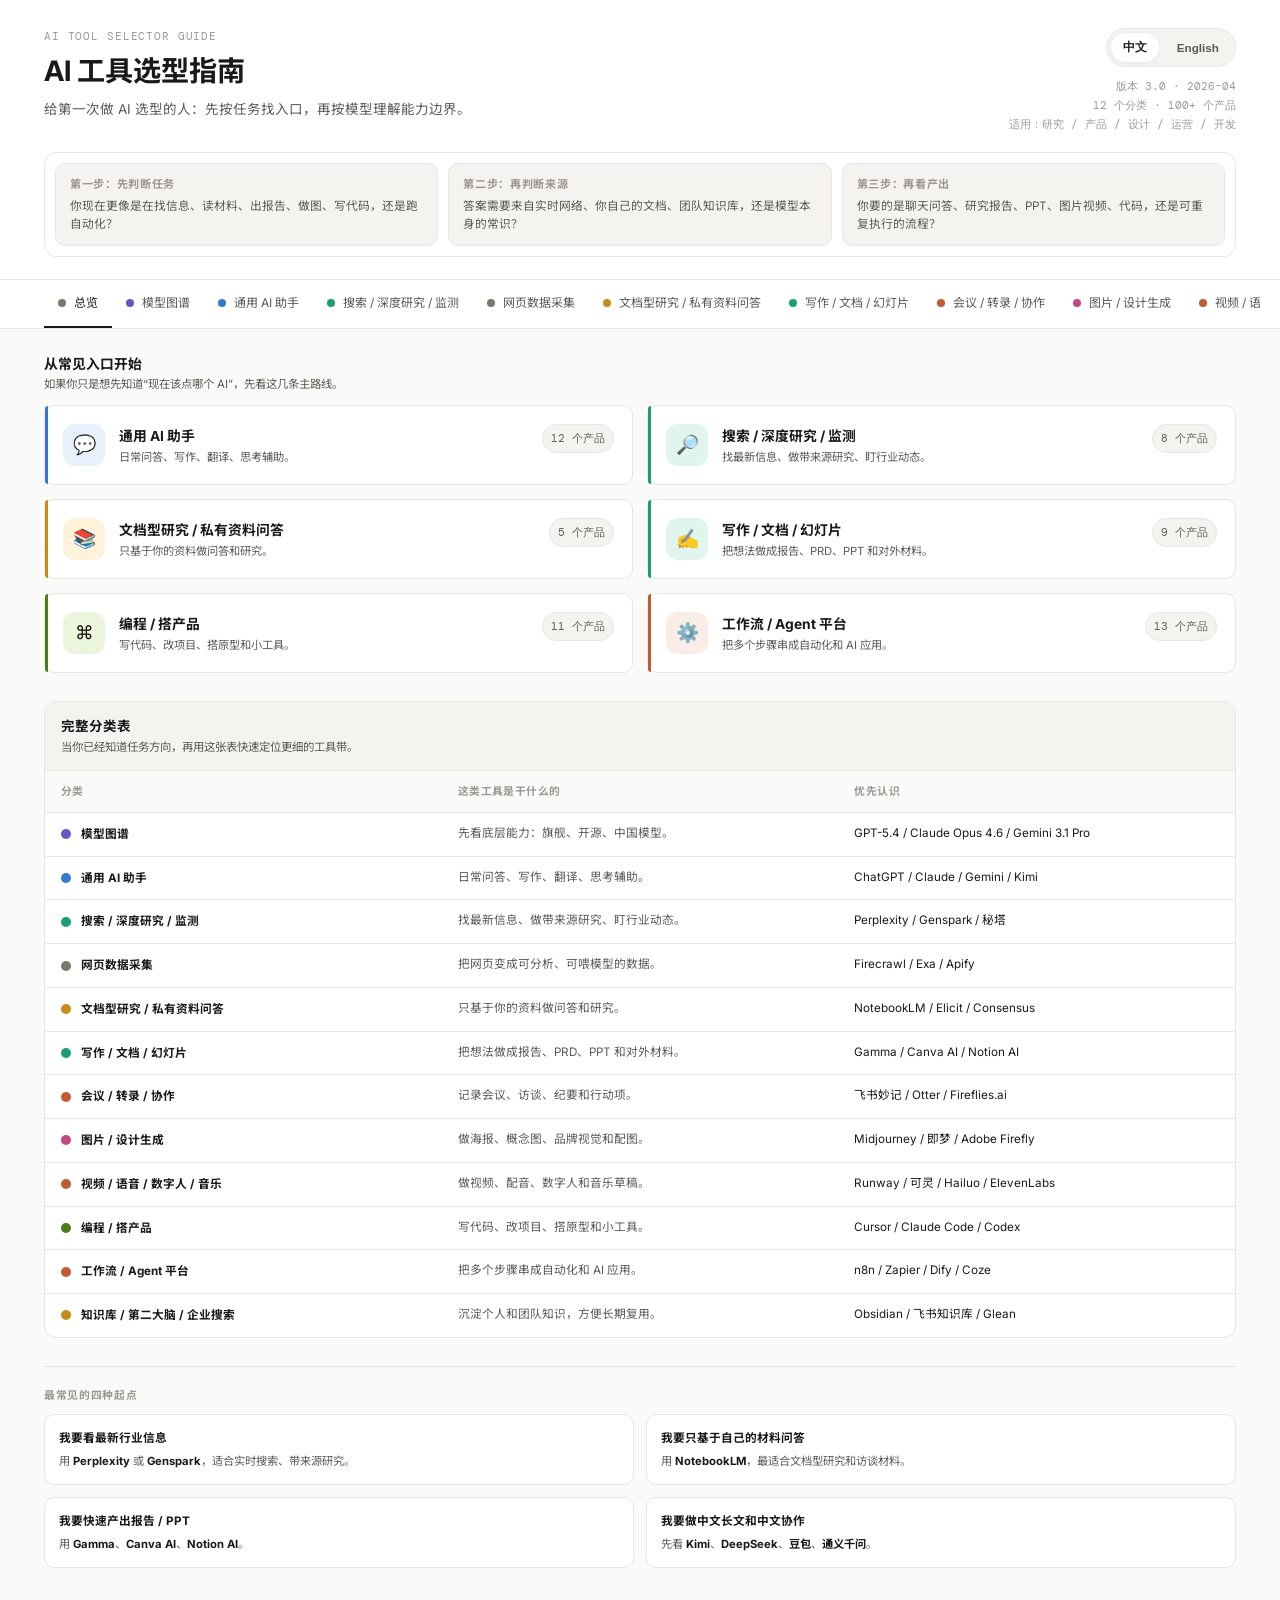
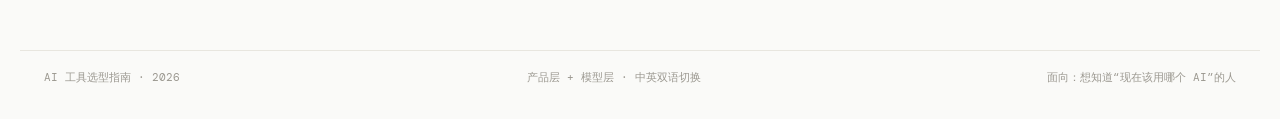
==== index.html @ 74d9eabc "Rename ai_tools_guide.html to index.html" ====
<!DOCTYPE html>
<html lang="zh-CN">
<head>
<meta charset="UTF-8">
<meta name="viewport" content="width=device-width, initial-scale=1.0">
<title>AI 工具选型指南</title>
<style>
  @import url('https://fonts.googleapis.com/css2?family=Noto+Sans+SC:wght@300;400;500;700&family=Inter:wght@400;500;600;700&family=DM+Mono:wght@400;500&display=swap');

  * { box-sizing: border-box; margin: 0; padding: 0; }

  :root {
    --bg: #fafaf8;
    --surface: #ffffff;
    --surface-2: #f4f3ef;
    --border: #e8e6df;
    --border-2: #d5d2c8;
    --text: #1a1917;
    --text-2: #5c5a54;
    --text-3: #9b9890;
    --shadow: 0 10px 28px rgba(26, 25, 23, 0.06);
    --radius: 10px;

    --slate-bg: #f0efe8; --slate-mid: #7a786e; --slate-text: #3c3b36;
    --blue-bg: #e8f1fb; --blue-mid: #3578d4; --blue-text: #0d3d7a;
    --teal-bg: #e0f5ee; --teal-mid: #1a9e75; --teal-text: #085041;
    --purple-bg: #eeedfe; --purple-mid: #6259c4; --purple-text: #3a2e8e;
    --amber-bg: #fef3da; --amber-mid: #c98a18; --amber-text: #6b4408;
    --coral-bg: #faede8; --coral-mid: #c45a35; --coral-text: #7a2e14;
    --pink-bg: #fceaf2; --pink-mid: #c24880; --pink-text: #7a1f4a;
    --green-bg: #ebf5dc; --green-mid: #4b7e18; --green-text: #274409;
  }

  html { font-size: 15px; scroll-behavior: smooth; }
  body {
    background: var(--bg);
    color: var(--text);
    font-family: 'Inter', 'Noto Sans SC', 'PingFang SC', 'Microsoft YaHei', sans-serif;
    line-height: 1.6;
  }

  .page {
    max-width: 1240px;
    margin: 0 auto;
    padding: 0 24px 48px;
  }

  .header-wrap {
    background: var(--surface);
    border-bottom: 1px solid var(--border);
    margin-bottom: 0;
  }

  .header {
    max-width: 1240px;
    margin: 0 auto;
    padding: 28px 24px 22px;
  }

  .header-top {
    display: flex;
    align-items: flex-start;
    justify-content: space-between;
    gap: 20px;
    flex-wrap: nowrap;
  }

  .header-main {
    flex: 1 1 auto;
    min-width: 0;
  }

  .eyebrow {
    color: var(--text-3);
    font-size: 0.72rem;
    letter-spacing: 0.08em;
    text-transform: uppercase;
    margin-bottom: 10px;
    font-family: 'DM Mono', monospace;
  }

  h1 {
    font-size: 1.88rem;
    line-height: 1.18;
    margin-bottom: 10px;
    letter-spacing: 0;
  }

  .subtitle {
    color: var(--text-2);
    font-size: 0.9rem;
    max-width: 900px;
    white-space: nowrap;
    overflow: hidden;
    text-overflow: ellipsis;
  }

  .header-meta {
    flex: 0 0 260px;
    min-width: 260px;
    display: flex;
    flex-direction: column;
    align-items: flex-end;
    gap: 10px;
  }

  .meta-block {
    color: var(--text-3);
    font-size: 0.74rem;
    line-height: 1.7;
    text-align: right;
    font-family: 'DM Mono', monospace;
  }

  .lang-switch {
    display: inline-flex;
    gap: 6px;
    padding: 4px;
    border: 1px solid var(--border);
    border-radius: 999px;
    background: var(--surface-2);
  }

  .lang-btn {
    appearance: none;
    border: 0;
    background: transparent;
    color: var(--text-2);
    padding: 7px 12px;
    border-radius: 999px;
    font-size: 0.78rem;
    font-weight: 600;
    cursor: pointer;
  }

  .lang-btn.active {
    background: var(--surface);
    color: var(--text);
    box-shadow: 0 1px 4px rgba(0,0,0,0.06);
  }

  .hero-note {
    margin-top: 18px;
    padding: 10px;
    border: 1px solid var(--border);
    border-radius: 12px;
    background: var(--surface);
    display: grid;
    grid-template-columns: repeat(3, minmax(0, 1fr));
    gap: 10px;
  }

  .hero-note-card {
    padding: 12px 14px;
    border-radius: 10px;
    background: var(--surface-2);
    border: 1px solid var(--border);
  }

  .hero-note-title {
    font-size: 0.74rem;
    color: var(--text-3);
    text-transform: uppercase;
    letter-spacing: 0.06em;
    margin-bottom: 5px;
    font-weight: 700;
  }

  .hero-note p {
    color: var(--text-2);
    font-size: 0.78rem;
    line-height: 1.5;
  }

  .nav-wrap {
    position: sticky;
    top: 0;
    z-index: 50;
    background: rgba(255,255,255,0.92);
    backdrop-filter: blur(10px);
    border-bottom: 1px solid var(--border);
    margin-bottom: 24px;
  }

  .nav {
    max-width: 1240px;
    margin: 0 auto;
    padding: 0 24px;
    display: flex;
    gap: 0;
    overflow-x: auto;
    scrollbar-width: none;
  }

  .nav::-webkit-scrollbar { display: none; }

  .nav-item {
    flex-shrink: 0;
    padding: 13px 14px;
    font-size: 0.8rem;
    color: var(--text-2);
    border-bottom: 2px solid transparent;
    cursor: pointer;
    display: flex;
    align-items: center;
    gap: 8px;
    white-space: nowrap;
  }

  .nav-item.active {
    color: var(--text);
    border-bottom-color: var(--text);
  }

  .nav-dot {
    width: 8px;
    height: 8px;
    border-radius: 50%;
  }

  .overview-grid {
    display: grid;
    grid-template-columns: repeat(2, minmax(0, 1fr));
    gap: 14px;
    margin-bottom: 28px;
  }

  .overview-block {
    margin-bottom: 18px;
  }

  .overview-block-head {
    display: flex;
    align-items: flex-end;
    justify-content: space-between;
    gap: 12px;
    margin-bottom: 12px;
  }

  .overview-block-title {
    font-size: 0.92rem;
    font-weight: 700;
  }

  .overview-block-sub {
    color: var(--text-2);
    font-size: 0.76rem;
  }

  .overview-panel {
    background: var(--surface);
    border: 1px solid var(--border);
    border-radius: 12px;
    margin-bottom: 18px;
    overflow: hidden;
  }

  .overview-panel-head {
    display: flex;
    align-items: center;
    justify-content: space-between;
    gap: 12px;
    padding: 14px 16px;
    background: var(--surface-2);
    border-bottom: 1px solid var(--border);
  }

  .overview-panel-title {
    font-size: 0.9rem;
    font-weight: 700;
  }

  .overview-panel-sub {
    color: var(--text-2);
    font-size: 0.76rem;
  }

  .overview-table {
    width: 100%;
    border-collapse: collapse;
    table-layout: fixed;
  }

  .overview-table th,
  .overview-table td {
    padding: 12px 16px;
    border-bottom: 1px solid var(--border);
    vertical-align: top;
    text-align: left;
  }

  .overview-table tr:last-child td {
    border-bottom: 0;
  }

  .overview-table th {
    color: var(--text-3);
    font-size: 0.72rem;
    font-weight: 700;
    letter-spacing: 0.04em;
    text-transform: uppercase;
    background: rgba(244, 243, 239, 0.45);
  }

  .overview-table td {
    font-size: 0.78rem;
  }

  .overview-row-cat {
    display: flex;
    align-items: center;
    gap: 10px;
    min-width: 0;
  }

  .overview-row-dot {
    width: 10px;
    height: 10px;
    border-radius: 50%;
    flex-shrink: 0;
    background: var(--accent, var(--slate-mid));
  }

  .overview-row-name {
    font-weight: 700;
  }

  .overview-row-desc {
    color: var(--text-2);
    line-height: 1.5;
  }

  .overview-row-picks {
    color: var(--text);
    line-height: 1.5;
  }

  .overview-card {
    position: relative;
    background: var(--surface);
    border: 1px solid var(--border);
    border-radius: var(--radius);
    padding: 18px;
    display: grid;
    grid-template-columns: 42px minmax(0, 1fr) auto;
    align-items: center;
    gap: 14px;
    cursor: pointer;
    transition: transform 0.15s ease, box-shadow 0.15s ease, border-color 0.15s ease;
  }

  .overview-card:hover {
    transform: translateY(-1px);
    box-shadow: var(--shadow);
    border-color: var(--border-2);
  }

  .overview-card::before {
    content: "";
    position: absolute;
    left: 0;
    top: 0;
    bottom: 0;
    width: 3px;
    border-radius: 10px 0 0 10px;
    background: var(--accent, var(--slate-mid));
  }

  .overview-icon {
    width: 42px;
    height: 42px;
    border-radius: 12px;
    background: var(--accent-bg, var(--surface-2));
    display: flex;
    align-items: center;
    justify-content: center;
    font-size: 1.25rem;
    flex-shrink: 0;
  }

  .overview-name {
    font-size: 0.92rem;
    font-weight: 700;
    margin-bottom: 3px;
  }

  .overview-text {
    min-width: 0;
  }

  .overview-sub {
    color: var(--text-2);
    font-size: 0.75rem;
    line-height: 1.4;
    max-width: 40ch;
  }

  .overview-count {
    color: var(--text-2);
    font-size: 0.72rem;
    font-family: 'DM Mono', monospace;
    white-space: nowrap;
    padding: 5px 8px;
    border-radius: 999px;
    background: var(--surface-2);
    border: 1px solid var(--border);
    align-self: flex-start;
  }

  .section {
    display: none;
  }

  .section.active {
    display: block;
  }

  .section-header {
    display: flex;
    align-items: flex-start;
    gap: 14px;
    margin-bottom: 16px;
    padding-bottom: 16px;
    border-bottom: 1px solid var(--border);
  }

  .section-icon {
    width: 46px;
    height: 46px;
    border-radius: 12px;
    background: var(--accent-bg, var(--surface-2));
    display: flex;
    align-items: center;
    justify-content: center;
    font-size: 1.3rem;
    flex-shrink: 0;
  }

  .section-title {
    font-size: 1.22rem;
    font-weight: 700;
    margin-bottom: 3px;
  }

  .section-desc {
    color: var(--text-2);
    font-size: 0.84rem;
  }

  .when-label {
    font-size: 0.72rem;
    font-weight: 700;
    text-transform: uppercase;
    letter-spacing: 0.06em;
    color: var(--text-3);
    margin: 16px 0 10px;
  }

  .when-chips {
    display: flex;
    flex-wrap: wrap;
    gap: 8px;
    margin-bottom: 18px;
  }

  .when-chip {
    border: 1px solid var(--border-2);
    border-radius: 999px;
    padding: 5px 10px;
    font-size: 0.72rem;
    color: var(--text-2);
    background: var(--surface);
  }

  .tool-grid {
    display: grid;
    grid-template-columns: repeat(auto-fill, minmax(285px, 1fr));
    gap: 12px;
  }

  .tool-card {
    position: relative;
    background: var(--surface);
    border: 1px solid var(--border);
    border-radius: var(--radius);
    padding: 16px 16px 14px;
    overflow: hidden;
    transition: border-color 0.15s ease, box-shadow 0.15s ease;
  }

  .tool-card:hover {
    border-color: var(--border-2);
    box-shadow: var(--shadow);
  }

  .tool-card::before {
    content: "";
    position: absolute;
    left: 0;
    top: 0;
    bottom: 0;
    width: 3px;
    background: var(--accent, var(--slate-mid));
  }

  .tool-top {
    display: flex;
    align-items: flex-start;
    justify-content: space-between;
    gap: 10px;
    margin-bottom: 10px;
  }

  .tool-id {
    display: flex;
    gap: 12px;
    align-items: center;
    min-width: 0;
  }

  .tool-logo {
    width: 34px;
    height: 34px;
    border-radius: 10px;
    border: 1px solid var(--border);
    background: var(--surface-2);
    object-fit: cover;
    flex-shrink: 0;
  }

  .tool-name {
    font-size: 0.92rem;
    font-weight: 700;
    line-height: 1.35;
  }

  .tool-badges {
    display: flex;
    gap: 6px;
    flex-wrap: wrap;
    justify-content: flex-end;
  }

  .badge {
    border-radius: 999px;
    padding: 3px 8px;
    font-size: 0.66rem;
    font-weight: 600;
    border: 1px solid transparent;
    white-space: nowrap;
  }

  .badge-top { background: var(--amber-bg); color: var(--amber-text); border-color: #eec97a; }
  .badge-cn { background: var(--blue-bg); color: var(--blue-text); border-color: #7aaeee; }
  .badge-open { background: var(--teal-bg); color: var(--teal-text); border-color: #7ed2bb; }
  .badge-enterprise { background: var(--purple-bg); color: var(--purple-text); border-color: #aaa4ec; }
  .badge-new { background: var(--coral-bg); color: var(--coral-text); border-color: #eaa48a; }
  .badge-local { background: var(--slate-bg); color: var(--slate-text); border-color: #b8b5aa; }

  .tool-desc {
    font-size: 0.79rem;
    color: var(--text-2);
    line-height: 1.58;
    margin-bottom: 12px;
  }

  .tool-detail {
    border-top: 1px solid var(--border);
    padding-top: 12px;
    display: grid;
    gap: 7px;
  }

  .detail-row {
    display: grid;
    grid-template-columns: 46px 1fr;
    gap: 8px;
    font-size: 0.75rem;
    line-height: 1.5;
  }

  .detail-label {
    color: var(--text-3);
    font-weight: 700;
  }

  .detail-val {
    color: var(--text-2);
  }

  .decision-section {
    margin-top: 28px;
    padding-top: 20px;
    border-top: 1px solid var(--border);
  }

  .decision-title {
    font-size: 0.72rem;
    font-weight: 700;
    text-transform: uppercase;
    letter-spacing: 0.06em;
    color: var(--text-3);
    margin-bottom: 10px;
  }

  .decision-grid {
    display: grid;
    grid-template-columns: repeat(2, minmax(0, 1fr));
    gap: 12px;
  }

  .decision-card {
    background: var(--surface);
    border: 1px solid var(--border);
    border-radius: 10px;
    padding: 14px;
  }

  .decision-q {
    font-size: 0.78rem;
    font-weight: 700;
    margin-bottom: 5px;
  }

  .decision-a {
    color: var(--text-2);
    font-size: 0.75rem;
    line-height: 1.55;
  }

  .decision-a strong {
    color: var(--text);
  }

  .footer {
    max-width: 1240px;
    margin: 34px auto 0;
    padding: 18px 24px 32px;
    border-top: 1px solid var(--border);
    color: var(--text-3);
    font-size: 0.72rem;
    display: flex;
    justify-content: space-between;
    gap: 12px;
    flex-wrap: wrap;
    font-family: 'DM Mono', monospace;
  }

  @media (max-width: 900px) {
    .header-top {
      flex-wrap: wrap;
    }

    .header-meta {
      flex: 1 1 100%;
      min-width: 0;
      align-items: flex-start;
    }

    .hero-note {
      grid-template-columns: 1fr;
    }

    .overview-grid {
      grid-template-columns: repeat(2, minmax(0, 1fr));
    }

    .decision-grid {
      grid-template-columns: 1fr;
    }
  }

  @media (max-width: 700px) {
    .page, .header, .nav {
      padding-left: 16px;
      padding-right: 16px;
    }

    .header-top {
      flex-direction: column;
      align-items: flex-start;
    }

    .header-meta {
      flex: 1 1 auto;
      min-width: 0;
      align-items: flex-start;
    }

    .subtitle {
      white-space: normal;
      overflow: visible;
      text-overflow: clip;
    }

    .overview-grid {
      grid-template-columns: 1fr;
    }

    .overview-table,
    .overview-table thead,
    .overview-table tbody,
    .overview-table tr,
    .overview-table th,
    .overview-table td {
      display: block;
      width: 100%;
    }

    .overview-table thead {
      display: none;
    }

    .overview-table td {
      padding-top: 8px;
      padding-bottom: 8px;
      border-bottom: 0;
    }

    .overview-table tr {
      padding: 12px 0;
      border-bottom: 1px solid var(--border);
    }

    .tool-grid {
      grid-template-columns: 1fr;
    }
  }

  @media print {
    .nav-wrap { position: static; backdrop-filter: none; }
    .section { display: block !important; page-break-inside: avoid; }
    .section + .section { page-break-before: always; }
  }
</style>
</head>
<body>
  <div class="header-wrap">
    <div class="header">
      <div class="header-top">
        <div class="header-main">
          <div class="eyebrow" id="eyebrow">AI Tool Selector Guide</div>
          <h1 id="page-title"></h1>
          <p class="subtitle" id="page-subtitle"></p>
        </div>
        <div class="header-meta">
          <div class="lang-switch" aria-label="Language switch">
            <button class="lang-btn active" data-lang="zh">中文</button>
            <button class="lang-btn" data-lang="en">English</button>
          </div>
          <div class="meta-block" id="meta-block"></div>
        </div>
      </div>
      <div class="hero-note">
        <div class="hero-note-card">
          <div class="hero-note-title" id="hero-note-title-1"></div>
          <p id="hero-note-body-1"></p>
        </div>
        <div class="hero-note-card">
          <div class="hero-note-title" id="hero-note-title-2"></div>
          <p id="hero-note-body-2"></p>
        </div>
        <div class="hero-note-card">
          <div class="hero-note-title" id="hero-note-title-3"></div>
          <p id="hero-note-body-3"></p>
        </div>
      </div>
    </div>
  </div>

  <div class="nav-wrap">
    <div class="nav" id="nav"></div>
  </div>

  <div class="page">
    <div id="tab-overview" class="section active">
      <div class="overview-block">
        <div class="overview-block-head">
          <div>
            <div class="overview-block-title" id="featured-block-title"></div>
            <div class="overview-block-sub" id="featured-block-sub"></div>
          </div>
        </div>
        <div class="overview-grid" id="overview-grid"></div>
      </div>
      <div class="overview-panel">
        <div class="overview-panel-head">
          <div>
            <div class="overview-panel-title" id="overview-panel-title"></div>
            <div class="overview-panel-sub" id="overview-panel-sub"></div>
          </div>
        </div>
        <table class="overview-table">
          <thead>
            <tr>
              <th id="overview-head-1"></th>
              <th id="overview-head-2"></th>
              <th id="overview-head-3"></th>
            </tr>
          </thead>
          <tbody id="overview-table-body"></tbody>
        </table>
      </div>
      <div class="decision-section">
        <div class="decision-title" id="quick-title"></div>
        <div class="decision-grid" id="quick-grid"></div>
      </div>
    </div>
    <div id="sections-root"></div>
  </div>

  <div class="footer">
    <span id="footer-left"></span>
    <span id="footer-mid"></span>
    <span id="footer-right"></span>
  </div>

<script>
const uiText = {
  zh: {
    title: 'AI 工具选型指南',
    subtitle: '给第一次做 AI 选型的人：先按任务找入口，再按模型理解能力边界。',
    meta: '版本 3.0 · 2026-04\\n12 个分类 · 100+ 个产品\\n适用：研究 / 产品 / 设计 / 运营 / 开发',
    hero1Title: '第一步：先判断任务',
    hero1Body: '你现在更像是在找信息、读材料、出报告、做图、写代码，还是跑自动化？',
    hero2Title: '第二步：再判断来源',
    hero2Body: '答案需要来自实时网络、你自己的文档、团队知识库，还是模型本身的常识？',
    hero3Title: '第三步：再看产出',
    hero3Body: '你要的是聊天问答、研究报告、PPT、图片视频、代码，还是可重复执行的流程？',
    featuredBlockTitle: '从常见入口开始',
    featuredBlockSub: '如果你只是想先知道“现在该点哪个 AI”，先看这几条主路线。',
    overviewPanelTitle: '完整分类表',
    overviewPanelSub: '当你已经知道任务方向，再用这张表快速定位更细的工具带。',
    overviewHead1: '分类',
    overviewHead2: '这类工具是干什么的',
    overviewHead3: '优先认识',
    quickTitle: '最常见的四种起点',
    quick: [
      ['我要看最新行业信息', '用 <strong>Perplexity</strong> 或 <strong>Genspark</strong>，适合实时搜索、带来源研究。'],
      ['我要只基于自己的材料问答', '用 <strong>NotebookLM</strong>，最适合文档型研究和访谈材料。'],
      ['我要快速产出报告 / PPT', '用 <strong>Gamma</strong>、<strong>Canva AI</strong>、<strong>Notion AI</strong>。'],
      ['我要做中文长文和中文协作', '先看 <strong>Kimi</strong>、<strong>DeepSeek</strong>、<strong>豆包</strong>、<strong>通义千问</strong>。']
    ],
    overviewSection: '总览',
    toolCount: '个产品',
    whenLabel: '适用场景',
    decisionTitle: '如何选',
    detailFit: '适合',
    detailWhy: '看点',
    footerLeft: 'AI 工具选型指南 · 2026',
    footerMid: '产品层 + 模型层 · 中英双语切换',
    footerRight: '面向：想知道“现在该用哪个 AI”的人'
  },
  en: {
    title: 'AI Tool Selector Guide',
    subtitle: 'For first-time AI selection: start with the job, then compare model capability layers.',
    meta: 'Version 3.0 · 2026-04\\n12 categories · 100+ products\\nFor research / product / design / ops / engineering',
    hero1Title: 'Step 1: Pick the job',
    hero1Body: 'Are you searching the web, reading source material, making a deck, generating visuals, coding, or automating work?',
    hero2Title: 'Step 2: Pick the source',
    hero2Body: 'Should the answer come from the live web, your own files, a team knowledge base, or the model’s built-in knowledge?',
    hero3Title: 'Step 3: Pick the output',
    hero3Body: 'Do you need a chat answer, a report, slides, images, code, or a repeatable workflow?',
    featuredBlockTitle: 'Start with common routes',
    featuredBlockSub: 'If you just want to know which AI to try first, begin with these main lanes.',
    overviewPanelTitle: 'Full Taxonomy',
    overviewPanelSub: 'Once you know the task direction, use this table to zoom into the right tool lane.',
    overviewHead1: 'Category',
    overviewHead2: 'What It Covers',
    overviewHead3: 'Start With',
    quickTitle: 'Four common starting points',
    quick: [
      ['I need live web research', 'Use <strong>Perplexity</strong> or <strong>Genspark</strong> for up-to-date search with sources.'],
      ['I need answers only from my own files', 'Use <strong>NotebookLM</strong> for document-grounded research and interview materials.'],
      ['I need a report or deck fast', 'Use <strong>Gamma</strong>, <strong>Canva AI</strong>, or <strong>Notion AI</strong>.'],
      ['I need strong Chinese-language support', 'Start with <strong>Kimi</strong>, <strong>DeepSeek</strong>, <strong>Doubao</strong>, and <strong>Qwen</strong>.']
    ],
    overviewSection: 'Overview',
    toolCount: 'products',
    whenLabel: 'Use Cases',
    decisionTitle: 'How To Choose',
    detailFit: 'Best For',
    detailWhy: 'Why',
    footerLeft: 'AI Tool Selector Guide · 2026',
    footerMid: 'Product layer + model layer · Bilingual toggle',
    footerRight: 'For anyone asking: “which AI should I use now?”'
  }
};

const categories = [
  {
    id: 'models',
    icon: '🧠',
    accent: 'var(--purple-mid)',
    accentBg: 'var(--purple-bg)',
    title: { zh: '模型图谱', en: 'Model Taxonomy' },
    desc: {
      zh: '先理解底层能力层：旗舰多模态、快模型、开源模型，以及中国主流模型家族。',
      en: 'Understand the model layer first: flagship multimodal, fast workhorse, open models, and major Chinese model families.'
    },
    chips: {
      zh: ['旗舰多模态', '开源模型', '中国模型', '推理与成本平衡'],
      en: ['Flagship multimodal', 'Open models', 'Chinese model families', 'Reasoning vs. speed']
    },
    decisions: {
      zh: [
        ['要最强综合能力', '看 <strong>GPT-5.4</strong>、<strong>Claude Opus 4.6</strong>、<strong>Gemini 3.1 Pro</strong>。'],
        ['要日常主力和更快响应', '看 <strong>Claude Sonnet 4.6</strong>、<strong>Gemini 3 Flash</strong>、<strong>Gemini 3.1 Flash-Lite</strong>。'],
        ['要开放生态或本地部署', '看 <strong>Gemma 4</strong>、<strong>Llama 4</strong>、<strong>Qwen</strong>、<strong>DeepSeek</strong>。'],
        ['要中国语境和本土生态', '看 <strong>豆包 Seed</strong>、<strong>MiniMax</strong>、<strong>混元</strong>、<strong>文心</strong>、<strong>GLM</strong>。']
      ],
      en: [
        ['Need the highest-end frontier stack', 'Look at <strong>GPT-5.4</strong>, <strong>Claude Opus 4.6</strong>, and <strong>Gemini 3.1 Pro</strong>.'],
        ['Need fast daily production models', 'Look at <strong>Claude Sonnet 4.6</strong>, <strong>Gemini 3 Flash</strong>, and <strong>Gemini 3.1 Flash-Lite</strong>.'],
        ['Need open ecosystems or local deployment', 'Look at <strong>Gemma 4</strong>, <strong>Llama 4</strong>, <strong>Qwen</strong>, and <strong>DeepSeek</strong>.'],
        ['Need Chinese-first model ecosystems', 'Look at <strong>Doubao Seed</strong>, <strong>MiniMax</strong>, <strong>Hunyuan</strong>, <strong>ERNIE</strong>, and <strong>GLM</strong>.']
      ]
    },
    tools: [
      {
        name: '旗舰多模态',
        logo: 'https://www.google.com/s2/favicons?domain=openai.com&sz=64',
        badges: ['top'],
        desc: {
          zh: '适合做高难度推理、跨模态分析、复杂编程和高价值任务，是 2026 年主流闭源能力天花板。',
          en: 'Best for frontier reasoning, multimodal analysis, complex coding, and high-value tasks across major proprietary stacks.'
        },
        fit: {
          zh: '企业主力模型、复杂研究、Agent 与编程',
          en: 'Enterprise default models, deep research, agents, and coding'
        },
        why: {
          zh: 'GPT-5.4 · Claude Opus 4.6 · Gemini 3.1 Pro',
          en: 'GPT-5.4 · Claude Opus 4.6 · Gemini 3.1 Pro'
        }
      },
      {
        name: '快模型 / 主力模型',
        logo: 'https://www.google.com/s2/favicons?domain=anthropic.com&sz=64',
        badges: [],
        desc: {
          zh: '更适合团队日常大规模使用：速度、成本、质量更平衡，通常是写作、分析和协作的常用默认档。',
          en: 'The daily workhorse tier: a better balance of speed, cost, and quality for writing, analysis, and large-scale use.'
        },
        fit: {
          zh: '日常写作、分析、协作、批量任务',
          en: 'Daily writing, analysis, collaboration, and batch workflows'
        },
        why: {
          zh: 'Claude Sonnet 4.6 · Gemini 3 Flash · Gemini 3.1 Flash-Lite',
          en: 'Claude Sonnet 4.6 · Gemini 3 Flash · Gemini 3.1 Flash-Lite'
        }
      },
      {
        name: '全球开源模型',
        logo: 'https://www.google.com/s2/favicons?domain=ai.google.dev&sz=64',
        badges: ['open'],
        desc: {
          zh: '适合自建、微调、本地部署和开发者生态，强调开放权重与可控性。',
          en: 'Best for self-hosting, fine-tuning, local deployment, and developer ecosystems built around open weights.'
        },
        fit: {
          zh: '自定义应用、本地推理、开发者平台',
          en: 'Custom apps, local inference, and developer platforms'
        },
        why: {
          zh: 'Gemma 4（Google）· Llama 4（Meta）',
          en: 'Gemma 4 (Google) · Llama 4 (Meta)'
        }
      },
      {
        name: '中国闭源主力模型',
        logo: 'https://www.google.com/s2/favicons?domain=minimax.io&sz=64',
        badges: ['cn'],
        desc: {
          zh: '适合中文语境、国内产品生态、商业落地和多模态场景，是中国大厂与独角兽的核心能力层。',
          en: 'Designed for Chinese-language use, local ecosystems, enterprise rollout, and multimodal product stacks.'
        },
        fit: {
          zh: '国内办公生态、中文助手、企业应用',
          en: 'Chinese enterprise stacks, assistants, and local products'
        },
        why: {
          zh: 'Doubao Seed · MiniMax M2.7 · 腾讯混元 HY 2.0 Think · ERNIE 4.5',
          en: 'Doubao Seed · MiniMax M2.7 · Tencent Hunyuan HY 2.0 Think · ERNIE 4.5'
        }
      },
      {
        name: '中国开发者偏爱模型',
        logo: 'https://www.google.com/s2/favicons?domain=qwenlm.ai&sz=64',
        badges: ['cn', 'open'],
        desc: {
          zh: '这些模型在中国开发者圈和开源生态里非常活跃，适合编程、推理和自建工作流。',
          en: 'These are the major Chinese developer-favorite models for coding, reasoning, and self-built workflows.'
        },
        fit: {
          zh: '开发者、自建平台、开源推理、工程集成',
          en: 'Developers, self-hosted stacks, open inference, engineering integration'
        },
        why: {
          zh: 'Qwen 3.x · GLM-4.5 · DeepSeek-V3.1 · DeepSeek-R1',
          en: 'Qwen 3.x · GLM-4.5 · DeepSeek-V3.1 · DeepSeek-R1'
        }
      }
    ]
  },
  {
    id: 'assistants',
    icon: '💬',
    accent: 'var(--blue-mid)',
    accentBg: 'var(--blue-bg)',
    title: { zh: '通用 AI 助手', en: 'Everyday AI Assistants' },
    desc: {
      zh: '日常问答、写作、翻译、头脑风暴、信息解释，适合大多数人每天打开就用。',
      en: 'Daily Q&A, writing, translation, brainstorming, and general-purpose help for most users.'
    },
    chips: {
      zh: ['日常问答', '写作润色', '翻译', '框架搭建', '中文主流工具'],
      en: ['Everyday Q&A', 'Writing', 'Translation', 'Framework thinking', 'Mainstream Chinese tools']
    },
    decisions: {
      zh: [
        ['想要最通用、生态最全', '选 <strong>ChatGPT</strong>。'],
        ['想要文字质感和推理感更强', '选 <strong>Claude</strong>。'],
        ['想吃 Google 生态和多模态', '选 <strong>Gemini</strong>。'],
        ['想要中文性价比与长文处理', '选 <strong>Kimi</strong> 或 <strong>DeepSeek</strong>。']
      ],
      en: [
        ['Want the broadest general-purpose tool', 'Pick <strong>ChatGPT</strong>.'],
        ['Want stronger writing texture and reasoning feel', 'Pick <strong>Claude</strong>.'],
        ['Want Google ecosystem and multimodality', 'Pick <strong>Gemini</strong>.'],
        ['Want strong Chinese value and long-context use', 'Pick <strong>Kimi</strong> or <strong>DeepSeek</strong>.']
      ]
    },
    tools: [
      { name: 'ChatGPT', domain: 'chatgpt.com', badges: ['top'], desc: { zh: '通用能力最均衡的入口，适合写作、分析、学习、研究和轻度创作。', en: 'The broadest general-purpose entry point for writing, analysis, learning, research, and light creation.' }, fit: { zh: '大多数人的默认主力 AI', en: 'The default AI for most people' }, why: { zh: '生态完整，产品能力广，适合长期主用', en: 'Broad capabilities, mature product surface, good long-term default' } },
      { name: 'Claude', domain: 'claude.ai', badges: ['top'], desc: { zh: '长文理解和写作质感很强，常被用于归纳、分析、报告和精修文稿。', en: 'Known for strong long-form reasoning and polished writing, often used for synthesis and reporting.' }, fit: { zh: '高质量写作、分析、结构化表达', en: 'High-quality writing, analysis, and structured expression' }, why: { zh: '文字输出稳定，适合深度内容工作', en: 'Reliable writing quality for deep content work' } },
      { name: 'Gemini', domain: 'gemini.google.com', badges: [], desc: { zh: 'Google 体系的通用 AI 助手，适合多模态输入和一次性喂入大量材料。', en: 'Google’s general assistant, strong for multimodal inputs and handling large context windows.' }, fit: { zh: '大材料处理、Google 生态用户', en: 'Large-context work and Google ecosystem users' }, why: { zh: '大上下文、多模态、文档结合强', en: 'Large context, multimodality, strong doc handling' } },
      { name: 'DeepSeek', domain: 'deepseek.com', badges: ['cn'], desc: { zh: '中文表现强、性价比高，很多人拿它做中文分析、代码和长文问答。', en: 'High-value Chinese-first assistant used heavily for analysis, coding, and long-form Q&A.' }, fit: { zh: '中文推理、开发者、预算敏感用户', en: 'Chinese reasoning, developers, and cost-sensitive users' }, why: { zh: '中文好用，模型口碑强，开发者友好', en: 'Strong Chinese performance and strong developer reputation' } },
      { name: 'Kimi', domain: 'kimi.com', badges: ['cn'], desc: { zh: '很适合中文长文档阅读和快速总结，在产品、研究、运营场景里很常见。', en: 'Popular for Chinese long-document reading and quick synthesis in product and research workflows.' }, fit: { zh: '中文材料整理、竞品研究、长报告', en: 'Chinese materials, competitive research, long reports' }, why: { zh: '长文本体验好，上手快', en: 'Strong long-context experience and easy onboarding' } },
      { name: '豆包', domain: 'doubao.com', badges: ['cn'], desc: { zh: '字节系主流 AI 助手，和飞书、内容、搜索、多模态场景有较强联动。', en: 'ByteDance’s mainstream assistant with strong connections to content, search, and productivity workflows.' }, fit: { zh: '国内用户、字节生态、日常助手', en: 'Chinese users, ByteDance ecosystem, daily assistance' }, why: { zh: '产品覆盖广，国内使用门槛低', en: 'Broad consumer reach and easy access in China' } },
      { name: '通义千问', domain: 'tongyi.aliyun.com', badges: ['cn'], desc: { zh: '阿里系主力 AI 助手，兼顾通用问答、企业应用和开发者生态。', en: 'Alibaba’s mainstream assistant spanning consumer use, enterprise workflows, and developer adoption.' }, fit: { zh: '阿里云用户、中文办公、开发者', en: 'Alibaba Cloud users, Chinese office workflows, developers' }, why: { zh: 'Qwen 模型家族带动产品与开发两端', en: 'Strong bridge between product use and the Qwen model ecosystem' } },
      { name: '腾讯元宝', domain: 'yuanbao.tencent.com', badges: ['cn'], desc: { zh: '腾讯系 AI 助手，适合国内办公和内容协作场景。', en: 'Tencent’s assistant for Chinese productivity and collaboration use cases.' }, fit: { zh: '腾讯生态、协作办公、轻内容', en: 'Tencent ecosystem, collaboration, and light content work' }, why: { zh: '混元能力叠加腾讯入口', en: 'Backed by Hunyuan and Tencent distribution' } },
      { name: '智谱清言', domain: 'zhipuai.cn', badges: ['cn'], desc: { zh: '智谱面向大众的 AI 助手入口，适合中文问答、学习、办公和企业试用。', en: 'Zhipu’s consumer-facing assistant, useful for Chinese Q&A, office work, learning, and enterprise trials.' }, fit: { zh: '中文通用使用、企业了解 GLM 生态', en: 'General Chinese use and teams exploring the GLM ecosystem' }, why: { zh: '连接 GLM 模型能力与产品层', en: 'Connects the GLM model family to a usable product layer' } },
      { name: '文心一言', domain: 'yiyan.baidu.com', badges: ['cn'], desc: { zh: '百度系通用 AI 助手，适合国内搜索、办公和企业生态。', en: 'Baidu’s mainstream assistant for search, office scenarios, and enterprise use in China.' }, fit: { zh: '百度生态、企业试用、中文办公', en: 'Baidu ecosystem, enterprise trial use, and Chinese office workflows' }, why: { zh: '文心模型与百度入口一体化', en: 'Integrated with Baidu’s ERNIE model and distribution channels' } },
      { name: 'Microsoft Copilot', domain: 'copilot.microsoft.com', badges: ['enterprise'], desc: { zh: '微软面向个人与办公用户的通用 AI 入口，适合 Word、Excel、邮件和会议场景。', en: 'Microsoft’s general AI layer for personal and office productivity across docs, email, and meetings.' }, fit: { zh: '微软生态用户、Office 办公', en: 'Microsoft ecosystem users and Office productivity' }, why: { zh: '与 Microsoft 365 集成自然', en: 'Natural fit inside the Microsoft 365 stack' } },
      { name: 'Grok', domain: 'grok.com', badges: ['new'], desc: { zh: '偏实时、偏互联网语境的通用助手，适合快速了解舆论和热点。', en: 'A real-time, internet-native assistant often used for commentary, trend watching, and quick takes.' }, fit: { zh: '热点讨论、实时舆情、轻研究', en: 'Trend monitoring, real-time chatter, and lightweight research' }, why: { zh: '风格鲜明，适合快节奏信息环境', en: 'Distinct style for fast-moving information environments' } }
    ]
  },
  {
    id: 'search',
    icon: '🔎',
    accent: 'var(--teal-mid)',
    accentBg: 'var(--teal-bg)',
    title: { zh: '搜索 / 深度研究 / 监测', en: 'Search / Deep Research / Monitoring' },
    desc: {
      zh: '适合查找最新信息、做带引用研究、监测行业变化与竞品动态。',
      en: 'Use these for live information discovery, cited research, and market or brand monitoring.'
    },
    chips: {
      zh: ['实时联网', '带来源', '行业追踪', '竞品监测'],
      en: ['Live web', 'Citations', 'Industry tracking', 'Competitor monitoring']
    },
    decisions: {
      zh: [
        ['想最快拿到带来源回答', '用 <strong>Perplexity</strong>。'],
        ['想做更完整的研究包', '用 <strong>Genspark</strong>。'],
        ['想持续盯新闻和竞品', '用 <strong>Google Alerts</strong>、<strong>Brandwatch</strong>、<strong>清博</strong>。'],
        ['想走中文搜索入口', '用 <strong>秘塔 AI 搜索</strong>。']
      ],
      en: [
        ['Need a fast answer with sources', 'Use <strong>Perplexity</strong>.'],
        ['Need a fuller research packet', 'Use <strong>Genspark</strong>.'],
        ['Need ongoing monitoring', 'Use <strong>Google Alerts</strong>, <strong>Brandwatch</strong>, or <strong>Qingbo</strong>.'],
        ['Need a Chinese-first research search tool', 'Use <strong>Metaso</strong>.']
      ]
    },
    tools: [
      { name: 'Perplexity', domain: 'perplexity.ai', badges: ['top'], desc: { zh: 'AI 搜索的代表产品，擅长带来源引用的实时问答与快速 research。', en: 'A leading AI search product for cited, up-to-date answers and fast research workflows.' }, fit: { zh: '行业研究、竞品扫描、实时问题', en: 'Industry research, competitor scans, and live questions' }, why: { zh: '搜索快、引用清晰、适合判断“外面发生了什么”', en: 'Fast search with clear citations and strong current-awareness' } },
      { name: 'Genspark', domain: 'genspark.ai', badges: ['new'], desc: { zh: '更偏 agent 化研究，适合把主题自动整理成更完整的研究页面或汇总包。', en: 'A more agentic research product that organizes topics into fuller research pages and structured summaries.' }, fit: { zh: '研究包、专题梳理、资料聚合', en: 'Research packets, topic synthesis, and information aggregation' }, why: { zh: '适合从问题走向成品', en: 'Good when you want research to become a deliverable' } },
      { name: '秘塔 AI 搜索', domain: 'metaso.cn', badges: ['cn'], desc: { zh: '中文语境下很实用的 AI 搜索产品，适合搜中文资料与国内资讯。', en: 'A practical Chinese-first AI search tool for local-language web sources and domestic information.' }, fit: { zh: '中文搜索、国内研究、新闻梳理', en: 'Chinese search, local research, and news synthesis' }, why: { zh: '中文体验友好，国内资料可达性好', en: 'Better reach into Chinese-language sources' } },
      { name: 'Google Alerts', domain: 'google.com', badges: [], desc: { zh: '免费、轻量的关键词订阅工具，适合盯品牌、竞品和行业词。', en: 'A free lightweight alerting tool for tracking brands, competitors, and topic keywords.' }, fit: { zh: '低成本监测、关键词提醒', en: 'Low-cost monitoring and keyword alerts' }, why: { zh: '简单稳定，适合先搭基础监控', en: 'Simple and reliable for baseline monitoring' } },
      { name: 'Brandwatch', domain: 'brandwatch.com', badges: ['enterprise'], desc: { zh: '企业级社媒与品牌舆情平台，适合国际市场监测、情绪分析和品牌追踪。', en: 'An enterprise social listening platform for market monitoring, sentiment analysis, and brand tracking.' }, fit: { zh: '品牌团队、国际市场、社媒洞察', en: 'Brand teams, global markets, and social insights' }, why: { zh: '数据维度丰富，适合专业舆情工作', en: 'Rich social datasets for professional listening work' } },
      { name: 'Meltwater', domain: 'meltwater.com', badges: ['enterprise'], desc: { zh: '偏媒体监测和品牌 intelligence，适合 PR、传播和舆论追踪。', en: 'Focused on media intelligence and brand monitoring for PR, communications, and narrative tracking.' }, fit: { zh: '公关、传播、媒体舆情', en: 'PR, communications, and media monitoring' }, why: { zh: '适合品牌与传播团队', en: 'Strong fit for communications teams' } },
      { name: 'Talkwalker', domain: 'talkwalker.com', badges: ['enterprise'], desc: { zh: '国际常见的社媒分析与品牌监测产品，适合持续观察口碑和声量。', en: 'A well-known global social analytics tool for tracking reputation, mentions, and conversation volume.' }, fit: { zh: '全球品牌监测、社媒分析', en: 'Global brand monitoring and social analysis' }, why: { zh: '在品牌监测领域成熟稳定', en: 'Mature and well-established in brand monitoring' } },
      { name: '清博', domain: 'gsdata.cn', badges: ['cn'], desc: { zh: '国内常用的新媒体和舆情监测平台，适合微信、微博等中文生态追踪。', en: 'A common Chinese media-monitoring platform for WeChat, Weibo, and other domestic channels.' }, fit: { zh: '中文舆情、新媒体、品牌监测', en: 'Chinese public opinion, new media, and brand monitoring' }, why: { zh: '更贴近国内平台和语境', en: 'Closer to Chinese channels and local contexts' } }
    ]
  },
  {
    id: 'scraping',
    icon: '🕸️',
    accent: 'var(--slate-mid)',
    accentBg: 'var(--slate-bg)',
    title: { zh: '网页数据采集', en: 'Web Data Collection / AI Scraping' },
    desc: {
      zh: '把网站内容转成结构化数据、Markdown 或 API 结果，用于后续分析、知识库和 Agent。',
      en: 'Convert websites into structured data, markdown, or API-ready inputs for analysis, RAG, and agents.'
    },
    chips: {
      zh: ['网页转 Markdown', '结构化抓取', 'Agent 数据源', '开发者工具'],
      en: ['Web to markdown', 'Structured extraction', 'Agent data sources', 'Developer tools']
    },
    decisions: {
      zh: [
        ['想快速把网页喂给 LLM', '用 <strong>Firecrawl</strong>。'],
        ['想按语义批量搜网页', '用 <strong>Exa</strong>。'],
        ['想要成熟抓取基础设施', '用 <strong>Apify</strong> 或 <strong>Bright Data</strong>。'],
        ['想给 Agent 增加搜索能力', '用 <strong>Tavily</strong>。']
      ],
      en: [
        ['Need LLM-ready website content fast', 'Use <strong>Firecrawl</strong>.'],
        ['Need semantic web search at scale', 'Use <strong>Exa</strong>.'],
        ['Need mature scraping infrastructure', 'Use <strong>Apify</strong> or <strong>Bright Data</strong>.'],
        ['Need search APIs for agents', 'Use <strong>Tavily</strong>.']
      ]
    },
    tools: [
      { name: 'Firecrawl', domain: 'firecrawl.dev', badges: ['top'], desc: { zh: '把网页抓成 Markdown 或结构化内容，是“把网站变成 LLM 能读的资料”的代表工具。', en: 'A leading tool for turning websites into markdown and structured data that LLMs can actually use.' }, fit: { zh: '知识库、RAG、网页分析、自动化', en: 'Knowledge bases, RAG, web analysis, and automation' }, why: { zh: '对 AI 工作流友好，输入干净', en: 'Very AI-workflow-friendly with clean outputs' } },
      { name: 'Exa', domain: 'exa.ai', badges: ['top', 'open'], desc: { zh: '偏语义搜索 API，适合围绕话题找高相关网页、做资料池和研究 pipeline。', en: 'A semantic search API used to discover highly relevant web pages for research pipelines and topic-based retrieval.' }, fit: { zh: '开发者、研究 API、批量网页探索', en: 'Developers, research APIs, and large-scale web exploration' }, why: { zh: '比传统关键词搜索更偏语义', en: 'More semantic than keyword-only search' } },
      { name: 'Apify', domain: 'apify.com', badges: [], desc: { zh: '成熟的网页抓取与自动化平台，适合需要大量采集网页、社媒和电商数据的团队。', en: 'A mature scraping and automation platform for teams collecting website, social, and commerce data at scale.' }, fit: { zh: '大规模采集、爬虫团队、数据运营', en: 'Large-scale extraction, scraping teams, and data operations' }, why: { zh: '基础设施成熟，生态丰富', en: 'Mature infrastructure with a strong actor ecosystem' } },
      { name: 'Tavily', domain: 'tavily.com', badges: ['open'], desc: { zh: '专为 AI Agent 和搜索型应用设计的搜索 API，常见于自动研究链路。', en: 'A search API built specifically for AI agents and search-centric applications.' }, fit: { zh: 'Agent、自动研究、开发集成', en: 'Agents, automated research, and developer integration' }, why: { zh: '适合让模型自己去查', en: 'Great for letting models search programmatically' } },
      { name: 'Jina AI Reader', domain: 'jina.ai', badges: ['open'], desc: { zh: '用统一接口把网页、PDF 等内容转成更适合模型读取的文本。', en: 'Provides simple interfaces for converting web pages and PDFs into model-friendly text.' }, fit: { zh: '开发者、轻量内容提取、Agent 输入', en: 'Developers, lightweight extraction, and agent inputs' }, why: { zh: '简单直接，适合嵌入现有流程', en: 'Simple and practical for embedding into existing workflows' } },
      { name: 'Bright Data', domain: 'brightdata.com', badges: ['enterprise'], desc: { zh: '企业级数据采集基础设施，适合复杂网页、大规模代理和合规数据项目。', en: 'Enterprise-grade data collection infrastructure for complex targets, proxy networks, and compliant large-scale scraping.' }, fit: { zh: '大规模抓取、复杂网站、企业项目', en: 'Large-scale scraping, difficult targets, and enterprise projects' }, why: { zh: '能力强，但更偏专业团队', en: 'Very powerful, but mainly for advanced teams' } }
    ]
  },
  {
    id: 'docs',
    icon: '📚',
    accent: 'var(--amber-mid)',
    accentBg: 'var(--amber-bg)',
    title: { zh: '文档型研究 / 私有资料问答', en: 'Document-Grounded Research' },
    desc: {
      zh: '上传你自己的访谈、报告、论文、PDF 和笔记，只基于这些材料回答问题和提炼洞察。',
      en: 'Upload your own interviews, reports, papers, PDFs, and notes, then ask grounded questions against those sources.'
    },
    chips: {
      zh: ['上传资料', '减少幻觉', '研究问答', '文档洞察'],
      en: ['Uploaded sources', 'Lower hallucination risk', 'Research Q&A', 'Document insights']
    },
    decisions: {
      zh: [
        ['想做最稳的资料问答', '用 <strong>NotebookLM</strong>。'],
        ['想做学术证据整理', '看 <strong>Elicit</strong> 和 <strong>Consensus</strong>。'],
        ['想给团队做研究工作台', '看 <strong>Hebbia</strong>。'],
        ['想在搜索里带上自己的项目资料', '用 <strong>Perplexity Spaces</strong>。']
      ],
      en: [
        ['Need the cleanest grounded Q&A', 'Use <strong>NotebookLM</strong>.'],
        ['Need evidence-first literature help', 'Look at <strong>Elicit</strong> and <strong>Consensus</strong>.'],
        ['Need a team research workspace', 'Look at <strong>Hebbia</strong>.'],
        ['Need project spaces inside search', 'Use <strong>Perplexity Spaces</strong>.']
      ]
    },
    tools: [
      { name: 'NotebookLM', domain: 'notebooklm.google.com', badges: ['top'], desc: { zh: '最适合“只基于我上传的资料回答”，是用研、访谈、竞品报告和学习整理的王牌工具。', en: 'One of the best tools for answering strictly from your uploaded sources, especially for research and interview materials.' }, fit: { zh: '研究资料、访谈文稿、项目知识包', en: 'Research materials, interviews, and project knowledge packs' }, why: { zh: '来源可控，信任感强，做研究特别顺手', en: 'Grounded answers with strong source control and trust' } },
      { name: 'Elicit', domain: 'elicit.com', badges: [], desc: { zh: '偏文献研究和证据梳理，适合需要找论文、比较结论和提炼研究摘要。', en: 'Focused on literature discovery and evidence synthesis, especially for papers and structured research review.' }, fit: { zh: '学术研究、证据综述、文献摘要', en: 'Academic research, evidence reviews, and literature summaries' }, why: { zh: '不是泛问答，而是偏研究方法', en: 'More research-method oriented than generic Q&A' } },
      { name: 'Consensus', domain: 'consensus.app', badges: [], desc: { zh: '面向论文和研究证据的问答与总结工具，适合从学术材料里找明确结论。', en: 'A research-focused question-answering tool that helps surface conclusions from academic papers.' }, fit: { zh: '论文问题、证据查找、学术问答', en: 'Paper-driven questions and evidence lookup' }, why: { zh: '更像“研究证据搜索引擎”', en: 'Feels closer to an evidence search engine' } },
      { name: 'Hebbia', domain: 'hebbia.com', badges: ['enterprise'], desc: { zh: '更偏专业团队研究工作台，适合法务、金融、咨询和复杂材料拆解。', en: 'A research workspace for professional teams dealing with complex documents in finance, legal, and consulting contexts.' }, fit: { zh: '专业研究团队、复杂文档任务', en: 'Professional research teams and complex document analysis' }, why: { zh: '适合高强度文档操作', en: 'Built for intensive document work' } },
      { name: 'Perplexity Spaces', domain: 'perplexity.ai', badges: [], desc: { zh: '把搜索和项目空间结合起来，适合围绕一个主题持续积累资料和问答。', en: 'Combines search with project spaces so you can build and revisit a topic-specific research workspace.' }, fit: { zh: '项目研究空间、持续追踪', en: 'Project-based research spaces and ongoing tracking' }, why: { zh: '搜索和项目资料在一个地方', en: 'Search and project context live together' } }
    ]
  },
  {
    id: 'content',
    icon: '✍️',
    accent: 'var(--teal-mid)',
    accentBg: 'var(--teal-bg)',
    title: { zh: '写作 / 文档 / 幻灯片', en: 'Writing / Docs / Slides' },
    desc: {
      zh: '把分析结果变成看得见的交付物：报告、PRD、PPT、周报、提案和内容稿件。',
      en: 'Turn thinking into deliverables: reports, PRDs, presentations, weekly updates, proposals, and content drafts.'
    },
    chips: {
      zh: ['报告', 'PRD', '周报', 'PPT', '商务表达'],
      en: ['Reports', 'PRDs', 'Weekly updates', 'Decks', 'Business communication']
    },
    decisions: {
      zh: [
        ['想一句话出 deck', '用 <strong>Gamma</strong>。'],
        ['想继续做设计排版', '用 <strong>Canva AI</strong>。'],
        ['文档本来就在团队知识库里', '用 <strong>Notion AI</strong> 或 <strong>Writer</strong>。'],
        ['想做营销文案流水线', '看 <strong>Jasper</strong>、<strong>Copy.ai</strong>。']
      ],
      en: [
        ['Need a deck from a prompt', 'Use <strong>Gamma</strong>.'],
        ['Need better visual polish after drafting', 'Use <strong>Canva AI</strong>.'],
        ['Already live inside docs and knowledge tools', 'Use <strong>Notion AI</strong> or <strong>Writer</strong>.'],
        ['Need repeatable marketing copy workflows', 'Look at <strong>Jasper</strong> and <strong>Copy.ai</strong>.']
      ]
    },
    tools: [
      { name: 'Gamma', domain: 'gamma.app', badges: ['top'], desc: { zh: '一句话生成演示文稿和文档，是把想法快速变成“可发出去内容”的高效工具。', en: 'A fast way to turn ideas into slides and shareable documents from a prompt.' }, fit: { zh: 'PPT、汇报、提案、研究总结', en: 'Presentations, reports, proposals, and research summaries' }, why: { zh: '成稿快，适合先出结构和版本一', en: 'Very fast first draft generation' } },
      { name: 'Canva AI', domain: 'canva.com', badges: ['top'], desc: { zh: '适合把文档进一步做成更漂亮的可视化表达，也能补图、做社媒和平面内容。', en: 'Great for turning documents into polished visual communication, with strong design and asset support.' }, fit: { zh: '视觉化报告、营销图文、演示优化', en: 'Visual reports, marketing content, and presentation polish' }, why: { zh: '设计友好，适合非设计师', en: 'Design-friendly for non-designers' } },
      { name: 'Tome', domain: 'tome.app', badges: [], desc: { zh: '偏叙事型的演示和内容组织工具，适合讲故事式展示。', en: 'A storytelling-oriented presentation tool for narrative-style communication.' }, fit: { zh: '故事型汇报、品牌介绍、视觉叙事', en: 'Narrative decks, brand storytelling, and visual explanation' }, why: { zh: '适合讲“逻辑线”而非仅堆信息', en: 'Good for storyline-driven presentations' } },
      { name: 'Napkin AI', domain: 'napkin.ai', badges: ['new'], desc: { zh: '把文字想法自动变成图示和结构图，适合做框架表达和概念说明。', en: 'Turns text into diagrams and structured visuals for frameworks and concept communication.' }, fit: { zh: '方法论、流程图、框架表达', en: 'Frameworks, process maps, and concept diagrams' }, why: { zh: '很适合把抽象想法画出来', en: 'Great for visualizing abstract ideas quickly' } },
      { name: 'Beautiful.ai', domain: 'beautiful.ai', badges: [], desc: { zh: '更偏模板化和商务化的幻灯片生成，适合标准企业汇报。', en: 'A more template-driven slide tool suited to standard business presentations.' }, fit: { zh: '商务汇报、模板化 deck', en: 'Business decks and templated presentation workflows' }, why: { zh: '稳定、规整、适合公司场景', en: 'Reliable and structured for business settings' } },
      { name: 'Notion AI', domain: 'notion.so', badges: [], desc: { zh: '直接在文档和知识库里写总结、改写、翻译和生成初稿，适合团队协作环境。', en: 'Embedded directly inside docs and knowledge spaces for summarizing, rewriting, translating, and drafting.' }, fit: { zh: '团队文档、项目记录、知识整理', en: 'Team docs, project notes, and knowledge work' }, why: { zh: '文档即工作流，切换成本低', en: 'Low-friction because it lives inside the doc workflow' } },
      { name: 'Jasper', domain: 'jasper.ai', badges: [], desc: { zh: '老牌营销文案 AI，适合品牌和市场团队做批量内容生产。', en: 'A long-standing AI copy platform for marketing and brand teams producing content at scale.' }, fit: { zh: '营销内容、品牌文案、批量产出', en: 'Marketing content, brand copy, and scaled production' }, why: { zh: '偏营销团队而非通用助手', en: 'Built more for marketing teams than generic assistant use' } },
      { name: 'Writer', domain: 'writer.com', badges: ['enterprise'], desc: { zh: '企业级写作和内容治理平台，强调品牌一致性、审批和合规。', en: 'An enterprise writing platform focused on governance, brand consistency, and compliance.' }, fit: { zh: '企业内容团队、品牌规范、合规写作', en: 'Enterprise content teams, brand governance, and compliant writing' }, why: { zh: '很适合组织级内容管理', en: 'Strong fit for organization-scale content control' } },
      { name: 'Copy.ai', domain: 'copy.ai', badges: [], desc: { zh: '更偏销售和增长场景的自动内容生成，适合 outbound、邮件和营销动作。', en: 'A sales- and growth-focused content automation platform for outbound, email, and go-to-market workflows.' }, fit: { zh: '销售运营、邮件、增长内容', en: 'Sales ops, email flows, and growth content' }, why: { zh: '适合把内容生成接到业务动作上', en: 'Useful when content generation drives a business workflow' } }
    ]
  },
  {
    id: 'meetings',
    icon: '🎙️',
    accent: 'var(--coral-mid)',
    accentBg: 'var(--coral-bg)',
    title: { zh: '会议 / 转录 / 协作', en: 'Meetings / Transcription / Collaboration' },
    desc: {
      zh: '用来记录会议、访谈、复盘和 action items，把音频变成可检索内容。',
      en: 'Capture meetings, interviews, and action items by turning audio into searchable text and summaries.'
    },
    chips: {
      zh: ['会议纪要', '访谈转录', '行动项', '协作回顾'],
      en: ['Meeting notes', 'Interview transcription', 'Action items', 'Collaboration']
    },
    decisions: {
      zh: [
        ['你在飞书生态里', '用 <strong>飞书妙记</strong>。'],
        ['想要英文会议和跨平台', '用 <strong>Otter</strong> 或 <strong>Fireflies.ai</strong>。'],
        ['想要自动摘要和 follow-up', '用 <strong>Fathom</strong> 或 <strong>Read AI</strong>。'],
        ['想要安静记录个人会议笔记', '用 <strong>Granola</strong>。']
      ],
      en: [
        ['Inside the Feishu/Lark ecosystem', 'Use <strong>Miaoji</strong>.'],
        ['Need English meetings and broad integrations', 'Use <strong>Otter</strong> or <strong>Fireflies.ai</strong>.'],
        ['Need summaries and follow-up automation', 'Use <strong>Fathom</strong> or <strong>Read AI</strong>.'],
        ['Need a quiet personal note layer', 'Use <strong>Granola</strong>.']
      ]
    },
    tools: [
      { name: '飞书妙记', domain: 'feishu.cn', badges: ['top', 'cn'], desc: { zh: '飞书生态里的录音转写与摘要工具，适合访谈、评审、用研和团队复盘。', en: 'Feishu’s meeting transcription and summarization tool for interviews, reviews, and team debriefs.' }, fit: { zh: '飞书团队、访谈研究、内部会议', en: 'Feishu teams, interviews, and internal meetings' }, why: { zh: '与国内协作环境连接自然', en: 'A natural fit for Chinese collaboration workflows' } },
      { name: 'Otter', domain: 'otter.ai', badges: [], desc: { zh: '老牌会议转录工具，适合英文会议和常见视频会议平台。', en: 'A long-standing transcription product for English meetings and mainstream video platforms.' }, fit: { zh: '英文会议、跨平台纪要', en: 'English meetings and cross-platform notes' }, why: { zh: '稳定好用，认知成本低', en: 'Reliable and easy to adopt' } },
      { name: 'Fireflies.ai', domain: 'fireflies.ai', badges: [], desc: { zh: '自动进会、录音、总结和同步 CRM/协作工具，适合销售和跨团队会议。', en: 'Auto-joins meetings, records, summarizes, and syncs to CRM or collaboration tools.' }, fit: { zh: '销售、跨团队同步、会议自动化', en: 'Sales, cross-team sync, and meeting automation' }, why: { zh: '后续动作衔接强', en: 'Strong downstream workflow integration' } },
      { name: 'Fathom', domain: 'fathom.video', badges: ['new'], desc: { zh: '适合快速拿到清晰会议摘要和重点片段，很多团队拿来做“会后 5 分钟回顾”。', en: 'A strong tool for fast meeting summaries and highlight clips.' }, fit: { zh: '会后快速回顾、团队同步', en: 'Post-meeting recap and team sync' }, why: { zh: '摘要清楚，适合节省回看时间', en: 'Clear summaries that reduce replay time' } },
      { name: 'Read AI', domain: 'read.ai', badges: [], desc: { zh: '偏会议洞察与参与度分析，适合管理和协作效率场景。', en: 'More focused on meeting intelligence and participation analytics.' }, fit: { zh: '管理协作、会议健康度观察', en: 'Manager workflows and meeting effectiveness' }, why: { zh: '不只是转录，还看参与表现', en: 'Looks beyond transcripts into meeting behavior' } },
      { name: 'Granola', domain: 'granola.ai', badges: ['new'], desc: { zh: '低打扰的 AI 会议笔记工具，适合个人轻量记录和整理。', en: 'A low-friction AI meeting note tool designed for quiet personal capture and organization.' }, fit: { zh: '个人会议笔记、轻量协作', en: 'Personal meeting notes and lightweight collaboration' }, why: { zh: '风格轻，不像重型会议系统', en: 'Feels lighter than a full meeting stack' } },
      { name: '腾讯会议 AI', domain: 'meeting.tencent.com', badges: ['cn'], desc: { zh: '腾讯会议里的 AI 纪要能力，适合国内企业的会中记录和总结。', en: 'Tencent Meeting’s built-in AI note layer for domestic collaboration and summaries.' }, fit: { zh: '国内企业会议、腾讯生态', en: 'Chinese enterprise meetings and Tencent environments' }, why: { zh: '本地协作入口强', en: 'Strong local distribution and meeting adoption' } }
    ]
  },
  {
    id: 'images',
    icon: '🖼️',
    accent: 'var(--pink-mid)',
    accentBg: 'var(--pink-bg)',
    title: { zh: '图片 / 设计生成', en: 'Image / Design Generation' },
    desc: {
      zh: '适合做海报、概念图、用户画像配图、广告视觉、UI 参考和品牌创意素材。',
      en: 'Use these for posters, concept art, persona imagery, ads, visual references, and branded creative assets.'
    },
    chips: {
      zh: ['海报', '品牌视觉', '概念图', 'persona 配图', '设计素材'],
      en: ['Posters', 'Brand visuals', 'Concept art', 'Persona imagery', 'Design assets']
    },
    decisions: {
      zh: [
        ['想要最强审美和质感', '用 <strong>Midjourney</strong>。'],
        ['想要更贴近中文创作场景', '用 <strong>即梦</strong>。'],
        ['想要设计流程和商业素材协同', '用 <strong>Adobe Firefly</strong>。'],
        ['想做字效、海报和图形感', '看 <strong>Ideogram</strong> 与 <strong>Recraft</strong>。']
      ],
      en: [
        ['Need the strongest visual taste', 'Use <strong>Midjourney</strong>.'],
        ['Need a Chinese-first creative workflow', 'Use <strong>Jimeng</strong>.'],
        ['Need design-suite integration', 'Use <strong>Adobe Firefly</strong>.'],
        ['Need typography and graphic poster work', 'Look at <strong>Ideogram</strong> and <strong>Recraft</strong>.']
      ]
    },
    tools: [
      { name: 'Midjourney', domain: 'midjourney.com', badges: ['top'], desc: { zh: '高质感图片生成代表，适合广告感、风格探索和高审美视觉。', en: 'A leading image model for premium aesthetic output, concepting, and stylized visuals.' }, fit: { zh: '品牌图、概念图、海报、灵感图', en: 'Brand images, concept art, posters, and mood visuals' }, why: { zh: '审美强，成图“像成品”', en: 'Very strong aesthetic quality out of the box' } },
      { name: '即梦', domain: 'jimeng.jianying.com', badges: ['cn', 'top'], desc: { zh: '字节系主流生图产品，适合中文提示词、社媒、内容和国内创作场景。', en: 'A mainstream ByteDance image tool that works well with Chinese prompts and domestic creative workflows.' }, fit: { zh: '中文创作、内容配图、社媒视觉', en: 'Chinese creative work, social visuals, and content imagery' }, why: { zh: '国内好用，门槛低，联动内容生态', en: 'Easy to use in China with strong content ecosystem links' } },
      { name: 'Adobe Firefly', domain: 'firefly.adobe.com', badges: [], desc: { zh: '设计师友好的商业图像工具，适合和 Adobe 套件一起做品牌和营销素材。', en: 'A design-friendly commercial image tool that fits neatly into Adobe workflows.' }, fit: { zh: '商业设计、品牌素材、设计团队', en: 'Commercial design, brand assets, and design teams' }, why: { zh: '与 Photoshop / Illustrator 配合自然', en: 'Fits naturally with Photoshop and Illustrator workflows' } },
      { name: 'Ideogram', domain: 'ideogram.ai', badges: ['new'], desc: { zh: '在海报、排版和带字视觉上很有特色，适合做标题图和宣传图。', en: 'Especially strong for posters, typography, and text-heavy visuals.' }, fit: { zh: '带字海报、封面图、营销图', en: 'Poster typography, cover images, and marketing graphics' }, why: { zh: '字效表现好', en: 'Notably good text rendering and typography feel' } },
      { name: 'Leonardo AI', domain: 'leonardo.ai', badges: [], desc: { zh: '适合做创意资产和游戏美术方向的图片生成，也常被用于素材探索。', en: 'Commonly used for game art, creative assets, and iterative concept exploration.' }, fit: { zh: '创意素材、游戏风格、探索迭代', en: 'Creative assets, game styles, and iterative exploration' }, why: { zh: '控制项丰富，适合创作者', en: 'Flexible controls for creators' } },
      { name: 'Recraft', domain: 'recraft.ai', badges: ['new'], desc: { zh: '更偏设计图形和品牌资产，适合图标、插图、营销图组件化输出。', en: 'Leans toward graphic design and brand assets, especially illustrations and composable marketing visuals.' }, fit: { zh: '品牌素材、插图、图形资产', en: 'Brand assets, illustrations, and graphic elements' }, why: { zh: '比“纯生图”更像设计工具', en: 'Feels more like a design tool than raw image generation' } },
      { name: 'DALL·E', domain: 'openai.com', badges: [], desc: { zh: 'OpenAI 的图像生成能力，适合和 ChatGPT 工作流一起使用。', en: 'OpenAI’s image generation layer, especially useful inside the ChatGPT workflow.' }, fit: { zh: '聊天中做图、轻量创意产出', en: 'In-chat image creation and lightweight visual ideation' }, why: { zh: '适合把问答和作图连在一起', en: 'Convenient when image generation sits inside a broader AI workflow' } },
      { name: 'Stable Diffusion', domain: 'stability.ai', badges: ['open'], desc: { zh: '开放生态里最有代表性的图像模型路线，适合自建和深度定制。', en: 'A foundational open image model ecosystem for local use, customization, and experimentation.' }, fit: { zh: '本地部署、模型定制、进阶玩家', en: 'Local deployment, model customization, and advanced users' }, why: { zh: '开放、可控、社区资源多', en: 'Open and highly customizable with a huge community' } },
      { name: 'ComfyUI', domain: 'comfy.org', badges: ['open', 'local'], desc: { zh: '更像 Stable Diffusion 的工作流编排台，适合把图像生成做成可控流程。', en: 'A workflow layer for image generation that lets advanced users build modular visual pipelines.' }, fit: { zh: '高级图像工作流、节点化控制', en: 'Advanced image pipelines and node-based control' }, why: { zh: '适合想要“把生成过程拆开控制”的人', en: 'Ideal when you want fine-grained control over generation steps' } }
    ]
  },
  {
    id: 'video',
    icon: '🎬',
    accent: 'var(--coral-mid)',
    accentBg: 'var(--coral-bg)',
    title: { zh: '视频 / 语音 / 数字人 / 音乐', en: 'Video / Voice / Avatar / Music' },
    desc: {
      zh: '适合做短视频、角色动画、配音、数字人演示和音乐草稿。',
      en: 'Use these for short video generation, motion, avatars, voice, narration, and music drafts.'
    },
    chips: {
      zh: ['短视频', '数字人', '配音', '音乐', '多模态创作'],
      en: ['Short video', 'Avatars', 'Voice', 'Music', 'Multimodal creation']
    },
    decisions: {
      zh: [
        ['想做高质量视频生成', '看 <strong>Runway</strong>、<strong>可灵</strong>、<strong>海螺</strong>。'],
        ['想做会说话的人像视频', '用 <strong>HeyGen</strong>。'],
        ['想要专业级声音', '用 <strong>ElevenLabs</strong>。'],
        ['想做 AI 音乐草稿', '用 <strong>Suno</strong> 或 <strong>Udio</strong>。']
      ],
      en: [
        ['Need strong AI video generation', 'Look at <strong>Runway</strong>, <strong>Kling</strong>, and <strong>Hailuo</strong>.'],
        ['Need talking avatars', 'Use <strong>HeyGen</strong>.'],
        ['Need top voice generation', 'Use <strong>ElevenLabs</strong>.'],
        ['Need AI music drafts', 'Use <strong>Suno</strong> or <strong>Udio</strong>.']
      ]
    },
    tools: [
      { name: 'Runway', domain: 'runwayml.com', badges: ['top'], desc: { zh: '国际上最常见的视频生成与编辑平台之一，适合创意短片和营销视频。', en: 'One of the best-known AI video platforms for creative clips, social content, and editing workflows.' }, fit: { zh: '营销视频、概念短片、创意团队', en: 'Marketing videos, concept clips, and creative teams' }, why: { zh: '视频工作流成熟，全球创作者常用', en: 'Mature workflows with broad creator adoption' } },
      { name: 'Kling 可灵', domain: 'klingai.com', badges: ['cn', 'top'], desc: { zh: '中国主流视频生成产品，适合人物动作、镜头感和中文创作环境。', en: 'A leading Chinese video generation product known for strong motion and creator appeal.' }, fit: { zh: '中文视频创作、角色镜头、短内容', en: 'Chinese video creation, character motion, and short-form content' }, why: { zh: '国内声量高，视频效果很受关注', en: 'High visibility in China with strong video output' } },
      { name: 'MiniMax Hailuo', domain: 'hailuoai.video', badges: ['cn'], desc: { zh: 'MiniMax 的视频方向产品，适合多模态创作和国内视频实验。', en: 'MiniMax’s video-focused product for multimodal creation and Chinese-market experimentation.' }, fit: { zh: '国内视频创作、多模态内容', en: 'Chinese-market video creation and multimodal content' }, why: { zh: 'MiniMax 是必须认识的中国大模型玩家', en: 'Important because MiniMax is now a major Chinese model company' } },
      { name: 'Pika', domain: 'pika.art', badges: ['new'], desc: { zh: '偏创意和社媒场景的视频生成产品，适合快速出实验性画面。', en: 'A creative video generation tool often used for fast social-style experiments and animated concepts.' }, fit: { zh: '实验短视频、创意表达、社媒', en: 'Experimental short clips, social content, and creative play' }, why: { zh: '轻快、上手快、适合试想法', en: 'Fast and playful for testing ideas' } },
      { name: 'HeyGen', domain: 'heygen.com', badges: [], desc: { zh: '数字人和 AI 视频讲解很常见的选择，适合演示、培训和多语种视频。', en: 'A common choice for AI avatars and talking-head videos in training, demos, and multilingual explainers.' }, fit: { zh: '数字人讲解、培训视频、企业演示', en: 'Avatar explainers, training videos, and business demos' }, why: { zh: '数字人产品成熟', en: 'One of the more mature avatar products' } },
      { name: 'ElevenLabs', domain: 'elevenlabs.io', badges: [], desc: { zh: '主流 AI 语音生成工具，适合配音、角色声音和多语种语音内容。', en: 'A leading AI voice tool for narration, character voices, and multilingual audio.' }, fit: { zh: '配音、播客、视频旁白、语音产品', en: 'Voiceovers, podcasts, video narration, and voice products' }, why: { zh: '声音质量高，应用面广', en: 'High-quality voice output with broad use cases' } },
      { name: 'Suno', domain: 'suno.com', badges: [], desc: { zh: 'AI 音乐生成的主流代表，适合做 demo、灵感草稿和短内容音乐。', en: 'One of the most visible AI music tools for demos, draft tracks, and short-form content.' }, fit: { zh: '音乐草稿、短视频配乐、创意探索', en: 'Music drafts, short-video soundtracks, and creative exploration' }, why: { zh: '易用且容易快速得到成品感', en: 'Easy to use and fast to get a finished-feeling result' } },
      { name: 'Udio', domain: 'udio.com', badges: [], desc: { zh: '另一条主流 AI 音乐路线，适合做歌曲风格探索和长一点的音乐段落。', en: 'Another major AI music product often used for style exploration and longer song segments.' }, fit: { zh: '歌曲实验、风格探索、音乐内容', en: 'Song experiments, style exploration, and music content' }, why: { zh: '与 Suno 一起构成主流音乐双核心', en: 'One of the two major mainstream AI music choices' } }
    ]
  },
  {
    id: 'coding',
    icon: '⌘',
    accent: 'var(--green-mid)',
    accentBg: 'var(--green-bg)',
    title: { zh: '编程 / 搭产品', en: 'Coding / App Building' },
    desc: {
      zh: '适合写代码、改项目、搭原型、做内部工具和快速生成可运行应用。',
      en: 'Use these to write code, modify projects, prototype apps, and build internal tools quickly.'
    },
    chips: {
      zh: ['IDE 辅助', 'Agent 编程', '原型产品', '低代码建站'],
      en: ['IDE copilots', 'Coding agents', 'Product prototyping', 'App generation']
    },
    decisions: {
      zh: [
        ['想在 IDE 里边写边改', '用 <strong>Cursor</strong>。'],
        ['想让 AI 像工程师一样动项目', '用 <strong>Claude Code</strong> 或 <strong>Codex</strong>。'],
        ['想最快做一个能跑的 App', '用 <strong>Lovable</strong>、<strong>Bolt</strong> 或 <strong>v0</strong>。'],
        ['已经在 GitHub / VS Code 里工作', '用 <strong>GitHub Copilot</strong>。']
      ],
      en: [
        ['Need AI inside an IDE', 'Use <strong>Cursor</strong>.'],
        ['Need an agent that can operate on a project', 'Use <strong>Claude Code</strong> or <strong>Codex</strong>.'],
        ['Need a running app fast', 'Use <strong>Lovable</strong>, <strong>Bolt</strong>, or <strong>v0</strong>.'],
        ['Already work inside GitHub and VS Code', 'Use <strong>GitHub Copilot</strong>.']
      ]
    },
    tools: [
      { name: 'Cursor', domain: 'cursor.com', badges: ['top'], desc: { zh: 'AI 原生 IDE，适合程序员在完整代码库里边读边改边问。', en: 'An AI-native IDE built for coding directly against a real codebase.' }, fit: { zh: '工程项目、脚本、开发日常', en: 'Engineering projects, scripts, and daily coding' }, why: { zh: '对“在 IDE 里工作”的人非常顺手', en: 'Excellent fit for people who already live inside an IDE' } },
      { name: 'Claude Code', domain: 'anthropic.com', badges: ['top'], desc: { zh: '终端级 AI 编程工具，适合让 AI 自己读文件、改代码、跑命令。', en: 'A terminal-native coding agent that can read files, edit code, and run commands autonomously.' }, fit: { zh: '改项目、自动修复、脚本和数据管道', en: 'Project editing, automatic fixes, scripts, and data pipelines' }, why: { zh: 'Agent 感最强，适合复杂工程任务', en: 'Very agentic and strong for multi-step engineering work' } },
      { name: 'Codex', domain: 'openai.com', badges: ['top'], desc: { zh: 'OpenAI 的 coding agent 产品，适合复杂项目、云端执行和任务式开发。', en: 'OpenAI’s coding agent product for complex project work, cloud execution, and task-based engineering.' }, fit: { zh: '复杂编程任务、Agent 开发、云端执行', en: 'Complex coding tasks, agent workflows, and cloud execution' }, why: { zh: '适合“交任务给 AI”这种工作方式', en: 'Well-suited to delegated engineering work' } },
      { name: 'GitHub Copilot', domain: 'github.com', badges: [], desc: { zh: '最主流的 IDE 辅助编程产品之一，适合已经在 GitHub / VS Code 里工作的人。', en: 'One of the most mainstream coding copilots for users already in GitHub and VS Code.' }, fit: { zh: '补全、重构、小步开发', en: 'Autocomplete, refactors, and incremental coding' }, why: { zh: '集成深、迁移成本低', en: 'Deep integration with low switching cost' } },
      { name: 'Windsurf', domain: 'windsurf.com', badges: [], desc: { zh: 'Codeium 路线上的 AI IDE，适合想要 Cursor 类体验的用户。', en: 'An AI IDE from the Codeium line for users who want a Cursor-like workflow.' }, fit: { zh: 'AI IDE、轻中度开发', en: 'AI IDE work and small-to-medium projects' }, why: { zh: '适合对比 Cursor 的另一条主流选择', en: 'A meaningful alternative to Cursor' } },
      { name: 'Replit', domain: 'replit.com', badges: [], desc: { zh: '浏览器里就能写、跑、部署代码，适合原型、学习和分享。', en: 'Lets you write, run, and deploy code in the browser for prototyping, learning, and demos.' }, fit: { zh: '快速原型、教学演示、轻量项目', en: 'Fast prototypes, demos, and lightweight projects' }, why: { zh: '不用配环境，适合快速起步', en: 'Very low setup friction' } },
      { name: 'Lovable', domain: 'lovable.dev', badges: ['new'], desc: { zh: '用自然语言直接生成完整 Web 应用，适合非程序员做内部工具和原型。', en: 'Builds complete web apps from prompts, especially useful for non-engineers creating prototypes.' }, fit: { zh: '零到一原型、内部工具、非技术团队', en: '0-to-1 prototypes, internal tools, and non-technical teams' }, why: { zh: '离“产品可用”很近', en: 'Gets surprisingly close to a usable product quickly' } },
      { name: 'Bolt', domain: 'bolt.new', badges: ['new'], desc: { zh: '偏全栈 App 生成，适合用提示词直接拉起一个可运行项目。', en: 'A full-stack app generator for creating runnable projects directly from prompts.' }, fit: { zh: '快速应用原型、全栈脚手架', en: 'Fast app prototypes and full-stack scaffolding' }, why: { zh: '很适合把想法变成 demo', en: 'Great for turning ideas into demos quickly' } },
      { name: 'v0', domain: 'v0.dev', badges: ['new'], desc: { zh: '更偏前端 UI 和组件生成，适合做界面草图和 React 组件起稿。', en: 'More front-end focused, especially for UI screens and React component generation.' }, fit: { zh: '前端组件、界面原型、设计转代码', en: 'Front-end components, UI prototypes, and design-to-code work' }, why: { zh: '适合先把界面搭起来', en: 'Excellent for getting the UI scaffold in place' } },
      { name: 'Devin', domain: 'devin.ai', badges: ['enterprise', 'new'], desc: { zh: '更偏“AI 软件工程师”叙事，适合关注 Agent 编程前沿的团队。', en: 'A more autonomous software-engineer-style product for teams tracking frontier coding agents.' }, fit: { zh: 'Agent 工程、实验性团队、复杂任务', en: 'Agent engineering, experimental teams, and complex tasks' }, why: { zh: '代表一种更自动化的编程方向', en: 'Represents a more autonomous coding direction' } },
      { name: 'Trae', domain: 'trae.ai', badges: ['cn', 'new'], desc: { zh: '国内开发者圈里值得关注的新一代 AI 编程工具，偏本土化体验。', en: 'A newer coding tool worth tracking in the Chinese developer ecosystem.' }, fit: { zh: '国内开发者、中文编程体验', en: 'Chinese developers and local-language coding workflows' }, why: { zh: '本土化产品体验更贴近中文用户', en: 'Closer fit for Chinese-language developer workflows' } }
    ]
  },
  {
    id: 'agents',
    icon: '⚙️',
    accent: 'var(--coral-mid)',
    accentBg: 'var(--coral-bg)',
    title: { zh: '工作流 / Agent 平台', en: 'Workflow / Agent Platforms' },
    desc: {
      zh: '把多个工具和模型串起来，做自动化流程、企业 Bot、内部 AI 应用和多步 Agent。',
      en: 'Connect multiple tools and models into automations, AI apps, internal bots, and multi-step agents.'
    },
    chips: {
      zh: ['多步流程', '自动化', 'AI Bot', '企业 AI 应用', 'Agent 平台'],
      en: ['Multi-step flows', 'Automation', 'AI bots', 'Internal AI apps', 'Agent platforms']
    },
    decisions: {
      zh: [
        ['只想简单串几个 SaaS', '用 <strong>Zapier</strong>。'],
        ['想做复杂流程、可自托管', '用 <strong>n8n</strong>。'],
        ['想做国内 Bot 和飞书链路', '用 <strong>Coze</strong>。'],
        ['想做企业知识库助手或 AI 应用', '用 <strong>Dify</strong>。']
      ],
      en: [
        ['Need simple SaaS automations', 'Use <strong>Zapier</strong>.'],
        ['Need flexible, self-hostable workflows', 'Use <strong>n8n</strong>.'],
        ['Need Chinese bot workflows', 'Use <strong>Coze</strong>.'],
        ['Need internal AI apps or RAG assistants', 'Use <strong>Dify</strong>.']
      ]
    },
    tools: [
      { name: 'n8n', domain: 'n8n.io', badges: ['top', 'open'], desc: { zh: '最灵活的工作流自动化平台之一，适合把抓取、分析、推送、审批串成完整流程。', en: 'One of the most flexible workflow automation tools for connecting scrape-analyze-publish pipelines.' }, fit: { zh: '复杂流程、技术团队、自托管', en: 'Complex workflows, technical teams, and self-hosting' }, why: { zh: '灵活度高，适合认真做自动化', en: 'Very flexible for serious workflow design' } },
      { name: 'Zapier', domain: 'zapier.com', badges: ['top'], desc: { zh: '最好上手的 SaaS 自动化工具，适合邮箱、表单、文档、通知等轻流程。', en: 'The easiest SaaS automation tool for simple triggers and app connections.' }, fit: { zh: '非技术用户、轻量自动化、SaaS 串联', en: 'Non-technical users, light automations, and SaaS chaining' }, why: { zh: '上手最快，适合先跑通业务', en: 'Fastest way to get a workflow working' } },
      { name: 'Make', domain: 'make.com', badges: [], desc: { zh: '介于 Zapier 和 n8n 之间，适合可视化流程设计和中等复杂度自动化。', en: 'A middle ground between Zapier and n8n for visual flow-building with moderate complexity.' }, fit: { zh: '中等复杂流程、可视化自动化', en: 'Moderate complexity workflows and visual automation' }, why: { zh: '平衡易用性和灵活度', en: 'Balances usability and flexibility' } },
      { name: 'Coze 扣子', domain: 'coze.cn', badges: ['cn'], desc: { zh: '国内常见的 AI Bot 与 Agent 平台，适合做飞书、微信、内容分发和助理类工具。', en: 'A mainstream Chinese bot and agent platform for Feishu, WeChat, and assistant-style apps.' }, fit: { zh: '国内 Bot、飞书链路、行业助手', en: 'Chinese bots, Feishu-linked workflows, and industry assistants' }, why: { zh: '国内生态适配强', en: 'Strong fit for Chinese ecosystems' } },
      { name: 'Dify', domain: 'dify.ai', badges: ['open'], desc: { zh: '主流开源 AI 应用平台，适合企业知识库助手、流程型 AI 应用和私有部署。', en: 'A popular open AI app platform used for internal assistants, workflow apps, and private deployment.' }, fit: { zh: '企业 AI 应用、RAG、私有化', en: 'Enterprise AI apps, RAG, and private deployment' }, why: { zh: '把产品化和技术栈连接起来', en: 'Good bridge between product teams and engineering stacks' } },
      { name: 'LangGraph', domain: 'langchain.com', badges: ['open'], desc: { zh: '偏开发框架，适合构建状态复杂、多步骤、多 Agent 协作系统。', en: 'A developer framework for building complex multi-step and multi-agent systems.' }, fit: { zh: '开发团队、复杂 Agent、生产系统', en: 'Engineering teams, complex agents, and production systems' }, why: { zh: '更像基础设施，不是即开即用产品', en: 'More infrastructure than end-user product' } },
      { name: 'Gumloop', domain: 'gumloop.com', badges: ['new'], desc: { zh: '新一代 AI-native 自动化平台，适合不用太多代码也想做 Agent 工作流的人。', en: 'A newer AI-native automation platform for building agent workflows with less engineering overhead.' }, fit: { zh: '中等复杂流程、AI-first 自动化', en: 'Medium-complexity AI-first workflows' }, why: { zh: '比传统自动化平台更懂 AI 场景', en: 'More tuned to AI use cases than older automation tools' } },
      { name: 'Lindy', domain: 'lindy.ai', badges: ['new'], desc: { zh: '偏个人和团队助理自动化，适合把邮件、日历、跟进和文档串起来。', en: 'An assistant-style automation product for email, calendar, follow-up, and lightweight task orchestration.' }, fit: { zh: '个人助理、运营流程、轻团队自动化', en: 'Personal assistant workflows and lightweight team automation' }, why: { zh: '更像“AI 执行秘书”', en: 'Feels more like an AI executive assistant' } },
      { name: 'Manus', domain: 'manus.im', badges: ['cn', 'new'], desc: { zh: '面向复杂任务代理的代表产品之一，适合关注“把任务直接交给 Agent”的新工作方式。', en: 'A notable task-agent product for people exploring delegated work through autonomous agents.' }, fit: { zh: '复杂任务代理、实验性工作流', en: 'Autonomous task execution and experimental workflows' }, why: { zh: '代表 Agent 产品化方向', en: 'Represents the productization of autonomous agents' } },
      { name: 'Hermes Agent', domain: 'hermesagent.ai', badges: ['new'], desc: { zh: '值得纳入版图的新型 Agent 平台，适合观察 agentic workflow 的产品演化。', en: 'A newer agent platform worth tracking if you want the broader agent workflow landscape represented.' }, fit: { zh: 'Agent 选型、前沿观察、任务自动化', en: 'Agent selection, frontier tracking, and task automation' }, why: { zh: '适合作为新一代 Agent 类产品的参考点', en: 'Useful as a reference point for emerging agent platforms' } },
      { name: 'Flowise', domain: 'flowiseai.com', badges: ['open'], desc: { zh: '偏可视化编排的开源 LLM 工作流工具，适合快速搭建 demo 和内部流程。', en: 'An open visual orchestration tool for quickly building LLM demos and internal workflows.' }, fit: { zh: '可视化编排、内部 demo、开发试验', en: 'Visual orchestration, internal demos, and experimentation' }, why: { zh: '轻量、开源、适合试原型', en: 'Lightweight, open, and good for prototyping' } },
      { name: 'CrewAI', domain: 'crewai.com', badges: ['open'], desc: { zh: '多 Agent 协作框架代表，适合把角色分工明确地交给不同 agent。', en: 'A well-known multi-agent framework for role-based collaboration between agents.' }, fit: { zh: '多 Agent 设计、开发试验', en: 'Multi-agent design and engineering experiments' }, why: { zh: '适合学习“多角色 Agent”思路', en: 'Helpful when exploring role-based agent design' } },
      { name: 'AutoGen', domain: 'microsoft.com', badges: ['open'], desc: { zh: '微软开源的多 Agent 框架，适合学术和工程团队搭建协作型 Agent。', en: 'Microsoft’s open multi-agent framework for research and engineering teams.' }, fit: { zh: '研究、多 Agent 系统、开发', en: 'Research, multi-agent systems, and development' }, why: { zh: '在多 Agent 工程范式里影响大', en: 'A major influence in multi-agent engineering patterns' } }
    ]
  },
  {
    id: 'knowledge',
    icon: '🗂️',
    accent: 'var(--amber-mid)',
    accentBg: 'var(--amber-bg)',
    title: { zh: '知识库 / 第二大脑 / 企业搜索', en: 'Knowledge Base / Second Brain / Enterprise Search' },
    desc: {
      zh: '用来长期沉淀、组织和检索研究、笔记、文档与内部知识。',
      en: 'Use these to store, organize, and retrieve long-term knowledge across notes, docs, and internal information.'
    },
    chips: {
      zh: ['知识沉淀', '个人笔记', '团队知识库', '企业搜索'],
      en: ['Knowledge capture', 'Personal notes', 'Team repositories', 'Enterprise search']
    },
    decisions: {
      zh: [
        ['想做个人本地知识库', '用 <strong>Obsidian</strong>。'],
        ['想做团队共享知识入口', '用 <strong>飞书知识库</strong> 或 <strong>Glean</strong>。'],
        ['想做自动关联的第二大脑', '看 <strong>Mem.ai</strong>、<strong>Tana</strong>、<strong>Capacities</strong>。'],
        ['想把读过的内容回收到知识系统', '用 <strong>Readwise Reader</strong>。']
      ],
      en: [
        ['Need a personal local knowledge system', 'Use <strong>Obsidian</strong>.'],
        ['Need a team knowledge layer', 'Use <strong>Feishu Wiki</strong> or <strong>Glean</strong>.'],
        ['Need a connected second-brain style tool', 'Look at <strong>Mem.ai</strong>, <strong>Tana</strong>, and <strong>Capacities</strong>.'],
        ['Need to capture and revisit what you read', 'Use <strong>Readwise Reader</strong>.']
      ]
    },
    tools: [
      { name: 'Obsidian', domain: 'obsidian.md', badges: ['top', 'local'], desc: { zh: '本地化知识管理代表，适合搭建长期、可控、个人化的研究资料库。', en: 'A flagship local knowledge tool for building a long-term and highly controllable personal research base.' }, fit: { zh: '个人知识库、方法论沉淀、本地笔记', en: 'Personal knowledge systems, methods, and local notes' }, why: { zh: '可控性强，适合认真整理知识的人', en: 'Very flexible and powerful for serious personal knowledge work' } },
      { name: '飞书知识库', domain: 'feishu.cn', badges: ['cn'], desc: { zh: '飞书团队共享知识的主入口，适合研究仓库、项目文档和组织协作。', en: 'Feishu’s team knowledge layer for project docs, research repositories, and shared collaboration.' }, fit: { zh: '团队知识库、项目归档、组织协作', en: 'Team knowledge bases, project archives, and collaboration' }, why: { zh: '在国内团队协作环境里很实用', en: 'A practical fit for Chinese teamwork environments' } },
      { name: 'Glean', domain: 'glean.com', badges: ['enterprise'], desc: { zh: '企业级内部搜索和知识入口，连接 Slack、Drive、Confluence、Jira 等系统。', en: 'An enterprise search layer connecting Slack, Drive, Confluence, Jira, and more.' }, fit: { zh: '企业搜索、跨工具内部知识', en: 'Enterprise search and cross-tool internal knowledge' }, why: { zh: '适合“公司知识分散在很多系统里”', en: 'Excellent when knowledge is fragmented across many enterprise tools' } },
      { name: 'Mem.ai', domain: 'mem.ai', badges: [], desc: { zh: '自动关联笔记和上下文的 AI 笔记产品，适合轻量 second brain。', en: 'An AI note system focused on connected context and lightweight second-brain use.' }, fit: { zh: '轻量知识管理、自动关联笔记', en: 'Lightweight knowledge management and linked notes' }, why: { zh: '强调“帮你连起来”而非手动组织', en: 'Emphasizes automatic connection over manual organization' } },
      { name: 'Heptabase', domain: 'heptabase.com', badges: [], desc: { zh: '可视化卡片式知识整理工具，适合把复杂主题慢慢拆开理解。', en: 'A visual card-based knowledge tool for breaking down and understanding complex topics.' }, fit: { zh: '复杂主题学习、视觉化整理', en: 'Complex-topic learning and visual organization' }, why: { zh: '很适合思考型和研究型工作', en: 'Especially good for conceptual and research-heavy thinking' } },
      { name: 'Tana', domain: 'tana.inc', badges: ['new'], desc: { zh: '偏结构化与图谱化的知识工具，适合系统性整理资料和流程。', en: 'A structured knowledge tool suited to graph-like organization and systems thinking.' }, fit: { zh: '结构化知识、系统设计、长期积累', en: 'Structured knowledge, systems design, and long-term accumulation' }, why: { zh: '适合把知识当系统来搭', en: 'Well-suited to building knowledge as a system' } },
      { name: 'Capacities', domain: 'capacities.io', badges: ['new'], desc: { zh: '更偏对象化知识管理，适合喜欢按人物、项目、概念来组织信息的人。', en: 'An object-based knowledge tool for people who organize around entities like people, projects, and concepts.' }, fit: { zh: '对象化知识、研究资料管理', en: 'Object-based knowledge and research organization' }, why: { zh: '组织方式很清晰', en: 'A clear and modern information model' } },
      { name: 'Readwise Reader', domain: 'readwise.io', badges: [], desc: { zh: '把文章、网页、PDF 和高亮统一收进一个阅读回收站，适合长期阅读知识流。', en: 'Collects articles, web pages, PDFs, and highlights into a long-term reading workflow.' }, fit: { zh: '阅读回收、资料归档、知识输入', en: 'Reading capture, archival, and knowledge intake' }, why: { zh: '很适合把“看过的东西”留下来', en: 'Excellent for keeping what you consume retrievable' } }
    ]
  }
];

const overviewSummary = {
  models: {
    zh: '先看底层能力：旗舰、开源、中国模型。',
    en: 'Model layer: flagship, open, and Chinese stacks.',
    picks: 'GPT-5.4 / Claude Opus 4.6 / Gemini 3.1 Pro'
  },
  assistants: {
    zh: '日常问答、写作、翻译、思考辅助。',
    en: 'Daily Q&A, writing, translation, and thinking support.',
    picks: 'ChatGPT / Claude / Gemini / Kimi'
  },
  search: {
    zh: '找最新信息、做带来源研究、盯行业动态。',
    en: 'Live search, cited research, and market tracking.',
    picks: 'Perplexity / Genspark / 秘塔'
  },
  scraping: {
    zh: '把网页变成可分析、可喂模型的数据。',
    en: 'Turn websites into model-ready and structured data.',
    picks: 'Firecrawl / Exa / Apify'
  },
  docs: {
    zh: '只基于你的资料做问答和研究。',
    en: 'Grounded Q&A and research on your own files.',
    picks: 'NotebookLM / Elicit / Consensus'
  },
  content: {
    zh: '把想法做成报告、PRD、PPT 和对外材料。',
    en: 'Turn ideas into reports, PRDs, decks, and polished docs.',
    picks: 'Gamma / Canva AI / Notion AI'
  },
  meetings: {
    zh: '记录会议、访谈、纪要和行动项。',
    en: 'Capture meetings, interviews, summaries, and action items.',
    picks: '飞书妙记 / Otter / Fireflies.ai'
  },
  images: {
    zh: '做海报、概念图、品牌视觉和配图。',
    en: 'Create posters, concept art, and branded visuals.',
    picks: 'Midjourney / 即梦 / Adobe Firefly'
  },
  video: {
    zh: '做视频、配音、数字人和音乐草稿。',
    en: 'Generate video, voice, avatars, and music drafts.',
    picks: 'Runway / 可灵 / Hailuo / ElevenLabs'
  },
  coding: {
    zh: '写代码、改项目、搭原型和小工具。',
    en: 'Code, modify projects, prototype apps, and build tools.',
    picks: 'Cursor / Claude Code / Codex'
  },
  agents: {
    zh: '把多个步骤串成自动化和 AI 应用。',
    en: 'Connect steps into automations, bots, and AI apps.',
    picks: 'n8n / Zapier / Dify / Coze'
  },
  knowledge: {
    zh: '沉淀个人和团队知识，方便长期复用。',
    en: 'Store personal and team knowledge for long-term reuse.',
    picks: 'Obsidian / 飞书知识库 / Glean'
  }
};

function favicon(domain) {
  return `https://www.google.com/s2/favicons?domain=${domain}&sz=64`;
}

for (const category of categories) {
  for (const tool of category.tools) {
    if (!tool.logo) tool.logo = favicon(tool.domain);
  }
}

let currentLang = 'zh';
const featuredOverviewIds = ['assistants', 'search', 'docs', 'content', 'coding', 'agents'];

function t(value) {
  if (!value) return '';
  return typeof value === 'string' ? value : value[currentLang];
}

function badgeClass(type) {
  const map = {
    top: 'badge-top',
    cn: 'badge-cn',
    open: 'badge-open',
    enterprise: 'badge-enterprise',
    new: 'badge-new',
    local: 'badge-local'
  };
  return map[type] || 'badge-local';
}

function badgeLabel(type) {
  const labels = {
    zh: {
      top: '推荐',
      cn: '中文',
      open: '开放',
      enterprise: '企业',
      new: '新兴',
      local: '本地'
    },
    en: {
      top: 'Top Pick',
      cn: 'China',
      open: 'Open',
      enterprise: 'Enterprise',
      new: 'New',
      local: 'Local'
    }
  };
  return labels[currentLang][type] || type;
}

function toolCard(tool, accent) {
  const badges = (tool.badges || []).map(tag =>
    `<span class="badge ${badgeClass(tag)}">${badgeLabel(tag)}</span>`
  ).join('');
  return `
    <div class="tool-card" style="--accent:${accent}">
      <div class="tool-top">
        <div class="tool-id">
          <img class="tool-logo" src="${tool.logo}" alt="${tool.name} logo" loading="lazy" referrerpolicy="no-referrer">
          <div class="tool-name">${tool.name}</div>
        </div>
        <div class="tool-badges">${badges}</div>
      </div>
      <div class="tool-desc">${t(tool.desc)}</div>
      <div class="tool-detail">
        <div class="detail-row">
          <div class="detail-label">${uiText[currentLang].detailFit}</div>
          <div class="detail-val">${t(tool.fit)}</div>
        </div>
        <div class="detail-row">
          <div class="detail-label">${uiText[currentLang].detailWhy}</div>
          <div class="detail-val">${t(tool.why)}</div>
        </div>
      </div>
    </div>
  `;
}

function renderOverview() {
  const grid = document.getElementById('overview-grid');
  const featured = categories.filter(cat => featuredOverviewIds.includes(cat.id));
  grid.innerHTML = featured.map(cat => `
    <div class="overview-card" style="--accent:${cat.accent};--accent-bg:${cat.accentBg}" onclick="switchTab('${cat.id}')">
      <div class="overview-icon">${cat.icon}</div>
      <div class="overview-text">
        <div class="overview-name">${t(cat.title)}</div>
        <div class="overview-sub">${overviewSummary[cat.id][currentLang]}</div>
      </div>
      <div class="overview-count">${cat.tools.length} ${uiText[currentLang].toolCount}</div>
    </div>
  `).join('');
}

function renderOverviewTable() {
  document.getElementById('overview-panel-title').textContent = uiText[currentLang].overviewPanelTitle;
  document.getElementById('overview-panel-sub').textContent = uiText[currentLang].overviewPanelSub;
  document.getElementById('overview-head-1').textContent = uiText[currentLang].overviewHead1;
  document.getElementById('overview-head-2').textContent = uiText[currentLang].overviewHead2;
  document.getElementById('overview-head-3').textContent = uiText[currentLang].overviewHead3;
  document.getElementById('overview-table-body').innerHTML = categories.map(cat => `
    <tr>
      <td>
        <div class="overview-row-cat" style="--accent:${cat.accent}">
          <span class="overview-row-dot"></span>
          <span class="overview-row-name">${t(cat.title)}</span>
        </div>
      </td>
      <td class="overview-row-desc">${overviewSummary[cat.id][currentLang]}</td>
      <td class="overview-row-picks">${overviewSummary[cat.id].picks}</td>
    </tr>
  `).join('');
}

function renderQuickGrid() {
  document.getElementById('quick-title').textContent = uiText[currentLang].quickTitle;
  document.getElementById('quick-grid').innerHTML = uiText[currentLang].quick.map(([q, a]) => `
    <div class="decision-card">
      <div class="decision-q">${q}</div>
      <div class="decision-a">${a}</div>
    </div>
  `).join('');
}

function renderSections() {
  const root = document.getElementById('sections-root');
  root.innerHTML = categories.map(cat => `
    <div id="tab-${cat.id}" class="section">
      <div class="section-header" style="--accent-bg:${cat.accentBg}">
        <div class="section-icon">${cat.icon}</div>
        <div>
          <div class="section-title">${t(cat.title)}</div>
          <div class="section-desc">${t(cat.desc)}</div>
        </div>
      </div>
      <div class="when-label">${uiText[currentLang].whenLabel}</div>
      <div class="when-chips">
        ${cat.chips[currentLang].map(item => `<span class="when-chip">${item}</span>`).join('')}
      </div>
      <div class="tool-grid">
        ${cat.tools.map(tool => toolCard(tool, cat.accent)).join('')}
      </div>
      <div class="decision-section">
        <div class="decision-title">${uiText[currentLang].decisionTitle}</div>
        <div class="decision-grid">
          ${cat.decisions[currentLang].map(([q, a]) => `
            <div class="decision-card">
              <div class="decision-q">${q}</div>
              <div class="decision-a">${a}</div>
            </div>
          `).join('')}
        </div>
      </div>
    </div>
  `).join('');
}

function renderNav() {
  const nav = document.getElementById('nav');
  nav.innerHTML = `
    <div class="nav-item active" data-tab="overview" onclick="switchTab('overview')">
      <span class="nav-dot" style="background:var(--slate-mid)"></span>${uiText[currentLang].overviewSection}
    </div>
    ${categories.map(cat => `
      <div class="nav-item" data-tab="${cat.id}" onclick="switchTab('${cat.id}')">
        <span class="nav-dot" style="background:${cat.accent}"></span>${t(cat.title)}
      </div>
    `).join('')}
  `;
}

function renderChrome() {
  document.documentElement.lang = currentLang === 'zh' ? 'zh-CN' : 'en';
  document.getElementById('page-title').textContent = uiText[currentLang].title;
  document.getElementById('page-subtitle').textContent = uiText[currentLang].subtitle;
  document.getElementById('meta-block').innerHTML = uiText[currentLang].meta.replaceAll('\\n', '<br>');
  document.getElementById('featured-block-title').textContent = uiText[currentLang].featuredBlockTitle;
  document.getElementById('featured-block-sub').textContent = uiText[currentLang].featuredBlockSub;
  document.getElementById('hero-note-title-1').textContent = uiText[currentLang].hero1Title;
  document.getElementById('hero-note-body-1').textContent = uiText[currentLang].hero1Body;
  document.getElementById('hero-note-title-2').textContent = uiText[currentLang].hero2Title;
  document.getElementById('hero-note-body-2').textContent = uiText[currentLang].hero2Body;
  document.getElementById('hero-note-title-3').textContent = uiText[currentLang].hero3Title;
  document.getElementById('hero-note-body-3').textContent = uiText[currentLang].hero3Body;
  document.getElementById('footer-left').textContent = uiText[currentLang].footerLeft;
  document.getElementById('footer-mid').textContent = uiText[currentLang].footerMid;
  document.getElementById('footer-right').textContent = uiText[currentLang].footerRight;
}

function renderAll() {
  const active = document.querySelector('.nav-item.active')?.dataset.tab || 'overview';
  renderChrome();
  renderNav();
  renderOverviewTable();
  renderOverview();
  renderQuickGrid();
  renderSections();
  switchTab(active, false);
  document.querySelectorAll('.lang-btn').forEach(btn => {
    btn.classList.toggle('active', btn.dataset.lang === currentLang);
  });
}

function switchTab(tabId, scroll = true) {
  document.querySelectorAll('.section').forEach(section => section.classList.remove('active'));
  document.querySelectorAll('.nav-item').forEach(item => item.classList.remove('active'));
  const targetSection = document.getElementById(`tab-${tabId}`);
  if (targetSection) targetSection.classList.add('active');
  const targetNav = document.querySelector(`.nav-item[data-tab="${tabId}"]`);
  if (targetNav) {
    targetNav.classList.add('active');
    targetNav.scrollIntoView({ behavior: 'smooth', inline: 'center', block: 'nearest' });
  }
  if (scroll) window.scrollTo({ top: 0, behavior: 'smooth' });
}

document.querySelectorAll('.lang-btn').forEach(btn => {
  btn.addEventListener('click', () => {
    currentLang = btn.dataset.lang;
    renderAll();
  });
});

renderAll();
</script>
</body>
</html>
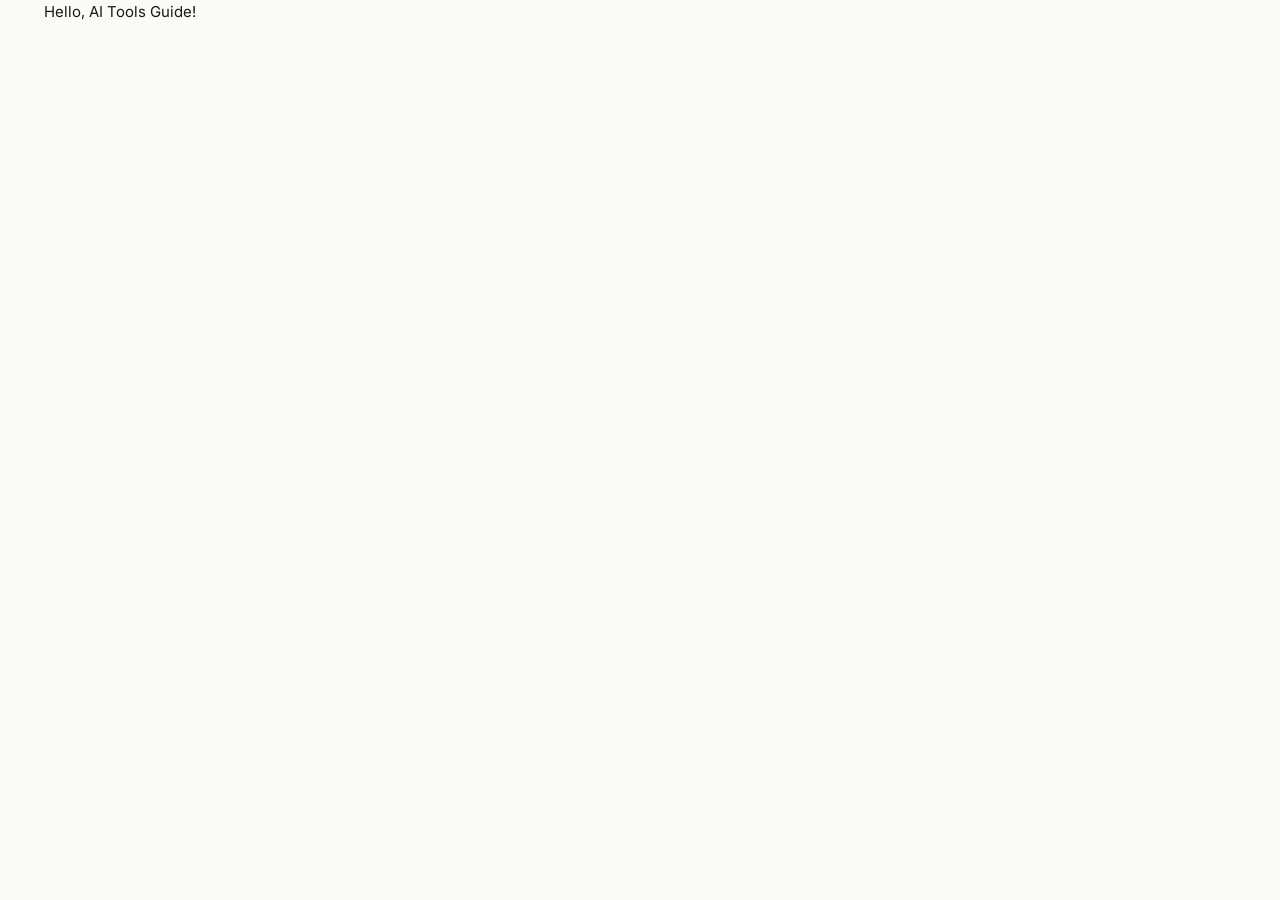
==== commit 6f6216c2: "Rename ai_tools_guide.html to index.html" ====
--- a/index.html
+++ b/index.html
@@ -45,8 +45,169 @@
     padding: 0 24px 48px;
   }
 
+  .topbar-wrap {
+    position: sticky;
+    top: 0;
+    z-index: 120;
+    background: rgba(250, 250, 248, 0.96);
+    backdrop-filter: blur(12px);
+    border-bottom: 1px solid rgba(232, 230, 223, 0.9);
+  }
+
+  .topbar {
+    max-width: 1240px;
+    margin: 0 auto;
+    padding: 14px 24px;
+    display: flex;
+    align-items: center;
+    justify-content: space-between;
+    gap: 16px;
+  }
+
+  .brand {
+    display: flex;
+    align-items: center;
+    gap: 12px;
+    min-width: 0;
+  }
+
+  .brand-mark {
+    width: 34px;
+    height: 34px;
+    border-radius: 10px;
+    background: linear-gradient(135deg, #1a1917 0%, #6259c4 100%);
+    color: #fff;
+    display: flex;
+    align-items: center;
+    justify-content: center;
+    font-size: 0.92rem;
+    font-weight: 700;
+    flex-shrink: 0;
+  }
+
+  .brand-copy {
+    min-width: 0;
+  }
+
+  .brand-title {
+    font-size: 0.86rem;
+    font-weight: 700;
+    line-height: 1.2;
+  }
+
+  .brand-sub {
+    color: var(--text-3);
+    font-size: 0.7rem;
+    line-height: 1.2;
+  }
+
+  .mega-nav {
+    display: flex;
+    align-items: center;
+    gap: 6px;
+    flex: 1 1 auto;
+    justify-content: center;
+    min-width: 0;
+  }
+
+  .mega-item {
+    position: relative;
+  }
+
+  .mega-trigger {
+    appearance: none;
+    border: 0;
+    background: transparent;
+    color: var(--text);
+    font-size: 0.92rem;
+    font-weight: 600;
+    padding: 10px 12px;
+    border-radius: 999px;
+    cursor: pointer;
+    white-space: nowrap;
+  }
+
+  .mega-item:hover .mega-trigger,
+  .mega-item:focus-within .mega-trigger {
+    background: var(--surface);
+    box-shadow: 0 1px 0 rgba(0,0,0,0.04);
+  }
+
+  .mega-panel {
+    position: absolute;
+    left: 0;
+    top: calc(100% + 10px);
+    min-width: 760px;
+    display: none;
+    background: rgba(255,255,255,0.98);
+    border: 1px solid var(--border);
+    border-radius: 18px;
+    box-shadow: 0 24px 56px rgba(26, 25, 23, 0.12);
+    padding: 20px;
+  }
+
+  .mega-item:hover .mega-panel,
+  .mega-item:focus-within .mega-panel {
+    display: grid;
+  }
+
+  .mega-grid {
+    display: grid;
+    grid-template-columns: repeat(2, minmax(0, 1fr));
+    gap: 24px;
+  }
+
+  .mega-col-title {
+    font-size: 0.76rem;
+    color: var(--text-3);
+    font-weight: 700;
+    letter-spacing: 0.08em;
+    text-transform: uppercase;
+    margin-bottom: 10px;
+  }
+
+  .mega-links {
+    display: grid;
+    gap: 8px;
+  }
+
+  .mega-link {
+    display: block;
+    text-decoration: none;
+    color: inherit;
+    padding: 10px 12px;
+    border-radius: 12px;
+    transition: background 0.15s ease;
+  }
+
+  .mega-link:hover {
+    background: var(--surface-2);
+  }
+
+  .mega-link-title {
+    font-size: 0.92rem;
+    font-weight: 700;
+    margin-bottom: 2px;
+  }
+
+  .mega-link-sub {
+    color: var(--text-2);
+    font-size: 0.76rem;
+    line-height: 1.4;
+  }
+
+  .topbar-actions {
+    display: flex;
+    align-items: center;
+    gap: 12px;
+    flex-shrink: 0;
+  }
+
   .header-wrap {
-    background: var(--surface);
+    background:
+      radial-gradient(circle at top left, rgba(98, 89, 196, 0.10), transparent 38%),
+      radial-gradient(circle at top right, rgba(26, 158, 117, 0.08), transparent 34%),
+      var(--bg);
     border-bottom: 1px solid var(--border);
     margin-bottom: 0;
   }
@@ -54,7 +215,7 @@
   .header {
     max-width: 1240px;
     margin: 0 auto;
-    padding: 28px 24px 22px;
+    padding: 42px 24px 28px;
   }
 
   .header-top {
@@ -75,24 +236,25 @@
     font-size: 0.72rem;
     letter-spacing: 0.08em;
     text-transform: uppercase;
-    margin-bottom: 10px;
+    margin-bottom: 12px;
     font-family: 'DM Mono', monospace;
   }
 
   h1 {
-    font-size: 1.88rem;
-    line-height: 1.18;
-    margin-bottom: 10px;
+    font-size: 3.1rem;
+    line-height: 1.03;
+    margin-bottom: 14px;
     letter-spacing: 0;
+    max-width: 11ch;
   }
 
   .subtitle {
     color: var(--text-2);
-    font-size: 0.9rem;
-    max-width: 900px;
-    white-space: nowrap;
-    overflow: hidden;
-    text-overflow: ellipsis;
+    font-size: 1rem;
+    max-width: 60ch;
+    white-space: normal;
+    overflow: visible;
+    text-overflow: clip;
   }
 
   .header-meta {
@@ -140,46 +302,291 @@
   }
 
   .hero-note {
-    margin-top: 18px;
-    padding: 10px;
-    border: 1px solid var(--border);
-    border-radius: 12px;
-    background: var(--surface);
-    display: grid;
-    grid-template-columns: repeat(3, minmax(0, 1fr));
-    gap: 10px;
-  }
-
-  .hero-note-card {
-    padding: 12px 14px;
-    border-radius: 10px;
-    background: var(--surface-2);
-    border: 1px solid var(--border);
+    margin-top: 26px;
+    padding: 18px 20px;
+    border: 1px solid rgba(232, 230, 223, 0.9);
+    border-radius: 18px;
+    background: rgba(255,255,255,0.82);
+    box-shadow: 0 12px 34px rgba(26, 25, 23, 0.06);
   }
 
   .hero-note-title {
-    font-size: 0.74rem;
+    font-size: 0.76rem;
     color: var(--text-3);
     text-transform: uppercase;
     letter-spacing: 0.06em;
-    margin-bottom: 5px;
+    margin-bottom: 6px;
     font-weight: 700;
   }
 
   .hero-note p {
     color: var(--text-2);
+    font-size: 0.9rem;
+    line-height: 1.5;
+  }
+
+  .selector-shell {
+    display: grid;
+    gap: 14px;
+    margin: 28px 0 22px;
+  }
+
+  .selector-panel,
+  .result-panel {
+    background: var(--surface);
+    border: 1px solid var(--border);
+    border-radius: 18px;
+    padding: 22px;
+    box-shadow: 0 10px 30px rgba(26, 25, 23, 0.05);
+  }
+
+  .selector-heading {
+    display: flex;
+    align-items: flex-start;
+    justify-content: space-between;
+    gap: 10px;
+    margin-bottom: 16px;
+  }
+
+  .selector-title {
+    font-size: 1.08rem;
+    font-weight: 700;
+    margin-bottom: 3px;
+  }
+
+  .selector-sub {
+    color: var(--text-2);
+    font-size: 0.82rem;
+  }
+
+  .clear-btn {
+    appearance: none;
+    border: 1px solid var(--border);
+    background: var(--surface-2);
+    color: var(--text-2);
+    border-radius: 999px;
+    padding: 7px 10px;
+    font-size: 0.72rem;
+    cursor: pointer;
+    white-space: nowrap;
+  }
+
+  .selector-actions {
+    display: flex;
+    align-items: center;
+    justify-content: space-between;
+    gap: 12px;
+    margin-top: 16px;
+    padding-top: 14px;
+    border-top: 1px solid var(--border);
+  }
+
+  .selector-hint {
+    color: var(--text-3);
+    font-size: 0.74rem;
+  }
+
+  .apply-btn {
+    appearance: none;
+    border: 1px solid var(--text);
+    background: var(--text);
+    color: var(--surface);
+    border-radius: 999px;
+    padding: 9px 14px;
+    font-size: 0.76rem;
+    font-weight: 600;
+    cursor: pointer;
+    white-space: nowrap;
+  }
+
+  .filter-stack {
+    display: grid;
+    gap: 14px;
+  }
+
+  .filter-group {
+    display: grid;
+    gap: 8px;
+  }
+
+  .filter-label {
+    font-size: 0.73rem;
+    font-weight: 700;
+    color: var(--text-3);
+    text-transform: uppercase;
+    letter-spacing: 0.06em;
+  }
+
+  .filter-pills {
+    display: flex;
+    flex-wrap: wrap;
+    gap: 8px;
+  }
+
+  .filter-pill {
+    appearance: none;
+    border: 1px solid var(--border);
+    background: var(--surface);
+    color: var(--text-2);
+    border-radius: 999px;
+    padding: 8px 12px;
+    font-size: 0.76rem;
+    line-height: 1.2;
+    cursor: pointer;
+    transition: all 0.15s ease;
+  }
+
+  .filter-pill:hover {
+    border-color: var(--border-2);
+    color: var(--text);
+  }
+
+  .filter-pill.active {
+    background: var(--text);
+    color: var(--surface);
+    border-color: var(--text);
+  }
+
+  .result-eyebrow {
+    font-size: 0.73rem;
+    font-weight: 700;
+    color: var(--text-3);
+    text-transform: uppercase;
+    letter-spacing: 0.06em;
+    margin-bottom: 8px;
+  }
+
+  .result-summary {
+    color: var(--text-2);
     font-size: 0.78rem;
+    margin-bottom: 14px;
+  }
+
+  .result-grid {
+    display: grid;
+    gap: 10px;
+    grid-template-columns: repeat(auto-fit, minmax(280px, 1fr));
+  }
+
+  .result-card {
+    border: 1px solid var(--border);
+    border-radius: 12px;
+    padding: 14px;
+    background: var(--surface);
+  }
+
+  .result-top {
+    display: flex;
+    align-items: center;
+    justify-content: space-between;
+    gap: 10px;
+    margin-bottom: 6px;
+  }
+
+  .result-id {
+    display: flex;
+    align-items: center;
+    gap: 10px;
+    min-width: 0;
+  }
+
+  .result-logo {
+    width: 28px;
+    height: 28px;
+    border-radius: 8px;
+    border: 1px solid var(--border);
+    background: var(--surface-2);
+    flex-shrink: 0;
+  }
+
+  .result-name {
+    font-size: 0.86rem;
+    font-weight: 700;
+  }
+
+  .result-category {
+    color: var(--text-3);
+    font-size: 0.71rem;
+    white-space: nowrap;
+  }
+
+  .result-desc {
+    color: var(--text-2);
+    font-size: 0.76rem;
     line-height: 1.5;
+    margin-bottom: 8px;
+  }
+
+  .result-why {
+    color: var(--text);
+    font-size: 0.75rem;
+    line-height: 1.45;
+  }
+
+  .secondary-stack {
+    display: grid;
+    gap: 16px;
+    margin-top: 24px;
+  }
+
+  .secondary-panel {
+    background: var(--surface);
+    border: 1px solid var(--border);
+    border-radius: 18px;
+    overflow: hidden;
+  }
+
+  .secondary-panel[open] {
+    box-shadow: var(--shadow);
+  }
+
+  .secondary-summary {
+    list-style: none;
+    cursor: pointer;
+    padding: 17px 18px;
+    display: flex;
+    align-items: center;
+    justify-content: space-between;
+    gap: 12px;
+  }
+
+  .secondary-summary::-webkit-details-marker {
+    display: none;
+  }
+
+  .secondary-title {
+    font-size: 0.88rem;
+    font-weight: 700;
+    margin-bottom: 2px;
+  }
+
+  .secondary-sub {
+    font-size: 0.76rem;
+    color: var(--text-2);
+  }
+
+  .secondary-chevron {
+    color: var(--text-3);
+    font-size: 0.9rem;
+    transition: transform 0.15s ease;
+  }
+
+  .secondary-panel[open] .secondary-chevron {
+    transform: rotate(180deg);
+  }
+
+  .secondary-body {
+    padding: 0 16px 16px;
   }
 
   .nav-wrap {
     position: sticky;
-    top: 0;
-    z-index: 50;
-    background: rgba(255,255,255,0.92);
+    top: 64px;
+    z-index: 60;
+    background: rgba(255,255,255,0.88);
     backdrop-filter: blur(10px);
     border-bottom: 1px solid var(--border);
-    margin-bottom: 24px;
+    margin-bottom: 28px;
   }
 
   .nav {
@@ -222,36 +629,12 @@
     display: grid;
     grid-template-columns: repeat(2, minmax(0, 1fr));
     gap: 14px;
-    margin-bottom: 28px;
-  }
-
-  .overview-block {
-    margin-bottom: 18px;
-  }
-
-  .overview-block-head {
-    display: flex;
-    align-items: flex-end;
-    justify-content: space-between;
-    gap: 12px;
-    margin-bottom: 12px;
-  }
-
-  .overview-block-title {
-    font-size: 0.92rem;
-    font-weight: 700;
-  }
-
-  .overview-block-sub {
-    color: var(--text-2);
-    font-size: 0.76rem;
   }
 
   .overview-panel {
     background: var(--surface);
     border: 1px solid var(--border);
     border-radius: 12px;
-    margin-bottom: 18px;
     overflow: hidden;
   }
 
@@ -615,1122 +998,9 @@
     border-radius: 10px;
     padding: 14px;
   }
-
-  .decision-q {
-    font-size: 0.78rem;
-    font-weight: 700;
-    margin-bottom: 5px;
-  }
-
-  .decision-a {
-    color: var(--text-2);
-    font-size: 0.75rem;
-    line-height: 1.55;
-  }
-
-  .decision-a strong {
-    color: var(--text);
-  }
-
-  .footer {
-    max-width: 1240px;
-    margin: 34px auto 0;
-    padding: 18px 24px 32px;
-    border-top: 1px solid var(--border);
-    color: var(--text-3);
-    font-size: 0.72rem;
-    display: flex;
-    justify-content: space-between;
-    gap: 12px;
-    flex-wrap: wrap;
-    font-family: 'DM Mono', monospace;
-  }
-
-  @media (max-width: 900px) {
-    .header-top {
-      flex-wrap: wrap;
-    }
-
-    .header-meta {
-      flex: 1 1 100%;
-      min-width: 0;
-      align-items: flex-start;
-    }
-
-    .hero-note {
-      grid-template-columns: 1fr;
-    }
-
-    .overview-grid {
-      grid-template-columns: repeat(2, minmax(0, 1fr));
-    }
-
-    .decision-grid {
-      grid-template-columns: 1fr;
-    }
-  }
-
-  @media (max-width: 700px) {
-    .page, .header, .nav {
-      padding-left: 16px;
-      padding-right: 16px;
-    }
-
-    .header-top {
-      flex-direction: column;
-      align-items: flex-start;
-    }
-
-    .header-meta {
-      flex: 1 1 auto;
-      min-width: 0;
-      align-items: flex-start;
-    }
-
-    .subtitle {
-      white-space: normal;
-      overflow: visible;
-      text-overflow: clip;
-    }
-
-    .overview-grid {
-      grid-template-columns: 1fr;
-    }
-
-    .overview-table,
-    .overview-table thead,
-    .overview-table tbody,
-    .overview-table tr,
-    .overview-table th,
-    .overview-table td {
-      display: block;
-      width: 100%;
-    }
-
-    .overview-table thead {
-      display: none;
-    }
-
-    .overview-table td {
-      padding-top: 8px;
-      padding-bottom: 8px;
-      border-bottom: 0;
-    }
-
-    .overview-table tr {
-      padding: 12px 0;
-      border-bottom: 1px solid var(--border);
-    }
-
-    .tool-grid {
-      grid-template-columns: 1fr;
-    }
-  }
-
-  @media print {
-    .nav-wrap { position: static; backdrop-filter: none; }
-    .section { display: block !important; page-break-inside: avoid; }
-    .section + .section { page-break-before: always; }
-  }
 </style>
 </head>
 <body>
-  <div class="header-wrap">
-    <div class="header">
-      <div class="header-top">
-        <div class="header-main">
-          <div class="eyebrow" id="eyebrow">AI Tool Selector Guide</div>
-          <h1 id="page-title"></h1>
-          <p class="subtitle" id="page-subtitle"></p>
-        </div>
-        <div class="header-meta">
-          <div class="lang-switch" aria-label="Language switch">
-            <button class="lang-btn active" data-lang="zh">中文</button>
-            <button class="lang-btn" data-lang="en">English</button>
-          </div>
-          <div class="meta-block" id="meta-block"></div>
-        </div>
-      </div>
-      <div class="hero-note">
-        <div class="hero-note-card">
-          <div class="hero-note-title" id="hero-note-title-1"></div>
-          <p id="hero-note-body-1"></p>
-        </div>
-        <div class="hero-note-card">
-          <div class="hero-note-title" id="hero-note-title-2"></div>
-          <p id="hero-note-body-2"></p>
-        </div>
-        <div class="hero-note-card">
-          <div class="hero-note-title" id="hero-note-title-3"></div>
-          <p id="hero-note-body-3"></p>
-        </div>
-      </div>
-    </div>
-  </div>
-
-  <div class="nav-wrap">
-    <div class="nav" id="nav"></div>
-  </div>
-
-  <div class="page">
-    <div id="tab-overview" class="section active">
-      <div class="overview-block">
-        <div class="overview-block-head">
-          <div>
-            <div class="overview-block-title" id="featured-block-title"></div>
-            <div class="overview-block-sub" id="featured-block-sub"></div>
-          </div>
-        </div>
-        <div class="overview-grid" id="overview-grid"></div>
-      </div>
-      <div class="overview-panel">
-        <div class="overview-panel-head">
-          <div>
-            <div class="overview-panel-title" id="overview-panel-title"></div>
-            <div class="overview-panel-sub" id="overview-panel-sub"></div>
-          </div>
-        </div>
-        <table class="overview-table">
-          <thead>
-            <tr>
-              <th id="overview-head-1"></th>
-              <th id="overview-head-2"></th>
-              <th id="overview-head-3"></th>
-            </tr>
-          </thead>
-          <tbody id="overview-table-body"></tbody>
-        </table>
-      </div>
-      <div class="decision-section">
-        <div class="decision-title" id="quick-title"></div>
-        <div class="decision-grid" id="quick-grid"></div>
-      </div>
-    </div>
-    <div id="sections-root"></div>
-  </div>
-
-  <div class="footer">
-    <span id="footer-left"></span>
-    <span id="footer-mid"></span>
-    <span id="footer-right"></span>
-  </div>
-
-<script>
-const uiText = {
-  zh: {
-    title: 'AI 工具选型指南',
-    subtitle: '给第一次做 AI 选型的人：先按任务找入口，再按模型理解能力边界。',
-    meta: '版本 3.0 · 2026-04\\n12 个分类 · 100+ 个产品\\n适用：研究 / 产品 / 设计 / 运营 / 开发',
-    hero1Title: '第一步：先判断任务',
-    hero1Body: '你现在更像是在找信息、读材料、出报告、做图、写代码，还是跑自动化？',
-    hero2Title: '第二步：再判断来源',
-    hero2Body: '答案需要来自实时网络、你自己的文档、团队知识库，还是模型本身的常识？',
-    hero3Title: '第三步：再看产出',
-    hero3Body: '你要的是聊天问答、研究报告、PPT、图片视频、代码，还是可重复执行的流程？',
-    featuredBlockTitle: '从常见入口开始',
-    featuredBlockSub: '如果你只是想先知道“现在该点哪个 AI”，先看这几条主路线。',
-    overviewPanelTitle: '完整分类表',
-    overviewPanelSub: '当你已经知道任务方向，再用这张表快速定位更细的工具带。',
-    overviewHead1: '分类',
-    overviewHead2: '这类工具是干什么的',
-    overviewHead3: '优先认识',
-    quickTitle: '最常见的四种起点',
-    quick: [
-      ['我要看最新行业信息', '用 <strong>Perplexity</strong> 或 <strong>Genspark</strong>，适合实时搜索、带来源研究。'],
-      ['我要只基于自己的材料问答', '用 <strong>NotebookLM</strong>，最适合文档型研究和访谈材料。'],
-      ['我要快速产出报告 / PPT', '用 <strong>Gamma</strong>、<strong>Canva AI</strong>、<strong>Notion AI</strong>。'],
-      ['我要做中文长文和中文协作', '先看 <strong>Kimi</strong>、<strong>DeepSeek</strong>、<strong>豆包</strong>、<strong>通义千问</strong>。']
-    ],
-    overviewSection: '总览',
-    toolCount: '个产品',
-    whenLabel: '适用场景',
-    decisionTitle: '如何选',
-    detailFit: '适合',
-    detailWhy: '看点',
-    footerLeft: 'AI 工具选型指南 · 2026',
-    footerMid: '产品层 + 模型层 · 中英双语切换',
-    footerRight: '面向：想知道“现在该用哪个 AI”的人'
-  },
-  en: {
-    title: 'AI Tool Selector Guide',
-    subtitle: 'For first-time AI selection: start with the job, then compare model capability layers.',
-    meta: 'Version 3.0 · 2026-04\\n12 categories · 100+ products\\nFor research / product / design / ops / engineering',
-    hero1Title: 'Step 1: Pick the job',
-    hero1Body: 'Are you searching the web, reading source material, making a deck, generating visuals, coding, or automating work?',
-    hero2Title: 'Step 2: Pick the source',
-    hero2Body: 'Should the answer come from the live web, your own files, a team knowledge base, or the model’s built-in knowledge?',
-    hero3Title: 'Step 3: Pick the output',
-    hero3Body: 'Do you need a chat answer, a report, slides, images, code, or a repeatable workflow?',
-    featuredBlockTitle: 'Start with common routes',
-    featuredBlockSub: 'If you just want to know which AI to try first, begin with these main lanes.',
-    overviewPanelTitle: 'Full Taxonomy',
-    overviewPanelSub: 'Once you know the task direction, use this table to zoom into the right tool lane.',
-    overviewHead1: 'Category',
-    overviewHead2: 'What It Covers',
-    overviewHead3: 'Start With',
-    quickTitle: 'Four common starting points',
-    quick: [
-      ['I need live web research', 'Use <strong>Perplexity</strong> or <strong>Genspark</strong> for up-to-date search with sources.'],
-      ['I need answers only from my own files', 'Use <strong>NotebookLM</strong> for document-grounded research and interview materials.'],
-      ['I need a report or deck fast', 'Use <strong>Gamma</strong>, <strong>Canva AI</strong>, or <strong>Notion AI</strong>.'],
-      ['I need strong Chinese-language support', 'Start with <strong>Kimi</strong>, <strong>DeepSeek</strong>, <strong>Doubao</strong>, and <strong>Qwen</strong>.']
-    ],
-    overviewSection: 'Overview',
-    toolCount: 'products',
-    whenLabel: 'Use Cases',
-    decisionTitle: 'How To Choose',
-    detailFit: 'Best For',
-    detailWhy: 'Why',
-    footerLeft: 'AI Tool Selector Guide · 2026',
-    footerMid: 'Product layer + model layer · Bilingual toggle',
-    footerRight: 'For anyone asking: “which AI should I use now?”'
-  }
-};
-
-const categories = [
-  {
-    id: 'models',
-    icon: '🧠',
-    accent: 'var(--purple-mid)',
-    accentBg: 'var(--purple-bg)',
-    title: { zh: '模型图谱', en: 'Model Taxonomy' },
-    desc: {
-      zh: '先理解底层能力层：旗舰多模态、快模型、开源模型，以及中国主流模型家族。',
-      en: 'Understand the model layer first: flagship multimodal, fast workhorse, open models, and major Chinese model families.'
-    },
-    chips: {
-      zh: ['旗舰多模态', '开源模型', '中国模型', '推理与成本平衡'],
-      en: ['Flagship multimodal', 'Open models', 'Chinese model families', 'Reasoning vs. speed']
-    },
-    decisions: {
-      zh: [
-        ['要最强综合能力', '看 <strong>GPT-5.4</strong>、<strong>Claude Opus 4.6</strong>、<strong>Gemini 3.1 Pro</strong>。'],
-        ['要日常主力和更快响应', '看 <strong>Claude Sonnet 4.6</strong>、<strong>Gemini 3 Flash</strong>、<strong>Gemini 3.1 Flash-Lite</strong>。'],
-        ['要开放生态或本地部署', '看 <strong>Gemma 4</strong>、<strong>Llama 4</strong>、<strong>Qwen</strong>、<strong>DeepSeek</strong>。'],
-        ['要中国语境和本土生态', '看 <strong>豆包 Seed</strong>、<strong>MiniMax</strong>、<strong>混元</strong>、<strong>文心</strong>、<strong>GLM</strong>。']
-      ],
-      en: [
-        ['Need the highest-end frontier stack', 'Look at <strong>GPT-5.4</strong>, <strong>Claude Opus 4.6</strong>, and <strong>Gemini 3.1 Pro</strong>.'],
-        ['Need fast daily production models', 'Look at <strong>Claude Sonnet 4.6</strong>, <strong>Gemini 3 Flash</strong>, and <strong>Gemini 3.1 Flash-Lite</strong>.'],
-        ['Need open ecosystems or local deployment', 'Look at <strong>Gemma 4</strong>, <strong>Llama 4</strong>, <strong>Qwen</strong>, and <strong>DeepSeek</strong>.'],
-        ['Need Chinese-first model ecosystems', 'Look at <strong>Doubao Seed</strong>, <strong>MiniMax</strong>, <strong>Hunyuan</strong>, <strong>ERNIE</strong>, and <strong>GLM</strong>.']
-      ]
-    },
-    tools: [
-      {
-        name: '旗舰多模态',
-        logo: 'https://www.google.com/s2/favicons?domain=openai.com&sz=64',
-        badges: ['top'],
-        desc: {
-          zh: '适合做高难度推理、跨模态分析、复杂编程和高价值任务，是 2026 年主流闭源能力天花板。',
-          en: 'Best for frontier reasoning, multimodal analysis, complex coding, and high-value tasks across major proprietary stacks.'
-        },
-        fit: {
-          zh: '企业主力模型、复杂研究、Agent 与编程',
-          en: 'Enterprise default models, deep research, agents, and coding'
-        },
-        why: {
-          zh: 'GPT-5.4 · Claude Opus 4.6 · Gemini 3.1 Pro',
-          en: 'GPT-5.4 · Claude Opus 4.6 · Gemini 3.1 Pro'
-        }
-      },
-      {
-        name: '快模型 / 主力模型',
-        logo: 'https://www.google.com/s2/favicons?domain=anthropic.com&sz=64',
-        badges: [],
-        desc: {
-          zh: '更适合团队日常大规模使用：速度、成本、质量更平衡，通常是写作、分析和协作的常用默认档。',
-          en: 'The daily workhorse tier: a better balance of speed, cost, and quality for writing, analysis, and large-scale use.'
-        },
-        fit: {
-          zh: '日常写作、分析、协作、批量任务',
-          en: 'Daily writing, analysis, collaboration, and batch workflows'
-        },
-        why: {
-          zh: 'Claude Sonnet 4.6 · Gemini 3 Flash · Gemini 3.1 Flash-Lite',
-          en: 'Claude Sonnet 4.6 · Gemini 3 Flash · Gemini 3.1 Flash-Lite'
-        }
-      },
-      {
-        name: '全球开源模型',
-        logo: 'https://www.google.com/s2/favicons?domain=ai.google.dev&sz=64',
-        badges: ['open'],
-        desc: {
-          zh: '适合自建、微调、本地部署和开发者生态，强调开放权重与可控性。',
-          en: 'Best for self-hosting, fine-tuning, local deployment, and developer ecosystems built around open weights.'
-        },
-        fit: {
-          zh: '自定义应用、本地推理、开发者平台',
-          en: 'Custom apps, local inference, and developer platforms'
-        },
-        why: {
-          zh: 'Gemma 4（Google）· Llama 4（Meta）',
-          en: 'Gemma 4 (Google) · Llama 4 (Meta)'
-        }
-      },
-      {
-        name: '中国闭源主力模型',
-        logo: 'https://www.google.com/s2/favicons?domain=minimax.io&sz=64',
-        badges: ['cn'],
-        desc: {
-          zh: '适合中文语境、国内产品生态、商业落地和多模态场景，是中国大厂与独角兽的核心能力层。',
-          en: 'Designed for Chinese-language use, local ecosystems, enterprise rollout, and multimodal product stacks.'
-        },
-        fit: {
-          zh: '国内办公生态、中文助手、企业应用',
-          en: 'Chinese enterprise stacks, assistants, and local products'
-        },
-        why: {
-          zh: 'Doubao Seed · MiniMax M2.7 · 腾讯混元 HY 2.0 Think · ERNIE 4.5',
-          en: 'Doubao Seed · MiniMax M2.7 · Tencent Hunyuan HY 2.0 Think · ERNIE 4.5'
-        }
-      },
-      {
-        name: '中国开发者偏爱模型',
-        logo: 'https://www.google.com/s2/favicons?domain=qwenlm.ai&sz=64',
-        badges: ['cn', 'open'],
-        desc: {
-          zh: '这些模型在中国开发者圈和开源生态里非常活跃，适合编程、推理和自建工作流。',
-          en: 'These are the major Chinese developer-favorite models for coding, reasoning, and self-built workflows.'
-        },
-        fit: {
-          zh: '开发者、自建平台、开源推理、工程集成',
-          en: 'Developers, self-hosted stacks, open inference, engineering integration'
-        },
-        why: {
-          zh: 'Qwen 3.x · GLM-4.5 · DeepSeek-V3.1 · DeepSeek-R1',
-          en: 'Qwen 3.x · GLM-4.5 · DeepSeek-V3.1 · DeepSeek-R1'
-        }
-      }
-    ]
-  },
-  {
-    id: 'assistants',
-    icon: '💬',
-    accent: 'var(--blue-mid)',
-    accentBg: 'var(--blue-bg)',
-    title: { zh: '通用 AI 助手', en: 'Everyday AI Assistants' },
-    desc: {
-      zh: '日常问答、写作、翻译、头脑风暴、信息解释，适合大多数人每天打开就用。',
-      en: 'Daily Q&A, writing, translation, brainstorming, and general-purpose help for most users.'
-    },
-    chips: {
-      zh: ['日常问答', '写作润色', '翻译', '框架搭建', '中文主流工具'],
-      en: ['Everyday Q&A', 'Writing', 'Translation', 'Framework thinking', 'Mainstream Chinese tools']
-    },
-    decisions: {
-      zh: [
-        ['想要最通用、生态最全', '选 <strong>ChatGPT</strong>。'],
-        ['想要文字质感和推理感更强', '选 <strong>Claude</strong>。'],
-        ['想吃 Google 生态和多模态', '选 <strong>Gemini</strong>。'],
-        ['想要中文性价比与长文处理', '选 <strong>Kimi</strong> 或 <strong>DeepSeek</strong>。']
-      ],
-      en: [
-        ['Want the broadest general-purpose tool', 'Pick <strong>ChatGPT</strong>.'],
-        ['Want stronger writing texture and reasoning feel', 'Pick <strong>Claude</strong>.'],
-        ['Want Google ecosystem and multimodality', 'Pick <strong>Gemini</strong>.'],
-        ['Want strong Chinese value and long-context use', 'Pick <strong>Kimi</strong> or <strong>DeepSeek</strong>.']
-      ]
-    },
-    tools: [
-      { name: 'ChatGPT', domain: 'chatgpt.com', badges: ['top'], desc: { zh: '通用能力最均衡的入口，适合写作、分析、学习、研究和轻度创作。', en: 'The broadest general-purpose entry point for writing, analysis, learning, research, and light creation.' }, fit: { zh: '大多数人的默认主力 AI', en: 'The default AI for most people' }, why: { zh: '生态完整，产品能力广，适合长期主用', en: 'Broad capabilities, mature product surface, good long-term default' } },
-      { name: 'Claude', domain: 'claude.ai', badges: ['top'], desc: { zh: '长文理解和写作质感很强，常被用于归纳、分析、报告和精修文稿。', en: 'Known for strong long-form reasoning and polished writing, often used for synthesis and reporting.' }, fit: { zh: '高质量写作、分析、结构化表达', en: 'High-quality writing, analysis, and structured expression' }, why: { zh: '文字输出稳定，适合深度内容工作', en: 'Reliable writing quality for deep content work' } },
-      { name: 'Gemini', domain: 'gemini.google.com', badges: [], desc: { zh: 'Google 体系的通用 AI 助手，适合多模态输入和一次性喂入大量材料。', en: 'Google’s general assistant, strong for multimodal inputs and handling large context windows.' }, fit: { zh: '大材料处理、Google 生态用户', en: 'Large-context work and Google ecosystem users' }, why: { zh: '大上下文、多模态、文档结合强', en: 'Large context, multimodality, strong doc handling' } },
-      { name: 'DeepSeek', domain: 'deepseek.com', badges: ['cn'], desc: { zh: '中文表现强、性价比高，很多人拿它做中文分析、代码和长文问答。', en: 'High-value Chinese-first assistant used heavily for analysis, coding, and long-form Q&A.' }, fit: { zh: '中文推理、开发者、预算敏感用户', en: 'Chinese reasoning, developers, and cost-sensitive users' }, why: { zh: '中文好用，模型口碑强，开发者友好', en: 'Strong Chinese performance and strong developer reputation' } },
-      { name: 'Kimi', domain: 'kimi.com', badges: ['cn'], desc: { zh: '很适合中文长文档阅读和快速总结，在产品、研究、运营场景里很常见。', en: 'Popular for Chinese long-document reading and quick synthesis in product and research workflows.' }, fit: { zh: '中文材料整理、竞品研究、长报告', en: 'Chinese materials, competitive research, long reports' }, why: { zh: '长文本体验好，上手快', en: 'Strong long-context experience and easy onboarding' } },
-      { name: '豆包', domain: 'doubao.com', badges: ['cn'], desc: { zh: '字节系主流 AI 助手，和飞书、内容、搜索、多模态场景有较强联动。', en: 'ByteDance’s mainstream assistant with strong connections to content, search, and productivity workflows.' }, fit: { zh: '国内用户、字节生态、日常助手', en: 'Chinese users, ByteDance ecosystem, daily assistance' }, why: { zh: '产品覆盖广，国内使用门槛低', en: 'Broad consumer reach and easy access in China' } },
-      { name: '通义千问', domain: 'tongyi.aliyun.com', badges: ['cn'], desc: { zh: '阿里系主力 AI 助手，兼顾通用问答、企业应用和开发者生态。', en: 'Alibaba’s mainstream assistant spanning consumer use, enterprise workflows, and developer adoption.' }, fit: { zh: '阿里云用户、中文办公、开发者', en: 'Alibaba Cloud users, Chinese office workflows, developers' }, why: { zh: 'Qwen 模型家族带动产品与开发两端', en: 'Strong bridge between product use and the Qwen model ecosystem' } },
-      { name: '腾讯元宝', domain: 'yuanbao.tencent.com', badges: ['cn'], desc: { zh: '腾讯系 AI 助手，适合国内办公和内容协作场景。', en: 'Tencent’s assistant for Chinese productivity and collaboration use cases.' }, fit: { zh: '腾讯生态、协作办公、轻内容', en: 'Tencent ecosystem, collaboration, and light content work' }, why: { zh: '混元能力叠加腾讯入口', en: 'Backed by Hunyuan and Tencent distribution' } },
-      { name: '智谱清言', domain: 'zhipuai.cn', badges: ['cn'], desc: { zh: '智谱面向大众的 AI 助手入口，适合中文问答、学习、办公和企业试用。', en: 'Zhipu’s consumer-facing assistant, useful for Chinese Q&A, office work, learning, and enterprise trials.' }, fit: { zh: '中文通用使用、企业了解 GLM 生态', en: 'General Chinese use and teams exploring the GLM ecosystem' }, why: { zh: '连接 GLM 模型能力与产品层', en: 'Connects the GLM model family to a usable product layer' } },
-      { name: '文心一言', domain: 'yiyan.baidu.com', badges: ['cn'], desc: { zh: '百度系通用 AI 助手，适合国内搜索、办公和企业生态。', en: 'Baidu’s mainstream assistant for search, office scenarios, and enterprise use in China.' }, fit: { zh: '百度生态、企业试用、中文办公', en: 'Baidu ecosystem, enterprise trial use, and Chinese office workflows' }, why: { zh: '文心模型与百度入口一体化', en: 'Integrated with Baidu’s ERNIE model and distribution channels' } },
-      { name: 'Microsoft Copilot', domain: 'copilot.microsoft.com', badges: ['enterprise'], desc: { zh: '微软面向个人与办公用户的通用 AI 入口，适合 Word、Excel、邮件和会议场景。', en: 'Microsoft’s general AI layer for personal and office productivity across docs, email, and meetings.' }, fit: { zh: '微软生态用户、Office 办公', en: 'Microsoft ecosystem users and Office productivity' }, why: { zh: '与 Microsoft 365 集成自然', en: 'Natural fit inside the Microsoft 365 stack' } },
-      { name: 'Grok', domain: 'grok.com', badges: ['new'], desc: { zh: '偏实时、偏互联网语境的通用助手，适合快速了解舆论和热点。', en: 'A real-time, internet-native assistant often used for commentary, trend watching, and quick takes.' }, fit: { zh: '热点讨论、实时舆情、轻研究', en: 'Trend monitoring, real-time chatter, and lightweight research' }, why: { zh: '风格鲜明，适合快节奏信息环境', en: 'Distinct style for fast-moving information environments' } }
-    ]
-  },
-  {
-    id: 'search',
-    icon: '🔎',
-    accent: 'var(--teal-mid)',
-    accentBg: 'var(--teal-bg)',
-    title: { zh: '搜索 / 深度研究 / 监测', en: 'Search / Deep Research / Monitoring' },
-    desc: {
-      zh: '适合查找最新信息、做带引用研究、监测行业变化与竞品动态。',
-      en: 'Use these for live information discovery, cited research, and market or brand monitoring.'
-    },
-    chips: {
-      zh: ['实时联网', '带来源', '行业追踪', '竞品监测'],
-      en: ['Live web', 'Citations', 'Industry tracking', 'Competitor monitoring']
-    },
-    decisions: {
-      zh: [
-        ['想最快拿到带来源回答', '用 <strong>Perplexity</strong>。'],
-        ['想做更完整的研究包', '用 <strong>Genspark</strong>。'],
-        ['想持续盯新闻和竞品', '用 <strong>Google Alerts</strong>、<strong>Brandwatch</strong>、<strong>清博</strong>。'],
-        ['想走中文搜索入口', '用 <strong>秘塔 AI 搜索</strong>。']
-      ],
-      en: [
-        ['Need a fast answer with sources', 'Use <strong>Perplexity</strong>.'],
-        ['Need a fuller research packet', 'Use <strong>Genspark</strong>.'],
-        ['Need ongoing monitoring', 'Use <strong>Google Alerts</strong>, <strong>Brandwatch</strong>, or <strong>Qingbo</strong>.'],
-        ['Need a Chinese-first research search tool', 'Use <strong>Metaso</strong>.']
-      ]
-    },
-    tools: [
-      { name: 'Perplexity', domain: 'perplexity.ai', badges: ['top'], desc: { zh: 'AI 搜索的代表产品，擅长带来源引用的实时问答与快速 research。', en: 'A leading AI search product for cited, up-to-date answers and fast research workflows.' }, fit: { zh: '行业研究、竞品扫描、实时问题', en: 'Industry research, competitor scans, and live questions' }, why: { zh: '搜索快、引用清晰、适合判断“外面发生了什么”', en: 'Fast search with clear citations and strong current-awareness' } },
-      { name: 'Genspark', domain: 'genspark.ai', badges: ['new'], desc: { zh: '更偏 agent 化研究，适合把主题自动整理成更完整的研究页面或汇总包。', en: 'A more agentic research product that organizes topics into fuller research pages and structured summaries.' }, fit: { zh: '研究包、专题梳理、资料聚合', en: 'Research packets, topic synthesis, and information aggregation' }, why: { zh: '适合从问题走向成品', en: 'Good when you want research to become a deliverable' } },
-      { name: '秘塔 AI 搜索', domain: 'metaso.cn', badges: ['cn'], desc: { zh: '中文语境下很实用的 AI 搜索产品，适合搜中文资料与国内资讯。', en: 'A practical Chinese-first AI search tool for local-language web sources and domestic information.' }, fit: { zh: '中文搜索、国内研究、新闻梳理', en: 'Chinese search, local research, and news synthesis' }, why: { zh: '中文体验友好，国内资料可达性好', en: 'Better reach into Chinese-language sources' } },
-      { name: 'Google Alerts', domain: 'google.com', badges: [], desc: { zh: '免费、轻量的关键词订阅工具，适合盯品牌、竞品和行业词。', en: 'A free lightweight alerting tool for tracking brands, competitors, and topic keywords.' }, fit: { zh: '低成本监测、关键词提醒', en: 'Low-cost monitoring and keyword alerts' }, why: { zh: '简单稳定，适合先搭基础监控', en: 'Simple and reliable for baseline monitoring' } },
-      { name: 'Brandwatch', domain: 'brandwatch.com', badges: ['enterprise'], desc: { zh: '企业级社媒与品牌舆情平台，适合国际市场监测、情绪分析和品牌追踪。', en: 'An enterprise social listening platform for market monitoring, sentiment analysis, and brand tracking.' }, fit: { zh: '品牌团队、国际市场、社媒洞察', en: 'Brand teams, global markets, and social insights' }, why: { zh: '数据维度丰富，适合专业舆情工作', en: 'Rich social datasets for professional listening work' } },
-      { name: 'Meltwater', domain: 'meltwater.com', badges: ['enterprise'], desc: { zh: '偏媒体监测和品牌 intelligence，适合 PR、传播和舆论追踪。', en: 'Focused on media intelligence and brand monitoring for PR, communications, and narrative tracking.' }, fit: { zh: '公关、传播、媒体舆情', en: 'PR, communications, and media monitoring' }, why: { zh: '适合品牌与传播团队', en: 'Strong fit for communications teams' } },
-      { name: 'Talkwalker', domain: 'talkwalker.com', badges: ['enterprise'], desc: { zh: '国际常见的社媒分析与品牌监测产品，适合持续观察口碑和声量。', en: 'A well-known global social analytics tool for tracking reputation, mentions, and conversation volume.' }, fit: { zh: '全球品牌监测、社媒分析', en: 'Global brand monitoring and social analysis' }, why: { zh: '在品牌监测领域成熟稳定', en: 'Mature and well-established in brand monitoring' } },
-      { name: '清博', domain: 'gsdata.cn', badges: ['cn'], desc: { zh: '国内常用的新媒体和舆情监测平台，适合微信、微博等中文生态追踪。', en: 'A common Chinese media-monitoring platform for WeChat, Weibo, and other domestic channels.' }, fit: { zh: '中文舆情、新媒体、品牌监测', en: 'Chinese public opinion, new media, and brand monitoring' }, why: { zh: '更贴近国内平台和语境', en: 'Closer to Chinese channels and local contexts' } }
-    ]
-  },
-  {
-    id: 'scraping',
-    icon: '🕸️',
-    accent: 'var(--slate-mid)',
-    accentBg: 'var(--slate-bg)',
-    title: { zh: '网页数据采集', en: 'Web Data Collection / AI Scraping' },
-    desc: {
-      zh: '把网站内容转成结构化数据、Markdown 或 API 结果，用于后续分析、知识库和 Agent。',
-      en: 'Convert websites into structured data, markdown, or API-ready inputs for analysis, RAG, and agents.'
-    },
-    chips: {
-      zh: ['网页转 Markdown', '结构化抓取', 'Agent 数据源', '开发者工具'],
-      en: ['Web to markdown', 'Structured extraction', 'Agent data sources', 'Developer tools']
-    },
-    decisions: {
-      zh: [
-        ['想快速把网页喂给 LLM', '用 <strong>Firecrawl</strong>。'],
-        ['想按语义批量搜网页', '用 <strong>Exa</strong>。'],
-        ['想要成熟抓取基础设施', '用 <strong>Apify</strong> 或 <strong>Bright Data</strong>。'],
-        ['想给 Agent 增加搜索能力', '用 <strong>Tavily</strong>。']
-      ],
-      en: [
-        ['Need LLM-ready website content fast', 'Use <strong>Firecrawl</strong>.'],
-        ['Need semantic web search at scale', 'Use <strong>Exa</strong>.'],
-        ['Need mature scraping infrastructure', 'Use <strong>Apify</strong> or <strong>Bright Data</strong>.'],
-        ['Need search APIs for agents', 'Use <strong>Tavily</strong>.']
-      ]
-    },
-    tools: [
-      { name: 'Firecrawl', domain: 'firecrawl.dev', badges: ['top'], desc: { zh: '把网页抓成 Markdown 或结构化内容，是“把网站变成 LLM 能读的资料”的代表工具。', en: 'A leading tool for turning websites into markdown and structured data that LLMs can actually use.' }, fit: { zh: '知识库、RAG、网页分析、自动化', en: 'Knowledge bases, RAG, web analysis, and automation' }, why: { zh: '对 AI 工作流友好，输入干净', en: 'Very AI-workflow-friendly with clean outputs' } },
-      { name: 'Exa', domain: 'exa.ai', badges: ['top', 'open'], desc: { zh: '偏语义搜索 API，适合围绕话题找高相关网页、做资料池和研究 pipeline。', en: 'A semantic search API used to discover highly relevant web pages for research pipelines and topic-based retrieval.' }, fit: { zh: '开发者、研究 API、批量网页探索', en: 'Developers, research APIs, and large-scale web exploration' }, why: { zh: '比传统关键词搜索更偏语义', en: 'More semantic than keyword-only search' } },
-      { name: 'Apify', domain: 'apify.com', badges: [], desc: { zh: '成熟的网页抓取与自动化平台，适合需要大量采集网页、社媒和电商数据的团队。', en: 'A mature scraping and automation platform for teams collecting website, social, and commerce data at scale.' }, fit: { zh: '大规模采集、爬虫团队、数据运营', en: 'Large-scale extraction, scraping teams, and data operations' }, why: { zh: '基础设施成熟，生态丰富', en: 'Mature infrastructure with a strong actor ecosystem' } },
-      { name: 'Tavily', domain: 'tavily.com', badges: ['open'], desc: { zh: '专为 AI Agent 和搜索型应用设计的搜索 API，常见于自动研究链路。', en: 'A search API built specifically for AI agents and search-centric applications.' }, fit: { zh: 'Agent、自动研究、开发集成', en: 'Agents, automated research, and developer integration' }, why: { zh: '适合让模型自己去查', en: 'Great for letting models search programmatically' } },
-      { name: 'Jina AI Reader', domain: 'jina.ai', badges: ['open'], desc: { zh: '用统一接口把网页、PDF 等内容转成更适合模型读取的文本。', en: 'Provides simple interfaces for converting web pages and PDFs into model-friendly text.' }, fit: { zh: '开发者、轻量内容提取、Agent 输入', en: 'Developers, lightweight extraction, and agent inputs' }, why: { zh: '简单直接，适合嵌入现有流程', en: 'Simple and practical for embedding into existing workflows' } },
-      { name: 'Bright Data', domain: 'brightdata.com', badges: ['enterprise'], desc: { zh: '企业级数据采集基础设施，适合复杂网页、大规模代理和合规数据项目。', en: 'Enterprise-grade data collection infrastructure for complex targets, proxy networks, and compliant large-scale scraping.' }, fit: { zh: '大规模抓取、复杂网站、企业项目', en: 'Large-scale scraping, difficult targets, and enterprise projects' }, why: { zh: '能力强，但更偏专业团队', en: 'Very powerful, but mainly for advanced teams' } }
-    ]
-  },
-  {
-    id: 'docs',
-    icon: '📚',
-    accent: 'var(--amber-mid)',
-    accentBg: 'var(--amber-bg)',
-    title: { zh: '文档型研究 / 私有资料问答', en: 'Document-Grounded Research' },
-    desc: {
-      zh: '上传你自己的访谈、报告、论文、PDF 和笔记，只基于这些材料回答问题和提炼洞察。',
-      en: 'Upload your own interviews, reports, papers, PDFs, and notes, then ask grounded questions against those sources.'
-    },
-    chips: {
-      zh: ['上传资料', '减少幻觉', '研究问答', '文档洞察'],
-      en: ['Uploaded sources', 'Lower hallucination risk', 'Research Q&A', 'Document insights']
-    },
-    decisions: {
-      zh: [
-        ['想做最稳的资料问答', '用 <strong>NotebookLM</strong>。'],
-        ['想做学术证据整理', '看 <strong>Elicit</strong> 和 <strong>Consensus</strong>。'],
-        ['想给团队做研究工作台', '看 <strong>Hebbia</strong>。'],
-        ['想在搜索里带上自己的项目资料', '用 <strong>Perplexity Spaces</strong>。']
-      ],
-      en: [
-        ['Need the cleanest grounded Q&A', 'Use <strong>NotebookLM</strong>.'],
-        ['Need evidence-first literature help', 'Look at <strong>Elicit</strong> and <strong>Consensus</strong>.'],
-        ['Need a team research workspace', 'Look at <strong>Hebbia</strong>.'],
-        ['Need project spaces inside search', 'Use <strong>Perplexity Spaces</strong>.']
-      ]
-    },
-    tools: [
-      { name: 'NotebookLM', domain: 'notebooklm.google.com', badges: ['top'], desc: { zh: '最适合“只基于我上传的资料回答”，是用研、访谈、竞品报告和学习整理的王牌工具。', en: 'One of the best tools for answering strictly from your uploaded sources, especially for research and interview materials.' }, fit: { zh: '研究资料、访谈文稿、项目知识包', en: 'Research materials, interviews, and project knowledge packs' }, why: { zh: '来源可控，信任感强，做研究特别顺手', en: 'Grounded answers with strong source control and trust' } },
-      { name: 'Elicit', domain: 'elicit.com', badges: [], desc: { zh: '偏文献研究和证据梳理，适合需要找论文、比较结论和提炼研究摘要。', en: 'Focused on literature discovery and evidence synthesis, especially for papers and structured research review.' }, fit: { zh: '学术研究、证据综述、文献摘要', en: 'Academic research, evidence reviews, and literature summaries' }, why: { zh: '不是泛问答，而是偏研究方法', en: 'More research-method oriented than generic Q&A' } },
-      { name: 'Consensus', domain: 'consensus.app', badges: [], desc: { zh: '面向论文和研究证据的问答与总结工具，适合从学术材料里找明确结论。', en: 'A research-focused question-answering tool that helps surface conclusions from academic papers.' }, fit: { zh: '论文问题、证据查找、学术问答', en: 'Paper-driven questions and evidence lookup' }, why: { zh: '更像“研究证据搜索引擎”', en: 'Feels closer to an evidence search engine' } },
-      { name: 'Hebbia', domain: 'hebbia.com', badges: ['enterprise'], desc: { zh: '更偏专业团队研究工作台，适合法务、金融、咨询和复杂材料拆解。', en: 'A research workspace for professional teams dealing with complex documents in finance, legal, and consulting contexts.' }, fit: { zh: '专业研究团队、复杂文档任务', en: 'Professional research teams and complex document analysis' }, why: { zh: '适合高强度文档操作', en: 'Built for intensive document work' } },
-      { name: 'Perplexity Spaces', domain: 'perplexity.ai', badges: [], desc: { zh: '把搜索和项目空间结合起来，适合围绕一个主题持续积累资料和问答。', en: 'Combines search with project spaces so you can build and revisit a topic-specific research workspace.' }, fit: { zh: '项目研究空间、持续追踪', en: 'Project-based research spaces and ongoing tracking' }, why: { zh: '搜索和项目资料在一个地方', en: 'Search and project context live together' } }
-    ]
-  },
-  {
-    id: 'content',
-    icon: '✍️',
-    accent: 'var(--teal-mid)',
-    accentBg: 'var(--teal-bg)',
-    title: { zh: '写作 / 文档 / 幻灯片', en: 'Writing / Docs / Slides' },
-    desc: {
-      zh: '把分析结果变成看得见的交付物：报告、PRD、PPT、周报、提案和内容稿件。',
-      en: 'Turn thinking into deliverables: reports, PRDs, presentations, weekly updates, proposals, and content drafts.'
-    },
-    chips: {
-      zh: ['报告', 'PRD', '周报', 'PPT', '商务表达'],
-      en: ['Reports', 'PRDs', 'Weekly updates', 'Decks', 'Business communication']
-    },
-    decisions: {
-      zh: [
-        ['想一句话出 deck', '用 <strong>Gamma</strong>。'],
-        ['想继续做设计排版', '用 <strong>Canva AI</strong>。'],
-        ['文档本来就在团队知识库里', '用 <strong>Notion AI</strong> 或 <strong>Writer</strong>。'],
-        ['想做营销文案流水线', '看 <strong>Jasper</strong>、<strong>Copy.ai</strong>。']
-      ],
-      en: [
-        ['Need a deck from a prompt', 'Use <strong>Gamma</strong>.'],
-        ['Need better visual polish after drafting', 'Use <strong>Canva AI</strong>.'],
-        ['Already live inside docs and knowledge tools', 'Use <strong>Notion AI</strong> or <strong>Writer</strong>.'],
-        ['Need repeatable marketing copy workflows', 'Look at <strong>Jasper</strong> and <strong>Copy.ai</strong>.']
-      ]
-    },
-    tools: [
-      { name: 'Gamma', domain: 'gamma.app', badges: ['top'], desc: { zh: '一句话生成演示文稿和文档，是把想法快速变成“可发出去内容”的高效工具。', en: 'A fast way to turn ideas into slides and shareable documents from a prompt.' }, fit: { zh: 'PPT、汇报、提案、研究总结', en: 'Presentations, reports, proposals, and research summaries' }, why: { zh: '成稿快，适合先出结构和版本一', en: 'Very fast first draft generation' } },
-      { name: 'Canva AI', domain: 'canva.com', badges: ['top'], desc: { zh: '适合把文档进一步做成更漂亮的可视化表达，也能补图、做社媒和平面内容。', en: 'Great for turning documents into polished visual communication, with strong design and asset support.' }, fit: { zh: '视觉化报告、营销图文、演示优化', en: 'Visual reports, marketing content, and presentation polish' }, why: { zh: '设计友好，适合非设计师', en: 'Design-friendly for non-designers' } },
-      { name: 'Tome', domain: 'tome.app', badges: [], desc: { zh: '偏叙事型的演示和内容组织工具，适合讲故事式展示。', en: 'A storytelling-oriented presentation tool for narrative-style communication.' }, fit: { zh: '故事型汇报、品牌介绍、视觉叙事', en: 'Narrative decks, brand storytelling, and visual explanation' }, why: { zh: '适合讲“逻辑线”而非仅堆信息', en: 'Good for storyline-driven presentations' } },
-      { name: 'Napkin AI', domain: 'napkin.ai', badges: ['new'], desc: { zh: '把文字想法自动变成图示和结构图，适合做框架表达和概念说明。', en: 'Turns text into diagrams and structured visuals for frameworks and concept communication.' }, fit: { zh: '方法论、流程图、框架表达', en: 'Frameworks, process maps, and concept diagrams' }, why: { zh: '很适合把抽象想法画出来', en: 'Great for visualizing abstract ideas quickly' } },
-      { name: 'Beautiful.ai', domain: 'beautiful.ai', badges: [], desc: { zh: '更偏模板化和商务化的幻灯片生成，适合标准企业汇报。', en: 'A more template-driven slide tool suited to standard business presentations.' }, fit: { zh: '商务汇报、模板化 deck', en: 'Business decks and templated presentation workflows' }, why: { zh: '稳定、规整、适合公司场景', en: 'Reliable and structured for business settings' } },
-      { name: 'Notion AI', domain: 'notion.so', badges: [], desc: { zh: '直接在文档和知识库里写总结、改写、翻译和生成初稿，适合团队协作环境。', en: 'Embedded directly inside docs and knowledge spaces for summarizing, rewriting, translating, and drafting.' }, fit: { zh: '团队文档、项目记录、知识整理', en: 'Team docs, project notes, and knowledge work' }, why: { zh: '文档即工作流，切换成本低', en: 'Low-friction because it lives inside the doc workflow' } },
-      { name: 'Jasper', domain: 'jasper.ai', badges: [], desc: { zh: '老牌营销文案 AI，适合品牌和市场团队做批量内容生产。', en: 'A long-standing AI copy platform for marketing and brand teams producing content at scale.' }, fit: { zh: '营销内容、品牌文案、批量产出', en: 'Marketing content, brand copy, and scaled production' }, why: { zh: '偏营销团队而非通用助手', en: 'Built more for marketing teams than generic assistant use' } },
-      { name: 'Writer', domain: 'writer.com', badges: ['enterprise'], desc: { zh: '企业级写作和内容治理平台，强调品牌一致性、审批和合规。', en: 'An enterprise writing platform focused on governance, brand consistency, and compliance.' }, fit: { zh: '企业内容团队、品牌规范、合规写作', en: 'Enterprise content teams, brand governance, and compliant writing' }, why: { zh: '很适合组织级内容管理', en: 'Strong fit for organization-scale content control' } },
-      { name: 'Copy.ai', domain: 'copy.ai', badges: [], desc: { zh: '更偏销售和增长场景的自动内容生成，适合 outbound、邮件和营销动作。', en: 'A sales- and growth-focused content automation platform for outbound, email, and go-to-market workflows.' }, fit: { zh: '销售运营、邮件、增长内容', en: 'Sales ops, email flows, and growth content' }, why: { zh: '适合把内容生成接到业务动作上', en: 'Useful when content generation drives a business workflow' } }
-    ]
-  },
-  {
-    id: 'meetings',
-    icon: '🎙️',
-    accent: 'var(--coral-mid)',
-    accentBg: 'var(--coral-bg)',
-    title: { zh: '会议 / 转录 / 协作', en: 'Meetings / Transcription / Collaboration' },
-    desc: {
-      zh: '用来记录会议、访谈、复盘和 action items，把音频变成可检索内容。',
-      en: 'Capture meetings, interviews, and action items by turning audio into searchable text and summaries.'
-    },
-    chips: {
-      zh: ['会议纪要', '访谈转录', '行动项', '协作回顾'],
-      en: ['Meeting notes', 'Interview transcription', 'Action items', 'Collaboration']
-    },
-    decisions: {
-      zh: [
-        ['你在飞书生态里', '用 <strong>飞书妙记</strong>。'],
-        ['想要英文会议和跨平台', '用 <strong>Otter</strong> 或 <strong>Fireflies.ai</strong>。'],
-        ['想要自动摘要和 follow-up', '用 <strong>Fathom</strong> 或 <strong>Read AI</strong>。'],
-        ['想要安静记录个人会议笔记', '用 <strong>Granola</strong>。']
-      ],
-      en: [
-        ['Inside the Feishu/Lark ecosystem', 'Use <strong>Miaoji</strong>.'],
-        ['Need English meetings and broad integrations', 'Use <strong>Otter</strong> or <strong>Fireflies.ai</strong>.'],
-        ['Need summaries and follow-up automation', 'Use <strong>Fathom</strong> or <strong>Read AI</strong>.'],
-        ['Need a quiet personal note layer', 'Use <strong>Granola</strong>.']
-      ]
-    },
-    tools: [
-      { name: '飞书妙记', domain: 'feishu.cn', badges: ['top', 'cn'], desc: { zh: '飞书生态里的录音转写与摘要工具，适合访谈、评审、用研和团队复盘。', en: 'Feishu’s meeting transcription and summarization tool for interviews, reviews, and team debriefs.' }, fit: { zh: '飞书团队、访谈研究、内部会议', en: 'Feishu teams, interviews, and internal meetings' }, why: { zh: '与国内协作环境连接自然', en: 'A natural fit for Chinese collaboration workflows' } },
-      { name: 'Otter', domain: 'otter.ai', badges: [], desc: { zh: '老牌会议转录工具，适合英文会议和常见视频会议平台。', en: 'A long-standing transcription product for English meetings and mainstream video platforms.' }, fit: { zh: '英文会议、跨平台纪要', en: 'English meetings and cross-platform notes' }, why: { zh: '稳定好用，认知成本低', en: 'Reliable and easy to adopt' } },
-      { name: 'Fireflies.ai', domain: 'fireflies.ai', badges: [], desc: { zh: '自动进会、录音、总结和同步 CRM/协作工具，适合销售和跨团队会议。', en: 'Auto-joins meetings, records, summarizes, and syncs to CRM or collaboration tools.' }, fit: { zh: '销售、跨团队同步、会议自动化', en: 'Sales, cross-team sync, and meeting automation' }, why: { zh: '后续动作衔接强', en: 'Strong downstream workflow integration' } },
-      { name: 'Fathom', domain: 'fathom.video', badges: ['new'], desc: { zh: '适合快速拿到清晰会议摘要和重点片段，很多团队拿来做“会后 5 分钟回顾”。', en: 'A strong tool for fast meeting summaries and highlight clips.' }, fit: { zh: '会后快速回顾、团队同步', en: 'Post-meeting recap and team sync' }, why: { zh: '摘要清楚，适合节省回看时间', en: 'Clear summaries that reduce replay time' } },
-      { name: 'Read AI', domain: 'read.ai', badges: [], desc: { zh: '偏会议洞察与参与度分析，适合管理和协作效率场景。', en: 'More focused on meeting intelligence and participation analytics.' }, fit: { zh: '管理协作、会议健康度观察', en: 'Manager workflows and meeting effectiveness' }, why: { zh: '不只是转录，还看参与表现', en: 'Looks beyond transcripts into meeting behavior' } },
-      { name: 'Granola', domain: 'granola.ai', badges: ['new'], desc: { zh: '低打扰的 AI 会议笔记工具，适合个人轻量记录和整理。', en: 'A low-friction AI meeting note tool designed for quiet personal capture and organization.' }, fit: { zh: '个人会议笔记、轻量协作', en: 'Personal meeting notes and lightweight collaboration' }, why: { zh: '风格轻，不像重型会议系统', en: 'Feels lighter than a full meeting stack' } },
-      { name: '腾讯会议 AI', domain: 'meeting.tencent.com', badges: ['cn'], desc: { zh: '腾讯会议里的 AI 纪要能力，适合国内企业的会中记录和总结。', en: 'Tencent Meeting’s built-in AI note layer for domestic collaboration and summaries.' }, fit: { zh: '国内企业会议、腾讯生态', en: 'Chinese enterprise meetings and Tencent environments' }, why: { zh: '本地协作入口强', en: 'Strong local distribution and meeting adoption' } }
-    ]
-  },
-  {
-    id: 'images',
-    icon: '🖼️',
-    accent: 'var(--pink-mid)',
-    accentBg: 'var(--pink-bg)',
-    title: { zh: '图片 / 设计生成', en: 'Image / Design Generation' },
-    desc: {
-      zh: '适合做海报、概念图、用户画像配图、广告视觉、UI 参考和品牌创意素材。',
-      en: 'Use these for posters, concept art, persona imagery, ads, visual references, and branded creative assets.'
-    },
-    chips: {
-      zh: ['海报', '品牌视觉', '概念图', 'persona 配图', '设计素材'],
-      en: ['Posters', 'Brand visuals', 'Concept art', 'Persona imagery', 'Design assets']
-    },
-    decisions: {
-      zh: [
-        ['想要最强审美和质感', '用 <strong>Midjourney</strong>。'],
-        ['想要更贴近中文创作场景', '用 <strong>即梦</strong>。'],
-        ['想要设计流程和商业素材协同', '用 <strong>Adobe Firefly</strong>。'],
-        ['想做字效、海报和图形感', '看 <strong>Ideogram</strong> 与 <strong>Recraft</strong>。']
-      ],
-      en: [
-        ['Need the strongest visual taste', 'Use <strong>Midjourney</strong>.'],
-        ['Need a Chinese-first creative workflow', 'Use <strong>Jimeng</strong>.'],
-        ['Need design-suite integration', 'Use <strong>Adobe Firefly</strong>.'],
-        ['Need typography and graphic poster work', 'Look at <strong>Ideogram</strong> and <strong>Recraft</strong>.']
-      ]
-    },
-    tools: [
-      { name: 'Midjourney', domain: 'midjourney.com', badges: ['top'], desc: { zh: '高质感图片生成代表，适合广告感、风格探索和高审美视觉。', en: 'A leading image model for premium aesthetic output, concepting, and stylized visuals.' }, fit: { zh: '品牌图、概念图、海报、灵感图', en: 'Brand images, concept art, posters, and mood visuals' }, why: { zh: '审美强，成图“像成品”', en: 'Very strong aesthetic quality out of the box' } },
-      { name: '即梦', domain: 'jimeng.jianying.com', badges: ['cn', 'top'], desc: { zh: '字节系主流生图产品，适合中文提示词、社媒、内容和国内创作场景。', en: 'A mainstream ByteDance image tool that works well with Chinese prompts and domestic creative workflows.' }, fit: { zh: '中文创作、内容配图、社媒视觉', en: 'Chinese creative work, social visuals, and content imagery' }, why: { zh: '国内好用，门槛低，联动内容生态', en: 'Easy to use in China with strong content ecosystem links' } },
-      { name: 'Adobe Firefly', domain: 'firefly.adobe.com', badges: [], desc: { zh: '设计师友好的商业图像工具，适合和 Adobe 套件一起做品牌和营销素材。', en: 'A design-friendly commercial image tool that fits neatly into Adobe workflows.' }, fit: { zh: '商业设计、品牌素材、设计团队', en: 'Commercial design, brand assets, and design teams' }, why: { zh: '与 Photoshop / Illustrator 配合自然', en: 'Fits naturally with Photoshop and Illustrator workflows' } },
-      { name: 'Ideogram', domain: 'ideogram.ai', badges: ['new'], desc: { zh: '在海报、排版和带字视觉上很有特色，适合做标题图和宣传图。', en: 'Especially strong for posters, typography, and text-heavy visuals.' }, fit: { zh: '带字海报、封面图、营销图', en: 'Poster typography, cover images, and marketing graphics' }, why: { zh: '字效表现好', en: 'Notably good text rendering and typography feel' } },
-      { name: 'Leonardo AI', domain: 'leonardo.ai', badges: [], desc: { zh: '适合做创意资产和游戏美术方向的图片生成，也常被用于素材探索。', en: 'Commonly used for game art, creative assets, and iterative concept exploration.' }, fit: { zh: '创意素材、游戏风格、探索迭代', en: 'Creative assets, game styles, and iterative exploration' }, why: { zh: '控制项丰富，适合创作者', en: 'Flexible controls for creators' } },
-      { name: 'Recraft', domain: 'recraft.ai', badges: ['new'], desc: { zh: '更偏设计图形和品牌资产，适合图标、插图、营销图组件化输出。', en: 'Leans toward graphic design and brand assets, especially illustrations and composable marketing visuals.' }, fit: { zh: '品牌素材、插图、图形资产', en: 'Brand assets, illustrations, and graphic elements' }, why: { zh: '比“纯生图”更像设计工具', en: 'Feels more like a design tool than raw image generation' } },
-      { name: 'DALL·E', domain: 'openai.com', badges: [], desc: { zh: 'OpenAI 的图像生成能力，适合和 ChatGPT 工作流一起使用。', en: 'OpenAI’s image generation layer, especially useful inside the ChatGPT workflow.' }, fit: { zh: '聊天中做图、轻量创意产出', en: 'In-chat image creation and lightweight visual ideation' }, why: { zh: '适合把问答和作图连在一起', en: 'Convenient when image generation sits inside a broader AI workflow' } },
-      { name: 'Stable Diffusion', domain: 'stability.ai', badges: ['open'], desc: { zh: '开放生态里最有代表性的图像模型路线，适合自建和深度定制。', en: 'A foundational open image model ecosystem for local use, customization, and experimentation.' }, fit: { zh: '本地部署、模型定制、进阶玩家', en: 'Local deployment, model customization, and advanced users' }, why: { zh: '开放、可控、社区资源多', en: 'Open and highly customizable with a huge community' } },
-      { name: 'ComfyUI', domain: 'comfy.org', badges: ['open', 'local'], desc: { zh: '更像 Stable Diffusion 的工作流编排台，适合把图像生成做成可控流程。', en: 'A workflow layer for image generation that lets advanced users build modular visual pipelines.' }, fit: { zh: '高级图像工作流、节点化控制', en: 'Advanced image pipelines and node-based control' }, why: { zh: '适合想要“把生成过程拆开控制”的人', en: 'Ideal when you want fine-grained control over generation steps' } }
-    ]
-  },
-  {
-    id: 'video',
-    icon: '🎬',
-    accent: 'var(--coral-mid)',
-    accentBg: 'var(--coral-bg)',
-    title: { zh: '视频 / 语音 / 数字人 / 音乐', en: 'Video / Voice / Avatar / Music' },
-    desc: {
-      zh: '适合做短视频、角色动画、配音、数字人演示和音乐草稿。',
-      en: 'Use these for short video generation, motion, avatars, voice, narration, and music drafts.'
-    },
-    chips: {
-      zh: ['短视频', '数字人', '配音', '音乐', '多模态创作'],
-      en: ['Short video', 'Avatars', 'Voice', 'Music', 'Multimodal creation']
-    },
-    decisions: {
-      zh: [
-        ['想做高质量视频生成', '看 <strong>Runway</strong>、<strong>可灵</strong>、<strong>海螺</strong>。'],
-        ['想做会说话的人像视频', '用 <strong>HeyGen</strong>。'],
-        ['想要专业级声音', '用 <strong>ElevenLabs</strong>。'],
-        ['想做 AI 音乐草稿', '用 <strong>Suno</strong> 或 <strong>Udio</strong>。']
-      ],
-      en: [
-        ['Need strong AI video generation', 'Look at <strong>Runway</strong>, <strong>Kling</strong>, and <strong>Hailuo</strong>.'],
-        ['Need talking avatars', 'Use <strong>HeyGen</strong>.'],
-        ['Need top voice generation', 'Use <strong>ElevenLabs</strong>.'],
-        ['Need AI music drafts', 'Use <strong>Suno</strong> or <strong>Udio</strong>.']
-      ]
-    },
-    tools: [
-      { name: 'Runway', domain: 'runwayml.com', badges: ['top'], desc: { zh: '国际上最常见的视频生成与编辑平台之一，适合创意短片和营销视频。', en: 'One of the best-known AI video platforms for creative clips, social content, and editing workflows.' }, fit: { zh: '营销视频、概念短片、创意团队', en: 'Marketing videos, concept clips, and creative teams' }, why: { zh: '视频工作流成熟，全球创作者常用', en: 'Mature workflows with broad creator adoption' } },
-      { name: 'Kling 可灵', domain: 'klingai.com', badges: ['cn', 'top'], desc: { zh: '中国主流视频生成产品，适合人物动作、镜头感和中文创作环境。', en: 'A leading Chinese video generation product known for strong motion and creator appeal.' }, fit: { zh: '中文视频创作、角色镜头、短内容', en: 'Chinese video creation, character motion, and short-form content' }, why: { zh: '国内声量高，视频效果很受关注', en: 'High visibility in China with strong video output' } },
-      { name: 'MiniMax Hailuo', domain: 'hailuoai.video', badges: ['cn'], desc: { zh: 'MiniMax 的视频方向产品，适合多模态创作和国内视频实验。', en: 'MiniMax’s video-focused product for multimodal creation and Chinese-market experimentation.' }, fit: { zh: '国内视频创作、多模态内容', en: 'Chinese-market video creation and multimodal content' }, why: { zh: 'MiniMax 是必须认识的中国大模型玩家', en: 'Important because MiniMax is now a major Chinese model company' } },
-      { name: 'Pika', domain: 'pika.art', badges: ['new'], desc: { zh: '偏创意和社媒场景的视频生成产品，适合快速出实验性画面。', en: 'A creative video generation tool often used for fast social-style experiments and animated concepts.' }, fit: { zh: '实验短视频、创意表达、社媒', en: 'Experimental short clips, social content, and creative play' }, why: { zh: '轻快、上手快、适合试想法', en: 'Fast and playful for testing ideas' } },
-      { name: 'HeyGen', domain: 'heygen.com', badges: [], desc: { zh: '数字人和 AI 视频讲解很常见的选择，适合演示、培训和多语种视频。', en: 'A common choice for AI avatars and talking-head videos in training, demos, and multilingual explainers.' }, fit: { zh: '数字人讲解、培训视频、企业演示', en: 'Avatar explainers, training videos, and business demos' }, why: { zh: '数字人产品成熟', en: 'One of the more mature avatar products' } },
-      { name: 'ElevenLabs', domain: 'elevenlabs.io', badges: [], desc: { zh: '主流 AI 语音生成工具，适合配音、角色声音和多语种语音内容。', en: 'A leading AI voice tool for narration, character voices, and multilingual audio.' }, fit: { zh: '配音、播客、视频旁白、语音产品', en: 'Voiceovers, podcasts, video narration, and voice products' }, why: { zh: '声音质量高，应用面广', en: 'High-quality voice output with broad use cases' } },
-      { name: 'Suno', domain: 'suno.com', badges: [], desc: { zh: 'AI 音乐生成的主流代表，适合做 demo、灵感草稿和短内容音乐。', en: 'One of the most visible AI music tools for demos, draft tracks, and short-form content.' }, fit: { zh: '音乐草稿、短视频配乐、创意探索', en: 'Music drafts, short-video soundtracks, and creative exploration' }, why: { zh: '易用且容易快速得到成品感', en: 'Easy to use and fast to get a finished-feeling result' } },
-      { name: 'Udio', domain: 'udio.com', badges: [], desc: { zh: '另一条主流 AI 音乐路线，适合做歌曲风格探索和长一点的音乐段落。', en: 'Another major AI music product often used for style exploration and longer song segments.' }, fit: { zh: '歌曲实验、风格探索、音乐内容', en: 'Song experiments, style exploration, and music content' }, why: { zh: '与 Suno 一起构成主流音乐双核心', en: 'One of the two major mainstream AI music choices' } }
-    ]
-  },
-  {
-    id: 'coding',
-    icon: '⌘',
-    accent: 'var(--green-mid)',
-    accentBg: 'var(--green-bg)',
-    title: { zh: '编程 / 搭产品', en: 'Coding / App Building' },
-    desc: {
-      zh: '适合写代码、改项目、搭原型、做内部工具和快速生成可运行应用。',
-      en: 'Use these to write code, modify projects, prototype apps, and build internal tools quickly.'
-    },
-    chips: {
-      zh: ['IDE 辅助', 'Agent 编程', '原型产品', '低代码建站'],
-      en: ['IDE copilots', 'Coding agents', 'Product prototyping', 'App generation']
-    },
-    decisions: {
-      zh: [
-        ['想在 IDE 里边写边改', '用 <strong>Cursor</strong>。'],
-        ['想让 AI 像工程师一样动项目', '用 <strong>Claude Code</strong> 或 <strong>Codex</strong>。'],
-        ['想最快做一个能跑的 App', '用 <strong>Lovable</strong>、<strong>Bolt</strong> 或 <strong>v0</strong>。'],
-        ['已经在 GitHub / VS Code 里工作', '用 <strong>GitHub Copilot</strong>。']
-      ],
-      en: [
-        ['Need AI inside an IDE', 'Use <strong>Cursor</strong>.'],
-        ['Need an agent that can operate on a project', 'Use <strong>Claude Code</strong> or <strong>Codex</strong>.'],
-        ['Need a running app fast', 'Use <strong>Lovable</strong>, <strong>Bolt</strong>, or <strong>v0</strong>.'],
-        ['Already work inside GitHub and VS Code', 'Use <strong>GitHub Copilot</strong>.']
-      ]
-    },
-    tools: [
-      { name: 'Cursor', domain: 'cursor.com', badges: ['top'], desc: { zh: 'AI 原生 IDE，适合程序员在完整代码库里边读边改边问。', en: 'An AI-native IDE built for coding directly against a real codebase.' }, fit: { zh: '工程项目、脚本、开发日常', en: 'Engineering projects, scripts, and daily coding' }, why: { zh: '对“在 IDE 里工作”的人非常顺手', en: 'Excellent fit for people who already live inside an IDE' } },
-      { name: 'Claude Code', domain: 'anthropic.com', badges: ['top'], desc: { zh: '终端级 AI 编程工具，适合让 AI 自己读文件、改代码、跑命令。', en: 'A terminal-native coding agent that can read files, edit code, and run commands autonomously.' }, fit: { zh: '改项目、自动修复、脚本和数据管道', en: 'Project editing, automatic fixes, scripts, and data pipelines' }, why: { zh: 'Agent 感最强，适合复杂工程任务', en: 'Very agentic and strong for multi-step engineering work' } },
-      { name: 'Codex', domain: 'openai.com', badges: ['top'], desc: { zh: 'OpenAI 的 coding agent 产品，适合复杂项目、云端执行和任务式开发。', en: 'OpenAI’s coding agent product for complex project work, cloud execution, and task-based engineering.' }, fit: { zh: '复杂编程任务、Agent 开发、云端执行', en: 'Complex coding tasks, agent workflows, and cloud execution' }, why: { zh: '适合“交任务给 AI”这种工作方式', en: 'Well-suited to delegated engineering work' } },
-      { name: 'GitHub Copilot', domain: 'github.com', badges: [], desc: { zh: '最主流的 IDE 辅助编程产品之一，适合已经在 GitHub / VS Code 里工作的人。', en: 'One of the most mainstream coding copilots for users already in GitHub and VS Code.' }, fit: { zh: '补全、重构、小步开发', en: 'Autocomplete, refactors, and incremental coding' }, why: { zh: '集成深、迁移成本低', en: 'Deep integration with low switching cost' } },
-      { name: 'Windsurf', domain: 'windsurf.com', badges: [], desc: { zh: 'Codeium 路线上的 AI IDE，适合想要 Cursor 类体验的用户。', en: 'An AI IDE from the Codeium line for users who want a Cursor-like workflow.' }, fit: { zh: 'AI IDE、轻中度开发', en: 'AI IDE work and small-to-medium projects' }, why: { zh: '适合对比 Cursor 的另一条主流选择', en: 'A meaningful alternative to Cursor' } },
-      { name: 'Replit', domain: 'replit.com', badges: [], desc: { zh: '浏览器里就能写、跑、部署代码，适合原型、学习和分享。', en: 'Lets you write, run, and deploy code in the browser for prototyping, learning, and demos.' }, fit: { zh: '快速原型、教学演示、轻量项目', en: 'Fast prototypes, demos, and lightweight projects' }, why: { zh: '不用配环境，适合快速起步', en: 'Very low setup friction' } },
-      { name: 'Lovable', domain: 'lovable.dev', badges: ['new'], desc: { zh: '用自然语言直接生成完整 Web 应用，适合非程序员做内部工具和原型。', en: 'Builds complete web apps from prompts, especially useful for non-engineers creating prototypes.' }, fit: { zh: '零到一原型、内部工具、非技术团队', en: '0-to-1 prototypes, internal tools, and non-technical teams' }, why: { zh: '离“产品可用”很近', en: 'Gets surprisingly close to a usable product quickly' } },
-      { name: 'Bolt', domain: 'bolt.new', badges: ['new'], desc: { zh: '偏全栈 App 生成，适合用提示词直接拉起一个可运行项目。', en: 'A full-stack app generator for creating runnable projects directly from prompts.' }, fit: { zh: '快速应用原型、全栈脚手架', en: 'Fast app prototypes and full-stack scaffolding' }, why: { zh: '很适合把想法变成 demo', en: 'Great for turning ideas into demos quickly' } },
-      { name: 'v0', domain: 'v0.dev', badges: ['new'], desc: { zh: '更偏前端 UI 和组件生成，适合做界面草图和 React 组件起稿。', en: 'More front-end focused, especially for UI screens and React component generation.' }, fit: { zh: '前端组件、界面原型、设计转代码', en: 'Front-end components, UI prototypes, and design-to-code work' }, why: { zh: '适合先把界面搭起来', en: 'Excellent for getting the UI scaffold in place' } },
-      { name: 'Devin', domain: 'devin.ai', badges: ['enterprise', 'new'], desc: { zh: '更偏“AI 软件工程师”叙事，适合关注 Agent 编程前沿的团队。', en: 'A more autonomous software-engineer-style product for teams tracking frontier coding agents.' }, fit: { zh: 'Agent 工程、实验性团队、复杂任务', en: 'Agent engineering, experimental teams, and complex tasks' }, why: { zh: '代表一种更自动化的编程方向', en: 'Represents a more autonomous coding direction' } },
-      { name: 'Trae', domain: 'trae.ai', badges: ['cn', 'new'], desc: { zh: '国内开发者圈里值得关注的新一代 AI 编程工具，偏本土化体验。', en: 'A newer coding tool worth tracking in the Chinese developer ecosystem.' }, fit: { zh: '国内开发者、中文编程体验', en: 'Chinese developers and local-language coding workflows' }, why: { zh: '本土化产品体验更贴近中文用户', en: 'Closer fit for Chinese-language developer workflows' } }
-    ]
-  },
-  {
-    id: 'agents',
-    icon: '⚙️',
-    accent: 'var(--coral-mid)',
-    accentBg: 'var(--coral-bg)',
-    title: { zh: '工作流 / Agent 平台', en: 'Workflow / Agent Platforms' },
-    desc: {
-      zh: '把多个工具和模型串起来，做自动化流程、企业 Bot、内部 AI 应用和多步 Agent。',
-      en: 'Connect multiple tools and models into automations, AI apps, internal bots, and multi-step agents.'
-    },
-    chips: {
-      zh: ['多步流程', '自动化', 'AI Bot', '企业 AI 应用', 'Agent 平台'],
-      en: ['Multi-step flows', 'Automation', 'AI bots', 'Internal AI apps', 'Agent platforms']
-    },
-    decisions: {
-      zh: [
-        ['只想简单串几个 SaaS', '用 <strong>Zapier</strong>。'],
-        ['想做复杂流程、可自托管', '用 <strong>n8n</strong>。'],
-        ['想做国内 Bot 和飞书链路', '用 <strong>Coze</strong>。'],
-        ['想做企业知识库助手或 AI 应用', '用 <strong>Dify</strong>。']
-      ],
-      en: [
-        ['Need simple SaaS automations', 'Use <strong>Zapier</strong>.'],
-        ['Need flexible, self-hostable workflows', 'Use <strong>n8n</strong>.'],
-        ['Need Chinese bot workflows', 'Use <strong>Coze</strong>.'],
-        ['Need internal AI apps or RAG assistants', 'Use <strong>Dify</strong>.']
-      ]
-    },
-    tools: [
-      { name: 'n8n', domain: 'n8n.io', badges: ['top', 'open'], desc: { zh: '最灵活的工作流自动化平台之一，适合把抓取、分析、推送、审批串成完整流程。', en: 'One of the most flexible workflow automation tools for connecting scrape-analyze-publish pipelines.' }, fit: { zh: '复杂流程、技术团队、自托管', en: 'Complex workflows, technical teams, and self-hosting' }, why: { zh: '灵活度高，适合认真做自动化', en: 'Very flexible for serious workflow design' } },
-      { name: 'Zapier', domain: 'zapier.com', badges: ['top'], desc: { zh: '最好上手的 SaaS 自动化工具，适合邮箱、表单、文档、通知等轻流程。', en: 'The easiest SaaS automation tool for simple triggers and app connections.' }, fit: { zh: '非技术用户、轻量自动化、SaaS 串联', en: 'Non-technical users, light automations, and SaaS chaining' }, why: { zh: '上手最快，适合先跑通业务', en: 'Fastest way to get a workflow working' } },
-      { name: 'Make', domain: 'make.com', badges: [], desc: { zh: '介于 Zapier 和 n8n 之间，适合可视化流程设计和中等复杂度自动化。', en: 'A middle ground between Zapier and n8n for visual flow-building with moderate complexity.' }, fit: { zh: '中等复杂流程、可视化自动化', en: 'Moderate complexity workflows and visual automation' }, why: { zh: '平衡易用性和灵活度', en: 'Balances usability and flexibility' } },
-      { name: 'Coze 扣子', domain: 'coze.cn', badges: ['cn'], desc: { zh: '国内常见的 AI Bot 与 Agent 平台，适合做飞书、微信、内容分发和助理类工具。', en: 'A mainstream Chinese bot and agent platform for Feishu, WeChat, and assistant-style apps.' }, fit: { zh: '国内 Bot、飞书链路、行业助手', en: 'Chinese bots, Feishu-linked workflows, and industry assistants' }, why: { zh: '国内生态适配强', en: 'Strong fit for Chinese ecosystems' } },
-      { name: 'Dify', domain: 'dify.ai', badges: ['open'], desc: { zh: '主流开源 AI 应用平台，适合企业知识库助手、流程型 AI 应用和私有部署。', en: 'A popular open AI app platform used for internal assistants, workflow apps, and private deployment.' }, fit: { zh: '企业 AI 应用、RAG、私有化', en: 'Enterprise AI apps, RAG, and private deployment' }, why: { zh: '把产品化和技术栈连接起来', en: 'Good bridge between product teams and engineering stacks' } },
-      { name: 'LangGraph', domain: 'langchain.com', badges: ['open'], desc: { zh: '偏开发框架，适合构建状态复杂、多步骤、多 Agent 协作系统。', en: 'A developer framework for building complex multi-step and multi-agent systems.' }, fit: { zh: '开发团队、复杂 Agent、生产系统', en: 'Engineering teams, complex agents, and production systems' }, why: { zh: '更像基础设施，不是即开即用产品', en: 'More infrastructure than end-user product' } },
-      { name: 'Gumloop', domain: 'gumloop.com', badges: ['new'], desc: { zh: '新一代 AI-native 自动化平台，适合不用太多代码也想做 Agent 工作流的人。', en: 'A newer AI-native automation platform for building agent workflows with less engineering overhead.' }, fit: { zh: '中等复杂流程、AI-first 自动化', en: 'Medium-complexity AI-first workflows' }, why: { zh: '比传统自动化平台更懂 AI 场景', en: 'More tuned to AI use cases than older automation tools' } },
-      { name: 'Lindy', domain: 'lindy.ai', badges: ['new'], desc: { zh: '偏个人和团队助理自动化，适合把邮件、日历、跟进和文档串起来。', en: 'An assistant-style automation product for email, calendar, follow-up, and lightweight task orchestration.' }, fit: { zh: '个人助理、运营流程、轻团队自动化', en: 'Personal assistant workflows and lightweight team automation' }, why: { zh: '更像“AI 执行秘书”', en: 'Feels more like an AI executive assistant' } },
-      { name: 'Manus', domain: 'manus.im', badges: ['cn', 'new'], desc: { zh: '面向复杂任务代理的代表产品之一，适合关注“把任务直接交给 Agent”的新工作方式。', en: 'A notable task-agent product for people exploring delegated work through autonomous agents.' }, fit: { zh: '复杂任务代理、实验性工作流', en: 'Autonomous task execution and experimental workflows' }, why: { zh: '代表 Agent 产品化方向', en: 'Represents the productization of autonomous agents' } },
-      { name: 'Hermes Agent', domain: 'hermesagent.ai', badges: ['new'], desc: { zh: '值得纳入版图的新型 Agent 平台，适合观察 agentic workflow 的产品演化。', en: 'A newer agent platform worth tracking if you want the broader agent workflow landscape represented.' }, fit: { zh: 'Agent 选型、前沿观察、任务自动化', en: 'Agent selection, frontier tracking, and task automation' }, why: { zh: '适合作为新一代 Agent 类产品的参考点', en: 'Useful as a reference point for emerging agent platforms' } },
-      { name: 'Flowise', domain: 'flowiseai.com', badges: ['open'], desc: { zh: '偏可视化编排的开源 LLM 工作流工具，适合快速搭建 demo 和内部流程。', en: 'An open visual orchestration tool for quickly building LLM demos and internal workflows.' }, fit: { zh: '可视化编排、内部 demo、开发试验', en: 'Visual orchestration, internal demos, and experimentation' }, why: { zh: '轻量、开源、适合试原型', en: 'Lightweight, open, and good for prototyping' } },
-      { name: 'CrewAI', domain: 'crewai.com', badges: ['open'], desc: { zh: '多 Agent 协作框架代表，适合把角色分工明确地交给不同 agent。', en: 'A well-known multi-agent framework for role-based collaboration between agents.' }, fit: { zh: '多 Agent 设计、开发试验', en: 'Multi-agent design and engineering experiments' }, why: { zh: '适合学习“多角色 Agent”思路', en: 'Helpful when exploring role-based agent design' } },
-      { name: 'AutoGen', domain: 'microsoft.com', badges: ['open'], desc: { zh: '微软开源的多 Agent 框架，适合学术和工程团队搭建协作型 Agent。', en: 'Microsoft’s open multi-agent framework for research and engineering teams.' }, fit: { zh: '研究、多 Agent 系统、开发', en: 'Research, multi-agent systems, and development' }, why: { zh: '在多 Agent 工程范式里影响大', en: 'A major influence in multi-agent engineering patterns' } }
-    ]
-  },
-  {
-    id: 'knowledge',
-    icon: '🗂️',
-    accent: 'var(--amber-mid)',
-    accentBg: 'var(--amber-bg)',
-    title: { zh: '知识库 / 第二大脑 / 企业搜索', en: 'Knowledge Base / Second Brain / Enterprise Search' },
-    desc: {
-      zh: '用来长期沉淀、组织和检索研究、笔记、文档与内部知识。',
-      en: 'Use these to store, organize, and retrieve long-term knowledge across notes, docs, and internal information.'
-    },
-    chips: {
-      zh: ['知识沉淀', '个人笔记', '团队知识库', '企业搜索'],
-      en: ['Knowledge capture', 'Personal notes', 'Team repositories', 'Enterprise search']
-    },
-    decisions: {
-      zh: [
-        ['想做个人本地知识库', '用 <strong>Obsidian</strong>。'],
-        ['想做团队共享知识入口', '用 <strong>飞书知识库</strong> 或 <strong>Glean</strong>。'],
-        ['想做自动关联的第二大脑', '看 <strong>Mem.ai</strong>、<strong>Tana</strong>、<strong>Capacities</strong>。'],
-        ['想把读过的内容回收到知识系统', '用 <strong>Readwise Reader</strong>。']
-      ],
-      en: [
-        ['Need a personal local knowledge system', 'Use <strong>Obsidian</strong>.'],
-        ['Need a team knowledge layer', 'Use <strong>Feishu Wiki</strong> or <strong>Glean</strong>.'],
-        ['Need a connected second-brain style tool', 'Look at <strong>Mem.ai</strong>, <strong>Tana</strong>, and <strong>Capacities</strong>.'],
-        ['Need to capture and revisit what you read', 'Use <strong>Readwise Reader</strong>.']
-      ]
-    },
-    tools: [
-      { name: 'Obsidian', domain: 'obsidian.md', badges: ['top', 'local'], desc: { zh: '本地化知识管理代表，适合搭建长期、可控、个人化的研究资料库。', en: 'A flagship local knowledge tool for building a long-term and highly controllable personal research base.' }, fit: { zh: '个人知识库、方法论沉淀、本地笔记', en: 'Personal knowledge systems, methods, and local notes' }, why: { zh: '可控性强，适合认真整理知识的人', en: 'Very flexible and powerful for serious personal knowledge work' } },
-      { name: '飞书知识库', domain: 'feishu.cn', badges: ['cn'], desc: { zh: '飞书团队共享知识的主入口，适合研究仓库、项目文档和组织协作。', en: 'Feishu’s team knowledge layer for project docs, research repositories, and shared collaboration.' }, fit: { zh: '团队知识库、项目归档、组织协作', en: 'Team knowledge bases, project archives, and collaboration' }, why: { zh: '在国内团队协作环境里很实用', en: 'A practical fit for Chinese teamwork environments' } },
-      { name: 'Glean', domain: 'glean.com', badges: ['enterprise'], desc: { zh: '企业级内部搜索和知识入口，连接 Slack、Drive、Confluence、Jira 等系统。', en: 'An enterprise search layer connecting Slack, Drive, Confluence, Jira, and more.' }, fit: { zh: '企业搜索、跨工具内部知识', en: 'Enterprise search and cross-tool internal knowledge' }, why: { zh: '适合“公司知识分散在很多系统里”', en: 'Excellent when knowledge is fragmented across many enterprise tools' } },
-      { name: 'Mem.ai', domain: 'mem.ai', badges: [], desc: { zh: '自动关联笔记和上下文的 AI 笔记产品，适合轻量 second brain。', en: 'An AI note system focused on connected context and lightweight second-brain use.' }, fit: { zh: '轻量知识管理、自动关联笔记', en: 'Lightweight knowledge management and linked notes' }, why: { zh: '强调“帮你连起来”而非手动组织', en: 'Emphasizes automatic connection over manual organization' } },
-      { name: 'Heptabase', domain: 'heptabase.com', badges: [], desc: { zh: '可视化卡片式知识整理工具，适合把复杂主题慢慢拆开理解。', en: 'A visual card-based knowledge tool for breaking down and understanding complex topics.' }, fit: { zh: '复杂主题学习、视觉化整理', en: 'Complex-topic learning and visual organization' }, why: { zh: '很适合思考型和研究型工作', en: 'Especially good for conceptual and research-heavy thinking' } },
-      { name: 'Tana', domain: 'tana.inc', badges: ['new'], desc: { zh: '偏结构化与图谱化的知识工具，适合系统性整理资料和流程。', en: 'A structured knowledge tool suited to graph-like organization and systems thinking.' }, fit: { zh: '结构化知识、系统设计、长期积累', en: 'Structured knowledge, systems design, and long-term accumulation' }, why: { zh: '适合把知识当系统来搭', en: 'Well-suited to building knowledge as a system' } },
-      { name: 'Capacities', domain: 'capacities.io', badges: ['new'], desc: { zh: '更偏对象化知识管理，适合喜欢按人物、项目、概念来组织信息的人。', en: 'An object-based knowledge tool for people who organize around entities like people, projects, and concepts.' }, fit: { zh: '对象化知识、研究资料管理', en: 'Object-based knowledge and research organization' }, why: { zh: '组织方式很清晰', en: 'A clear and modern information model' } },
-      { name: 'Readwise Reader', domain: 'readwise.io', badges: [], desc: { zh: '把文章、网页、PDF 和高亮统一收进一个阅读回收站，适合长期阅读知识流。', en: 'Collects articles, web pages, PDFs, and highlights into a long-term reading workflow.' }, fit: { zh: '阅读回收、资料归档、知识输入', en: 'Reading capture, archival, and knowledge intake' }, why: { zh: '很适合把“看过的东西”留下来', en: 'Excellent for keeping what you consume retrievable' } }
-    ]
-  }
-];
-
-const overviewSummary = {
-  models: {
-    zh: '先看底层能力：旗舰、开源、中国模型。',
-    en: 'Model layer: flagship, open, and Chinese stacks.',
-    picks: 'GPT-5.4 / Claude Opus 4.6 / Gemini 3.1 Pro'
-  },
-  assistants: {
-    zh: '日常问答、写作、翻译、思考辅助。',
-    en: 'Daily Q&A, writing, translation, and thinking support.',
-    picks: 'ChatGPT / Claude / Gemini / Kimi'
-  },
-  search: {
-    zh: '找最新信息、做带来源研究、盯行业动态。',
-    en: 'Live search, cited research, and market tracking.',
-    picks: 'Perplexity / Genspark / 秘塔'
-  },
-  scraping: {
-    zh: '把网页变成可分析、可喂模型的数据。',
-    en: 'Turn websites into model-ready and structured data.',
-    picks: 'Firecrawl / Exa / Apify'
-  },
-  docs: {
-    zh: '只基于你的资料做问答和研究。',
-    en: 'Grounded Q&A and research on your own files.',
-    picks: 'NotebookLM / Elicit / Consensus'
-  },
-  content: {
-    zh: '把想法做成报告、PRD、PPT 和对外材料。',
-    en: 'Turn ideas into reports, PRDs, decks, and polished docs.',
-    picks: 'Gamma / Canva AI / Notion AI'
-  },
-  meetings: {
-    zh: '记录会议、访谈、纪要和行动项。',
-    en: 'Capture meetings, interviews, summaries, and action items.',
-    picks: '飞书妙记 / Otter / Fireflies.ai'
-  },
-  images: {
-    zh: '做海报、概念图、品牌视觉和配图。',
-    en: 'Create posters, concept art, and branded visuals.',
-    picks: 'Midjourney / 即梦 / Adobe Firefly'
-  },
-  video: {
-    zh: '做视频、配音、数字人和音乐草稿。',
-    en: 'Generate video, voice, avatars, and music drafts.',
-    picks: 'Runway / 可灵 / Hailuo / ElevenLabs'
-  },
-  coding: {
-    zh: '写代码、改项目、搭原型和小工具。',
-    en: 'Code, modify projects, prototype apps, and build tools.',
-    picks: 'Cursor / Claude Code / Codex'
-  },
-  agents: {
-    zh: '把多个步骤串成自动化和 AI 应用。',
-    en: 'Connect steps into automations, bots, and AI apps.',
-    picks: 'n8n / Zapier / Dify / Coze'
-  },
-  knowledge: {
-    zh: '沉淀个人和团队知识，方便长期复用。',
-    en: 'Store personal and team knowledge for long-term reuse.',
-    picks: 'Obsidian / 飞书知识库 / Glean'
-  }
-};
-
-function favicon(domain) {
-  return `https://www.google.com/s2/favicons?domain=${domain}&sz=64`;
-}
-
-for (const category of categories) {
-  for (const tool of category.tools) {
-    if (!tool.logo) tool.logo = favicon(tool.domain);
-  }
-}
-
-let currentLang = 'zh';
-const featuredOverviewIds = ['assistants', 'search', 'docs', 'content', 'coding', 'agents'];
-
-function t(value) {
-  if (!value) return '';
-  return typeof value === 'string' ? value : value[currentLang];
-}
-
-function badgeClass(type) {
-  const map = {
-    top: 'badge-top',
-    cn: 'badge-cn',
-    open: 'badge-open',
-    enterprise: 'badge-enterprise',
-    new: 'badge-new',
-    local: 'badge-local'
-  };
-  return map[type] || 'badge-local';
-}
-
-function badgeLabel(type) {
-  const labels = {
-    zh: {
-      top: '推荐',
-      cn: '中文',
-      open: '开放',
-      enterprise: '企业',
-      new: '新兴',
-      local: '本地'
-    },
-    en: {
-      top: 'Top Pick',
-      cn: 'China',
-      open: 'Open',
-      enterprise: 'Enterprise',
-      new: 'New',
-      local: 'Local'
-    }
-  };
-  return labels[currentLang][type] || type;
-}
-
-function toolCard(tool, accent) {
-  const badges = (tool.badges || []).map(tag =>
-    `<span class="badge ${badgeClass(tag)}">${badgeLabel(tag)}</span>`
-  ).join('');
-  return `
-    <div class="tool-card" style="--accent:${accent}">
-      <div class="tool-top">
-        <div class="tool-id">
-          <img class="tool-logo" src="${tool.logo}" alt="${tool.name} logo" loading="lazy" referrerpolicy="no-referrer">
-          <div class="tool-name">${tool.name}</div>
-        </div>
-        <div class="tool-badges">${badges}</div>
-      </div>
-      <div class="tool-desc">${t(tool.desc)}</div>
-      <div class="tool-detail">
-        <div class="detail-row">
-          <div class="detail-label">${uiText[currentLang].detailFit}</div>
-          <div class="detail-val">${t(tool.fit)}</div>
-        </div>
-        <div class="detail-row">
-          <div class="detail-label">${uiText[currentLang].detailWhy}</div>
-          <div class="detail-val">${t(tool.why)}</div>
-        </div>
-      </div>
-    </div>
-  `;
-}
-
-function renderOverview() {
-  const grid = document.getElementById('overview-grid');
-  const featured = categories.filter(cat => featuredOverviewIds.includes(cat.id));
-  grid.innerHTML = featured.map(cat => `
-    <div class="overview-card" style="--accent:${cat.accent};--accent-bg:${cat.accentBg}" onclick="switchTab('${cat.id}')">
-      <div class="overview-icon">${cat.icon}</div>
-      <div class="overview-text">
-        <div class="overview-name">${t(cat.title)}</div>
-        <div class="overview-sub">${overviewSummary[cat.id][currentLang]}</div>
-      </div>
-      <div class="overview-count">${cat.tools.length} ${uiText[currentLang].toolCount}</div>
-    </div>
-  `).join('');
-}
-
-function renderOverviewTable() {
-  document.getElementById('overview-panel-title').textContent = uiText[currentLang].overviewPanelTitle;
-  document.getElementById('overview-panel-sub').textContent = uiText[currentLang].overviewPanelSub;
-  document.getElementById('overview-head-1').textContent = uiText[currentLang].overviewHead1;
-  document.getElementById('overview-head-2').textContent = uiText[currentLang].overviewHead2;
-  document.getElementById('overview-head-3').textContent = uiText[currentLang].overviewHead3;
-  document.getElementById('overview-table-body').innerHTML = categories.map(cat => `
-    <tr>
-      <td>
-        <div class="overview-row-cat" style="--accent:${cat.accent}">
-          <span class="overview-row-dot"></span>
-          <span class="overview-row-name">${t(cat.title)}</span>
-        </div>
-      </td>
-      <td class="overview-row-desc">${overviewSummary[cat.id][currentLang]}</td>
-      <td class="overview-row-picks">${overviewSummary[cat.id].picks}</td>
-    </tr>
-  `).join('');
-}
-
-function renderQuickGrid() {
-  document.getElementById('quick-title').textContent = uiText[currentLang].quickTitle;
-  document.getElementById('quick-grid').innerHTML = uiText[currentLang].quick.map(([q, a]) => `
-    <div class="decision-card">
-      <div class="decision-q">${q}</div>
-      <div class="decision-a">${a}</div>
-    </div>
-  `).join('');
-}
-
-function renderSections() {
-  const root = document.getElementById('sections-root');
-  root.innerHTML = categories.map(cat => `
-    <div id="tab-${cat.id}" class="section">
-      <div class="section-header" style="--accent-bg:${cat.accentBg}">
-        <div class="section-icon">${cat.icon}</div>
-        <div>
-          <div class="section-title">${t(cat.title)}</div>
-          <div class="section-desc">${t(cat.desc)}</div>
-        </div>
-      </div>
-      <div class="when-label">${uiText[currentLang].whenLabel}</div>
-      <div class="when-chips">
-        ${cat.chips[currentLang].map(item => `<span class="when-chip">${item}</span>`).join('')}
-      </div>
-      <div class="tool-grid">
-        ${cat.tools.map(tool => toolCard(tool, cat.accent)).join('')}
-      </div>
-      <div class="decision-section">
-        <div class="decision-title">${uiText[currentLang].decisionTitle}</div>
-        <div class="decision-grid">
-          ${cat.decisions[currentLang].map(([q, a]) => `
-            <div class="decision-card">
-              <div class="decision-q">${q}</div>
-              <div class="decision-a">${a}</div>
-            </div>
-          `).join('')}
-        </div>
-      </div>
-    </div>
-  `).join('');
-}
-
-function renderNav() {
-  const nav = document.getElementById('nav');
-  nav.innerHTML = `
-    <div class="nav-item active" data-tab="overview" onclick="switchTab('overview')">
-      <span class="nav-dot" style="background:var(--slate-mid)"></span>${uiText[currentLang].overviewSection}
-    </div>
-    ${categories.map(cat => `
-      <div class="nav-item" data-tab="${cat.id}" onclick="switchTab('${cat.id}')">
-        <span class="nav-dot" style="background:${cat.accent}"></span>${t(cat.title)}
-      </div>
-    `).join('')}
-  `;
-}
-
-function renderChrome() {
-  document.documentElement.lang = currentLang === 'zh' ? 'zh-CN' : 'en';
-  document.getElementById('page-title').textContent = uiText[currentLang].title;
-  document.getElementById('page-subtitle').textContent = uiText[currentLang].subtitle;
-  document.getElementById('meta-block').innerHTML = uiText[currentLang].meta.replaceAll('\\n', '<br>');
-  document.getElementById('featured-block-title').textContent = uiText[currentLang].featuredBlockTitle;
-  document.getElementById('featured-block-sub').textContent = uiText[currentLang].featuredBlockSub;
-  document.getElementById('hero-note-title-1').textContent = uiText[currentLang].hero1Title;
-  document.getElementById('hero-note-body-1').textContent = uiText[currentLang].hero1Body;
-  document.getElementById('hero-note-title-2').textContent = uiText[currentLang].hero2Title;
-  document.getElementById('hero-note-body-2').textContent = uiText[currentLang].hero2Body;
-  document.getElementById('hero-note-title-3').textContent = uiText[currentLang].hero3Title;
-  document.getElementById('hero-note-body-3').textContent = uiText[currentLang].hero3Body;
-  document.getElementById('footer-left').textContent = uiText[currentLang].footerLeft;
-  document.getElementById('footer-mid').textContent = uiText[currentLang].footerMid;
-  document.getElementById('footer-right').textContent = uiText[currentLang].footerRight;
-}
-
-function renderAll() {
-  const active = document.querySelector('.nav-item.active')?.dataset.tab || 'overview';
-  renderChrome();
-  renderNav();
-  renderOverviewTable();
-  renderOverview();
-  renderQuickGrid();
-  renderSections();
-  switchTab(active, false);
-  document.querySelectorAll('.lang-btn').forEach(btn => {
-    btn.classList.toggle('active', btn.dataset.lang === currentLang);
-  });
-}
-
-function switchTab(tabId, scroll = true) {
-  document.querySelectorAll('.section').forEach(section => section.classList.remove('active'));
-  document.querySelectorAll('.nav-item').forEach(item => item.classList.remove('active'));
-  const targetSection = document.getElementById(`tab-${tabId}`);
-  if (targetSection) targetSection.classList.add('active');
-  const targetNav = document.querySelector(`.nav-item[data-tab="${tabId}"]`);
-  if (targetNav) {
-    targetNav.classList.add('active');
-    targetNav.scrollIntoView({ behavior: 'smooth', inline: 'center', block: 'nearest' });
-  }
-  if (scroll) window.scrollTo({ top: 0, behavior: 'smooth' });
-}
-
-document.querySelectorAll('.lang-btn').forEach(btn => {
-  btn.addEventListener('click', () => {
-    currentLang = btn.dataset.lang;
-    renderAll();
-  });
-});
-
-renderAll();
-</script>
+<div class="page">Hello, AI Tools Guide!</div>
 </body>
 </html>
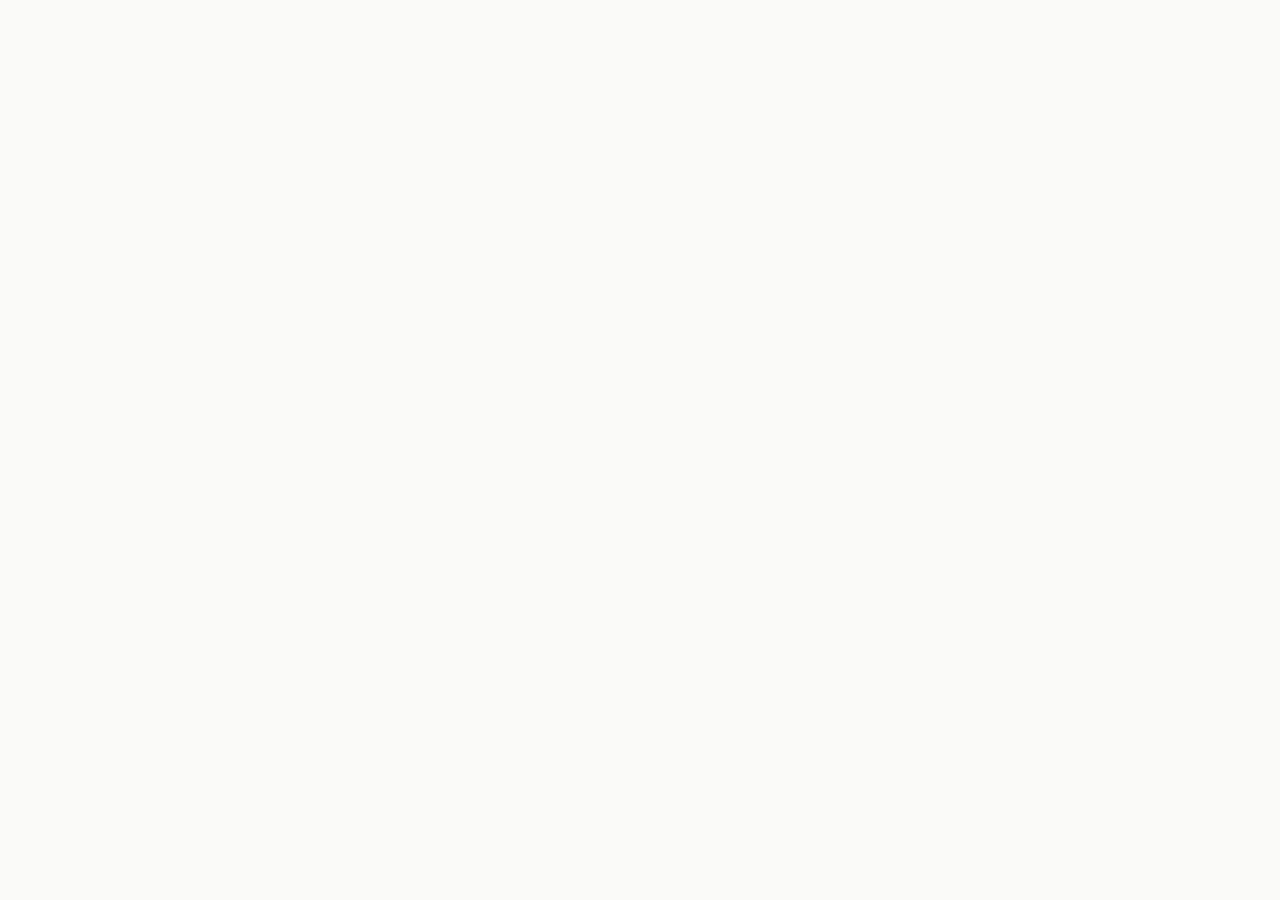
==== commit 0081abf6: "Correct CSS formatting in index.html Fix formatting issues in index.html." ====
--- a/index.html
+++ b/index.html
@@ -7,7 +7,7 @@
 <style>
   @import url('https://fonts.googleapis.com/css2?family=Noto+Sans+SC:wght@300;400;500;700&family=Inter:wght@400;500;600;700&family=DM+Mono:wght@400;500&display=swap');
 
-  * { box-sizing: border-box; margin: 0; padding: 0; }
+  { box-sizing: border-box; margin: 0; padding: 0; }
 
   :root {
     --bg: #fafaf8;
@@ -1001,6 +1001,6 @@
 </style>
 </head>
 <body>
-<div class="page">Hello, AI Tools Guide!</div>
+
 </body>
 </html>
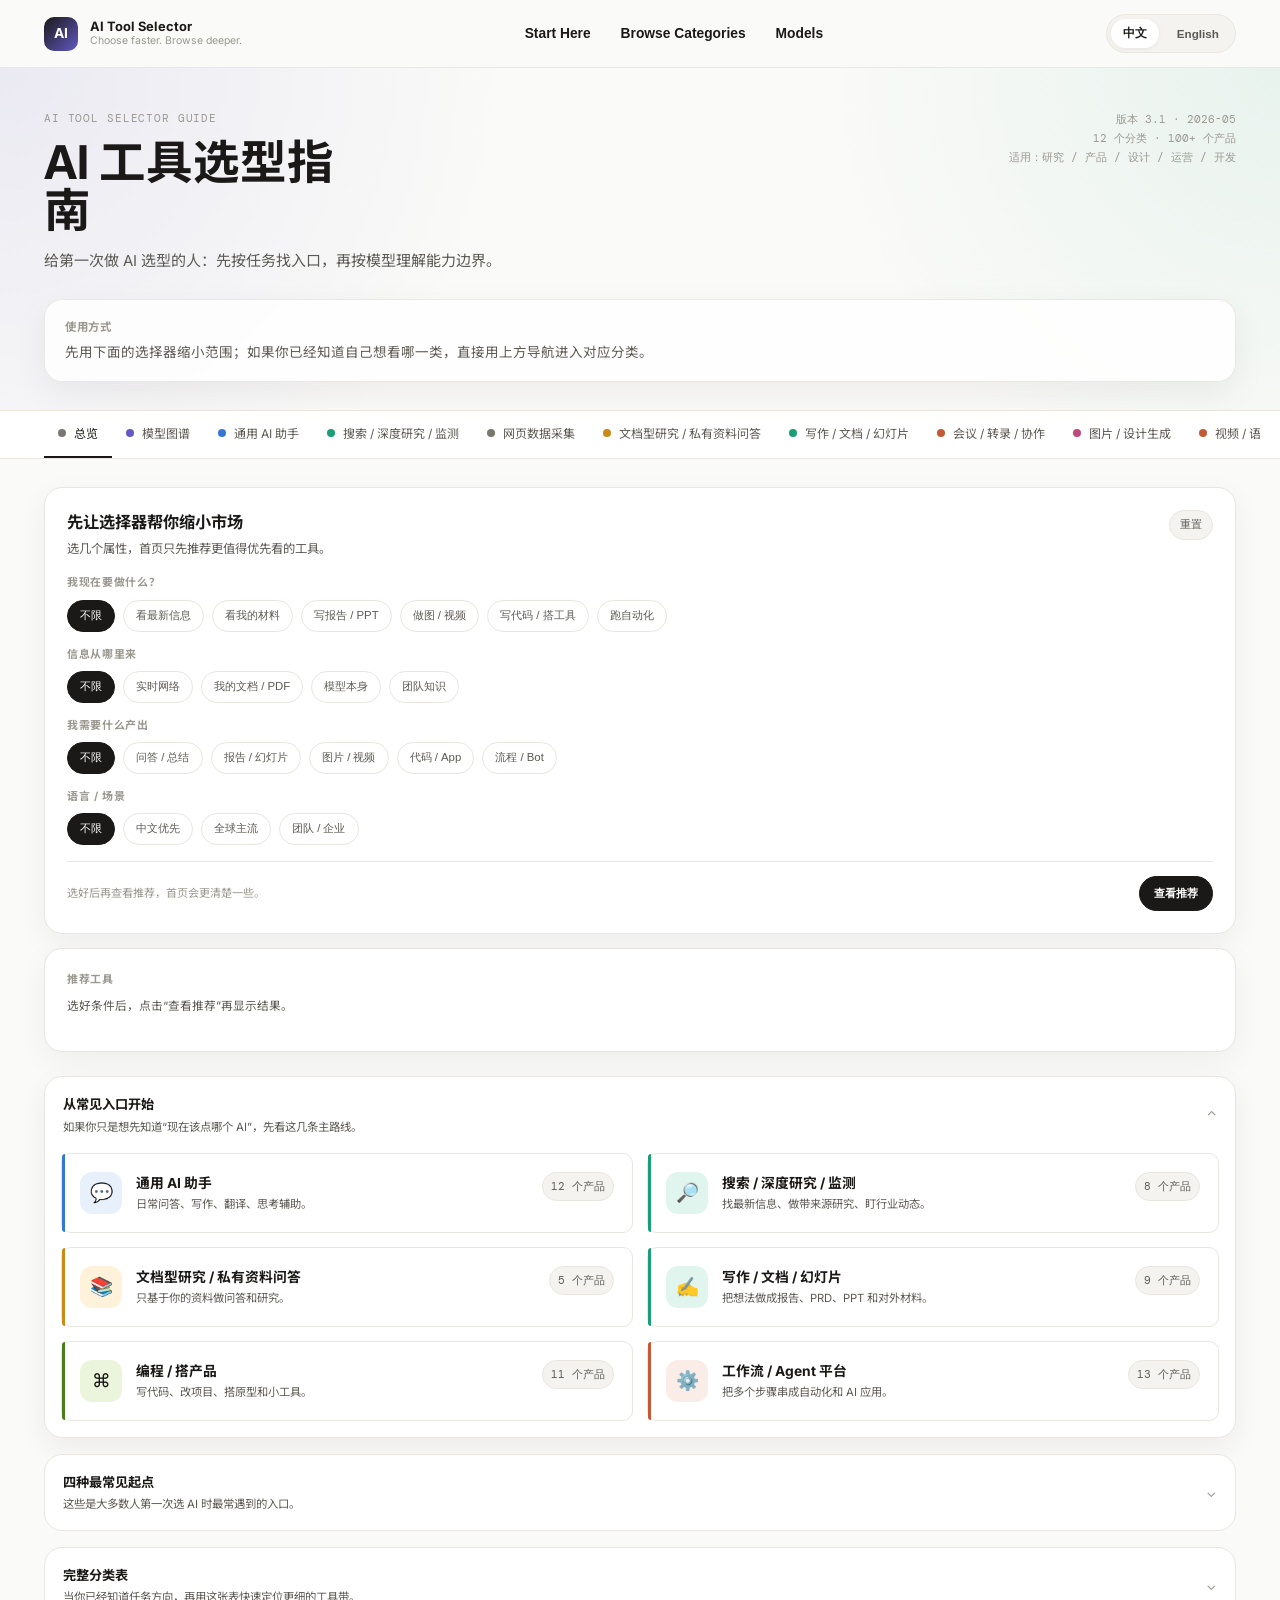
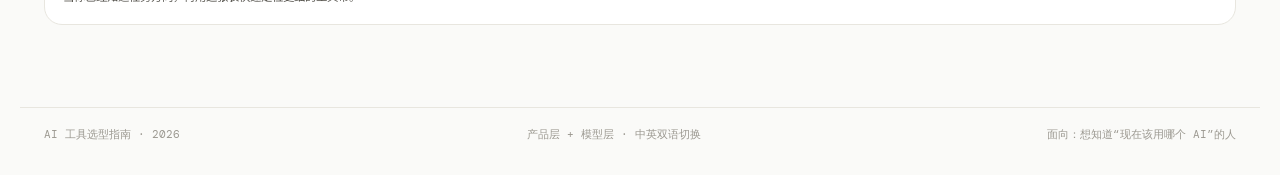
==== commit 1a9e70ae: "Rename ai_tools_guide.html to index.html" ====
--- a/index.html
+++ b/index.html
@@ -7,7 +7,7 @@
 <style>
   @import url('https://fonts.googleapis.com/css2?family=Noto+Sans+SC:wght@300;400;500;700&family=Inter:wght@400;500;600;700&family=DM+Mono:wght@400;500&display=swap');
 
-  { box-sizing: border-box; margin: 0; padding: 0; }
+  * { box-sizing: border-box; margin: 0; padding: 0; }
 
   :root {
     --bg: #fafaf8;
@@ -998,9 +998,1547 @@
     border-radius: 10px;
     padding: 14px;
   }
+
+  .decision-q {
+    font-size: 0.78rem;
+    font-weight: 700;
+    margin-bottom: 5px;
+  }
+
+  .decision-a {
+    color: var(--text-2);
+    font-size: 0.75rem;
+    line-height: 1.55;
+  }
+
+  .decision-a strong {
+    color: var(--text);
+  }
+
+  .footer {
+    max-width: 1240px;
+    margin: 34px auto 0;
+    padding: 18px 24px 32px;
+    border-top: 1px solid var(--border);
+    color: var(--text-3);
+    font-size: 0.72rem;
+    display: flex;
+    justify-content: space-between;
+    gap: 12px;
+    flex-wrap: wrap;
+    font-family: 'DM Mono', monospace;
+  }
+
+  @media (max-width: 900px) {
+    .topbar {
+      flex-wrap: wrap;
+      justify-content: space-between;
+    }
+
+    .mega-nav {
+      order: 3;
+      width: 100%;
+      justify-content: flex-start;
+      overflow-x: auto;
+      padding-bottom: 2px;
+    }
+
+    .mega-panel {
+      min-width: 620px;
+    }
+
+    .header-top {
+      flex-wrap: wrap;
+    }
+
+    .header-meta {
+      flex: 1 1 100%;
+      min-width: 0;
+      align-items: flex-start;
+    }
+
+    .overview-grid {
+      grid-template-columns: repeat(2, minmax(0, 1fr));
+    }
+
+    .decision-grid {
+      grid-template-columns: 1fr;
+    }
+  }
+
+  @media (max-width: 700px) {
+    .topbar {
+      padding-left: 16px;
+      padding-right: 16px;
+    }
+
+    .brand-sub {
+      display: none;
+    }
+
+    .mega-panel {
+      display: none !important;
+    }
+
+    .page, .header, .nav {
+      padding-left: 16px;
+      padding-right: 16px;
+    }
+
+    .header-top {
+      flex-direction: column;
+      align-items: flex-start;
+    }
+
+    .header-meta {
+      flex: 1 1 auto;
+      min-width: 0;
+      align-items: flex-start;
+    }
+
+    .selector-heading {
+      flex-direction: column;
+      align-items: flex-start;
+    }
+
+    .selector-actions {
+      flex-direction: column;
+      align-items: flex-start;
+    }
+
+    .subtitle {
+      white-space: normal;
+      overflow: visible;
+      text-overflow: clip;
+    }
+
+    h1 {
+      font-size: 2.35rem;
+      max-width: 100%;
+    }
+
+    .overview-grid {
+      grid-template-columns: 1fr;
+    }
+
+    .secondary-body {
+      padding: 0 12px 12px;
+    }
+
+    .overview-table,
+    .overview-table thead,
+    .overview-table tbody,
+    .overview-table tr,
+    .overview-table th,
+    .overview-table td {
+      display: block;
+      width: 100%;
+    }
+
+    .overview-table thead {
+      display: none;
+    }
+
+    .overview-table td {
+      padding-top: 8px;
+      padding-bottom: 8px;
+      border-bottom: 0;
+    }
+
+    .overview-table tr {
+      padding: 12px 0;
+      border-bottom: 1px solid var(--border);
+    }
+
+    .tool-grid {
+      grid-template-columns: 1fr;
+    }
+  }
+
+  @media print {
+    .nav-wrap { position: static; backdrop-filter: none; }
+    .section { display: block !important; page-break-inside: avoid; }
+    .section + .section { page-break-before: always; }
+  }
 </style>
 </head>
 <body>
-
+  <div class="topbar-wrap">
+    <div class="topbar">
+      <div class="brand">
+        <div class="brand-mark">AI</div>
+        <div class="brand-copy">
+          <div class="brand-title">AI Tool Selector</div>
+          <div class="brand-sub">Choose faster. Browse deeper.</div>
+        </div>
+      </div>
+      <div class="mega-nav">
+        <div class="mega-item">
+          <button class="mega-trigger">Start Here</button>
+          <div class="mega-panel">
+            <div class="mega-grid">
+              <div>
+                <div class="mega-col-title">Common Routes</div>
+                <div class="mega-links">
+                  <a class="mega-link" href="#" onclick="switchTab('overview'); return false;">
+                    <div class="mega-link-title">Homepage Selector</div>
+                    <div class="mega-link-sub">Use filters first if you are still figuring out what kind of tool you need.</div>
+                  </a>
+                  <a class="mega-link" href="#" onclick="switchTab('search'); return false;">
+                    <div class="mega-link-title">Find live information</div>
+                    <div class="mega-link-sub">Search the web, monitor trends, and compare current tools or competitors.</div>
+                  </a>
+                  <a class="mega-link" href="#" onclick="switchTab('docs'); return false;">
+                    <div class="mega-link-title">Ask your own materials</div>
+                    <div class="mega-link-sub">Upload interview transcripts, PDFs, notes, and internal docs.</div>
+                  </a>
+                  <a class="mega-link" href="#" onclick="switchTab('content'); return false;">
+                    <div class="mega-link-title">Turn work into deliverables</div>
+                    <div class="mega-link-sub">Make reports, decks, summaries, and polished output.</div>
+                  </a>
+                </div>
+              </div>
+              <div>
+                <div class="mega-col-title">Most Common First Picks</div>
+                <div class="mega-links">
+                  <a class="mega-link" href="#" onclick="switchTab('assistants'); return false;">
+                    <div class="mega-link-title">General AI assistants</div>
+                    <div class="mega-link-sub">Start with ChatGPT, Claude, Gemini, Kimi, and DeepSeek.</div>
+                  </a>
+                  <a class="mega-link" href="#" onclick="switchTab('images'); return false;">
+                    <div class="mega-link-title">Image and visual tools</div>
+                    <div class="mega-link-sub">Explore Midjourney, Jimeng, Firefly, and design-first visual tools.</div>
+                  </a>
+                  <a class="mega-link" href="#" onclick="switchTab('coding'); return false;">
+                    <div class="mega-link-title">Coding and app building</div>
+                    <div class="mega-link-sub">Find IDE copilots, agentic coding tools, and fast prototyping products.</div>
+                  </a>
+                  <a class="mega-link" href="#" onclick="switchTab('agents'); return false;">
+                    <div class="mega-link-title">Automation and agents</div>
+                    <div class="mega-link-sub">Connect workflows, bots, and internal AI apps across tools.</div>
+                  </a>
+                </div>
+              </div>
+            </div>
+          </div>
+        </div>
+        <div class="mega-item">
+          <button class="mega-trigger">Browse Categories</button>
+          <div class="mega-panel">
+            <div class="mega-grid">
+              <div>
+                <div class="mega-col-title">Product Layers</div>
+                <div class="mega-links">
+                  <a class="mega-link" href="#" onclick="switchTab('assistants'); return false;">
+                    <div class="mega-link-title">Everyday AI Assistants</div>
+                    <div class="mega-link-sub">General-purpose tools for asking, writing, translating, and thinking.</div>
+                  </a>
+                  <a class="mega-link" href="#" onclick="switchTab('search'); return false;">
+                    <div class="mega-link-title">Search / Deep Research</div>
+                    <div class="mega-link-sub">Tools for live web search, source-backed answers, and monitoring.</div>
+                  </a>
+                  <a class="mega-link" href="#" onclick="switchTab('docs'); return false;">
+                    <div class="mega-link-title">Document-grounded Research</div>
+                    <div class="mega-link-sub">AI that answers from your own materials instead of the open web.</div>
+                  </a>
+                  <a class="mega-link" href="#" onclick="switchTab('content'); return false;">
+                    <div class="mega-link-title">Writing / Docs / Slides</div>
+                    <div class="mega-link-sub">Tools that turn ideas into deliverables people can actually use.</div>
+                  </a>
+                  <a class="mega-link" href="#" onclick="switchTab('meetings'); return false;">
+                    <div class="mega-link-title">Meetings / Transcription</div>
+                    <div class="mega-link-sub">Capture interviews, meeting notes, and action items.</div>
+                  </a>
+                  <a class="mega-link" href="#" onclick="switchTab('knowledge'); return false;">
+                    <div class="mega-link-title">Knowledge Base / Second Brain</div>
+                    <div class="mega-link-sub">Long-term storage, retrieval, and internal knowledge organization.</div>
+                  </a>
+                </div>
+              </div>
+              <div>
+                <div class="mega-col-title">Creation + Build</div>
+                <div class="mega-links">
+                  <a class="mega-link" href="#" onclick="switchTab('images'); return false;">
+                    <div class="mega-link-title">Image / Design Generation</div>
+                    <div class="mega-link-sub">Posters, concept visuals, brand assets, and design exploration.</div>
+                  </a>
+                  <a class="mega-link" href="#" onclick="switchTab('video'); return false;">
+                    <div class="mega-link-title">Video / Voice / Music</div>
+                    <div class="mega-link-sub">Short videos, avatars, voiceovers, and music drafts.</div>
+                  </a>
+                  <a class="mega-link" href="#" onclick="switchTab('coding'); return false;">
+                    <div class="mega-link-title">Coding / App Building</div>
+                    <div class="mega-link-sub">Write code, modify projects, and generate prototypes or apps.</div>
+                  </a>
+                  <a class="mega-link" href="#" onclick="switchTab('agents'); return false;">
+                    <div class="mega-link-title">Workflow / Agent Platforms</div>
+                    <div class="mega-link-sub">Automations, AI apps, multi-step workflows, and bots.</div>
+                  </a>
+                  <a class="mega-link" href="#" onclick="switchTab('scraping'); return false;">
+                    <div class="mega-link-title">Web Data Collection</div>
+                    <div class="mega-link-sub">Turn websites into structured data or LLM-ready context.</div>
+                  </a>
+                  <a class="mega-link" href="#" onclick="switchTab('models'); return false;">
+                    <div class="mega-link-title">Model Taxonomy</div>
+                    <div class="mega-link-sub">Understand the engines under the products: flagship, open, and Chinese models.</div>
+                  </a>
+                </div>
+              </div>
+            </div>
+          </div>
+        </div>
+        <div class="mega-item">
+          <button class="mega-trigger" onclick="switchTab('models')">Models</button>
+        </div>
+      </div>
+      <div class="topbar-actions">
+        <div class="lang-switch" aria-label="Language switch">
+          <button class="lang-btn active" data-lang="zh">中文</button>
+          <button class="lang-btn" data-lang="en">English</button>
+        </div>
+      </div>
+    </div>
+  </div>
+  <div class="header-wrap">
+    <div class="header">
+      <div class="header-top">
+        <div class="header-main">
+          <div class="eyebrow" id="eyebrow">AI Tool Selector Guide</div>
+          <h1 id="page-title"></h1>
+          <p class="subtitle" id="page-subtitle"></p>
+        </div>
+        <div class="header-meta">
+          <div class="meta-block" id="meta-block"></div>
+        </div>
+      </div>
+      <div class="hero-note">
+        <div class="hero-note-title" id="hero-note-title-1"></div>
+        <p id="hero-note-body-1"></p>
+      </div>
+    </div>
+  </div>
+
+  <div class="nav-wrap">
+    <div class="nav" id="nav"></div>
+  </div>
+
+  <div class="page">
+    <div id="tab-overview" class="section active">
+      <div class="selector-shell">
+        <div class="selector-panel">
+          <div class="selector-heading">
+            <div>
+              <div class="selector-title" id="selector-title"></div>
+              <div class="selector-sub" id="selector-sub"></div>
+            </div>
+            <button class="clear-btn" id="clear-filters-btn" onclick="resetFilters()"></button>
+          </div>
+          <div class="filter-stack" id="selector-filters"></div>
+          <div class="selector-actions">
+            <div class="selector-hint" id="selector-hint"></div>
+            <button class="apply-btn" id="apply-filters-btn" onclick="applyFilters()"></button>
+          </div>
+        </div>
+        <div class="result-panel" id="result-panel">
+          <div class="result-eyebrow" id="results-title"></div>
+          <div class="result-summary" id="results-summary"></div>
+          <div class="result-grid" id="results-grid"></div>
+        </div>
+      </div>
+      <div class="secondary-stack">
+        <details class="secondary-panel" open>
+          <summary class="secondary-summary">
+            <div>
+              <div class="secondary-title" id="featured-block-title"></div>
+              <div class="secondary-sub" id="featured-block-sub"></div>
+            </div>
+            <span class="secondary-chevron">⌄</span>
+          </summary>
+          <div class="secondary-body">
+            <div class="overview-grid" id="overview-grid"></div>
+          </div>
+        </details>
+        <details class="secondary-panel">
+          <summary class="secondary-summary">
+            <div>
+              <div class="secondary-title" id="quick-title"></div>
+              <div class="secondary-sub" id="quick-subtitle"></div>
+            </div>
+            <span class="secondary-chevron">⌄</span>
+          </summary>
+          <div class="secondary-body">
+            <div class="decision-grid" id="quick-grid"></div>
+          </div>
+        </details>
+        <details class="secondary-panel">
+          <summary class="secondary-summary">
+            <div>
+              <div class="secondary-title" id="overview-panel-title"></div>
+              <div class="secondary-sub" id="overview-panel-sub"></div>
+            </div>
+            <span class="secondary-chevron">⌄</span>
+          </summary>
+          <div class="secondary-body">
+            <table class="overview-table">
+              <thead>
+                <tr>
+                  <th id="overview-head-1"></th>
+                  <th id="overview-head-2"></th>
+                  <th id="overview-head-3"></th>
+                </tr>
+              </thead>
+              <tbody id="overview-table-body"></tbody>
+            </table>
+          </div>
+        </details>
+      </div>
+    </div>
+    <div id="sections-root"></div>
+  </div>
+
+  <div class="footer">
+    <span id="footer-left"></span>
+    <span id="footer-mid"></span>
+    <span id="footer-right"></span>
+  </div>
+
+<script>
+const uiText = {
+  zh: {
+    title: 'AI 工具选型指南',
+    subtitle: '给第一次做 AI 选型的人：先按任务找入口，再按模型理解能力边界。',
+    meta: '版本 3.1 · 2026-05\\n12 个分类 · 100+ 个产品\\n适用：研究 / 产品 / 设计 / 运营 / 开发',
+    hero1Title: '第一步：先判断任务',
+    hero1Body: '你现在更像是在找信息、读材料、出报告、做图、写代码，还是跑自动化？',
+    hero2Title: '第二步：再判断来源',
+    hero2Body: '答案需要来自实时网络、你自己的文档、团队知识库，还是模型本身的常识？',
+    hero3Title: '第三步：再看产出',
+    hero3Body: '你要的是聊天问答、研究报告、PPT、图片视频、代码，还是可重复执行的流程？',
+    featuredBlockTitle: '从常见入口开始',
+    featuredBlockSub: '如果你只是想先知道“现在该点哪个 AI”，先看这几条主路线。',
+    overviewPanelTitle: '完整分类表',
+    overviewPanelSub: '当你已经知道任务方向，再用这张表快速定位更细的工具带。',
+    overviewHead1: '分类',
+    overviewHead2: '这类工具是干什么的',
+    overviewHead3: '优先认识',
+    quickTitle: '最常见的四种起点',
+    quick: [
+      ['我要看最新行业信息', '用 <strong>Perplexity</strong> 或 <strong>Genspark</strong>，适合实时搜索、带来源研究。'],
+      ['我要只基于自己的材料问答', '用 <strong>NotebookLM</strong>，最适合文档型研究和访谈材料。'],
+      ['我要快速产出报告 / PPT', '用 <strong>Gamma</strong>、<strong>Canva AI</strong>、<strong>Notion AI</strong>。'],
+      ['我要做中文长文和中文协作', '先看 <strong>Kimi</strong>、<strong>DeepSeek</strong>、<strong>豆包</strong>、<strong>通义千问</strong>。']
+    ],
+    overviewSection: '总览',
+    toolCount: '个产品',
+    whenLabel: '适用场景',
+    decisionTitle: '如何选',
+    detailFit: '适合',
+    detailWhy: '看点',
+    footerLeft: 'AI 工具选型指南 · 2026',
+    footerMid: '产品层 + 模型层 · 中英双语切换',
+    footerRight: '面向：想知道“现在该用哪个 AI”的人'
+  },
+  en: {
+    title: 'AI Tool Selector Guide',
+    subtitle: 'For first-time AI selection: start with the job, then compare model capability layers.',
+    meta: 'Version 3.1 · 2026-05\\n12 categories · 100+ products\\nFor research / product / design / ops / engineering',
+    hero1Title: 'Step 1: Pick the job',
+    hero1Body: 'Are you searching the web, reading source material, making a deck, generating visuals, coding, or automating work?',
+    hero2Title: 'Step 2: Pick the source',
+    hero2Body: 'Should the answer come from the live web, your own files, a team knowledge base, or the model’s built-in knowledge?',
+    hero3Title: 'Step 3: Pick the output',
+    hero3Body: 'Do you need a chat answer, a report, slides, images, code, or a repeatable workflow?',
+    featuredBlockTitle: 'Start with common routes',
+    featuredBlockSub: 'If you just want to know which AI to try first, begin with these main lanes.',
+    overviewPanelTitle: 'Full Taxonomy',
+    overviewPanelSub: 'Once you know the task direction, use this table to zoom into the right tool lane.',
+    overviewHead1: 'Category',
+    overviewHead2: 'What It Covers',
+    overviewHead3: 'Start With',
+    quickTitle: 'Four common starting points',
+    quick: [
+      ['I need live web research', 'Use <strong>Perplexity</strong> or <strong>Genspark</strong> for up-to-date search with sources.'],
+      ['I need answers only from my own files', 'Use <strong>NotebookLM</strong> for document-grounded research and interview materials.'],
+      ['I need a report or deck fast', 'Use <strong>Gamma</strong>, <strong>Canva AI</strong>, or <strong>Notion AI</strong>.'],
+      ['I need strong Chinese-language support', 'Start with <strong>Kimi</strong>, <strong>DeepSeek</strong>, <strong>Doubao</strong>, and <strong>Qwen</strong>.']
+    ],
+    overviewSection: 'Overview',
+    toolCount: 'products',
+    whenLabel: 'Use Cases',
+    decisionTitle: 'How To Choose',
+    detailFit: 'Best For',
+    detailWhy: 'Why',
+    footerLeft: 'AI Tool Selector Guide · 2026',
+    footerMid: 'Product layer + model layer · Bilingual toggle',
+    footerRight: 'For anyone asking: “which AI should I use now?”'
+  }
+};
+
+const categories = [
+  {
+    id: 'models',
+    icon: '🧠',
+    accent: 'var(--purple-mid)',
+    accentBg: 'var(--purple-bg)',
+    title: { zh: '模型图谱', en: 'Model Taxonomy' },
+    desc: {
+      zh: '先理解底层能力层：旗舰多模态、快模型、开源模型，以及中国主流模型家族。',
+      en: 'Understand the model layer first: flagship multimodal, fast workhorse, open models, and major Chinese model families.'
+    },
+    chips: {
+      zh: ['旗舰多模态', '开源模型', '中国模型', '推理与成本平衡'],
+      en: ['Flagship multimodal', 'Open models', 'Chinese model families', 'Reasoning vs. speed']
+    },
+    decisions: {
+      zh: [
+        ['要最强综合能力', '看 <strong>GPT-5.4</strong>、<strong>Claude Opus 4.6</strong>、<strong>Gemini 3.1 Pro</strong>。'],
+        ['要日常主力和更快响应', '看 <strong>Claude Sonnet 4.6</strong>、<strong>Gemini 3 Flash</strong>、<strong>Gemini 3.1 Flash-Lite</strong>。'],
+        ['要开放生态或本地部署', '看 <strong>Gemma 4</strong>、<strong>Llama 4</strong>、<strong>Qwen</strong>、<strong>DeepSeek</strong>。'],
+        ['要中国语境和本土生态', '看 <strong>豆包 Seed</strong>、<strong>MiniMax</strong>、<strong>混元</strong>、<strong>文心</strong>、<strong>GLM</strong>。']
+      ],
+      en: [
+        ['Need the highest-end frontier stack', 'Look at <strong>GPT-5.4</strong>, <strong>Claude Opus 4.6</strong>, and <strong>Gemini 3.1 Pro</strong>.'],
+        ['Need fast daily production models', 'Look at <strong>Claude Sonnet 4.6</strong>, <strong>Gemini 3 Flash</strong>, and <strong>Gemini 3.1 Flash-Lite</strong>.'],
+        ['Need open ecosystems or local deployment', 'Look at <strong>Gemma 4</strong>, <strong>Llama 4</strong>, <strong>Qwen</strong>, and <strong>DeepSeek</strong>.'],
+        ['Need Chinese-first model ecosystems', 'Look at <strong>Doubao Seed</strong>, <strong>MiniMax</strong>, <strong>Hunyuan</strong>, <strong>ERNIE</strong>, and <strong>GLM</strong>.']
+      ]
+    },
+    tools: [
+      {
+        name: '旗舰多模态',
+        logo: 'https://www.google.com/s2/favicons?domain=openai.com&sz=64',
+        badges: ['top'],
+        desc: {
+          zh: '适合做高难度推理、跨模态分析、复杂编程和高价值任务，是 2026 年主流闭源能力天花板。',
+          en: 'Best for frontier reasoning, multimodal analysis, complex coding, and high-value tasks across major proprietary stacks.'
+        },
+        fit: {
+          zh: '企业主力模型、复杂研究、Agent 与编程',
+          en: 'Enterprise default models, deep research, agents, and coding'
+        },
+        why: {
+          zh: 'GPT-5.4 · Claude Opus 4.6 · Gemini 3.1 Pro',
+          en: 'GPT-5.4 · Claude Opus 4.6 · Gemini 3.1 Pro'
+        }
+      },
+      {
+        name: '快模型 / 主力模型',
+        logo: 'https://www.google.com/s2/favicons?domain=anthropic.com&sz=64',
+        badges: [],
+        desc: {
+          zh: '更适合团队日常大规模使用：速度、成本、质量更平衡，通常是写作、分析和协作的常用默认档。',
+          en: 'The daily workhorse tier: a better balance of speed, cost, and quality for writing, analysis, and large-scale use.'
+        },
+        fit: {
+          zh: '日常写作、分析、协作、批量任务',
+          en: 'Daily writing, analysis, collaboration, and batch workflows'
+        },
+        why: {
+          zh: 'Claude Sonnet 4.6 · Gemini 3 Flash · Gemini 3.1 Flash-Lite',
+          en: 'Claude Sonnet 4.6 · Gemini 3 Flash · Gemini 3.1 Flash-Lite'
+        }
+      },
+      {
+        name: '全球开源模型',
+        logo: 'https://www.google.com/s2/favicons?domain=ai.google.dev&sz=64',
+        badges: ['open'],
+        desc: {
+          zh: '适合自建、微调、本地部署和开发者生态，强调开放权重与可控性。',
+          en: 'Best for self-hosting, fine-tuning, local deployment, and developer ecosystems built around open weights.'
+        },
+        fit: {
+          zh: '自定义应用、本地推理、开发者平台',
+          en: 'Custom apps, local inference, and developer platforms'
+        },
+        why: {
+          zh: 'Gemma 4（Google）· Llama 4（Meta）',
+          en: 'Gemma 4 (Google) · Llama 4 (Meta)'
+        }
+      },
+      {
+        name: '中国闭源主力模型',
+        logo: 'https://www.google.com/s2/favicons?domain=minimax.io&sz=64',
+        badges: ['cn'],
+        desc: {
+          zh: '适合中文语境、国内产品生态、商业落地和多模态场景，是中国大厂与独角兽的核心能力层。',
+          en: 'Designed for Chinese-language use, local ecosystems, enterprise rollout, and multimodal product stacks.'
+        },
+        fit: {
+          zh: '国内办公生态、中文助手、企业应用',
+          en: 'Chinese enterprise stacks, assistants, and local products'
+        },
+        why: {
+          zh: 'Doubao Seed · MiniMax M2.7 · 腾讯混元 HY 2.0 Think · ERNIE 4.5',
+          en: 'Doubao Seed · MiniMax M2.7 · Tencent Hunyuan HY 2.0 Think · ERNIE 4.5'
+        }
+      },
+      {
+        name: '中国开发者偏爱模型',
+        logo: 'https://www.google.com/s2/favicons?domain=qwenlm.ai&sz=64',
+        badges: ['cn', 'open'],
+        desc: {
+          zh: '这些模型在中国开发者圈和开源生态里非常活跃，适合编程、推理和自建工作流。',
+          en: 'These are the major Chinese developer-favorite models for coding, reasoning, and self-built workflows.'
+        },
+        fit: {
+          zh: '开发者、自建平台、开源推理、工程集成',
+          en: 'Developers, self-hosted stacks, open inference, engineering integration'
+        },
+        why: {
+          zh: 'Qwen 3.x · GLM-4.5 · DeepSeek-V3.1 · DeepSeek-R1',
+          en: 'Qwen 3.x · GLM-4.5 · DeepSeek-V3.1 · DeepSeek-R1'
+        }
+      }
+    ]
+  },
+  {
+    id: 'assistants',
+    icon: '💬',
+    accent: 'var(--blue-mid)',
+    accentBg: 'var(--blue-bg)',
+    title: { zh: '通用 AI 助手', en: 'Everyday AI Assistants' },
+    desc: {
+      zh: '日常问答、写作、翻译、头脑风暴、信息解释，适合大多数人每天打开就用。',
+      en: 'Daily Q&A, writing, translation, brainstorming, and general-purpose help for most users.'
+    },
+    chips: {
+      zh: ['日常问答', '写作润色', '翻译', '框架搭建', '中文主流工具'],
+      en: ['Everyday Q&A', 'Writing', 'Translation', 'Framework thinking', 'Mainstream Chinese tools']
+    },
+    decisions: {
+      zh: [
+        ['想要最通用、生态最全', '选 <strong>ChatGPT</strong>。'],
+        ['想要文字质感和推理感更强', '选 <strong>Claude</strong>。'],
+        ['想吃 Google 生态和多模态', '选 <strong>Gemini</strong>。'],
+        ['想要中文性价比与长文处理', '选 <strong>Kimi</strong> 或 <strong>DeepSeek</strong>。']
+      ],
+      en: [
+        ['Want the broadest general-purpose tool', 'Pick <strong>ChatGPT</strong>.'],
+        ['Want stronger writing texture and reasoning feel', 'Pick <strong>Claude</strong>.'],
+        ['Want Google ecosystem and multimodality', 'Pick <strong>Gemini</strong>.'],
+        ['Want strong Chinese value and long-context use', 'Pick <strong>Kimi</strong> or <strong>DeepSeek</strong>.']
+      ]
+    },
+    tools: [
+      { name: 'ChatGPT', domain: 'chatgpt.com', badges: ['top'], desc: { zh: '通用能力最均衡的入口，适合写作、分析、学习、研究和轻度创作。', en: 'The broadest general-purpose entry point for writing, analysis, learning, research, and light creation.' }, fit: { zh: '大多数人的默认主力 AI', en: 'The default AI for most people' }, why: { zh: '生态完整，产品能力广，适合长期主用', en: 'Broad capabilities, mature product surface, good long-term default' } },
+      { name: 'Claude', domain: 'claude.ai', badges: ['top'], desc: { zh: '长文理解和写作质感很强，常被用于归纳、分析、报告和精修文稿。', en: 'Known for strong long-form reasoning and polished writing, often used for synthesis and reporting.' }, fit: { zh: '高质量写作、分析、结构化表达', en: 'High-quality writing, analysis, and structured expression' }, why: { zh: '文字输出稳定，适合深度内容工作', en: 'Reliable writing quality for deep content work' } },
+      { name: 'Gemini', domain: 'gemini.google.com', badges: [], desc: { zh: 'Google 体系的通用 AI 助手，适合多模态输入和一次性喂入大量材料。', en: 'Google’s general assistant, strong for multimodal inputs and handling large context windows.' }, fit: { zh: '大材料处理、Google 生态用户', en: 'Large-context work and Google ecosystem users' }, why: { zh: '大上下文、多模态、文档结合强', en: 'Large context, multimodality, strong doc handling' } },
+      { name: 'DeepSeek', domain: 'deepseek.com', badges: ['cn'], desc: { zh: '中文表现强、性价比高，很多人拿它做中文分析、代码和长文问答。', en: 'High-value Chinese-first assistant used heavily for analysis, coding, and long-form Q&A.' }, fit: { zh: '中文推理、开发者、预算敏感用户', en: 'Chinese reasoning, developers, and cost-sensitive users' }, why: { zh: '中文好用，模型口碑强，开发者友好', en: 'Strong Chinese performance and strong developer reputation' } },
+      { name: 'Kimi', domain: 'kimi.com', badges: ['cn'], desc: { zh: '很适合中文长文档阅读和快速总结，在产品、研究、运营场景里很常见。', en: 'Popular for Chinese long-document reading and quick synthesis in product and research workflows.' }, fit: { zh: '中文材料整理、竞品研究、长报告', en: 'Chinese materials, competitive research, long reports' }, why: { zh: '长文本体验好，上手快', en: 'Strong long-context experience and easy onboarding' } },
+      { name: '豆包', domain: 'doubao.com', badges: ['cn'], desc: { zh: '字节系主流 AI 助手，和飞书、内容、搜索、多模态场景有较强联动。', en: 'ByteDance’s mainstream assistant with strong connections to content, search, and productivity workflows.' }, fit: { zh: '国内用户、字节生态、日常助手', en: 'Chinese users, ByteDance ecosystem, daily assistance' }, why: { zh: '产品覆盖广，国内使用门槛低', en: 'Broad consumer reach and easy access in China' } },
+      { name: '通义千问', domain: 'tongyi.aliyun.com', badges: ['cn'], desc: { zh: '阿里系主力 AI 助手，兼顾通用问答、企业应用和开发者生态。', en: 'Alibaba’s mainstream assistant spanning consumer use, enterprise workflows, and developer adoption.' }, fit: { zh: '阿里云用户、中文办公、开发者', en: 'Alibaba Cloud users, Chinese office workflows, developers' }, why: { zh: 'Qwen 模型家族带动产品与开发两端', en: 'Strong bridge between product use and the Qwen model ecosystem' } },
+      { name: '腾讯元宝', domain: 'yuanbao.tencent.com', badges: ['cn'], desc: { zh: '腾讯系 AI 助手，适合国内办公和内容协作场景。', en: 'Tencent’s assistant for Chinese productivity and collaboration use cases.' }, fit: { zh: '腾讯生态、协作办公、轻内容', en: 'Tencent ecosystem, collaboration, and light content work' }, why: { zh: '混元能力叠加腾讯入口', en: 'Backed by Hunyuan and Tencent distribution' } },
+      { name: '智谱清言', domain: 'zhipuai.cn', badges: ['cn'], desc: { zh: '智谱面向大众的 AI 助手入口，适合中文问答、学习、办公和企业试用。', en: 'Zhipu’s consumer-facing assistant, useful for Chinese Q&A, office work, learning, and enterprise trials.' }, fit: { zh: '中文通用使用、企业了解 GLM 生态', en: 'General Chinese use and teams exploring the GLM ecosystem' }, why: { zh: '连接 GLM 模型能力与产品层', en: 'Connects the GLM model family to a usable product layer' } },
+      { name: '文心一言', domain: 'yiyan.baidu.com', badges: ['cn'], desc: { zh: '百度系通用 AI 助手，适合国内搜索、办公和企业生态。', en: 'Baidu’s mainstream assistant for search, office scenarios, and enterprise use in China.' }, fit: { zh: '百度生态、企业试用、中文办公', en: 'Baidu ecosystem, enterprise trial use, and Chinese office workflows' }, why: { zh: '文心模型与百度入口一体化', en: 'Integrated with Baidu’s ERNIE model and distribution channels' } },
+      { name: 'Microsoft Copilot', domain: 'copilot.microsoft.com', badges: ['enterprise'], desc: { zh: '微软面向个人与办公用户的通用 AI 入口，适合 Word、Excel、邮件和会议场景。', en: 'Microsoft’s general AI layer for personal and office productivity across docs, email, and meetings.' }, fit: { zh: '微软生态用户、Office 办公', en: 'Microsoft ecosystem users and Office productivity' }, why: { zh: '与 Microsoft 365 集成自然', en: 'Natural fit inside the Microsoft 365 stack' } },
+      { name: 'Grok', domain: 'grok.com', badges: ['new'], desc: { zh: '偏实时、偏互联网语境的通用助手，适合快速了解舆论和热点。', en: 'A real-time, internet-native assistant often used for commentary, trend watching, and quick takes.' }, fit: { zh: '热点讨论、实时舆情、轻研究', en: 'Trend monitoring, real-time chatter, and lightweight research' }, why: { zh: '风格鲜明，适合快节奏信息环境', en: 'Distinct style for fast-moving information environments' } }
+    ]
+  },
+  {
+    id: 'search',
+    icon: '🔎',
+    accent: 'var(--teal-mid)',
+    accentBg: 'var(--teal-bg)',
+    title: { zh: '搜索 / 深度研究 / 监测', en: 'Search / Deep Research / Monitoring' },
+    desc: {
+      zh: '适合查找最新信息、做带引用研究、监测行业变化与竞品动态。',
+      en: 'Use these for live information discovery, cited research, and market or brand monitoring.'
+    },
+    chips: {
+      zh: ['实时联网', '带来源', '行业追踪', '竞品监测'],
+      en: ['Live web', 'Citations', 'Industry tracking', 'Competitor monitoring']
+    },
+    decisions: {
+      zh: [
+        ['想最快拿到带来源回答', '用 <strong>Perplexity</strong>。'],
+        ['想做更完整的研究包', '用 <strong>Genspark</strong>。'],
+        ['想持续盯新闻和竞品', '用 <strong>Google Alerts</strong>、<strong>Brandwatch</strong>、<strong>清博</strong>。'],
+        ['想走中文搜索入口', '用 <strong>秘塔 AI 搜索</strong>。']
+      ],
+      en: [
+        ['Need a fast answer with sources', 'Use <strong>Perplexity</strong>.'],
+        ['Need a fuller research packet', 'Use <strong>Genspark</strong>.'],
+        ['Need ongoing monitoring', 'Use <strong>Google Alerts</strong>, <strong>Brandwatch</strong>, or <strong>Qingbo</strong>.'],
+        ['Need a Chinese-first research search tool', 'Use <strong>Metaso</strong>.']
+      ]
+    },
+    tools: [
+      { name: 'Perplexity', domain: 'perplexity.ai', badges: ['top'], desc: { zh: 'AI 搜索的代表产品，擅长带来源引用的实时问答与快速 research。', en: 'A leading AI search product for cited, up-to-date answers and fast research workflows.' }, fit: { zh: '行业研究、竞品扫描、实时问题', en: 'Industry research, competitor scans, and live questions' }, why: { zh: '搜索快、引用清晰、适合判断“外面发生了什么”', en: 'Fast search with clear citations and strong current-awareness' } },
+      { name: 'Genspark', domain: 'genspark.ai', badges: ['new'], desc: { zh: '更偏 agent 化研究，适合把主题自动整理成更完整的研究页面或汇总包。', en: 'A more agentic research product that organizes topics into fuller research pages and structured summaries.' }, fit: { zh: '研究包、专题梳理、资料聚合', en: 'Research packets, topic synthesis, and information aggregation' }, why: { zh: '适合从问题走向成品', en: 'Good when you want research to become a deliverable' } },
+      { name: '秘塔 AI 搜索', domain: 'metaso.cn', badges: ['cn'], desc: { zh: '中文语境下很实用的 AI 搜索产品，适合搜中文资料与国内资讯。', en: 'A practical Chinese-first AI search tool for local-language web sources and domestic information.' }, fit: { zh: '中文搜索、国内研究、新闻梳理', en: 'Chinese search, local research, and news synthesis' }, why: { zh: '中文体验友好，国内资料可达性好', en: 'Better reach into Chinese-language sources' } },
+      { name: 'Google Alerts', domain: 'google.com', badges: [], desc: { zh: '免费、轻量的关键词订阅工具，适合盯品牌、竞品和行业词。', en: 'A free lightweight alerting tool for tracking brands, competitors, and topic keywords.' }, fit: { zh: '低成本监测、关键词提醒', en: 'Low-cost monitoring and keyword alerts' }, why: { zh: '简单稳定，适合先搭基础监控', en: 'Simple and reliable for baseline monitoring' } },
+      { name: 'Brandwatch', domain: 'brandwatch.com', badges: ['enterprise'], desc: { zh: '企业级社媒与品牌舆情平台，适合国际市场监测、情绪分析和品牌追踪。', en: 'An enterprise social listening platform for market monitoring, sentiment analysis, and brand tracking.' }, fit: { zh: '品牌团队、国际市场、社媒洞察', en: 'Brand teams, global markets, and social insights' }, why: { zh: '数据维度丰富，适合专业舆情工作', en: 'Rich social datasets for professional listening work' } },
+      { name: 'Meltwater', domain: 'meltwater.com', badges: ['enterprise'], desc: { zh: '偏媒体监测和品牌 intelligence，适合 PR、传播和舆论追踪。', en: 'Focused on media intelligence and brand monitoring for PR, communications, and narrative tracking.' }, fit: { zh: '公关、传播、媒体舆情', en: 'PR, communications, and media monitoring' }, why: { zh: '适合品牌与传播团队', en: 'Strong fit for communications teams' } },
+      { name: 'Talkwalker', domain: 'talkwalker.com', badges: ['enterprise'], desc: { zh: '国际常见的社媒分析与品牌监测产品，适合持续观察口碑和声量。', en: 'A well-known global social analytics tool for tracking reputation, mentions, and conversation volume.' }, fit: { zh: '全球品牌监测、社媒分析', en: 'Global brand monitoring and social analysis' }, why: { zh: '在品牌监测领域成熟稳定', en: 'Mature and well-established in brand monitoring' } },
+      { name: '清博', domain: 'gsdata.cn', badges: ['cn'], desc: { zh: '国内常用的新媒体和舆情监测平台，适合微信、微博等中文生态追踪。', en: 'A common Chinese media-monitoring platform for WeChat, Weibo, and other domestic channels.' }, fit: { zh: '中文舆情、新媒体、品牌监测', en: 'Chinese public opinion, new media, and brand monitoring' }, why: { zh: '更贴近国内平台和语境', en: 'Closer to Chinese channels and local contexts' } }
+    ]
+  },
+  {
+    id: 'scraping',
+    icon: '🕸️',
+    accent: 'var(--slate-mid)',
+    accentBg: 'var(--slate-bg)',
+    title: { zh: '网页数据采集', en: 'Web Data Collection / AI Scraping' },
+    desc: {
+      zh: '把网站内容转成结构化数据、Markdown 或 API 结果，用于后续分析、知识库和 Agent。',
+      en: 'Convert websites into structured data, markdown, or API-ready inputs for analysis, RAG, and agents.'
+    },
+    chips: {
+      zh: ['网页转 Markdown', '结构化抓取', 'Agent 数据源', '开发者工具'],
+      en: ['Web to markdown', 'Structured extraction', 'Agent data sources', 'Developer tools']
+    },
+    decisions: {
+      zh: [
+        ['想快速把网页喂给 LLM', '用 <strong>Firecrawl</strong>。'],
+        ['想按语义批量搜网页', '用 <strong>Exa</strong>。'],
+        ['想要成熟抓取基础设施', '用 <strong>Apify</strong> 或 <strong>Bright Data</strong>。'],
+        ['想给 Agent 增加搜索能力', '用 <strong>Tavily</strong>。']
+      ],
+      en: [
+        ['Need LLM-ready website content fast', 'Use <strong>Firecrawl</strong>.'],
+        ['Need semantic web search at scale', 'Use <strong>Exa</strong>.'],
+        ['Need mature scraping infrastructure', 'Use <strong>Apify</strong> or <strong>Bright Data</strong>.'],
+        ['Need search APIs for agents', 'Use <strong>Tavily</strong>.']
+      ]
+    },
+    tools: [
+      { name: 'Firecrawl', domain: 'firecrawl.dev', badges: ['top'], desc: { zh: '把网页抓成 Markdown 或结构化内容，是“把网站变成 LLM 能读的资料”的代表工具。', en: 'A leading tool for turning websites into markdown and structured data that LLMs can actually use.' }, fit: { zh: '知识库、RAG、网页分析、自动化', en: 'Knowledge bases, RAG, web analysis, and automation' }, why: { zh: '对 AI 工作流友好，输入干净', en: 'Very AI-workflow-friendly with clean outputs' } },
+      { name: 'Exa', domain: 'exa.ai', badges: ['top', 'open'], desc: { zh: '偏语义搜索 API，适合围绕话题找高相关网页、做资料池和研究 pipeline。', en: 'A semantic search API used to discover highly relevant web pages for research pipelines and topic-based retrieval.' }, fit: { zh: '开发者、研究 API、批量网页探索', en: 'Developers, research APIs, and large-scale web exploration' }, why: { zh: '比传统关键词搜索更偏语义', en: 'More semantic than keyword-only search' } },
+      { name: 'Apify', domain: 'apify.com', badges: [], desc: { zh: '成熟的网页抓取与自动化平台，适合需要大量采集网页、社媒和电商数据的团队。', en: 'A mature scraping and automation platform for teams collecting website, social, and commerce data at scale.' }, fit: { zh: '大规模采集、爬虫团队、数据运营', en: 'Large-scale extraction, scraping teams, and data operations' }, why: { zh: '基础设施成熟，生态丰富', en: 'Mature infrastructure with a strong actor ecosystem' } },
+      { name: 'Tavily', domain: 'tavily.com', badges: ['open'], desc: { zh: '专为 AI Agent 和搜索型应用设计的搜索 API，常见于自动研究链路。', en: 'A search API built specifically for AI agents and search-centric applications.' }, fit: { zh: 'Agent、自动研究、开发集成', en: 'Agents, automated research, and developer integration' }, why: { zh: '适合让模型自己去查', en: 'Great for letting models search programmatically' } },
+      { name: 'Jina AI Reader', domain: 'jina.ai', badges: ['open'], desc: { zh: '用统一接口把网页、PDF 等内容转成更适合模型读取的文本。', en: 'Provides simple interfaces for converting web pages and PDFs into model-friendly text.' }, fit: { zh: '开发者、轻量内容提取、Agent 输入', en: 'Developers, lightweight extraction, and agent inputs' }, why: { zh: '简单直接，适合嵌入现有流程', en: 'Simple and practical for embedding into existing workflows' } },
+      { name: 'Bright Data', domain: 'brightdata.com', badges: ['enterprise'], desc: { zh: '企业级数据采集基础设施，适合复杂网页、大规模代理和合规数据项目。', en: 'Enterprise-grade data collection infrastructure for complex targets, proxy networks, and compliant large-scale scraping.' }, fit: { zh: '大规模抓取、复杂网站、企业项目', en: 'Large-scale scraping, difficult targets, and enterprise projects' }, why: { zh: '能力强，但更偏专业团队', en: 'Very powerful, but mainly for advanced teams' } }
+    ]
+  },
+  {
+    id: 'docs',
+    icon: '📚',
+    accent: 'var(--amber-mid)',
+    accentBg: 'var(--amber-bg)',
+    title: { zh: '文档型研究 / 私有资料问答', en: 'Document-Grounded Research' },
+    desc: {
+      zh: '上传你自己的访谈、报告、论文、PDF 和笔记，只基于这些材料回答问题和提炼洞察。',
+      en: 'Upload your own interviews, reports, papers, PDFs, and notes, then ask grounded questions against those sources.'
+    },
+    chips: {
+      zh: ['上传资料', '减少幻觉', '研究问答', '文档洞察'],
+      en: ['Uploaded sources', 'Lower hallucination risk', 'Research Q&A', 'Document insights']
+    },
+    decisions: {
+      zh: [
+        ['想做最稳的资料问答', '用 <strong>NotebookLM</strong>。'],
+        ['想做学术证据整理', '看 <strong>Elicit</strong> 和 <strong>Consensus</strong>。'],
+        ['想给团队做研究工作台', '看 <strong>Hebbia</strong>。'],
+        ['想在搜索里带上自己的项目资料', '用 <strong>Perplexity Spaces</strong>。']
+      ],
+      en: [
+        ['Need the cleanest grounded Q&A', 'Use <strong>NotebookLM</strong>.'],
+        ['Need evidence-first literature help', 'Look at <strong>Elicit</strong> and <strong>Consensus</strong>.'],
+        ['Need a team research workspace', 'Look at <strong>Hebbia</strong>.'],
+        ['Need project spaces inside search', 'Use <strong>Perplexity Spaces</strong>.']
+      ]
+    },
+    tools: [
+      { name: 'NotebookLM', domain: 'notebooklm.google.com', badges: ['top'], desc: { zh: '最适合“只基于我上传的资料回答”，是用研、访谈、竞品报告和学习整理的王牌工具。', en: 'One of the best tools for answering strictly from your uploaded sources, especially for research and interview materials.' }, fit: { zh: '研究资料、访谈文稿、项目知识包', en: 'Research materials, interviews, and project knowledge packs' }, why: { zh: '来源可控，信任感强，做研究特别顺手', en: 'Grounded answers with strong source control and trust' } },
+      { name: 'Elicit', domain: 'elicit.com', badges: [], desc: { zh: '偏文献研究和证据梳理，适合需要找论文、比较结论和提炼研究摘要。', en: 'Focused on literature discovery and evidence synthesis, especially for papers and structured research review.' }, fit: { zh: '学术研究、证据综述、文献摘要', en: 'Academic research, evidence reviews, and literature summaries' }, why: { zh: '不是泛问答，而是偏研究方法', en: 'More research-method oriented than generic Q&A' } },
+      { name: 'Consensus', domain: 'consensus.app', badges: [], desc: { zh: '面向论文和研究证据的问答与总结工具，适合从学术材料里找明确结论。', en: 'A research-focused question-answering tool that helps surface conclusions from academic papers.' }, fit: { zh: '论文问题、证据查找、学术问答', en: 'Paper-driven questions and evidence lookup' }, why: { zh: '更像“研究证据搜索引擎”', en: 'Feels closer to an evidence search engine' } },
+      { name: 'Hebbia', domain: 'hebbia.com', badges: ['enterprise'], desc: { zh: '更偏专业团队研究工作台，适合法务、金融、咨询和复杂材料拆解。', en: 'A research workspace for professional teams dealing with complex documents in finance, legal, and consulting contexts.' }, fit: { zh: '专业研究团队、复杂文档任务', en: 'Professional research teams and complex document analysis' }, why: { zh: '适合高强度文档操作', en: 'Built for intensive document work' } },
+      { name: 'Perplexity Spaces', domain: 'perplexity.ai', badges: [], desc: { zh: '把搜索和项目空间结合起来，适合围绕一个主题持续积累资料和问答。', en: 'Combines search with project spaces so you can build and revisit a topic-specific research workspace.' }, fit: { zh: '项目研究空间、持续追踪', en: 'Project-based research spaces and ongoing tracking' }, why: { zh: '搜索和项目资料在一个地方', en: 'Search and project context live together' } }
+    ]
+  },
+  {
+    id: 'content',
+    icon: '✍️',
+    accent: 'var(--teal-mid)',
+    accentBg: 'var(--teal-bg)',
+    title: { zh: '写作 / 文档 / 幻灯片', en: 'Writing / Docs / Slides' },
+    desc: {
+      zh: '把分析结果变成看得见的交付物：报告、PRD、PPT、周报、提案和内容稿件。',
+      en: 'Turn thinking into deliverables: reports, PRDs, presentations, weekly updates, proposals, and content drafts.'
+    },
+    chips: {
+      zh: ['报告', 'PRD', '周报', 'PPT', '商务表达'],
+      en: ['Reports', 'PRDs', 'Weekly updates', 'Decks', 'Business communication']
+    },
+    decisions: {
+      zh: [
+        ['想一句话出 deck', '用 <strong>Gamma</strong>。'],
+        ['想继续做设计排版', '用 <strong>Canva AI</strong>。'],
+        ['文档本来就在团队知识库里', '用 <strong>Notion AI</strong> 或 <strong>Writer</strong>。'],
+        ['想做营销文案流水线', '看 <strong>Jasper</strong>、<strong>Copy.ai</strong>。']
+      ],
+      en: [
+        ['Need a deck from a prompt', 'Use <strong>Gamma</strong>.'],
+        ['Need better visual polish after drafting', 'Use <strong>Canva AI</strong>.'],
+        ['Already live inside docs and knowledge tools', 'Use <strong>Notion AI</strong> or <strong>Writer</strong>.'],
+        ['Need repeatable marketing copy workflows', 'Look at <strong>Jasper</strong> and <strong>Copy.ai</strong>.']
+      ]
+    },
+    tools: [
+      { name: 'Gamma', domain: 'gamma.app', badges: ['top'], desc: { zh: '一句话生成演示文稿和文档，是把想法快速变成“可发出去内容”的高效工具。', en: 'A fast way to turn ideas into slides and shareable documents from a prompt.' }, fit: { zh: 'PPT、汇报、提案、研究总结', en: 'Presentations, reports, proposals, and research summaries' }, why: { zh: '成稿快，适合先出结构和版本一', en: 'Very fast first draft generation' } },
+      { name: 'Canva AI', domain: 'canva.com', badges: ['top'], desc: { zh: '适合把文档进一步做成更漂亮的可视化表达，也能补图、做社媒和平面内容。', en: 'Great for turning documents into polished visual communication, with strong design and asset support.' }, fit: { zh: '视觉化报告、营销图文、演示优化', en: 'Visual reports, marketing content, and presentation polish' }, why: { zh: '设计友好，适合非设计师', en: 'Design-friendly for non-designers' } },
+      { name: 'Tome', domain: 'tome.app', badges: [], desc: { zh: '偏叙事型的演示和内容组织工具，适合讲故事式展示。', en: 'A storytelling-oriented presentation tool for narrative-style communication.' }, fit: { zh: '故事型汇报、品牌介绍、视觉叙事', en: 'Narrative decks, brand storytelling, and visual explanation' }, why: { zh: '适合讲“逻辑线”而非仅堆信息', en: 'Good for storyline-driven presentations' } },
+      { name: 'Napkin AI', domain: 'napkin.ai', badges: ['new'], desc: { zh: '把文字想法自动变成图示和结构图，适合做框架表达和概念说明。', en: 'Turns text into diagrams and structured visuals for frameworks and concept communication.' }, fit: { zh: '方法论、流程图、框架表达', en: 'Frameworks, process maps, and concept diagrams' }, why: { zh: '很适合把抽象想法画出来', en: 'Great for visualizing abstract ideas quickly' } },
+      { name: 'Beautiful.ai', domain: 'beautiful.ai', badges: [], desc: { zh: '更偏模板化和商务化的幻灯片生成，适合标准企业汇报。', en: 'A more template-driven slide tool suited to standard business presentations.' }, fit: { zh: '商务汇报、模板化 deck', en: 'Business decks and templated presentation workflows' }, why: { zh: '稳定、规整、适合公司场景', en: 'Reliable and structured for business settings' } },
+      { name: 'Notion AI', domain: 'notion.so', badges: [], desc: { zh: '直接在文档和知识库里写总结、改写、翻译和生成初稿，适合团队协作环境。', en: 'Embedded directly inside docs and knowledge spaces for summarizing, rewriting, translating, and drafting.' }, fit: { zh: '团队文档、项目记录、知识整理', en: 'Team docs, project notes, and knowledge work' }, why: { zh: '文档即工作流，切换成本低', en: 'Low-friction because it lives inside the doc workflow' } },
+      { name: 'Jasper', domain: 'jasper.ai', badges: [], desc: { zh: '老牌营销文案 AI，适合品牌和市场团队做批量内容生产。', en: 'A long-standing AI copy platform for marketing and brand teams producing content at scale.' }, fit: { zh: '营销内容、品牌文案、批量产出', en: 'Marketing content, brand copy, and scaled production' }, why: { zh: '偏营销团队而非通用助手', en: 'Built more for marketing teams than generic assistant use' } },
+      { name: 'Writer', domain: 'writer.com', badges: ['enterprise'], desc: { zh: '企业级写作和内容治理平台，强调品牌一致性、审批和合规。', en: 'An enterprise writing platform focused on governance, brand consistency, and compliance.' }, fit: { zh: '企业内容团队、品牌规范、合规写作', en: 'Enterprise content teams, brand governance, and compliant writing' }, why: { zh: '很适合组织级内容管理', en: 'Strong fit for organization-scale content control' } },
+      { name: 'Copy.ai', domain: 'copy.ai', badges: [], desc: { zh: '更偏销售和增长场景的自动内容生成，适合 outbound、邮件和营销动作。', en: 'A sales- and growth-focused content automation platform for outbound, email, and go-to-market workflows.' }, fit: { zh: '销售运营、邮件、增长内容', en: 'Sales ops, email flows, and growth content' }, why: { zh: '适合把内容生成接到业务动作上', en: 'Useful when content generation drives a business workflow' } }
+    ]
+  },
+  {
+    id: 'meetings',
+    icon: '🎙️',
+    accent: 'var(--coral-mid)',
+    accentBg: 'var(--coral-bg)',
+    title: { zh: '会议 / 转录 / 协作', en: 'Meetings / Transcription / Collaboration' },
+    desc: {
+      zh: '用来记录会议、访谈、复盘和 action items，把音频变成可检索内容。',
+      en: 'Capture meetings, interviews, and action items by turning audio into searchable text and summaries.'
+    },
+    chips: {
+      zh: ['会议纪要', '访谈转录', '行动项', '协作回顾'],
+      en: ['Meeting notes', 'Interview transcription', 'Action items', 'Collaboration']
+    },
+    decisions: {
+      zh: [
+        ['你在飞书生态里', '用 <strong>飞书妙记</strong>。'],
+        ['想要英文会议和跨平台', '用 <strong>Otter</strong> 或 <strong>Fireflies.ai</strong>。'],
+        ['想要自动摘要和 follow-up', '用 <strong>Fathom</strong> 或 <strong>Read AI</strong>。'],
+        ['想要安静记录个人会议笔记', '用 <strong>Granola</strong>。']
+      ],
+      en: [
+        ['Inside the Feishu/Lark ecosystem', 'Use <strong>Miaoji</strong>.'],
+        ['Need English meetings and broad integrations', 'Use <strong>Otter</strong> or <strong>Fireflies.ai</strong>.'],
+        ['Need summaries and follow-up automation', 'Use <strong>Fathom</strong> or <strong>Read AI</strong>.'],
+        ['Need a quiet personal note layer', 'Use <strong>Granola</strong>.']
+      ]
+    },
+    tools: [
+      { name: '飞书妙记', domain: 'feishu.cn', badges: ['top', 'cn'], desc: { zh: '飞书生态里的录音转写与摘要工具，适合访谈、评审、用研和团队复盘。', en: 'Feishu’s meeting transcription and summarization tool for interviews, reviews, and team debriefs.' }, fit: { zh: '飞书团队、访谈研究、内部会议', en: 'Feishu teams, interviews, and internal meetings' }, why: { zh: '与国内协作环境连接自然', en: 'A natural fit for Chinese collaboration workflows' } },
+      { name: 'Otter', domain: 'otter.ai', badges: [], desc: { zh: '老牌会议转录工具，适合英文会议和常见视频会议平台。', en: 'A long-standing transcription product for English meetings and mainstream video platforms.' }, fit: { zh: '英文会议、跨平台纪要', en: 'English meetings and cross-platform notes' }, why: { zh: '稳定好用，认知成本低', en: 'Reliable and easy to adopt' } },
+      { name: 'Fireflies.ai', domain: 'fireflies.ai', badges: [], desc: { zh: '自动进会、录音、总结和同步 CRM/协作工具，适合销售和跨团队会议。', en: 'Auto-joins meetings, records, summarizes, and syncs to CRM or collaboration tools.' }, fit: { zh: '销售、跨团队同步、会议自动化', en: 'Sales, cross-team sync, and meeting automation' }, why: { zh: '后续动作衔接强', en: 'Strong downstream workflow integration' } },
+      { name: 'Fathom', domain: 'fathom.video', badges: ['new'], desc: { zh: '适合快速拿到清晰会议摘要和重点片段，很多团队拿来做“会后 5 分钟回顾”。', en: 'A strong tool for fast meeting summaries and highlight clips.' }, fit: { zh: '会后快速回顾、团队同步', en: 'Post-meeting recap and team sync' }, why: { zh: '摘要清楚，适合节省回看时间', en: 'Clear summaries that reduce replay time' } },
+      { name: 'Read AI', domain: 'read.ai', badges: [], desc: { zh: '偏会议洞察与参与度分析，适合管理和协作效率场景。', en: 'More focused on meeting intelligence and participation analytics.' }, fit: { zh: '管理协作、会议健康度观察', en: 'Manager workflows and meeting effectiveness' }, why: { zh: '不只是转录，还看参与表现', en: 'Looks beyond transcripts into meeting behavior' } },
+      { name: 'Granola', domain: 'granola.ai', badges: ['new'], desc: { zh: '低打扰的 AI 会议笔记工具，适合个人轻量记录和整理。', en: 'A low-friction AI meeting note tool designed for quiet personal capture and organization.' }, fit: { zh: '个人会议笔记、轻量协作', en: 'Personal meeting notes and lightweight collaboration' }, why: { zh: '风格轻，不像重型会议系统', en: 'Feels lighter than a full meeting stack' } },
+      { name: '腾讯会议 AI', domain: 'meeting.tencent.com', badges: ['cn'], desc: { zh: '腾讯会议里的 AI 纪要能力，适合国内企业的会中记录和总结。', en: 'Tencent Meeting’s built-in AI note layer for domestic collaboration and summaries.' }, fit: { zh: '国内企业会议、腾讯生态', en: 'Chinese enterprise meetings and Tencent environments' }, why: { zh: '本地协作入口强', en: 'Strong local distribution and meeting adoption' } }
+    ]
+  },
+  {
+    id: 'images',
+    icon: '🖼️',
+    accent: 'var(--pink-mid)',
+    accentBg: 'var(--pink-bg)',
+    title: { zh: '图片 / 设计生成', en: 'Image / Design Generation' },
+    desc: {
+      zh: '适合做海报、概念图、用户画像配图、广告视觉、UI 参考和品牌创意素材。',
+      en: 'Use these for posters, concept art, persona imagery, ads, visual references, and branded creative assets.'
+    },
+    chips: {
+      zh: ['海报', '品牌视觉', '概念图', 'persona 配图', '设计素材'],
+      en: ['Posters', 'Brand visuals', 'Concept art', 'Persona imagery', 'Design assets']
+    },
+    decisions: {
+      zh: [
+        ['想要最强审美和质感', '用 <strong>Midjourney</strong>。'],
+        ['想要更贴近中文创作场景', '用 <strong>即梦</strong>。'],
+        ['想要设计流程和商业素材协同', '用 <strong>Adobe Firefly</strong>。'],
+        ['想做字效、海报和图形感', '看 <strong>Ideogram</strong> 与 <strong>Recraft</strong>。']
+      ],
+      en: [
+        ['Need the strongest visual taste', 'Use <strong>Midjourney</strong>.'],
+        ['Need a Chinese-first creative workflow', 'Use <strong>Jimeng</strong>.'],
+        ['Need design-suite integration', 'Use <strong>Adobe Firefly</strong>.'],
+        ['Need typography and graphic poster work', 'Look at <strong>Ideogram</strong> and <strong>Recraft</strong>.']
+      ]
+    },
+    tools: [
+      { name: 'Midjourney', domain: 'midjourney.com', badges: ['top'], desc: { zh: '高质感图片生成代表，适合广告感、风格探索和高审美视觉。', en: 'A leading image model for premium aesthetic output, concepting, and stylized visuals.' }, fit: { zh: '品牌图、概念图、海报、灵感图', en: 'Brand images, concept art, posters, and mood visuals' }, why: { zh: '审美强，成图“像成品”', en: 'Very strong aesthetic quality out of the box' } },
+      { name: '即梦', domain: 'jimeng.jianying.com', badges: ['cn', 'top'], desc: { zh: '字节系主流生图产品，适合中文提示词、社媒、内容和国内创作场景。', en: 'A mainstream ByteDance image tool that works well with Chinese prompts and domestic creative workflows.' }, fit: { zh: '中文创作、内容配图、社媒视觉', en: 'Chinese creative work, social visuals, and content imagery' }, why: { zh: '国内好用，门槛低，联动内容生态', en: 'Easy to use in China with strong content ecosystem links' } },
+      { name: 'Adobe Firefly', domain: 'firefly.adobe.com', badges: [], desc: { zh: '设计师友好的商业图像工具，适合和 Adobe 套件一起做品牌和营销素材。', en: 'A design-friendly commercial image tool that fits neatly into Adobe workflows.' }, fit: { zh: '商业设计、品牌素材、设计团队', en: 'Commercial design, brand assets, and design teams' }, why: { zh: '与 Photoshop / Illustrator 配合自然', en: 'Fits naturally with Photoshop and Illustrator workflows' } },
+      { name: 'Ideogram', domain: 'ideogram.ai', badges: ['new'], desc: { zh: '在海报、排版和带字视觉上很有特色，适合做标题图和宣传图。', en: 'Especially strong for posters, typography, and text-heavy visuals.' }, fit: { zh: '带字海报、封面图、营销图', en: 'Poster typography, cover images, and marketing graphics' }, why: { zh: '字效表现好', en: 'Notably good text rendering and typography feel' } },
+      { name: 'Leonardo AI', domain: 'leonardo.ai', badges: [], desc: { zh: '适合做创意资产和游戏美术方向的图片生成，也常被用于素材探索。', en: 'Commonly used for game art, creative assets, and iterative concept exploration.' }, fit: { zh: '创意素材、游戏风格、探索迭代', en: 'Creative assets, game styles, and iterative exploration' }, why: { zh: '控制项丰富，适合创作者', en: 'Flexible controls for creators' } },
+      { name: 'Recraft', domain: 'recraft.ai', badges: ['new'], desc: { zh: '更偏设计图形和品牌资产，适合图标、插图、营销图组件化输出。', en: 'Leans toward graphic design and brand assets, especially illustrations and composable marketing visuals.' }, fit: { zh: '品牌素材、插图、图形资产', en: 'Brand assets, illustrations, and graphic elements' }, why: { zh: '比“纯生图”更像设计工具', en: 'Feels more like a design tool than raw image generation' } },
+      { name: 'DALL·E', domain: 'openai.com', badges: [], desc: { zh: 'OpenAI 的图像生成能力，适合和 ChatGPT 工作流一起使用。', en: 'OpenAI’s image generation layer, especially useful inside the ChatGPT workflow.' }, fit: { zh: '聊天中做图、轻量创意产出', en: 'In-chat image creation and lightweight visual ideation' }, why: { zh: '适合把问答和作图连在一起', en: 'Convenient when image generation sits inside a broader AI workflow' } },
+      { name: 'Stable Diffusion', domain: 'stability.ai', badges: ['open'], desc: { zh: '开放生态里最有代表性的图像模型路线，适合自建和深度定制。', en: 'A foundational open image model ecosystem for local use, customization, and experimentation.' }, fit: { zh: '本地部署、模型定制、进阶玩家', en: 'Local deployment, model customization, and advanced users' }, why: { zh: '开放、可控、社区资源多', en: 'Open and highly customizable with a huge community' } },
+      { name: 'ComfyUI', domain: 'comfy.org', badges: ['open', 'local'], desc: { zh: '更像 Stable Diffusion 的工作流编排台，适合把图像生成做成可控流程。', en: 'A workflow layer for image generation that lets advanced users build modular visual pipelines.' }, fit: { zh: '高级图像工作流、节点化控制', en: 'Advanced image pipelines and node-based control' }, why: { zh: '适合想要“把生成过程拆开控制”的人', en: 'Ideal when you want fine-grained control over generation steps' } }
+    ]
+  },
+  {
+    id: 'video',
+    icon: '🎬',
+    accent: 'var(--coral-mid)',
+    accentBg: 'var(--coral-bg)',
+    title: { zh: '视频 / 语音 / 数字人 / 音乐', en: 'Video / Voice / Avatar / Music' },
+    desc: {
+      zh: '适合做短视频、角色动画、配音、数字人演示和音乐草稿。',
+      en: 'Use these for short video generation, motion, avatars, voice, narration, and music drafts.'
+    },
+    chips: {
+      zh: ['短视频', '数字人', '配音', '音乐', '多模态创作'],
+      en: ['Short video', 'Avatars', 'Voice', 'Music', 'Multimodal creation']
+    },
+    decisions: {
+      zh: [
+        ['想做高质量视频生成', '看 <strong>Runway</strong>、<strong>可灵</strong>、<strong>海螺</strong>。'],
+        ['想做会说话的人像视频', '用 <strong>HeyGen</strong>。'],
+        ['想要专业级声音', '用 <strong>ElevenLabs</strong>。'],
+        ['想做 AI 音乐草稿', '用 <strong>Suno</strong> 或 <strong>Udio</strong>。']
+      ],
+      en: [
+        ['Need strong AI video generation', 'Look at <strong>Runway</strong>, <strong>Kling</strong>, and <strong>Hailuo</strong>.'],
+        ['Need talking avatars', 'Use <strong>HeyGen</strong>.'],
+        ['Need top voice generation', 'Use <strong>ElevenLabs</strong>.'],
+        ['Need AI music drafts', 'Use <strong>Suno</strong> or <strong>Udio</strong>.']
+      ]
+    },
+    tools: [
+      { name: 'Runway', domain: 'runwayml.com', badges: ['top'], desc: { zh: '国际上最常见的视频生成与编辑平台之一，适合创意短片和营销视频。', en: 'One of the best-known AI video platforms for creative clips, social content, and editing workflows.' }, fit: { zh: '营销视频、概念短片、创意团队', en: 'Marketing videos, concept clips, and creative teams' }, why: { zh: '视频工作流成熟，全球创作者常用', en: 'Mature workflows with broad creator adoption' } },
+      { name: 'Kling 可灵', domain: 'klingai.com', badges: ['cn', 'top'], desc: { zh: '中国主流视频生成产品，适合人物动作、镜头感和中文创作环境。', en: 'A leading Chinese video generation product known for strong motion and creator appeal.' }, fit: { zh: '中文视频创作、角色镜头、短内容', en: 'Chinese video creation, character motion, and short-form content' }, why: { zh: '国内声量高，视频效果很受关注', en: 'High visibility in China with strong video output' } },
+      { name: 'MiniMax Hailuo', domain: 'hailuoai.video', badges: ['cn'], desc: { zh: 'MiniMax 的视频方向产品，适合多模态创作和国内视频实验。', en: 'MiniMax’s video-focused product for multimodal creation and Chinese-market experimentation.' }, fit: { zh: '国内视频创作、多模态内容', en: 'Chinese-market video creation and multimodal content' }, why: { zh: 'MiniMax 是必须认识的中国大模型玩家', en: 'Important because MiniMax is now a major Chinese model company' } },
+      { name: 'Pika', domain: 'pika.art', badges: ['new'], desc: { zh: '偏创意和社媒场景的视频生成产品，适合快速出实验性画面。', en: 'A creative video generation tool often used for fast social-style experiments and animated concepts.' }, fit: { zh: '实验短视频、创意表达、社媒', en: 'Experimental short clips, social content, and creative play' }, why: { zh: '轻快、上手快、适合试想法', en: 'Fast and playful for testing ideas' } },
+      { name: 'HeyGen', domain: 'heygen.com', badges: [], desc: { zh: '数字人和 AI 视频讲解很常见的选择，适合演示、培训和多语种视频。', en: 'A common choice for AI avatars and talking-head videos in training, demos, and multilingual explainers.' }, fit: { zh: '数字人讲解、培训视频、企业演示', en: 'Avatar explainers, training videos, and business demos' }, why: { zh: '数字人产品成熟', en: 'One of the more mature avatar products' } },
+      { name: 'ElevenLabs', domain: 'elevenlabs.io', badges: [], desc: { zh: '主流 AI 语音生成工具，适合配音、角色声音和多语种语音内容。', en: 'A leading AI voice tool for narration, character voices, and multilingual audio.' }, fit: { zh: '配音、播客、视频旁白、语音产品', en: 'Voiceovers, podcasts, video narration, and voice products' }, why: { zh: '声音质量高，应用面广', en: 'High-quality voice output with broad use cases' } },
+      { name: 'Suno', domain: 'suno.com', badges: [], desc: { zh: 'AI 音乐生成的主流代表，适合做 demo、灵感草稿和短内容音乐。', en: 'One of the most visible AI music tools for demos, draft tracks, and short-form content.' }, fit: { zh: '音乐草稿、短视频配乐、创意探索', en: 'Music drafts, short-video soundtracks, and creative exploration' }, why: { zh: '易用且容易快速得到成品感', en: 'Easy to use and fast to get a finished-feeling result' } },
+      { name: 'Udio', domain: 'udio.com', badges: [], desc: { zh: '另一条主流 AI 音乐路线，适合做歌曲风格探索和长一点的音乐段落。', en: 'Another major AI music product often used for style exploration and longer song segments.' }, fit: { zh: '歌曲实验、风格探索、音乐内容', en: 'Song experiments, style exploration, and music content' }, why: { zh: '与 Suno 一起构成主流音乐双核心', en: 'One of the two major mainstream AI music choices' } }
+    ]
+  },
+  {
+    id: 'coding',
+    icon: '⌘',
+    accent: 'var(--green-mid)',
+    accentBg: 'var(--green-bg)',
+    title: { zh: '编程 / 搭产品', en: 'Coding / App Building' },
+    desc: {
+      zh: '适合写代码、改项目、搭原型、做内部工具和快速生成可运行应用。',
+      en: 'Use these to write code, modify projects, prototype apps, and build internal tools quickly.'
+    },
+    chips: {
+      zh: ['IDE 辅助', 'Agent 编程', '原型产品', '低代码建站'],
+      en: ['IDE copilots', 'Coding agents', 'Product prototyping', 'App generation']
+    },
+    decisions: {
+      zh: [
+        ['想在 IDE 里边写边改', '用 <strong>Cursor</strong>。'],
+        ['想让 AI 像工程师一样动项目', '用 <strong>Claude Code</strong> 或 <strong>Codex</strong>。'],
+        ['想最快做一个能跑的 App', '用 <strong>Lovable</strong>、<strong>Bolt</strong> 或 <strong>v0</strong>。'],
+        ['已经在 GitHub / VS Code 里工作', '用 <strong>GitHub Copilot</strong>。']
+      ],
+      en: [
+        ['Need AI inside an IDE', 'Use <strong>Cursor</strong>.'],
+        ['Need an agent that can operate on a project', 'Use <strong>Claude Code</strong> or <strong>Codex</strong>.'],
+        ['Need a running app fast', 'Use <strong>Lovable</strong>, <strong>Bolt</strong>, or <strong>v0</strong>.'],
+        ['Already work inside GitHub and VS Code', 'Use <strong>GitHub Copilot</strong>.']
+      ]
+    },
+    tools: [
+      { name: 'Cursor', domain: 'cursor.com', badges: ['top'], desc: { zh: 'AI 原生 IDE，适合程序员在完整代码库里边读边改边问。', en: 'An AI-native IDE built for coding directly against a real codebase.' }, fit: { zh: '工程项目、脚本、开发日常', en: 'Engineering projects, scripts, and daily coding' }, why: { zh: '对“在 IDE 里工作”的人非常顺手', en: 'Excellent fit for people who already live inside an IDE' } },
+      { name: 'Claude Code', domain: 'anthropic.com', badges: ['top'], desc: { zh: '终端级 AI 编程工具，适合让 AI 自己读文件、改代码、跑命令。', en: 'A terminal-native coding agent that can read files, edit code, and run commands autonomously.' }, fit: { zh: '改项目、自动修复、脚本和数据管道', en: 'Project editing, automatic fixes, scripts, and data pipelines' }, why: { zh: 'Agent 感最强，适合复杂工程任务', en: 'Very agentic and strong for multi-step engineering work' } },
+      { name: 'Codex', domain: 'openai.com', badges: ['top'], desc: { zh: 'OpenAI 的 coding agent 产品，适合复杂项目、云端执行和任务式开发。', en: 'OpenAI’s coding agent product for complex project work, cloud execution, and task-based engineering.' }, fit: { zh: '复杂编程任务、Agent 开发、云端执行', en: 'Complex coding tasks, agent workflows, and cloud execution' }, why: { zh: '适合“交任务给 AI”这种工作方式', en: 'Well-suited to delegated engineering work' } },
+      { name: 'GitHub Copilot', domain: 'github.com', badges: [], desc: { zh: '最主流的 IDE 辅助编程产品之一，适合已经在 GitHub / VS Code 里工作的人。', en: 'One of the most mainstream coding copilots for users already in GitHub and VS Code.' }, fit: { zh: '补全、重构、小步开发', en: 'Autocomplete, refactors, and incremental coding' }, why: { zh: '集成深、迁移成本低', en: 'Deep integration with low switching cost' } },
+      { name: 'Windsurf', domain: 'windsurf.com', badges: [], desc: { zh: 'Codeium 路线上的 AI IDE，适合想要 Cursor 类体验的用户。', en: 'An AI IDE from the Codeium line for users who want a Cursor-like workflow.' }, fit: { zh: 'AI IDE、轻中度开发', en: 'AI IDE work and small-to-medium projects' }, why: { zh: '适合对比 Cursor 的另一条主流选择', en: 'A meaningful alternative to Cursor' } },
+      { name: 'Replit', domain: 'replit.com', badges: [], desc: { zh: '浏览器里就能写、跑、部署代码，适合原型、学习和分享。', en: 'Lets you write, run, and deploy code in the browser for prototyping, learning, and demos.' }, fit: { zh: '快速原型、教学演示、轻量项目', en: 'Fast prototypes, demos, and lightweight projects' }, why: { zh: '不用配环境，适合快速起步', en: 'Very low setup friction' } },
+      { name: 'Lovable', domain: 'lovable.dev', badges: ['new'], desc: { zh: '用自然语言直接生成完整 Web 应用，适合非程序员做内部工具和原型。', en: 'Builds complete web apps from prompts, especially useful for non-engineers creating prototypes.' }, fit: { zh: '零到一原型、内部工具、非技术团队', en: '0-to-1 prototypes, internal tools, and non-technical teams' }, why: { zh: '离“产品可用”很近', en: 'Gets surprisingly close to a usable product quickly' } },
+      { name: 'Bolt', domain: 'bolt.new', badges: ['new'], desc: { zh: '偏全栈 App 生成，适合用提示词直接拉起一个可运行项目。', en: 'A full-stack app generator for creating runnable projects directly from prompts.' }, fit: { zh: '快速应用原型、全栈脚手架', en: 'Fast app prototypes and full-stack scaffolding' }, why: { zh: '很适合把想法变成 demo', en: 'Great for turning ideas into demos quickly' } },
+      { name: 'v0', domain: 'v0.dev', badges: ['new'], desc: { zh: '更偏前端 UI 和组件生成，适合做界面草图和 React 组件起稿。', en: 'More front-end focused, especially for UI screens and React component generation.' }, fit: { zh: '前端组件、界面原型、设计转代码', en: 'Front-end components, UI prototypes, and design-to-code work' }, why: { zh: '适合先把界面搭起来', en: 'Excellent for getting the UI scaffold in place' } },
+      { name: 'Devin', domain: 'devin.ai', badges: ['enterprise', 'new'], desc: { zh: '更偏“AI 软件工程师”叙事，适合关注 Agent 编程前沿的团队。', en: 'A more autonomous software-engineer-style product for teams tracking frontier coding agents.' }, fit: { zh: 'Agent 工程、实验性团队、复杂任务', en: 'Agent engineering, experimental teams, and complex tasks' }, why: { zh: '代表一种更自动化的编程方向', en: 'Represents a more autonomous coding direction' } },
+      { name: 'Trae', domain: 'trae.ai', badges: ['cn', 'new'], desc: { zh: '国内开发者圈里值得关注的新一代 AI 编程工具，偏本土化体验。', en: 'A newer coding tool worth tracking in the Chinese developer ecosystem.' }, fit: { zh: '国内开发者、中文编程体验', en: 'Chinese developers and local-language coding workflows' }, why: { zh: '本土化产品体验更贴近中文用户', en: 'Closer fit for Chinese-language developer workflows' } }
+    ]
+  },
+  {
+    id: 'agents',
+    icon: '⚙️',
+    accent: 'var(--coral-mid)',
+    accentBg: 'var(--coral-bg)',
+    title: { zh: '工作流 / Agent 平台', en: 'Workflow / Agent Platforms' },
+    desc: {
+      zh: '把多个工具和模型串起来，做自动化流程、企业 Bot、内部 AI 应用和多步 Agent。',
+      en: 'Connect multiple tools and models into automations, AI apps, internal bots, and multi-step agents.'
+    },
+    chips: {
+      zh: ['多步流程', '自动化', 'AI Bot', '企业 AI 应用', 'Agent 平台'],
+      en: ['Multi-step flows', 'Automation', 'AI bots', 'Internal AI apps', 'Agent platforms']
+    },
+    decisions: {
+      zh: [
+        ['只想简单串几个 SaaS', '用 <strong>Zapier</strong>。'],
+        ['想做复杂流程、可自托管', '用 <strong>n8n</strong>。'],
+        ['想做国内 Bot 和飞书链路', '用 <strong>Coze</strong>。'],
+        ['想做企业知识库助手或 AI 应用', '用 <strong>Dify</strong>。']
+      ],
+      en: [
+        ['Need simple SaaS automations', 'Use <strong>Zapier</strong>.'],
+        ['Need flexible, self-hostable workflows', 'Use <strong>n8n</strong>.'],
+        ['Need Chinese bot workflows', 'Use <strong>Coze</strong>.'],
+        ['Need internal AI apps or RAG assistants', 'Use <strong>Dify</strong>.']
+      ]
+    },
+    tools: [
+      { name: 'n8n', domain: 'n8n.io', badges: ['top', 'open'], desc: { zh: '最灵活的工作流自动化平台之一，适合把抓取、分析、推送、审批串成完整流程。', en: 'One of the most flexible workflow automation tools for connecting scrape-analyze-publish pipelines.' }, fit: { zh: '复杂流程、技术团队、自托管', en: 'Complex workflows, technical teams, and self-hosting' }, why: { zh: '灵活度高，适合认真做自动化', en: 'Very flexible for serious workflow design' } },
+      { name: 'Zapier', domain: 'zapier.com', badges: ['top'], desc: { zh: '最好上手的 SaaS 自动化工具，适合邮箱、表单、文档、通知等轻流程。', en: 'The easiest SaaS automation tool for simple triggers and app connections.' }, fit: { zh: '非技术用户、轻量自动化、SaaS 串联', en: 'Non-technical users, light automations, and SaaS chaining' }, why: { zh: '上手最快，适合先跑通业务', en: 'Fastest way to get a workflow working' } },
+      { name: 'Make', domain: 'make.com', badges: [], desc: { zh: '介于 Zapier 和 n8n 之间，适合可视化流程设计和中等复杂度自动化。', en: 'A middle ground between Zapier and n8n for visual flow-building with moderate complexity.' }, fit: { zh: '中等复杂流程、可视化自动化', en: 'Moderate complexity workflows and visual automation' }, why: { zh: '平衡易用性和灵活度', en: 'Balances usability and flexibility' } },
+      { name: 'Coze 扣子', domain: 'coze.cn', badges: ['cn'], desc: { zh: '国内常见的 AI Bot 与 Agent 平台，适合做飞书、微信、内容分发和助理类工具。', en: 'A mainstream Chinese bot and agent platform for Feishu, WeChat, and assistant-style apps.' }, fit: { zh: '国内 Bot、飞书链路、行业助手', en: 'Chinese bots, Feishu-linked workflows, and industry assistants' }, why: { zh: '国内生态适配强', en: 'Strong fit for Chinese ecosystems' } },
+      { name: 'Dify', domain: 'dify.ai', badges: ['open'], desc: { zh: '主流开源 AI 应用平台，适合企业知识库助手、流程型 AI 应用和私有部署。', en: 'A popular open AI app platform used for internal assistants, workflow apps, and private deployment.' }, fit: { zh: '企业 AI 应用、RAG、私有化', en: 'Enterprise AI apps, RAG, and private deployment' }, why: { zh: '把产品化和技术栈连接起来', en: 'Good bridge between product teams and engineering stacks' } },
+      { name: 'LangGraph', domain: 'langchain.com', badges: ['open'], desc: { zh: '偏开发框架，适合构建状态复杂、多步骤、多 Agent 协作系统。', en: 'A developer framework for building complex multi-step and multi-agent systems.' }, fit: { zh: '开发团队、复杂 Agent、生产系统', en: 'Engineering teams, complex agents, and production systems' }, why: { zh: '更像基础设施，不是即开即用产品', en: 'More infrastructure than end-user product' } },
+      { name: 'Gumloop', domain: 'gumloop.com', badges: ['new'], desc: { zh: '新一代 AI-native 自动化平台，适合不用太多代码也想做 Agent 工作流的人。', en: 'A newer AI-native automation platform for building agent workflows with less engineering overhead.' }, fit: { zh: '中等复杂流程、AI-first 自动化', en: 'Medium-complexity AI-first workflows' }, why: { zh: '比传统自动化平台更懂 AI 场景', en: 'More tuned to AI use cases than older automation tools' } },
+      { name: 'Lindy', domain: 'lindy.ai', badges: ['new'], desc: { zh: '偏个人和团队助理自动化，适合把邮件、日历、跟进和文档串起来。', en: 'An assistant-style automation product for email, calendar, follow-up, and lightweight task orchestration.' }, fit: { zh: '个人助理、运营流程、轻团队自动化', en: 'Personal assistant workflows and lightweight team automation' }, why: { zh: '更像“AI 执行秘书”', en: 'Feels more like an AI executive assistant' } },
+      { name: 'Manus', domain: 'manus.im', badges: ['cn', 'new'], desc: { zh: '面向复杂任务代理的代表产品之一，适合关注“把任务直接交给 Agent”的新工作方式。', en: 'A notable task-agent product for people exploring delegated work through autonomous agents.' }, fit: { zh: '复杂任务代理、实验性工作流', en: 'Autonomous task execution and experimental workflows' }, why: { zh: '代表 Agent 产品化方向', en: 'Represents the productization of autonomous agents' } },
+      { name: 'Hermes Agent', domain: 'hermesagent.ai', badges: ['new'], desc: { zh: '值得纳入版图的新型 Agent 平台，适合观察 agentic workflow 的产品演化。', en: 'A newer agent platform worth tracking if you want the broader agent workflow landscape represented.' }, fit: { zh: 'Agent 选型、前沿观察、任务自动化', en: 'Agent selection, frontier tracking, and task automation' }, why: { zh: '适合作为新一代 Agent 类产品的参考点', en: 'Useful as a reference point for emerging agent platforms' } },
+      { name: 'Flowise', domain: 'flowiseai.com', badges: ['open'], desc: { zh: '偏可视化编排的开源 LLM 工作流工具，适合快速搭建 demo 和内部流程。', en: 'An open visual orchestration tool for quickly building LLM demos and internal workflows.' }, fit: { zh: '可视化编排、内部 demo、开发试验', en: 'Visual orchestration, internal demos, and experimentation' }, why: { zh: '轻量、开源、适合试原型', en: 'Lightweight, open, and good for prototyping' } },
+      { name: 'CrewAI', domain: 'crewai.com', badges: ['open'], desc: { zh: '多 Agent 协作框架代表，适合把角色分工明确地交给不同 agent。', en: 'A well-known multi-agent framework for role-based collaboration between agents.' }, fit: { zh: '多 Agent 设计、开发试验', en: 'Multi-agent design and engineering experiments' }, why: { zh: '适合学习“多角色 Agent”思路', en: 'Helpful when exploring role-based agent design' } },
+      { name: 'AutoGen', domain: 'microsoft.com', badges: ['open'], desc: { zh: '微软开源的多 Agent 框架，适合学术和工程团队搭建协作型 Agent。', en: 'Microsoft’s open multi-agent framework for research and engineering teams.' }, fit: { zh: '研究、多 Agent 系统、开发', en: 'Research, multi-agent systems, and development' }, why: { zh: '在多 Agent 工程范式里影响大', en: 'A major influence in multi-agent engineering patterns' } }
+    ]
+  },
+  {
+    id: 'knowledge',
+    icon: '🗂️',
+    accent: 'var(--amber-mid)',
+    accentBg: 'var(--amber-bg)',
+    title: { zh: '知识库 / 第二大脑 / 企业搜索', en: 'Knowledge Base / Second Brain / Enterprise Search' },
+    desc: {
+      zh: '用来长期沉淀、组织和检索研究、笔记、文档与内部知识。',
+      en: 'Use these to store, organize, and retrieve long-term knowledge across notes, docs, and internal information.'
+    },
+    chips: {
+      zh: ['知识沉淀', '个人笔记', '团队知识库', '企业搜索'],
+      en: ['Knowledge capture', 'Personal notes', 'Team repositories', 'Enterprise search']
+    },
+    decisions: {
+      zh: [
+        ['想做个人本地知识库', '用 <strong>Obsidian</strong>。'],
+        ['想做团队共享知识入口', '用 <strong>飞书知识库</strong> 或 <strong>Glean</strong>。'],
+        ['想做自动关联的第二大脑', '看 <strong>Mem.ai</strong>、<strong>Tana</strong>、<strong>Capacities</strong>。'],
+        ['想把读过的内容回收到知识系统', '用 <strong>Readwise Reader</strong>。']
+      ],
+      en: [
+        ['Need a personal local knowledge system', 'Use <strong>Obsidian</strong>.'],
+        ['Need a team knowledge layer', 'Use <strong>Feishu Wiki</strong> or <strong>Glean</strong>.'],
+        ['Need a connected second-brain style tool', 'Look at <strong>Mem.ai</strong>, <strong>Tana</strong>, and <strong>Capacities</strong>.'],
+        ['Need to capture and revisit what you read', 'Use <strong>Readwise Reader</strong>.']
+      ]
+    },
+    tools: [
+      { name: 'Obsidian', domain: 'obsidian.md', badges: ['top', 'local'], desc: { zh: '本地化知识管理代表，适合搭建长期、可控、个人化的研究资料库。', en: 'A flagship local knowledge tool for building a long-term and highly controllable personal research base.' }, fit: { zh: '个人知识库、方法论沉淀、本地笔记', en: 'Personal knowledge systems, methods, and local notes' }, why: { zh: '可控性强，适合认真整理知识的人', en: 'Very flexible and powerful for serious personal knowledge work' } },
+      { name: '飞书知识库', domain: 'feishu.cn', badges: ['cn'], desc: { zh: '飞书团队共享知识的主入口，适合研究仓库、项目文档和组织协作。', en: 'Feishu’s team knowledge layer for project docs, research repositories, and shared collaboration.' }, fit: { zh: '团队知识库、项目归档、组织协作', en: 'Team knowledge bases, project archives, and collaboration' }, why: { zh: '在国内团队协作环境里很实用', en: 'A practical fit for Chinese teamwork environments' } },
+      { name: 'Glean', domain: 'glean.com', badges: ['enterprise'], desc: { zh: '企业级内部搜索和知识入口，连接 Slack、Drive、Confluence、Jira 等系统。', en: 'An enterprise search layer connecting Slack, Drive, Confluence, Jira, and more.' }, fit: { zh: '企业搜索、跨工具内部知识', en: 'Enterprise search and cross-tool internal knowledge' }, why: { zh: '适合“公司知识分散在很多系统里”', en: 'Excellent when knowledge is fragmented across many enterprise tools' } },
+      { name: 'Mem.ai', domain: 'mem.ai', badges: [], desc: { zh: '自动关联笔记和上下文的 AI 笔记产品，适合轻量 second brain。', en: 'An AI note system focused on connected context and lightweight second-brain use.' }, fit: { zh: '轻量知识管理、自动关联笔记', en: 'Lightweight knowledge management and linked notes' }, why: { zh: '强调“帮你连起来”而非手动组织', en: 'Emphasizes automatic connection over manual organization' } },
+      { name: 'Heptabase', domain: 'heptabase.com', badges: [], desc: { zh: '可视化卡片式知识整理工具，适合把复杂主题慢慢拆开理解。', en: 'A visual card-based knowledge tool for breaking down and understanding complex topics.' }, fit: { zh: '复杂主题学习、视觉化整理', en: 'Complex-topic learning and visual organization' }, why: { zh: '很适合思考型和研究型工作', en: 'Especially good for conceptual and research-heavy thinking' } },
+      { name: 'Tana', domain: 'tana.inc', badges: ['new'], desc: { zh: '偏结构化与图谱化的知识工具，适合系统性整理资料和流程。', en: 'A structured knowledge tool suited to graph-like organization and systems thinking.' }, fit: { zh: '结构化知识、系统设计、长期积累', en: 'Structured knowledge, systems design, and long-term accumulation' }, why: { zh: '适合把知识当系统来搭', en: 'Well-suited to building knowledge as a system' } },
+      { name: 'Capacities', domain: 'capacities.io', badges: ['new'], desc: { zh: '更偏对象化知识管理，适合喜欢按人物、项目、概念来组织信息的人。', en: 'An object-based knowledge tool for people who organize around entities like people, projects, and concepts.' }, fit: { zh: '对象化知识、研究资料管理', en: 'Object-based knowledge and research organization' }, why: { zh: '组织方式很清晰', en: 'A clear and modern information model' } },
+      { name: 'Readwise Reader', domain: 'readwise.io', badges: [], desc: { zh: '把文章、网页、PDF 和高亮统一收进一个阅读回收站，适合长期阅读知识流。', en: 'Collects articles, web pages, PDFs, and highlights into a long-term reading workflow.' }, fit: { zh: '阅读回收、资料归档、知识输入', en: 'Reading capture, archival, and knowledge intake' }, why: { zh: '很适合把“看过的东西”留下来', en: 'Excellent for keeping what you consume retrievable' } }
+    ]
+  }
+];
+
+const overviewSummary = {
+  models: {
+    zh: '先看底层能力：旗舰、开源、中国模型。',
+    en: 'Model layer: flagship, open, and Chinese stacks.',
+    picks: 'GPT-5.4 / Claude Opus 4.6 / Gemini 3.1 Pro'
+  },
+  assistants: {
+    zh: '日常问答、写作、翻译、思考辅助。',
+    en: 'Daily Q&A, writing, translation, and thinking support.',
+    picks: 'ChatGPT / Claude / Gemini / Kimi'
+  },
+  search: {
+    zh: '找最新信息、做带来源研究、盯行业动态。',
+    en: 'Live search, cited research, and market tracking.',
+    picks: 'Perplexity / Genspark / 秘塔'
+  },
+  scraping: {
+    zh: '把网页变成可分析、可喂模型的数据。',
+    en: 'Turn websites into model-ready and structured data.',
+    picks: 'Firecrawl / Exa / Apify'
+  },
+  docs: {
+    zh: '只基于你的资料做问答和研究。',
+    en: 'Grounded Q&A and research on your own files.',
+    picks: 'NotebookLM / Elicit / Consensus'
+  },
+  content: {
+    zh: '把想法做成报告、PRD、PPT 和对外材料。',
+    en: 'Turn ideas into reports, PRDs, decks, and polished docs.',
+    picks: 'Gamma / Canva AI / Notion AI'
+  },
+  meetings: {
+    zh: '记录会议、访谈、纪要和行动项。',
+    en: 'Capture meetings, interviews, summaries, and action items.',
+    picks: '飞书妙记 / Otter / Fireflies.ai'
+  },
+  images: {
+    zh: '做海报、概念图、品牌视觉和配图。',
+    en: 'Create posters, concept art, and branded visuals.',
+    picks: 'Midjourney / 即梦 / Adobe Firefly'
+  },
+  video: {
+    zh: '做视频、配音、数字人和音乐草稿。',
+    en: 'Generate video, voice, avatars, and music drafts.',
+    picks: 'Runway / 可灵 / Hailuo / ElevenLabs'
+  },
+  coding: {
+    zh: '写代码、改项目、搭原型和小工具。',
+    en: 'Code, modify projects, prototype apps, and build tools.',
+    picks: 'Cursor / Claude Code / Codex'
+  },
+  agents: {
+    zh: '把多个步骤串成自动化和 AI 应用。',
+    en: 'Connect steps into automations, bots, and AI apps.',
+    picks: 'n8n / Zapier / Dify / Coze'
+  },
+  knowledge: {
+    zh: '沉淀个人和团队知识，方便长期复用。',
+    en: 'Store personal and team knowledge for long-term reuse.',
+    picks: 'Obsidian / 飞书知识库 / Glean'
+  }
+};
+
+const homeText = {
+  zh: {
+    heroTitle: '使用方式',
+    heroBody: '先用下面的选择器缩小范围；如果你已经知道自己想看哪一类，直接用上方导航进入对应分类。',
+    selectorTitle: '先让选择器帮你缩小市场',
+    selectorSub: '选几个属性，首页只先推荐更值得优先看的工具。',
+    clearFilters: '重置',
+    selectorHint: '选好后再查看推荐，首页会更清楚一些。',
+    applyFilters: '查看推荐',
+    resultsTitle: '推荐工具',
+    resultsSummaryDefault: '选好条件后，点击“查看推荐”再显示结果。',
+    resultsSummaryCount: '根据你的选择，这里是更值得先看的 {count} 个工具。',
+    noResults: '这组条件下暂时没有特别强的匹配，可以放宽一个条件，或者直接用顶部分类导航浏览全部工具。',
+    quickSubtitle: '这些是大多数人第一次选 AI 时最常遇到的入口。',
+    featuredTitle: '从常见入口开始',
+    featuredSub: '如果你只是想先知道“现在该点哪个 AI”，先看这几条主路线。',
+    taxonomyTitle: '完整分类表',
+    taxonomySub: '当你已经知道任务方向，再用这张表快速定位更细的工具带。',
+    quickTitle: '四种最常见起点',
+    groups: {
+      task: '我现在要做什么？',
+      source: '信息从哪里来',
+      output: '我需要什么产出',
+      language: '语言 / 场景'
+    },
+    options: {
+      all: '不限',
+      live_info: '看最新信息',
+      own_docs: '看我的材料',
+      write_report: '写报告 / PPT',
+      make_visuals: '做图 / 视频',
+      code_tool: '写代码 / 搭工具',
+      automate: '跑自动化',
+      live_web: '实时网络',
+      uploaded_files: '我的文档 / PDF',
+      model_knowledge: '模型本身',
+      team_knowledge: '团队知识',
+      answer: '问答 / 总结',
+      report: '报告 / 幻灯片',
+      visuals: '图片 / 视频',
+      code: '代码 / App',
+      workflow: '流程 / Bot',
+      chinese: '中文优先',
+      global: '全球主流',
+      enterprise: '团队 / 企业'
+    }
+  },
+  en: {
+    heroTitle: 'How To Use This',
+    heroBody: 'Use the selector below to narrow the field first. If you already know the category you want, jump in from the top navigation.',
+    selectorTitle: 'Let the selector narrow the market first',
+    selectorSub: 'Pick a few attributes and the homepage will surface the tools most worth checking first.',
+    clearFilters: 'Reset',
+    selectorHint: 'Choose your filters first, then reveal recommendations.',
+    applyFilters: 'Show recommendations',
+    resultsTitle: 'Recommended Tools',
+    resultsSummaryDefault: 'Pick your filters, then click “Show recommendations” to reveal results.',
+    resultsSummaryCount: 'Based on your choices, these are the {count} tools most worth looking at first.',
+    noResults: 'There is no especially strong match for this exact combination yet. Loosen one filter or browse the categories from the top navigation.',
+    quickSubtitle: 'These are the most common places people usually start.',
+    featuredTitle: 'Start with common routes',
+    featuredSub: 'If you just want to know which AI to try first, begin with these main lanes.',
+    taxonomyTitle: 'Full Taxonomy',
+    taxonomySub: 'Once you know the task direction, use this table to zoom into the right tool lane.',
+    quickTitle: 'Four common starting points',
+    groups: {
+      task: 'What are you trying to do?',
+      source: 'Where should the answer come from?',
+      output: 'What do you want as output?',
+      language: 'Language / context'
+    },
+    options: {
+      all: 'Any',
+      live_info: 'Live information',
+      own_docs: 'My documents',
+      write_report: 'Report / slides',
+      make_visuals: 'Images / video',
+      code_tool: 'Code / build tools',
+      automate: 'Automation',
+      live_web: 'Live web',
+      uploaded_files: 'My files / PDFs',
+      model_knowledge: 'Model knowledge',
+      team_knowledge: 'Team knowledge',
+      answer: 'Answer / summary',
+      report: 'Report / deck',
+      visuals: 'Images / video',
+      code: 'Code / app',
+      workflow: 'Workflow / bot',
+      chinese: 'Chinese-first',
+      global: 'Global mainstream',
+      enterprise: 'Team / enterprise'
+    }
+  }
+};
+
+const selectorConfig = [
+  { id: 'task', options: ['all', 'live_info', 'own_docs', 'write_report', 'make_visuals', 'code_tool', 'automate'] },
+  { id: 'source', options: ['all', 'live_web', 'uploaded_files', 'model_knowledge', 'team_knowledge'] },
+  { id: 'output', options: ['all', 'answer', 'report', 'visuals', 'code', 'workflow'] },
+  { id: 'language', options: ['all', 'chinese', 'global', 'enterprise'] }
+];
+
+const toolRecommendations = [
+  { name: 'ChatGPT', domain: 'chatgpt.com', category: 'assistants', task: ['live_info', 'write_report'], source: ['model_knowledge', 'live_web'], output: ['answer', 'report'], language: ['global'], desc: { zh: '最通用的默认入口，适合日常问答、写作和研究打底。', en: 'The broadest default entry point for everyday Q&A, writing, and general research.' }, why: { zh: '如果你不确定从哪一个开始，它很少会错。', en: 'A very safe first stop when you are not sure where to begin.' } },
+  { name: 'Claude', domain: 'claude.ai', category: 'assistants', task: ['write_report', 'own_docs'], source: ['model_knowledge', 'uploaded_files'], output: ['answer', 'report'], language: ['global'], desc: { zh: '长文写作和归纳提炼特别强，适合把材料变成清楚表达。', en: 'Especially strong for long-form writing, synthesis, and turning messy material into clear expression.' }, why: { zh: '适合报告、邮件、框架表达。', en: 'A strong choice for reports, memos, and structured reasoning.' } },
+  { name: 'Perplexity', domain: 'perplexity.ai', category: 'search', task: ['live_info'], source: ['live_web'], output: ['answer', 'report'], language: ['global'], desc: { zh: '看最新信息最快的入口，搜索和引用都很直接。', en: 'One of the fastest ways to get live information with sources and citations.' }, why: { zh: '特别适合“外面现在发生了什么”。', en: 'Especially good for “what is happening right now?” questions.' } },
+  { name: 'Genspark', domain: 'genspark.ai', category: 'search', task: ['live_info', 'write_report'], source: ['live_web'], output: ['answer', 'report'], language: ['global'], desc: { zh: '更像把搜索做成研究包，适合专题整理。', en: 'More like turning search into a research packet or topic brief.' }, why: { zh: '想把研究直接做成成品时很合适。', en: 'A good fit when you want research to become a deliverable quickly.' } },
+  { name: 'NotebookLM', domain: 'notebooklm.google.com', category: 'docs', task: ['own_docs'], source: ['uploaded_files'], output: ['answer', 'report'], language: ['global'], desc: { zh: '最适合“只基于我的文档回答”的入口。', en: 'One of the clearest tools for answering only from your own uploaded files.' }, why: { zh: '访谈稿、PDF、研究材料在这类场景里很顺。', en: 'Excellent for interviews, PDFs, and research packs.' } },
+  { name: 'Gamma', domain: 'gamma.app', category: 'content', task: ['write_report'], source: ['model_knowledge', 'uploaded_files'], output: ['report'], language: ['global'], desc: { zh: '把想法和材料快速变成 PPT 或文档。', en: 'Turns ideas and material into a deck or document very quickly.' }, why: { zh: '如果你要的是可发出去的版本，它很快。', en: 'Great when the output needs to look presentable fast.' } },
+  { name: 'Canva AI', domain: 'canva.com', category: 'content', task: ['write_report', 'make_visuals'], source: ['model_knowledge'], output: ['report', 'visuals'], language: ['global'], desc: { zh: '适合把报告、演示和视觉表达一起做清楚。', en: 'Good for combining reports, presentations, and visual polish in one place.' }, why: { zh: '非设计师也可以做出比较稳的视觉效果。', en: 'A practical way to make polished visuals without being a designer.' } },
+  { name: 'Midjourney', domain: 'midjourney.com', category: 'images', task: ['make_visuals'], source: ['model_knowledge'], output: ['visuals'], language: ['global'], desc: { zh: '更偏高质感图片和品牌视觉。', en: 'Best known for premium-looking imagery and aesthetic visual generation.' }, why: { zh: '想要图片有“成品感”时，常常先看它。', en: 'A strong first stop when you need images that already feel polished.' } },
+  { name: '即梦', domain: 'jimeng.jianying.com', category: 'images', task: ['make_visuals'], source: ['model_knowledge'], output: ['visuals'], language: ['chinese'], desc: { zh: '中文生图场景里很主流，适合国内内容和社媒画面。', en: 'A mainstream Chinese image tool for social, content, and domestic creative workflows.' }, why: { zh: '中文提示词和国内内容语境更贴合。', en: 'A better fit for Chinese prompts and local creative contexts.' } },
+  { name: 'Runway', domain: 'runwayml.com', category: 'video', task: ['make_visuals'], source: ['model_knowledge'], output: ['visuals'], language: ['global'], desc: { zh: '做短视频和创意画面比较常见的主流选择。', en: 'A mainstream choice for creative AI video and short-form visual generation.' }, why: { zh: '如果你想做动的内容，它是很好的入口。', en: 'A solid entry point when you need moving visuals rather than still images.' } },
+  { name: 'Kling 可灵', domain: 'klingai.com', category: 'video', task: ['make_visuals'], source: ['model_knowledge'], output: ['visuals'], language: ['chinese'], desc: { zh: '国内视频生成里非常主流的一条路线。', en: 'A very mainstream Chinese route for AI video generation.' }, why: { zh: '如果你要做中文语境的 AI 视频，很值得先看。', en: 'Well worth checking first for Chinese-language video workflows.' } },
+  { name: 'Cursor', domain: 'cursor.com', category: 'coding', task: ['code_tool'], source: ['model_knowledge'], output: ['code'], language: ['global'], desc: { zh: '如果你是在 IDE 里边写边改，它是最主流的入口之一。', en: 'One of the main default choices if you want AI inside an IDE.' }, why: { zh: '适合用代码库上下文来写、改、查。', en: 'Strong when you want codebase-aware editing and iteration.' } },
+  { name: 'Claude Code', domain: 'anthropic.com', category: 'coding', task: ['code_tool', 'automate'], source: ['model_knowledge'], output: ['code', 'workflow'], language: ['global'], desc: { zh: '更像一个会动项目的 AI 编程助手。', en: 'Feels more like a coding agent that can operate on a project.' }, why: { zh: '如果你想让 AI 自己去读文件、改代码、跑命令，它很合适。', en: 'Good when you want the AI to read files, edit code, and run commands.' } },
+  { name: 'Codex', domain: 'openai.com', category: 'coding', task: ['code_tool', 'automate'], source: ['model_knowledge'], output: ['code', 'workflow'], language: ['global'], desc: { zh: 'OpenAI 的 coding-agent 路线，适合任务式编程。', en: 'OpenAI’s coding-agent route, useful for delegated engineering tasks.' }, why: { zh: '适合想把一个更完整的编程任务交给 AI。', en: 'A good fit when you want to hand off a larger programming task.' } },
+  { name: 'n8n', domain: 'n8n.io', category: 'agents', task: ['automate'], source: ['live_web', 'uploaded_files', 'team_knowledge'], output: ['workflow'], language: ['enterprise', 'global'], desc: { zh: '把多个步骤串成流程的主流工具，适合认真做自动化。', en: 'A mainstream way to connect many steps into a real workflow or automation.' }, why: { zh: '适合把抓取、分析、推送、审批都串起来。', en: 'Great for connecting scrape, analyze, publish, and follow-up steps.' } },
+  { name: 'Zapier', domain: 'zapier.com', category: 'agents', task: ['automate'], source: ['live_web', 'team_knowledge'], output: ['workflow'], language: ['global'], desc: { zh: '最好上手的轻量自动化工具，适合非技术用户。', en: 'The easiest lightweight automation tool for non-technical users.' }, why: { zh: '如果你只是想把两三个工具串起来，它很快。', en: 'Ideal when you just want to connect a few tools quickly.' } },
+  { name: 'Dify', domain: 'dify.ai', category: 'agents', task: ['automate', 'own_docs'], source: ['uploaded_files', 'team_knowledge'], output: ['workflow', 'answer'], language: ['enterprise', 'global'], desc: { zh: '偏做内部 AI 应用和知识库助手，适合团队使用。', en: 'More focused on internal AI apps and knowledge assistants for teams.' }, why: { zh: '如果你想搭团队用的 AI 助手，它很值得先看。', en: 'Worth checking first when the end goal is a team-facing AI assistant.' } },
+  { name: 'Coze 扣子', domain: 'coze.cn', category: 'agents', task: ['automate'], source: ['live_web', 'team_knowledge'], output: ['workflow'], language: ['chinese'], desc: { zh: '国内 Bot 和 Agent 场景里很常见的入口。', en: 'A common entry point for bots and agents in Chinese ecosystems.' }, why: { zh: '如果你要做飞书、微信、国内内容路线，它比较顺。', en: 'A good fit for Feishu, WeChat, and China-specific workflow routes.' } }
+];
+
+function favicon(domain) {
+  return `https://www.google.com/s2/favicons?domain=${domain}&sz=64`;
+}
+
+for (const category of categories) {
+  for (const tool of category.tools) {
+    if (!tool.logo) tool.logo = favicon(tool.domain);
+  }
+}
+
+let currentLang = 'zh';
+const featuredOverviewIds = ['assistants', 'search', 'docs', 'content', 'coding', 'agents'];
+let currentFilters = { task: 'all', source: 'all', output: 'all', language: 'all' };
+let hasAppliedFilters = false;
+
+function t(value) {
+  if (!value) return '';
+  return typeof value === 'string' ? value : value[currentLang];
+}
+
+function badgeClass(type) {
+  const map = {
+    top: 'badge-top',
+    cn: 'badge-cn',
+    open: 'badge-open',
+    enterprise: 'badge-enterprise',
+    new: 'badge-new',
+    local: 'badge-local'
+  };
+  return map[type] || 'badge-local';
+}
+
+function badgeLabel(type) {
+  const labels = {
+    zh: {
+      top: '推荐',
+      cn: '中文',
+      open: '开放',
+      enterprise: '企业',
+      new: '新兴',
+      local: '本地'
+    },
+    en: {
+      top: 'Top Pick',
+      cn: 'China',
+      open: 'Open',
+      enterprise: 'Enterprise',
+      new: 'New',
+      local: 'Local'
+    }
+  };
+  return labels[currentLang][type] || type;
+}
+
+function toolCard(tool, accent) {
+  const badges = (tool.badges || []).map(tag =>
+    `<span class="badge ${badgeClass(tag)}">${badgeLabel(tag)}</span>`
+  ).join('');
+  return `
+    <div class="tool-card" style="--accent:${accent}">
+      <div class="tool-top">
+        <div class="tool-id">
+          <img class="tool-logo" src="${tool.logo}" alt="${tool.name} logo" loading="lazy" referrerpolicy="no-referrer">
+          <div class="tool-name">${tool.name}</div>
+        </div>
+        <div class="tool-badges">${badges}</div>
+      </div>
+      <div class="tool-desc">${t(tool.desc)}</div>
+      <div class="tool-detail">
+        <div class="detail-row">
+          <div class="detail-label">${uiText[currentLang].detailFit}</div>
+          <div class="detail-val">${t(tool.fit)}</div>
+        </div>
+        <div class="detail-row">
+          <div class="detail-label">${uiText[currentLang].detailWhy}</div>
+          <div class="detail-val">${t(tool.why)}</div>
+        </div>
+      </div>
+    </div>
+  `;
+}
+
+function renderOverview() {
+  const grid = document.getElementById('overview-grid');
+  const featured = categories.filter(cat => featuredOverviewIds.includes(cat.id));
+  grid.innerHTML = featured.map(cat => `
+    <div class="overview-card" style="--accent:${cat.accent};--accent-bg:${cat.accentBg}" onclick="switchTab('${cat.id}')">
+      <div class="overview-icon">${cat.icon}</div>
+      <div class="overview-text">
+        <div class="overview-name">${t(cat.title)}</div>
+        <div class="overview-sub">${overviewSummary[cat.id][currentLang]}</div>
+      </div>
+      <div class="overview-count">${cat.tools.length} ${uiText[currentLang].toolCount}</div>
+    </div>
+  `).join('');
+}
+
+function renderOverviewTable() {
+  document.getElementById('overview-panel-title').textContent = homeText[currentLang].taxonomyTitle;
+  document.getElementById('overview-panel-sub').textContent = homeText[currentLang].taxonomySub;
+  document.getElementById('overview-head-1').textContent = uiText[currentLang].overviewHead1;
+  document.getElementById('overview-head-2').textContent = uiText[currentLang].overviewHead2;
+  document.getElementById('overview-head-3').textContent = uiText[currentLang].overviewHead3;
+  document.getElementById('overview-table-body').innerHTML = categories.map(cat => `
+    <tr>
+      <td>
+        <div class="overview-row-cat" style="--accent:${cat.accent}">
+          <span class="overview-row-dot"></span>
+          <span class="overview-row-name">${t(cat.title)}</span>
+        </div>
+      </td>
+      <td class="overview-row-desc">${overviewSummary[cat.id][currentLang]}</td>
+      <td class="overview-row-picks">${overviewSummary[cat.id].picks}</td>
+    </tr>
+  `).join('');
+}
+
+function renderSelector() {
+  document.getElementById('selector-title').textContent = homeText[currentLang].selectorTitle;
+  document.getElementById('selector-sub').textContent = homeText[currentLang].selectorSub;
+  document.getElementById('clear-filters-btn').textContent = homeText[currentLang].clearFilters;
+  document.getElementById('selector-hint').textContent = homeText[currentLang].selectorHint;
+  document.getElementById('apply-filters-btn').textContent = homeText[currentLang].applyFilters;
+  document.getElementById('selector-filters').innerHTML = selectorConfig.map(group => `
+    <div class="filter-group">
+      <div class="filter-label">${homeText[currentLang].groups[group.id]}</div>
+      <div class="filter-pills">
+        ${group.options.map(option => `
+          <button class="filter-pill ${currentFilters[group.id] === option ? 'active' : ''}" onclick="setFilter('${group.id}','${option}')">
+            ${homeText[currentLang].options[option]}
+          </button>
+        `).join('')}
+      </div>
+    </div>
+  `).join('');
+}
+
+function recommendationScore(rec) {
+  let score = 0;
+  for (const group of Object.keys(currentFilters)) {
+    const selected = currentFilters[group];
+    if (selected !== 'all' && rec[group]?.includes(selected)) score += 1;
+  }
+  return score;
+}
+
+function renderResults() {
+  const panel = document.getElementById('result-panel');
+  const anyActive = Object.values(currentFilters).some(value => value !== 'all');
+  document.getElementById('results-title').textContent = homeText[currentLang].resultsTitle;
+
+  if (!hasAppliedFilters) {
+    document.getElementById('results-summary').textContent = homeText[currentLang].resultsSummaryDefault;
+    document.getElementById('results-grid').innerHTML = '';
+    panel.hidden = false;
+    return;
+  }
+
+  let results = toolRecommendations
+    .map(rec => ({ ...rec, score: recommendationScore(rec) }))
+    .filter(rec => {
+      return Object.keys(currentFilters).every(group => {
+        const selected = currentFilters[group];
+        return selected === 'all' || rec[group]?.includes(selected);
+      });
+    });
+
+  if (anyActive) {
+    results = results.filter(rec => rec.score > 0);
+  }
+
+  results.sort((a, b) => b.score - a.score || a.name.localeCompare(b.name));
+  const finalResults = (anyActive ? results : toolRecommendations).slice(0, 6);
+
+  document.getElementById('results-summary').textContent = finalResults.length
+    ? (anyActive
+      ? homeText[currentLang].resultsSummaryCount.replace('{count}', finalResults.length)
+      : homeText[currentLang].resultsSummaryDefault)
+    : homeText[currentLang].noResults;
+
+  document.getElementById('results-grid').innerHTML = finalResults.length ? finalResults.map(rec => `
+    <div class="result-card">
+      <div class="result-top">
+        <div class="result-id">
+          <img class="result-logo" src="${favicon(rec.domain)}" alt="${rec.name} logo" loading="lazy" referrerpolicy="no-referrer">
+          <div class="result-name">${rec.name}</div>
+        </div>
+        <div class="result-category">${t(categories.find(cat => cat.id === rec.category)?.title)}</div>
+      </div>
+      <div class="result-desc">${t(rec.desc)}</div>
+      <div class="result-why">${t(rec.why)}</div>
+    </div>
+  `).join('') : '';
+}
+
+function renderQuickGrid() {
+  document.getElementById('quick-title').textContent = homeText[currentLang].quickTitle;
+  document.getElementById('quick-subtitle').textContent = homeText[currentLang].quickSubtitle;
+  document.getElementById('quick-grid').innerHTML = uiText[currentLang].quick.map(([q, a]) => `
+    <div class="decision-card">
+      <div class="decision-q">${q}</div>
+      <div class="decision-a">${a}</div>
+    </div>
+  `).join('');
+}
+
+function renderSections() {
+  const root = document.getElementById('sections-root');
+  root.innerHTML = categories.map(cat => `
+    <div id="tab-${cat.id}" class="section">
+      <div class="section-header" style="--accent-bg:${cat.accentBg}">
+        <div class="section-icon">${cat.icon}</div>
+        <div>
+          <div class="section-title">${t(cat.title)}</div>
+          <div class="section-desc">${t(cat.desc)}</div>
+        </div>
+      </div>
+      <div class="when-label">${uiText[currentLang].whenLabel}</div>
+      <div class="when-chips">
+        ${cat.chips[currentLang].map(item => `<span class="when-chip">${item}</span>`).join('')}
+      </div>
+      <div class="tool-grid">
+        ${cat.tools.map(tool => toolCard(tool, cat.accent)).join('')}
+      </div>
+      <div class="decision-section">
+        <div class="decision-title">${uiText[currentLang].decisionTitle}</div>
+        <div class="decision-grid">
+          ${cat.decisions[currentLang].map(([q, a]) => `
+            <div class="decision-card">
+              <div class="decision-q">${q}</div>
+              <div class="decision-a">${a}</div>
+            </div>
+          `).join('')}
+        </div>
+      </div>
+    </div>
+  `).join('');
+}
+
+function renderNav() {
+  const nav = document.getElementById('nav');
+  nav.innerHTML = `
+    <div class="nav-item active" data-tab="overview" onclick="switchTab('overview')">
+      <span class="nav-dot" style="background:var(--slate-mid)"></span>${uiText[currentLang].overviewSection}
+    </div>
+    ${categories.map(cat => `
+      <div class="nav-item" data-tab="${cat.id}" onclick="switchTab('${cat.id}')">
+        <span class="nav-dot" style="background:${cat.accent}"></span>${t(cat.title)}
+      </div>
+    `).join('')}
+  `;
+}
+
+function renderChrome() {
+  document.documentElement.lang = currentLang === 'zh' ? 'zh-CN' : 'en';
+  document.getElementById('page-title').textContent = uiText[currentLang].title;
+  document.getElementById('page-subtitle').textContent = uiText[currentLang].subtitle;
+  document.getElementById('meta-block').innerHTML = uiText[currentLang].meta.replaceAll('\\n', '<br>');
+  document.getElementById('featured-block-title').textContent = homeText[currentLang].featuredTitle;
+  document.getElementById('featured-block-sub').textContent = homeText[currentLang].featuredSub;
+  document.getElementById('overview-panel-title').textContent = homeText[currentLang].taxonomyTitle;
+  document.getElementById('overview-panel-sub').textContent = homeText[currentLang].taxonomySub;
+  document.getElementById('hero-note-title-1').textContent = homeText[currentLang].heroTitle;
+  document.getElementById('hero-note-body-1').textContent = homeText[currentLang].heroBody;
+  document.getElementById('footer-left').textContent = uiText[currentLang].footerLeft;
+  document.getElementById('footer-mid').textContent = uiText[currentLang].footerMid;
+  document.getElementById('footer-right').textContent = uiText[currentLang].footerRight;
+}
+
+function renderAll() {
+  const active = document.querySelector('.nav-item.active')?.dataset.tab || 'overview';
+  renderChrome();
+  renderNav();
+  renderSelector();
+  renderResults();
+  renderOverviewTable();
+  renderOverview();
+  renderQuickGrid();
+  renderSections();
+  switchTab(active, false);
+  document.querySelectorAll('.lang-btn').forEach(btn => {
+    btn.classList.toggle('active', btn.dataset.lang === currentLang);
+  });
+}
+
+function setFilter(group, option) {
+  currentFilters[group] = option;
+  renderSelector();
+}
+
+function resetFilters() {
+  currentFilters = { task: 'all', source: 'all', output: 'all', language: 'all' };
+  hasAppliedFilters = false;
+  renderSelector();
+  renderResults();
+}
+
+function applyFilters() {
+  hasAppliedFilters = true;
+  renderResults();
+}
+
+function switchTab(tabId, scroll = true) {
+  document.querySelectorAll('.section').forEach(section => section.classList.remove('active'));
+  document.querySelectorAll('.nav-item').forEach(item => item.classList.remove('active'));
+  const targetSection = document.getElementById(`tab-${tabId}`);
+  if (targetSection) targetSection.classList.add('active');
+  const targetNav = document.querySelector(`.nav-item[data-tab="${tabId}"]`);
+  if (targetNav) {
+    targetNav.classList.add('active');
+    targetNav.scrollIntoView({ behavior: 'smooth', inline: 'center', block: 'nearest' });
+  }
+  if (scroll) window.scrollTo({ top: 0, behavior: 'smooth' });
+}
+
+document.querySelectorAll('.lang-btn').forEach(btn => {
+  btn.addEventListener('click', () => {
+    currentLang = btn.dataset.lang;
+    renderAll();
+  });
+});
+
+renderAll();
+</script>
 </body>
 </html>
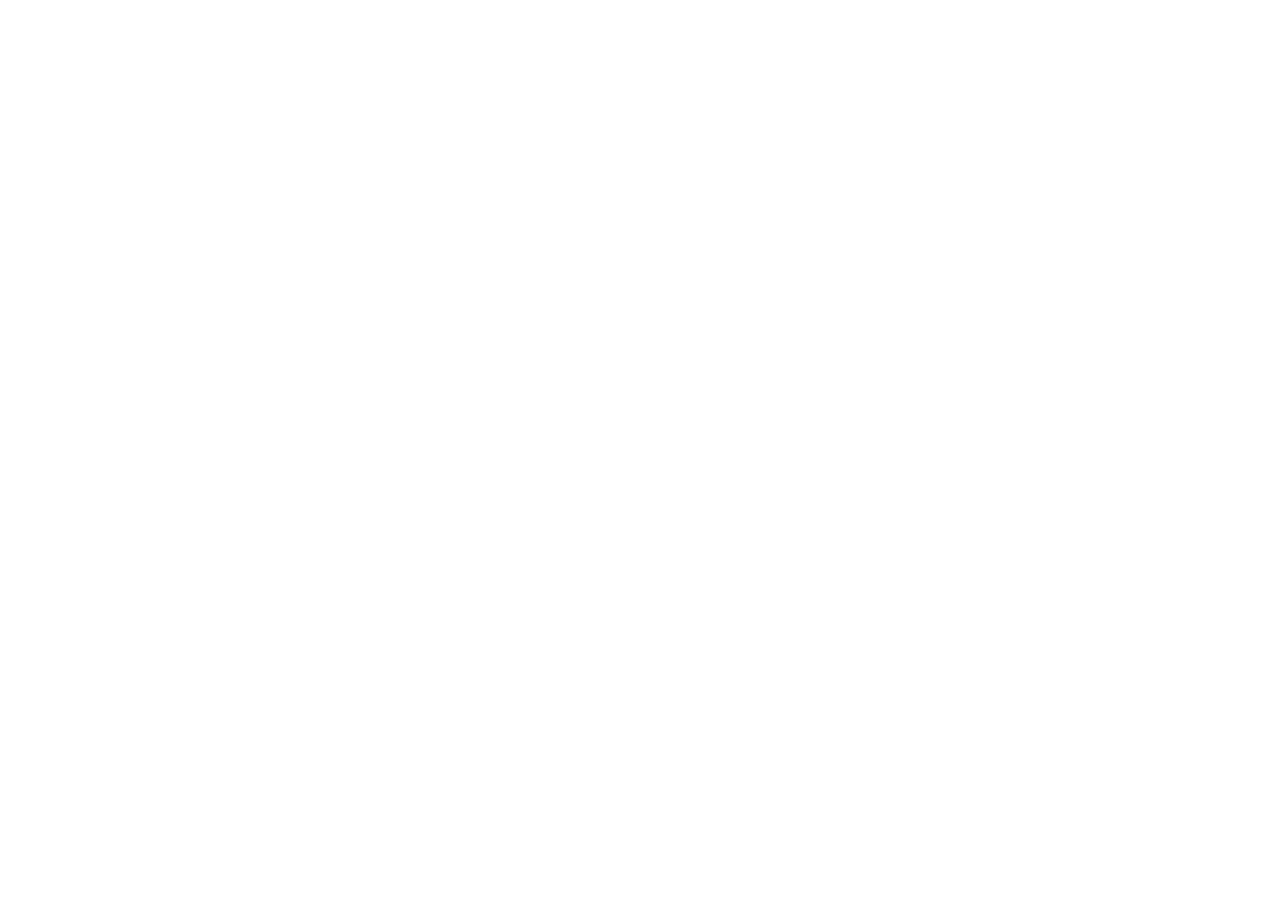
==== commit e27f5461: "new ver" ====
--- a/index.html
+++ b/index.html
@@ -1,2544 +1,7 @@
 <!DOCTYPE html>
 <html lang="zh-CN">
 <head>
-<meta charset="UTF-8">
-<meta name="viewport" content="width=device-width, initial-scale=1.0">
-<title>AI 工具选型指南</title>
-<style>
-  @import url('https://fonts.googleapis.com/css2?family=Noto+Sans+SC:wght@300;400;500;700&family=Inter:wght@400;500;600;700&family=DM+Mono:wght@400;500&display=swap');
-
-  * { box-sizing: border-box; margin: 0; padding: 0; }
-
-  :root {
-    --bg: #fafaf8;
-    --surface: #ffffff;
-    --surface-2: #f4f3ef;
-    --border: #e8e6df;
-    --border-2: #d5d2c8;
-    --text: #1a1917;
-    --text-2: #5c5a54;
-    --text-3: #9b9890;
-    --shadow: 0 10px 28px rgba(26, 25, 23, 0.06);
-    --radius: 10px;
-
-    --slate-bg: #f0efe8; --slate-mid: #7a786e; --slate-text: #3c3b36;
-    --blue-bg: #e8f1fb; --blue-mid: #3578d4; --blue-text: #0d3d7a;
-    --teal-bg: #e0f5ee; --teal-mid: #1a9e75; --teal-text: #085041;
-    --purple-bg: #eeedfe; --purple-mid: #6259c4; --purple-text: #3a2e8e;
-    --amber-bg: #fef3da; --amber-mid: #c98a18; --amber-text: #6b4408;
-    --coral-bg: #faede8; --coral-mid: #c45a35; --coral-text: #7a2e14;
-    --pink-bg: #fceaf2; --pink-mid: #c24880; --pink-text: #7a1f4a;
-    --green-bg: #ebf5dc; --green-mid: #4b7e18; --green-text: #274409;
-  }
-
-  html { font-size: 15px; scroll-behavior: smooth; }
-  body {
-    background: var(--bg);
-    color: var(--text);
-    font-family: 'Inter', 'Noto Sans SC', 'PingFang SC', 'Microsoft YaHei', sans-serif;
-    line-height: 1.6;
-  }
-
-  .page {
-    max-width: 1240px;
-    margin: 0 auto;
-    padding: 0 24px 48px;
-  }
-
-  .topbar-wrap {
-    position: sticky;
-    top: 0;
-    z-index: 120;
-    background: rgba(250, 250, 248, 0.96);
-    backdrop-filter: blur(12px);
-    border-bottom: 1px solid rgba(232, 230, 223, 0.9);
-  }
-
-  .topbar {
-    max-width: 1240px;
-    margin: 0 auto;
-    padding: 14px 24px;
-    display: flex;
-    align-items: center;
-    justify-content: space-between;
-    gap: 16px;
-  }
-
-  .brand {
-    display: flex;
-    align-items: center;
-    gap: 12px;
-    min-width: 0;
-  }
-
-  .brand-mark {
-    width: 34px;
-    height: 34px;
-    border-radius: 10px;
-    background: linear-gradient(135deg, #1a1917 0%, #6259c4 100%);
-    color: #fff;
-    display: flex;
-    align-items: center;
-    justify-content: center;
-    font-size: 0.92rem;
-    font-weight: 700;
-    flex-shrink: 0;
-  }
-
-  .brand-copy {
-    min-width: 0;
-  }
-
-  .brand-title {
-    font-size: 0.86rem;
-    font-weight: 700;
-    line-height: 1.2;
-  }
-
-  .brand-sub {
-    color: var(--text-3);
-    font-size: 0.7rem;
-    line-height: 1.2;
-  }
-
-  .mega-nav {
-    display: flex;
-    align-items: center;
-    gap: 6px;
-    flex: 1 1 auto;
-    justify-content: center;
-    min-width: 0;
-  }
-
-  .mega-item {
-    position: relative;
-  }
-
-  .mega-trigger {
-    appearance: none;
-    border: 0;
-    background: transparent;
-    color: var(--text);
-    font-size: 0.92rem;
-    font-weight: 600;
-    padding: 10px 12px;
-    border-radius: 999px;
-    cursor: pointer;
-    white-space: nowrap;
-  }
-
-  .mega-item:hover .mega-trigger,
-  .mega-item:focus-within .mega-trigger {
-    background: var(--surface);
-    box-shadow: 0 1px 0 rgba(0,0,0,0.04);
-  }
-
-  .mega-panel {
-    position: absolute;
-    left: 0;
-    top: calc(100% + 10px);
-    min-width: 760px;
-    display: none;
-    background: rgba(255,255,255,0.98);
-    border: 1px solid var(--border);
-    border-radius: 18px;
-    box-shadow: 0 24px 56px rgba(26, 25, 23, 0.12);
-    padding: 20px;
-  }
-
-  .mega-item:hover .mega-panel,
-  .mega-item:focus-within .mega-panel {
-    display: grid;
-  }
-
-  .mega-grid {
-    display: grid;
-    grid-template-columns: repeat(2, minmax(0, 1fr));
-    gap: 24px;
-  }
-
-  .mega-col-title {
-    font-size: 0.76rem;
-    color: var(--text-3);
-    font-weight: 700;
-    letter-spacing: 0.08em;
-    text-transform: uppercase;
-    margin-bottom: 10px;
-  }
-
-  .mega-links {
-    display: grid;
-    gap: 8px;
-  }
-
-  .mega-link {
-    display: block;
-    text-decoration: none;
-    color: inherit;
-    padding: 10px 12px;
-    border-radius: 12px;
-    transition: background 0.15s ease;
-  }
-
-  .mega-link:hover {
-    background: var(--surface-2);
-  }
-
-  .mega-link-title {
-    font-size: 0.92rem;
-    font-weight: 700;
-    margin-bottom: 2px;
-  }
-
-  .mega-link-sub {
-    color: var(--text-2);
-    font-size: 0.76rem;
-    line-height: 1.4;
-  }
-
-  .topbar-actions {
-    display: flex;
-    align-items: center;
-    gap: 12px;
-    flex-shrink: 0;
-  }
-
-  .header-wrap {
-    background:
-      radial-gradient(circle at top left, rgba(98, 89, 196, 0.10), transparent 38%),
-      radial-gradient(circle at top right, rgba(26, 158, 117, 0.08), transparent 34%),
-      var(--bg);
-    border-bottom: 1px solid var(--border);
-    margin-bottom: 0;
-  }
-
-  .header {
-    max-width: 1240px;
-    margin: 0 auto;
-    padding: 42px 24px 28px;
-  }
-
-  .header-top {
-    display: flex;
-    align-items: flex-start;
-    justify-content: space-between;
-    gap: 20px;
-    flex-wrap: nowrap;
-  }
-
-  .header-main {
-    flex: 1 1 auto;
-    min-width: 0;
-  }
-
-  .eyebrow {
-    color: var(--text-3);
-    font-size: 0.72rem;
-    letter-spacing: 0.08em;
-    text-transform: uppercase;
-    margin-bottom: 12px;
-    font-family: 'DM Mono', monospace;
-  }
-
-  h1 {
-    font-size: 3.1rem;
-    line-height: 1.03;
-    margin-bottom: 14px;
-    letter-spacing: 0;
-    max-width: 11ch;
-  }
-
-  .subtitle {
-    color: var(--text-2);
-    font-size: 1rem;
-    max-width: 60ch;
-    white-space: normal;
-    overflow: visible;
-    text-overflow: clip;
-  }
-
-  .header-meta {
-    flex: 0 0 260px;
-    min-width: 260px;
-    display: flex;
-    flex-direction: column;
-    align-items: flex-end;
-    gap: 10px;
-  }
-
-  .meta-block {
-    color: var(--text-3);
-    font-size: 0.74rem;
-    line-height: 1.7;
-    text-align: right;
-    font-family: 'DM Mono', monospace;
-  }
-
-  .lang-switch {
-    display: inline-flex;
-    gap: 6px;
-    padding: 4px;
-    border: 1px solid var(--border);
-    border-radius: 999px;
-    background: var(--surface-2);
-  }
-
-  .lang-btn {
-    appearance: none;
-    border: 0;
-    background: transparent;
-    color: var(--text-2);
-    padding: 7px 12px;
-    border-radius: 999px;
-    font-size: 0.78rem;
-    font-weight: 600;
-    cursor: pointer;
-  }
-
-  .lang-btn.active {
-    background: var(--surface);
-    color: var(--text);
-    box-shadow: 0 1px 4px rgba(0,0,0,0.06);
-  }
-
-  .hero-note {
-    margin-top: 26px;
-    padding: 18px 20px;
-    border: 1px solid rgba(232, 230, 223, 0.9);
-    border-radius: 18px;
-    background: rgba(255,255,255,0.82);
-    box-shadow: 0 12px 34px rgba(26, 25, 23, 0.06);
-  }
-
-  .hero-note-title {
-    font-size: 0.76rem;
-    color: var(--text-3);
-    text-transform: uppercase;
-    letter-spacing: 0.06em;
-    margin-bottom: 6px;
-    font-weight: 700;
-  }
-
-  .hero-note p {
-    color: var(--text-2);
-    font-size: 0.9rem;
-    line-height: 1.5;
-  }
-
-  .selector-shell {
-    display: grid;
-    gap: 14px;
-    margin: 28px 0 22px;
-  }
-
-  .selector-panel,
-  .result-panel {
-    background: var(--surface);
-    border: 1px solid var(--border);
-    border-radius: 18px;
-    padding: 22px;
-    box-shadow: 0 10px 30px rgba(26, 25, 23, 0.05);
-  }
-
-  .selector-heading {
-    display: flex;
-    align-items: flex-start;
-    justify-content: space-between;
-    gap: 10px;
-    margin-bottom: 16px;
-  }
-
-  .selector-title {
-    font-size: 1.08rem;
-    font-weight: 700;
-    margin-bottom: 3px;
-  }
-
-  .selector-sub {
-    color: var(--text-2);
-    font-size: 0.82rem;
-  }
-
-  .clear-btn {
-    appearance: none;
-    border: 1px solid var(--border);
-    background: var(--surface-2);
-    color: var(--text-2);
-    border-radius: 999px;
-    padding: 7px 10px;
-    font-size: 0.72rem;
-    cursor: pointer;
-    white-space: nowrap;
-  }
-
-  .selector-actions {
-    display: flex;
-    align-items: center;
-    justify-content: space-between;
-    gap: 12px;
-    margin-top: 16px;
-    padding-top: 14px;
-    border-top: 1px solid var(--border);
-  }
-
-  .selector-hint {
-    color: var(--text-3);
-    font-size: 0.74rem;
-  }
-
-  .apply-btn {
-    appearance: none;
-    border: 1px solid var(--text);
-    background: var(--text);
-    color: var(--surface);
-    border-radius: 999px;
-    padding: 9px 14px;
-    font-size: 0.76rem;
-    font-weight: 600;
-    cursor: pointer;
-    white-space: nowrap;
-  }
-
-  .filter-stack {
-    display: grid;
-    gap: 14px;
-  }
-
-  .filter-group {
-    display: grid;
-    gap: 8px;
-  }
-
-  .filter-label {
-    font-size: 0.73rem;
-    font-weight: 700;
-    color: var(--text-3);
-    text-transform: uppercase;
-    letter-spacing: 0.06em;
-  }
-
-  .filter-pills {
-    display: flex;
-    flex-wrap: wrap;
-    gap: 8px;
-  }
-
-  .filter-pill {
-    appearance: none;
-    border: 1px solid var(--border);
-    background: var(--surface);
-    color: var(--text-2);
-    border-radius: 999px;
-    padding: 8px 12px;
-    font-size: 0.76rem;
-    line-height: 1.2;
-    cursor: pointer;
-    transition: all 0.15s ease;
-  }
-
-  .filter-pill:hover {
-    border-color: var(--border-2);
-    color: var(--text);
-  }
-
-  .filter-pill.active {
-    background: var(--text);
-    color: var(--surface);
-    border-color: var(--text);
-  }
-
-  .result-eyebrow {
-    font-size: 0.73rem;
-    font-weight: 700;
-    color: var(--text-3);
-    text-transform: uppercase;
-    letter-spacing: 0.06em;
-    margin-bottom: 8px;
-  }
-
-  .result-summary {
-    color: var(--text-2);
-    font-size: 0.78rem;
-    margin-bottom: 14px;
-  }
-
-  .result-grid {
-    display: grid;
-    gap: 10px;
-    grid-template-columns: repeat(auto-fit, minmax(280px, 1fr));
-  }
-
-  .result-card {
-    border: 1px solid var(--border);
-    border-radius: 12px;
-    padding: 14px;
-    background: var(--surface);
-  }
-
-  .result-top {
-    display: flex;
-    align-items: center;
-    justify-content: space-between;
-    gap: 10px;
-    margin-bottom: 6px;
-  }
-
-  .result-id {
-    display: flex;
-    align-items: center;
-    gap: 10px;
-    min-width: 0;
-  }
-
-  .result-logo {
-    width: 28px;
-    height: 28px;
-    border-radius: 8px;
-    border: 1px solid var(--border);
-    background: var(--surface-2);
-    flex-shrink: 0;
-  }
-
-  .result-name {
-    font-size: 0.86rem;
-    font-weight: 700;
-  }
-
-  .result-category {
-    color: var(--text-3);
-    font-size: 0.71rem;
-    white-space: nowrap;
-  }
-
-  .result-desc {
-    color: var(--text-2);
-    font-size: 0.76rem;
-    line-height: 1.5;
-    margin-bottom: 8px;
-  }
-
-  .result-why {
-    color: var(--text);
-    font-size: 0.75rem;
-    line-height: 1.45;
-  }
-
-  .secondary-stack {
-    display: grid;
-    gap: 16px;
-    margin-top: 24px;
-  }
-
-  .secondary-panel {
-    background: var(--surface);
-    border: 1px solid var(--border);
-    border-radius: 18px;
-    overflow: hidden;
-  }
-
-  .secondary-panel[open] {
-    box-shadow: var(--shadow);
-  }
-
-  .secondary-summary {
-    list-style: none;
-    cursor: pointer;
-    padding: 17px 18px;
-    display: flex;
-    align-items: center;
-    justify-content: space-between;
-    gap: 12px;
-  }
-
-  .secondary-summary::-webkit-details-marker {
-    display: none;
-  }
-
-  .secondary-title {
-    font-size: 0.88rem;
-    font-weight: 700;
-    margin-bottom: 2px;
-  }
-
-  .secondary-sub {
-    font-size: 0.76rem;
-    color: var(--text-2);
-  }
-
-  .secondary-chevron {
-    color: var(--text-3);
-    font-size: 0.9rem;
-    transition: transform 0.15s ease;
-  }
-
-  .secondary-panel[open] .secondary-chevron {
-    transform: rotate(180deg);
-  }
-
-  .secondary-body {
-    padding: 0 16px 16px;
-  }
-
-  .nav-wrap {
-    position: sticky;
-    top: 64px;
-    z-index: 60;
-    background: rgba(255,255,255,0.88);
-    backdrop-filter: blur(10px);
-    border-bottom: 1px solid var(--border);
-    margin-bottom: 28px;
-  }
-
-  .nav {
-    max-width: 1240px;
-    margin: 0 auto;
-    padding: 0 24px;
-    display: flex;
-    gap: 0;
-    overflow-x: auto;
-    scrollbar-width: none;
-  }
-
-  .nav::-webkit-scrollbar { display: none; }
-
-  .nav-item {
-    flex-shrink: 0;
-    padding: 13px 14px;
-    font-size: 0.8rem;
-    color: var(--text-2);
-    border-bottom: 2px solid transparent;
-    cursor: pointer;
-    display: flex;
-    align-items: center;
-    gap: 8px;
-    white-space: nowrap;
-  }
-
-  .nav-item.active {
-    color: var(--text);
-    border-bottom-color: var(--text);
-  }
-
-  .nav-dot {
-    width: 8px;
-    height: 8px;
-    border-radius: 50%;
-  }
-
-  .overview-grid {
-    display: grid;
-    grid-template-columns: repeat(2, minmax(0, 1fr));
-    gap: 14px;
-  }
-
-  .overview-panel {
-    background: var(--surface);
-    border: 1px solid var(--border);
-    border-radius: 12px;
-    overflow: hidden;
-  }
-
-  .overview-panel-head {
-    display: flex;
-    align-items: center;
-    justify-content: space-between;
-    gap: 12px;
-    padding: 14px 16px;
-    background: var(--surface-2);
-    border-bottom: 1px solid var(--border);
-  }
-
-  .overview-panel-title {
-    font-size: 0.9rem;
-    font-weight: 700;
-  }
-
-  .overview-panel-sub {
-    color: var(--text-2);
-    font-size: 0.76rem;
-  }
-
-  .overview-table {
-    width: 100%;
-    border-collapse: collapse;
-    table-layout: fixed;
-  }
-
-  .overview-table th,
-  .overview-table td {
-    padding: 12px 16px;
-    border-bottom: 1px solid var(--border);
-    vertical-align: top;
-    text-align: left;
-  }
-
-  .overview-table tr:last-child td {
-    border-bottom: 0;
-  }
-
-  .overview-table th {
-    color: var(--text-3);
-    font-size: 0.72rem;
-    font-weight: 700;
-    letter-spacing: 0.04em;
-    text-transform: uppercase;
-    background: rgba(244, 243, 239, 0.45);
-  }
-
-  .overview-table td {
-    font-size: 0.78rem;
-  }
-
-  .overview-row-cat {
-    display: flex;
-    align-items: center;
-    gap: 10px;
-    min-width: 0;
-  }
-
-  .overview-row-dot {
-    width: 10px;
-    height: 10px;
-    border-radius: 50%;
-    flex-shrink: 0;
-    background: var(--accent, var(--slate-mid));
-  }
-
-  .overview-row-name {
-    font-weight: 700;
-  }
-
-  .overview-row-desc {
-    color: var(--text-2);
-    line-height: 1.5;
-  }
-
-  .overview-row-picks {
-    color: var(--text);
-    line-height: 1.5;
-  }
-
-  .overview-card {
-    position: relative;
-    background: var(--surface);
-    border: 1px solid var(--border);
-    border-radius: var(--radius);
-    padding: 18px;
-    display: grid;
-    grid-template-columns: 42px minmax(0, 1fr) auto;
-    align-items: center;
-    gap: 14px;
-    cursor: pointer;
-    transition: transform 0.15s ease, box-shadow 0.15s ease, border-color 0.15s ease;
-  }
-
-  .overview-card:hover {
-    transform: translateY(-1px);
-    box-shadow: var(--shadow);
-    border-color: var(--border-2);
-  }
-
-  .overview-card::before {
-    content: "";
-    position: absolute;
-    left: 0;
-    top: 0;
-    bottom: 0;
-    width: 3px;
-    border-radius: 10px 0 0 10px;
-    background: var(--accent, var(--slate-mid));
-  }
-
-  .overview-icon {
-    width: 42px;
-    height: 42px;
-    border-radius: 12px;
-    background: var(--accent-bg, var(--surface-2));
-    display: flex;
-    align-items: center;
-    justify-content: center;
-    font-size: 1.25rem;
-    flex-shrink: 0;
-  }
-
-  .overview-name {
-    font-size: 0.92rem;
-    font-weight: 700;
-    margin-bottom: 3px;
-  }
-
-  .overview-text {
-    min-width: 0;
-  }
-
-  .overview-sub {
-    color: var(--text-2);
-    font-size: 0.75rem;
-    line-height: 1.4;
-    max-width: 40ch;
-  }
-
-  .overview-count {
-    color: var(--text-2);
-    font-size: 0.72rem;
-    font-family: 'DM Mono', monospace;
-    white-space: nowrap;
-    padding: 5px 8px;
-    border-radius: 999px;
-    background: var(--surface-2);
-    border: 1px solid var(--border);
-    align-self: flex-start;
-  }
-
-  .section {
-    display: none;
-  }
-
-  .section.active {
-    display: block;
-  }
-
-  .section-header {
-    display: flex;
-    align-items: flex-start;
-    gap: 14px;
-    margin-bottom: 16px;
-    padding-bottom: 16px;
-    border-bottom: 1px solid var(--border);
-  }
-
-  .section-icon {
-    width: 46px;
-    height: 46px;
-    border-radius: 12px;
-    background: var(--accent-bg, var(--surface-2));
-    display: flex;
-    align-items: center;
-    justify-content: center;
-    font-size: 1.3rem;
-    flex-shrink: 0;
-  }
-
-  .section-title {
-    font-size: 1.22rem;
-    font-weight: 700;
-    margin-bottom: 3px;
-  }
-
-  .section-desc {
-    color: var(--text-2);
-    font-size: 0.84rem;
-  }
-
-  .when-label {
-    font-size: 0.72rem;
-    font-weight: 700;
-    text-transform: uppercase;
-    letter-spacing: 0.06em;
-    color: var(--text-3);
-    margin: 16px 0 10px;
-  }
-
-  .when-chips {
-    display: flex;
-    flex-wrap: wrap;
-    gap: 8px;
-    margin-bottom: 18px;
-  }
-
-  .when-chip {
-    border: 1px solid var(--border-2);
-    border-radius: 999px;
-    padding: 5px 10px;
-    font-size: 0.72rem;
-    color: var(--text-2);
-    background: var(--surface);
-  }
-
-  .tool-grid {
-    display: grid;
-    grid-template-columns: repeat(auto-fill, minmax(285px, 1fr));
-    gap: 12px;
-  }
-
-  .tool-card {
-    position: relative;
-    background: var(--surface);
-    border: 1px solid var(--border);
-    border-radius: var(--radius);
-    padding: 16px 16px 14px;
-    overflow: hidden;
-    transition: border-color 0.15s ease, box-shadow 0.15s ease;
-  }
-
-  .tool-card:hover {
-    border-color: var(--border-2);
-    box-shadow: var(--shadow);
-  }
-
-  .tool-card::before {
-    content: "";
-    position: absolute;
-    left: 0;
-    top: 0;
-    bottom: 0;
-    width: 3px;
-    background: var(--accent, var(--slate-mid));
-  }
-
-  .tool-top {
-    display: flex;
-    align-items: flex-start;
-    justify-content: space-between;
-    gap: 10px;
-    margin-bottom: 10px;
-  }
-
-  .tool-id {
-    display: flex;
-    gap: 12px;
-    align-items: center;
-    min-width: 0;
-  }
-
-  .tool-logo {
-    width: 34px;
-    height: 34px;
-    border-radius: 10px;
-    border: 1px solid var(--border);
-    background: var(--surface-2);
-    object-fit: cover;
-    flex-shrink: 0;
-  }
-
-  .tool-name {
-    font-size: 0.92rem;
-    font-weight: 700;
-    line-height: 1.35;
-  }
-
-  .tool-badges {
-    display: flex;
-    gap: 6px;
-    flex-wrap: wrap;
-    justify-content: flex-end;
-  }
-
-  .badge {
-    border-radius: 999px;
-    padding: 3px 8px;
-    font-size: 0.66rem;
-    font-weight: 600;
-    border: 1px solid transparent;
-    white-space: nowrap;
-  }
-
-  .badge-top { background: var(--amber-bg); color: var(--amber-text); border-color: #eec97a; }
-  .badge-cn { background: var(--blue-bg); color: var(--blue-text); border-color: #7aaeee; }
-  .badge-open { background: var(--teal-bg); color: var(--teal-text); border-color: #7ed2bb; }
-  .badge-enterprise { background: var(--purple-bg); color: var(--purple-text); border-color: #aaa4ec; }
-  .badge-new { background: var(--coral-bg); color: var(--coral-text); border-color: #eaa48a; }
-  .badge-local { background: var(--slate-bg); color: var(--slate-text); border-color: #b8b5aa; }
-
-  .tool-desc {
-    font-size: 0.79rem;
-    color: var(--text-2);
-    line-height: 1.58;
-    margin-bottom: 12px;
-  }
-
-  .tool-detail {
-    border-top: 1px solid var(--border);
-    padding-top: 12px;
-    display: grid;
-    gap: 7px;
-  }
-
-  .detail-row {
-    display: grid;
-    grid-template-columns: 46px 1fr;
-    gap: 8px;
-    font-size: 0.75rem;
-    line-height: 1.5;
-  }
-
-  .detail-label {
-    color: var(--text-3);
-    font-weight: 700;
-  }
-
-  .detail-val {
-    color: var(--text-2);
-  }
-
-  .decision-section {
-    margin-top: 28px;
-    padding-top: 20px;
-    border-top: 1px solid var(--border);
-  }
-
-  .decision-title {
-    font-size: 0.72rem;
-    font-weight: 700;
-    text-transform: uppercase;
-    letter-spacing: 0.06em;
-    color: var(--text-3);
-    margin-bottom: 10px;
-  }
-
-  .decision-grid {
-    display: grid;
-    grid-template-columns: repeat(2, minmax(0, 1fr));
-    gap: 12px;
-  }
-
-  .decision-card {
-    background: var(--surface);
-    border: 1px solid var(--border);
-    border-radius: 10px;
-    padding: 14px;
-  }
-
-  .decision-q {
-    font-size: 0.78rem;
-    font-weight: 700;
-    margin-bottom: 5px;
-  }
-
-  .decision-a {
-    color: var(--text-2);
-    font-size: 0.75rem;
-    line-height: 1.55;
-  }
-
-  .decision-a strong {
-    color: var(--text);
-  }
-
-  .footer {
-    max-width: 1240px;
-    margin: 34px auto 0;
-    padding: 18px 24px 32px;
-    border-top: 1px solid var(--border);
-    color: var(--text-3);
-    font-size: 0.72rem;
-    display: flex;
-    justify-content: space-between;
-    gap: 12px;
-    flex-wrap: wrap;
-    font-family: 'DM Mono', monospace;
-  }
-
-  @media (max-width: 900px) {
-    .topbar {
-      flex-wrap: wrap;
-      justify-content: space-between;
-    }
-
-    .mega-nav {
-      order: 3;
-      width: 100%;
-      justify-content: flex-start;
-      overflow-x: auto;
-      padding-bottom: 2px;
-    }
-
-    .mega-panel {
-      min-width: 620px;
-    }
-
-    .header-top {
-      flex-wrap: wrap;
-    }
-
-    .header-meta {
-      flex: 1 1 100%;
-      min-width: 0;
-      align-items: flex-start;
-    }
-
-    .overview-grid {
-      grid-template-columns: repeat(2, minmax(0, 1fr));
-    }
-
-    .decision-grid {
-      grid-template-columns: 1fr;
-    }
-  }
-
-  @media (max-width: 700px) {
-    .topbar {
-      padding-left: 16px;
-      padding-right: 16px;
-    }
-
-    .brand-sub {
-      display: none;
-    }
-
-    .mega-panel {
-      display: none !important;
-    }
-
-    .page, .header, .nav {
-      padding-left: 16px;
-      padding-right: 16px;
-    }
-
-    .header-top {
-      flex-direction: column;
-      align-items: flex-start;
-    }
-
-    .header-meta {
-      flex: 1 1 auto;
-      min-width: 0;
-      align-items: flex-start;
-    }
-
-    .selector-heading {
-      flex-direction: column;
-      align-items: flex-start;
-    }
-
-    .selector-actions {
-      flex-direction: column;
-      align-items: flex-start;
-    }
-
-    .subtitle {
-      white-space: normal;
-      overflow: visible;
-      text-overflow: clip;
-    }
-
-    h1 {
-      font-size: 2.35rem;
-      max-width: 100%;
-    }
-
-    .overview-grid {
-      grid-template-columns: 1fr;
-    }
-
-    .secondary-body {
-      padding: 0 12px 12px;
-    }
-
-    .overview-table,
-    .overview-table thead,
-    .overview-table tbody,
-    .overview-table tr,
-    .overview-table th,
-    .overview-table td {
-      display: block;
-      width: 100%;
-    }
-
-    .overview-table thead {
-      display: none;
-    }
-
-    .overview-table td {
-      padding-top: 8px;
-      padding-bottom: 8px;
-      border-bottom: 0;
-    }
-
-    .overview-table tr {
-      padding: 12px 0;
-      border-bottom: 1px solid var(--border);
-    }
-
-    .tool-grid {
-      grid-template-columns: 1fr;
-    }
-  }
-
-  @media print {
-    .nav-wrap { position: static; backdrop-filter: none; }
-    .section { display: block !important; page-break-inside: avoid; }
-    .section + .section { page-break-before: always; }
-  }
-</style>
-</head>
-<body>
-  <div class="topbar-wrap">
-    <div class="topbar">
-      <div class="brand">
-        <div class="brand-mark">AI</div>
-        <div class="brand-copy">
-          <div class="brand-title">AI Tool Selector</div>
-          <div class="brand-sub">Choose faster. Browse deeper.</div>
-        </div>
-      </div>
-      <div class="mega-nav">
-        <div class="mega-item">
-          <button class="mega-trigger">Start Here</button>
-          <div class="mega-panel">
-            <div class="mega-grid">
-              <div>
-                <div class="mega-col-title">Common Routes</div>
-                <div class="mega-links">
-                  <a class="mega-link" href="#" onclick="switchTab('overview'); return false;">
-                    <div class="mega-link-title">Homepage Selector</div>
-                    <div class="mega-link-sub">Use filters first if you are still figuring out what kind of tool you need.</div>
-                  </a>
-                  <a class="mega-link" href="#" onclick="switchTab('search'); return false;">
-                    <div class="mega-link-title">Find live information</div>
-                    <div class="mega-link-sub">Search the web, monitor trends, and compare current tools or competitors.</div>
-                  </a>
-                  <a class="mega-link" href="#" onclick="switchTab('docs'); return false;">
-                    <div class="mega-link-title">Ask your own materials</div>
-                    <div class="mega-link-sub">Upload interview transcripts, PDFs, notes, and internal docs.</div>
-                  </a>
-                  <a class="mega-link" href="#" onclick="switchTab('content'); return false;">
-                    <div class="mega-link-title">Turn work into deliverables</div>
-                    <div class="mega-link-sub">Make reports, decks, summaries, and polished output.</div>
-                  </a>
-                </div>
-              </div>
-              <div>
-                <div class="mega-col-title">Most Common First Picks</div>
-                <div class="mega-links">
-                  <a class="mega-link" href="#" onclick="switchTab('assistants'); return false;">
-                    <div class="mega-link-title">General AI assistants</div>
-                    <div class="mega-link-sub">Start with ChatGPT, Claude, Gemini, Kimi, and DeepSeek.</div>
-                  </a>
-                  <a class="mega-link" href="#" onclick="switchTab('images'); return false;">
-                    <div class="mega-link-title">Image and visual tools</div>
-                    <div class="mega-link-sub">Explore Midjourney, Jimeng, Firefly, and design-first visual tools.</div>
-                  </a>
-                  <a class="mega-link" href="#" onclick="switchTab('coding'); return false;">
-                    <div class="mega-link-title">Coding and app building</div>
-                    <div class="mega-link-sub">Find IDE copilots, agentic coding tools, and fast prototyping products.</div>
-                  </a>
-                  <a class="mega-link" href="#" onclick="switchTab('agents'); return false;">
-                    <div class="mega-link-title">Automation and agents</div>
-                    <div class="mega-link-sub">Connect workflows, bots, and internal AI apps across tools.</div>
-                  </a>
-                </div>
-              </div>
-            </div>
-          </div>
-        </div>
-        <div class="mega-item">
-          <button class="mega-trigger">Browse Categories</button>
-          <div class="mega-panel">
-            <div class="mega-grid">
-              <div>
-                <div class="mega-col-title">Product Layers</div>
-                <div class="mega-links">
-                  <a class="mega-link" href="#" onclick="switchTab('assistants'); return false;">
-                    <div class="mega-link-title">Everyday AI Assistants</div>
-                    <div class="mega-link-sub">General-purpose tools for asking, writing, translating, and thinking.</div>
-                  </a>
-                  <a class="mega-link" href="#" onclick="switchTab('search'); return false;">
-                    <div class="mega-link-title">Search / Deep Research</div>
-                    <div class="mega-link-sub">Tools for live web search, source-backed answers, and monitoring.</div>
-                  </a>
-                  <a class="mega-link" href="#" onclick="switchTab('docs'); return false;">
-                    <div class="mega-link-title">Document-grounded Research</div>
-                    <div class="mega-link-sub">AI that answers from your own materials instead of the open web.</div>
-                  </a>
-                  <a class="mega-link" href="#" onclick="switchTab('content'); return false;">
-                    <div class="mega-link-title">Writing / Docs / Slides</div>
-                    <div class="mega-link-sub">Tools that turn ideas into deliverables people can actually use.</div>
-                  </a>
-                  <a class="mega-link" href="#" onclick="switchTab('meetings'); return false;">
-                    <div class="mega-link-title">Meetings / Transcription</div>
-                    <div class="mega-link-sub">Capture interviews, meeting notes, and action items.</div>
-                  </a>
-                  <a class="mega-link" href="#" onclick="switchTab('knowledge'); return false;">
-                    <div class="mega-link-title">Knowledge Base / Second Brain</div>
-                    <div class="mega-link-sub">Long-term storage, retrieval, and internal knowledge organization.</div>
-                  </a>
-                </div>
-              </div>
-              <div>
-                <div class="mega-col-title">Creation + Build</div>
-                <div class="mega-links">
-                  <a class="mega-link" href="#" onclick="switchTab('images'); return false;">
-                    <div class="mega-link-title">Image / Design Generation</div>
-                    <div class="mega-link-sub">Posters, concept visuals, brand assets, and design exploration.</div>
-                  </a>
-                  <a class="mega-link" href="#" onclick="switchTab('video'); return false;">
-                    <div class="mega-link-title">Video / Voice / Music</div>
-                    <div class="mega-link-sub">Short videos, avatars, voiceovers, and music drafts.</div>
-                  </a>
-                  <a class="mega-link" href="#" onclick="switchTab('coding'); return false;">
-                    <div class="mega-link-title">Coding / App Building</div>
-                    <div class="mega-link-sub">Write code, modify projects, and generate prototypes or apps.</div>
-                  </a>
-                  <a class="mega-link" href="#" onclick="switchTab('agents'); return false;">
-                    <div class="mega-link-title">Workflow / Agent Platforms</div>
-                    <div class="mega-link-sub">Automations, AI apps, multi-step workflows, and bots.</div>
-                  </a>
-                  <a class="mega-link" href="#" onclick="switchTab('scraping'); return false;">
-                    <div class="mega-link-title">Web Data Collection</div>
-                    <div class="mega-link-sub">Turn websites into structured data or LLM-ready context.</div>
-                  </a>
-                  <a class="mega-link" href="#" onclick="switchTab('models'); return false;">
-                    <div class="mega-link-title">Model Taxonomy</div>
-                    <div class="mega-link-sub">Understand the engines under the products: flagship, open, and Chinese models.</div>
-                  </a>
-                </div>
-              </div>
-            </div>
-          </div>
-        </div>
-        <div class="mega-item">
-          <button class="mega-trigger" onclick="switchTab('models')">Models</button>
-        </div>
-      </div>
-      <div class="topbar-actions">
-        <div class="lang-switch" aria-label="Language switch">
-          <button class="lang-btn active" data-lang="zh">中文</button>
-          <button class="lang-btn" data-lang="en">English</button>
-        </div>
-      </div>
-    </div>
-  </div>
-  <div class="header-wrap">
-    <div class="header">
-      <div class="header-top">
-        <div class="header-main">
-          <div class="eyebrow" id="eyebrow">AI Tool Selector Guide</div>
-          <h1 id="page-title"></h1>
-          <p class="subtitle" id="page-subtitle"></p>
-        </div>
-        <div class="header-meta">
-          <div class="meta-block" id="meta-block"></div>
-        </div>
-      </div>
-      <div class="hero-note">
-        <div class="hero-note-title" id="hero-note-title-1"></div>
-        <p id="hero-note-body-1"></p>
-      </div>
-    </div>
-  </div>
-
-  <div class="nav-wrap">
-    <div class="nav" id="nav"></div>
-  </div>
-
-  <div class="page">
-    <div id="tab-overview" class="section active">
-      <div class="selector-shell">
-        <div class="selector-panel">
-          <div class="selector-heading">
-            <div>
-              <div class="selector-title" id="selector-title"></div>
-              <div class="selector-sub" id="selector-sub"></div>
-            </div>
-            <button class="clear-btn" id="clear-filters-btn" onclick="resetFilters()"></button>
-          </div>
-          <div class="filter-stack" id="selector-filters"></div>
-          <div class="selector-actions">
-            <div class="selector-hint" id="selector-hint"></div>
-            <button class="apply-btn" id="apply-filters-btn" onclick="applyFilters()"></button>
-          </div>
-        </div>
-        <div class="result-panel" id="result-panel">
-          <div class="result-eyebrow" id="results-title"></div>
-          <div class="result-summary" id="results-summary"></div>
-          <div class="result-grid" id="results-grid"></div>
-        </div>
-      </div>
-      <div class="secondary-stack">
-        <details class="secondary-panel" open>
-          <summary class="secondary-summary">
-            <div>
-              <div class="secondary-title" id="featured-block-title"></div>
-              <div class="secondary-sub" id="featured-block-sub"></div>
-            </div>
-            <span class="secondary-chevron">⌄</span>
-          </summary>
-          <div class="secondary-body">
-            <div class="overview-grid" id="overview-grid"></div>
-          </div>
-        </details>
-        <details class="secondary-panel">
-          <summary class="secondary-summary">
-            <div>
-              <div class="secondary-title" id="quick-title"></div>
-              <div class="secondary-sub" id="quick-subtitle"></div>
-            </div>
-            <span class="secondary-chevron">⌄</span>
-          </summary>
-          <div class="secondary-body">
-            <div class="decision-grid" id="quick-grid"></div>
-          </div>
-        </details>
-        <details class="secondary-panel">
-          <summary class="secondary-summary">
-            <div>
-              <div class="secondary-title" id="overview-panel-title"></div>
-              <div class="secondary-sub" id="overview-panel-sub"></div>
-            </div>
-            <span class="secondary-chevron">⌄</span>
-          </summary>
-          <div class="secondary-body">
-            <table class="overview-table">
-              <thead>
-                <tr>
-                  <th id="overview-head-1"></th>
-                  <th id="overview-head-2"></th>
-                  <th id="overview-head-3"></th>
-                </tr>
-              </thead>
-              <tbody id="overview-table-body"></tbody>
-            </table>
-          </div>
-        </details>
-      </div>
-    </div>
-    <div id="sections-root"></div>
-  </div>
-
-  <div class="footer">
-    <span id="footer-left"></span>
-    <span id="footer-mid"></span>
-    <span id="footer-right"></span>
-  </div>
-
-<script>
-const uiText = {
-  zh: {
-    title: 'AI 工具选型指南',
-    subtitle: '给第一次做 AI 选型的人：先按任务找入口，再按模型理解能力边界。',
-    meta: '版本 3.1 · 2026-05\\n12 个分类 · 100+ 个产品\\n适用：研究 / 产品 / 设计 / 运营 / 开发',
-    hero1Title: '第一步：先判断任务',
-    hero1Body: '你现在更像是在找信息、读材料、出报告、做图、写代码，还是跑自动化？',
-    hero2Title: '第二步：再判断来源',
-    hero2Body: '答案需要来自实时网络、你自己的文档、团队知识库，还是模型本身的常识？',
-    hero3Title: '第三步：再看产出',
-    hero3Body: '你要的是聊天问答、研究报告、PPT、图片视频、代码，还是可重复执行的流程？',
-    featuredBlockTitle: '从常见入口开始',
-    featuredBlockSub: '如果你只是想先知道“现在该点哪个 AI”，先看这几条主路线。',
-    overviewPanelTitle: '完整分类表',
-    overviewPanelSub: '当你已经知道任务方向，再用这张表快速定位更细的工具带。',
-    overviewHead1: '分类',
-    overviewHead2: '这类工具是干什么的',
-    overviewHead3: '优先认识',
-    quickTitle: '最常见的四种起点',
-    quick: [
-      ['我要看最新行业信息', '用 <strong>Perplexity</strong> 或 <strong>Genspark</strong>，适合实时搜索、带来源研究。'],
-      ['我要只基于自己的材料问答', '用 <strong>NotebookLM</strong>，最适合文档型研究和访谈材料。'],
-      ['我要快速产出报告 / PPT', '用 <strong>Gamma</strong>、<strong>Canva AI</strong>、<strong>Notion AI</strong>。'],
-      ['我要做中文长文和中文协作', '先看 <strong>Kimi</strong>、<strong>DeepSeek</strong>、<strong>豆包</strong>、<strong>通义千问</strong>。']
-    ],
-    overviewSection: '总览',
-    toolCount: '个产品',
-    whenLabel: '适用场景',
-    decisionTitle: '如何选',
-    detailFit: '适合',
-    detailWhy: '看点',
-    footerLeft: 'AI 工具选型指南 · 2026',
-    footerMid: '产品层 + 模型层 · 中英双语切换',
-    footerRight: '面向：想知道“现在该用哪个 AI”的人'
-  },
-  en: {
-    title: 'AI Tool Selector Guide',
-    subtitle: 'For first-time AI selection: start with the job, then compare model capability layers.',
-    meta: 'Version 3.1 · 2026-05\\n12 categories · 100+ products\\nFor research / product / design / ops / engineering',
-    hero1Title: 'Step 1: Pick the job',
-    hero1Body: 'Are you searching the web, reading source material, making a deck, generating visuals, coding, or automating work?',
-    hero2Title: 'Step 2: Pick the source',
-    hero2Body: 'Should the answer come from the live web, your own files, a team knowledge base, or the model’s built-in knowledge?',
-    hero3Title: 'Step 3: Pick the output',
-    hero3Body: 'Do you need a chat answer, a report, slides, images, code, or a repeatable workflow?',
-    featuredBlockTitle: 'Start with common routes',
-    featuredBlockSub: 'If you just want to know which AI to try first, begin with these main lanes.',
-    overviewPanelTitle: 'Full Taxonomy',
-    overviewPanelSub: 'Once you know the task direction, use this table to zoom into the right tool lane.',
-    overviewHead1: 'Category',
-    overviewHead2: 'What It Covers',
-    overviewHead3: 'Start With',
-    quickTitle: 'Four common starting points',
-    quick: [
-      ['I need live web research', 'Use <strong>Perplexity</strong> or <strong>Genspark</strong> for up-to-date search with sources.'],
-      ['I need answers only from my own files', 'Use <strong>NotebookLM</strong> for document-grounded research and interview materials.'],
-      ['I need a report or deck fast', 'Use <strong>Gamma</strong>, <strong>Canva AI</strong>, or <strong>Notion AI</strong>.'],
-      ['I need strong Chinese-language support', 'Start with <strong>Kimi</strong>, <strong>DeepSeek</strong>, <strong>Doubao</strong>, and <strong>Qwen</strong>.']
-    ],
-    overviewSection: 'Overview',
-    toolCount: 'products',
-    whenLabel: 'Use Cases',
-    decisionTitle: 'How To Choose',
-    detailFit: 'Best For',
-    detailWhy: 'Why',
-    footerLeft: 'AI Tool Selector Guide · 2026',
-    footerMid: 'Product layer + model layer · Bilingual toggle',
-    footerRight: 'For anyone asking: “which AI should I use now?”'
-  }
-};
-
-const categories = [
-  {
-    id: 'models',
-    icon: '🧠',
-    accent: 'var(--purple-mid)',
-    accentBg: 'var(--purple-bg)',
-    title: { zh: '模型图谱', en: 'Model Taxonomy' },
-    desc: {
-      zh: '先理解底层能力层：旗舰多模态、快模型、开源模型，以及中国主流模型家族。',
-      en: 'Understand the model layer first: flagship multimodal, fast workhorse, open models, and major Chinese model families.'
-    },
-    chips: {
-      zh: ['旗舰多模态', '开源模型', '中国模型', '推理与成本平衡'],
-      en: ['Flagship multimodal', 'Open models', 'Chinese model families', 'Reasoning vs. speed']
-    },
-    decisions: {
-      zh: [
-        ['要最强综合能力', '看 <strong>GPT-5.4</strong>、<strong>Claude Opus 4.6</strong>、<strong>Gemini 3.1 Pro</strong>。'],
-        ['要日常主力和更快响应', '看 <strong>Claude Sonnet 4.6</strong>、<strong>Gemini 3 Flash</strong>、<strong>Gemini 3.1 Flash-Lite</strong>。'],
-        ['要开放生态或本地部署', '看 <strong>Gemma 4</strong>、<strong>Llama 4</strong>、<strong>Qwen</strong>、<strong>DeepSeek</strong>。'],
-        ['要中国语境和本土生态', '看 <strong>豆包 Seed</strong>、<strong>MiniMax</strong>、<strong>混元</strong>、<strong>文心</strong>、<strong>GLM</strong>。']
-      ],
-      en: [
-        ['Need the highest-end frontier stack', 'Look at <strong>GPT-5.4</strong>, <strong>Claude Opus 4.6</strong>, and <strong>Gemini 3.1 Pro</strong>.'],
-        ['Need fast daily production models', 'Look at <strong>Claude Sonnet 4.6</strong>, <strong>Gemini 3 Flash</strong>, and <strong>Gemini 3.1 Flash-Lite</strong>.'],
-        ['Need open ecosystems or local deployment', 'Look at <strong>Gemma 4</strong>, <strong>Llama 4</strong>, <strong>Qwen</strong>, and <strong>DeepSeek</strong>.'],
-        ['Need Chinese-first model ecosystems', 'Look at <strong>Doubao Seed</strong>, <strong>MiniMax</strong>, <strong>Hunyuan</strong>, <strong>ERNIE</strong>, and <strong>GLM</strong>.']
-      ]
-    },
-    tools: [
-      {
-        name: '旗舰多模态',
-        logo: 'https://www.google.com/s2/favicons?domain=openai.com&sz=64',
-        badges: ['top'],
-        desc: {
-          zh: '适合做高难度推理、跨模态分析、复杂编程和高价值任务，是 2026 年主流闭源能力天花板。',
-          en: 'Best for frontier reasoning, multimodal analysis, complex coding, and high-value tasks across major proprietary stacks.'
-        },
-        fit: {
-          zh: '企业主力模型、复杂研究、Agent 与编程',
-          en: 'Enterprise default models, deep research, agents, and coding'
-        },
-        why: {
-          zh: 'GPT-5.4 · Claude Opus 4.6 · Gemini 3.1 Pro',
-          en: 'GPT-5.4 · Claude Opus 4.6 · Gemini 3.1 Pro'
-        }
-      },
-      {
-        name: '快模型 / 主力模型',
-        logo: 'https://www.google.com/s2/favicons?domain=anthropic.com&sz=64',
-        badges: [],
-        desc: {
-          zh: '更适合团队日常大规模使用：速度、成本、质量更平衡，通常是写作、分析和协作的常用默认档。',
-          en: 'The daily workhorse tier: a better balance of speed, cost, and quality for writing, analysis, and large-scale use.'
-        },
-        fit: {
-          zh: '日常写作、分析、协作、批量任务',
-          en: 'Daily writing, analysis, collaboration, and batch workflows'
-        },
-        why: {
-          zh: 'Claude Sonnet 4.6 · Gemini 3 Flash · Gemini 3.1 Flash-Lite',
-          en: 'Claude Sonnet 4.6 · Gemini 3 Flash · Gemini 3.1 Flash-Lite'
-        }
-      },
-      {
-        name: '全球开源模型',
-        logo: 'https://www.google.com/s2/favicons?domain=ai.google.dev&sz=64',
-        badges: ['open'],
-        desc: {
-          zh: '适合自建、微调、本地部署和开发者生态，强调开放权重与可控性。',
-          en: 'Best for self-hosting, fine-tuning, local deployment, and developer ecosystems built around open weights.'
-        },
-        fit: {
-          zh: '自定义应用、本地推理、开发者平台',
-          en: 'Custom apps, local inference, and developer platforms'
-        },
-        why: {
-          zh: 'Gemma 4（Google）· Llama 4（Meta）',
-          en: 'Gemma 4 (Google) · Llama 4 (Meta)'
-        }
-      },
-      {
-        name: '中国闭源主力模型',
-        logo: 'https://www.google.com/s2/favicons?domain=minimax.io&sz=64',
-        badges: ['cn'],
-        desc: {
-          zh: '适合中文语境、国内产品生态、商业落地和多模态场景，是中国大厂与独角兽的核心能力层。',
-          en: 'Designed for Chinese-language use, local ecosystems, enterprise rollout, and multimodal product stacks.'
-        },
-        fit: {
-          zh: '国内办公生态、中文助手、企业应用',
-          en: 'Chinese enterprise stacks, assistants, and local products'
-        },
-        why: {
-          zh: 'Doubao Seed · MiniMax M2.7 · 腾讯混元 HY 2.0 Think · ERNIE 4.5',
-          en: 'Doubao Seed · MiniMax M2.7 · Tencent Hunyuan HY 2.0 Think · ERNIE 4.5'
-        }
-      },
-      {
-        name: '中国开发者偏爱模型',
-        logo: 'https://www.google.com/s2/favicons?domain=qwenlm.ai&sz=64',
-        badges: ['cn', 'open'],
-        desc: {
-          zh: '这些模型在中国开发者圈和开源生态里非常活跃，适合编程、推理和自建工作流。',
-          en: 'These are the major Chinese developer-favorite models for coding, reasoning, and self-built workflows.'
-        },
-        fit: {
-          zh: '开发者、自建平台、开源推理、工程集成',
-          en: 'Developers, self-hosted stacks, open inference, engineering integration'
-        },
-        why: {
-          zh: 'Qwen 3.x · GLM-4.5 · DeepSeek-V3.1 · DeepSeek-R1',
-          en: 'Qwen 3.x · GLM-4.5 · DeepSeek-V3.1 · DeepSeek-R1'
-        }
-      }
-    ]
-  },
-  {
-    id: 'assistants',
-    icon: '💬',
-    accent: 'var(--blue-mid)',
-    accentBg: 'var(--blue-bg)',
-    title: { zh: '通用 AI 助手', en: 'Everyday AI Assistants' },
-    desc: {
-      zh: '日常问答、写作、翻译、头脑风暴、信息解释，适合大多数人每天打开就用。',
-      en: 'Daily Q&A, writing, translation, brainstorming, and general-purpose help for most users.'
-    },
-    chips: {
-      zh: ['日常问答', '写作润色', '翻译', '框架搭建', '中文主流工具'],
-      en: ['Everyday Q&A', 'Writing', 'Translation', 'Framework thinking', 'Mainstream Chinese tools']
-    },
-    decisions: {
-      zh: [
-        ['想要最通用、生态最全', '选 <strong>ChatGPT</strong>。'],
-        ['想要文字质感和推理感更强', '选 <strong>Claude</strong>。'],
-        ['想吃 Google 生态和多模态', '选 <strong>Gemini</strong>。'],
-        ['想要中文性价比与长文处理', '选 <strong>Kimi</strong> 或 <strong>DeepSeek</strong>。']
-      ],
-      en: [
-        ['Want the broadest general-purpose tool', 'Pick <strong>ChatGPT</strong>.'],
-        ['Want stronger writing texture and reasoning feel', 'Pick <strong>Claude</strong>.'],
-        ['Want Google ecosystem and multimodality', 'Pick <strong>Gemini</strong>.'],
-        ['Want strong Chinese value and long-context use', 'Pick <strong>Kimi</strong> or <strong>DeepSeek</strong>.']
-      ]
-    },
-    tools: [
-      { name: 'ChatGPT', domain: 'chatgpt.com', badges: ['top'], desc: { zh: '通用能力最均衡的入口，适合写作、分析、学习、研究和轻度创作。', en: 'The broadest general-purpose entry point for writing, analysis, learning, research, and light creation.' }, fit: { zh: '大多数人的默认主力 AI', en: 'The default AI for most people' }, why: { zh: '生态完整，产品能力广，适合长期主用', en: 'Broad capabilities, mature product surface, good long-term default' } },
-      { name: 'Claude', domain: 'claude.ai', badges: ['top'], desc: { zh: '长文理解和写作质感很强，常被用于归纳、分析、报告和精修文稿。', en: 'Known for strong long-form reasoning and polished writing, often used for synthesis and reporting.' }, fit: { zh: '高质量写作、分析、结构化表达', en: 'High-quality writing, analysis, and structured expression' }, why: { zh: '文字输出稳定，适合深度内容工作', en: 'Reliable writing quality for deep content work' } },
-      { name: 'Gemini', domain: 'gemini.google.com', badges: [], desc: { zh: 'Google 体系的通用 AI 助手，适合多模态输入和一次性喂入大量材料。', en: 'Google’s general assistant, strong for multimodal inputs and handling large context windows.' }, fit: { zh: '大材料处理、Google 生态用户', en: 'Large-context work and Google ecosystem users' }, why: { zh: '大上下文、多模态、文档结合强', en: 'Large context, multimodality, strong doc handling' } },
-      { name: 'DeepSeek', domain: 'deepseek.com', badges: ['cn'], desc: { zh: '中文表现强、性价比高，很多人拿它做中文分析、代码和长文问答。', en: 'High-value Chinese-first assistant used heavily for analysis, coding, and long-form Q&A.' }, fit: { zh: '中文推理、开发者、预算敏感用户', en: 'Chinese reasoning, developers, and cost-sensitive users' }, why: { zh: '中文好用，模型口碑强，开发者友好', en: 'Strong Chinese performance and strong developer reputation' } },
-      { name: 'Kimi', domain: 'kimi.com', badges: ['cn'], desc: { zh: '很适合中文长文档阅读和快速总结，在产品、研究、运营场景里很常见。', en: 'Popular for Chinese long-document reading and quick synthesis in product and research workflows.' }, fit: { zh: '中文材料整理、竞品研究、长报告', en: 'Chinese materials, competitive research, long reports' }, why: { zh: '长文本体验好，上手快', en: 'Strong long-context experience and easy onboarding' } },
-      { name: '豆包', domain: 'doubao.com', badges: ['cn'], desc: { zh: '字节系主流 AI 助手，和飞书、内容、搜索、多模态场景有较强联动。', en: 'ByteDance’s mainstream assistant with strong connections to content, search, and productivity workflows.' }, fit: { zh: '国内用户、字节生态、日常助手', en: 'Chinese users, ByteDance ecosystem, daily assistance' }, why: { zh: '产品覆盖广，国内使用门槛低', en: 'Broad consumer reach and easy access in China' } },
-      { name: '通义千问', domain: 'tongyi.aliyun.com', badges: ['cn'], desc: { zh: '阿里系主力 AI 助手，兼顾通用问答、企业应用和开发者生态。', en: 'Alibaba’s mainstream assistant spanning consumer use, enterprise workflows, and developer adoption.' }, fit: { zh: '阿里云用户、中文办公、开发者', en: 'Alibaba Cloud users, Chinese office workflows, developers' }, why: { zh: 'Qwen 模型家族带动产品与开发两端', en: 'Strong bridge between product use and the Qwen model ecosystem' } },
-      { name: '腾讯元宝', domain: 'yuanbao.tencent.com', badges: ['cn'], desc: { zh: '腾讯系 AI 助手，适合国内办公和内容协作场景。', en: 'Tencent’s assistant for Chinese productivity and collaboration use cases.' }, fit: { zh: '腾讯生态、协作办公、轻内容', en: 'Tencent ecosystem, collaboration, and light content work' }, why: { zh: '混元能力叠加腾讯入口', en: 'Backed by Hunyuan and Tencent distribution' } },
-      { name: '智谱清言', domain: 'zhipuai.cn', badges: ['cn'], desc: { zh: '智谱面向大众的 AI 助手入口，适合中文问答、学习、办公和企业试用。', en: 'Zhipu’s consumer-facing assistant, useful for Chinese Q&A, office work, learning, and enterprise trials.' }, fit: { zh: '中文通用使用、企业了解 GLM 生态', en: 'General Chinese use and teams exploring the GLM ecosystem' }, why: { zh: '连接 GLM 模型能力与产品层', en: 'Connects the GLM model family to a usable product layer' } },
-      { name: '文心一言', domain: 'yiyan.baidu.com', badges: ['cn'], desc: { zh: '百度系通用 AI 助手，适合国内搜索、办公和企业生态。', en: 'Baidu’s mainstream assistant for search, office scenarios, and enterprise use in China.' }, fit: { zh: '百度生态、企业试用、中文办公', en: 'Baidu ecosystem, enterprise trial use, and Chinese office workflows' }, why: { zh: '文心模型与百度入口一体化', en: 'Integrated with Baidu’s ERNIE model and distribution channels' } },
-      { name: 'Microsoft Copilot', domain: 'copilot.microsoft.com', badges: ['enterprise'], desc: { zh: '微软面向个人与办公用户的通用 AI 入口，适合 Word、Excel、邮件和会议场景。', en: 'Microsoft’s general AI layer for personal and office productivity across docs, email, and meetings.' }, fit: { zh: '微软生态用户、Office 办公', en: 'Microsoft ecosystem users and Office productivity' }, why: { zh: '与 Microsoft 365 集成自然', en: 'Natural fit inside the Microsoft 365 stack' } },
-      { name: 'Grok', domain: 'grok.com', badges: ['new'], desc: { zh: '偏实时、偏互联网语境的通用助手，适合快速了解舆论和热点。', en: 'A real-time, internet-native assistant often used for commentary, trend watching, and quick takes.' }, fit: { zh: '热点讨论、实时舆情、轻研究', en: 'Trend monitoring, real-time chatter, and lightweight research' }, why: { zh: '风格鲜明，适合快节奏信息环境', en: 'Distinct style for fast-moving information environments' } }
-    ]
-  },
-  {
-    id: 'search',
-    icon: '🔎',
-    accent: 'var(--teal-mid)',
-    accentBg: 'var(--teal-bg)',
-    title: { zh: '搜索 / 深度研究 / 监测', en: 'Search / Deep Research / Monitoring' },
-    desc: {
-      zh: '适合查找最新信息、做带引用研究、监测行业变化与竞品动态。',
-      en: 'Use these for live information discovery, cited research, and market or brand monitoring.'
-    },
-    chips: {
-      zh: ['实时联网', '带来源', '行业追踪', '竞品监测'],
-      en: ['Live web', 'Citations', 'Industry tracking', 'Competitor monitoring']
-    },
-    decisions: {
-      zh: [
-        ['想最快拿到带来源回答', '用 <strong>Perplexity</strong>。'],
-        ['想做更完整的研究包', '用 <strong>Genspark</strong>。'],
-        ['想持续盯新闻和竞品', '用 <strong>Google Alerts</strong>、<strong>Brandwatch</strong>、<strong>清博</strong>。'],
-        ['想走中文搜索入口', '用 <strong>秘塔 AI 搜索</strong>。']
-      ],
-      en: [
-        ['Need a fast answer with sources', 'Use <strong>Perplexity</strong>.'],
-        ['Need a fuller research packet', 'Use <strong>Genspark</strong>.'],
-        ['Need ongoing monitoring', 'Use <strong>Google Alerts</strong>, <strong>Brandwatch</strong>, or <strong>Qingbo</strong>.'],
-        ['Need a Chinese-first research search tool', 'Use <strong>Metaso</strong>.']
-      ]
-    },
-    tools: [
-      { name: 'Perplexity', domain: 'perplexity.ai', badges: ['top'], desc: { zh: 'AI 搜索的代表产品，擅长带来源引用的实时问答与快速 research。', en: 'A leading AI search product for cited, up-to-date answers and fast research workflows.' }, fit: { zh: '行业研究、竞品扫描、实时问题', en: 'Industry research, competitor scans, and live questions' }, why: { zh: '搜索快、引用清晰、适合判断“外面发生了什么”', en: 'Fast search with clear citations and strong current-awareness' } },
-      { name: 'Genspark', domain: 'genspark.ai', badges: ['new'], desc: { zh: '更偏 agent 化研究，适合把主题自动整理成更完整的研究页面或汇总包。', en: 'A more agentic research product that organizes topics into fuller research pages and structured summaries.' }, fit: { zh: '研究包、专题梳理、资料聚合', en: 'Research packets, topic synthesis, and information aggregation' }, why: { zh: '适合从问题走向成品', en: 'Good when you want research to become a deliverable' } },
-      { name: '秘塔 AI 搜索', domain: 'metaso.cn', badges: ['cn'], desc: { zh: '中文语境下很实用的 AI 搜索产品，适合搜中文资料与国内资讯。', en: 'A practical Chinese-first AI search tool for local-language web sources and domestic information.' }, fit: { zh: '中文搜索、国内研究、新闻梳理', en: 'Chinese search, local research, and news synthesis' }, why: { zh: '中文体验友好，国内资料可达性好', en: 'Better reach into Chinese-language sources' } },
-      { name: 'Google Alerts', domain: 'google.com', badges: [], desc: { zh: '免费、轻量的关键词订阅工具，适合盯品牌、竞品和行业词。', en: 'A free lightweight alerting tool for tracking brands, competitors, and topic keywords.' }, fit: { zh: '低成本监测、关键词提醒', en: 'Low-cost monitoring and keyword alerts' }, why: { zh: '简单稳定，适合先搭基础监控', en: 'Simple and reliable for baseline monitoring' } },
-      { name: 'Brandwatch', domain: 'brandwatch.com', badges: ['enterprise'], desc: { zh: '企业级社媒与品牌舆情平台，适合国际市场监测、情绪分析和品牌追踪。', en: 'An enterprise social listening platform for market monitoring, sentiment analysis, and brand tracking.' }, fit: { zh: '品牌团队、国际市场、社媒洞察', en: 'Brand teams, global markets, and social insights' }, why: { zh: '数据维度丰富，适合专业舆情工作', en: 'Rich social datasets for professional listening work' } },
-      { name: 'Meltwater', domain: 'meltwater.com', badges: ['enterprise'], desc: { zh: '偏媒体监测和品牌 intelligence，适合 PR、传播和舆论追踪。', en: 'Focused on media intelligence and brand monitoring for PR, communications, and narrative tracking.' }, fit: { zh: '公关、传播、媒体舆情', en: 'PR, communications, and media monitoring' }, why: { zh: '适合品牌与传播团队', en: 'Strong fit for communications teams' } },
-      { name: 'Talkwalker', domain: 'talkwalker.com', badges: ['enterprise'], desc: { zh: '国际常见的社媒分析与品牌监测产品，适合持续观察口碑和声量。', en: 'A well-known global social analytics tool for tracking reputation, mentions, and conversation volume.' }, fit: { zh: '全球品牌监测、社媒分析', en: 'Global brand monitoring and social analysis' }, why: { zh: '在品牌监测领域成熟稳定', en: 'Mature and well-established in brand monitoring' } },
-      { name: '清博', domain: 'gsdata.cn', badges: ['cn'], desc: { zh: '国内常用的新媒体和舆情监测平台，适合微信、微博等中文生态追踪。', en: 'A common Chinese media-monitoring platform for WeChat, Weibo, and other domestic channels.' }, fit: { zh: '中文舆情、新媒体、品牌监测', en: 'Chinese public opinion, new media, and brand monitoring' }, why: { zh: '更贴近国内平台和语境', en: 'Closer to Chinese channels and local contexts' } }
-    ]
-  },
-  {
-    id: 'scraping',
-    icon: '🕸️',
-    accent: 'var(--slate-mid)',
-    accentBg: 'var(--slate-bg)',
-    title: { zh: '网页数据采集', en: 'Web Data Collection / AI Scraping' },
-    desc: {
-      zh: '把网站内容转成结构化数据、Markdown 或 API 结果，用于后续分析、知识库和 Agent。',
-      en: 'Convert websites into structured data, markdown, or API-ready inputs for analysis, RAG, and agents.'
-    },
-    chips: {
-      zh: ['网页转 Markdown', '结构化抓取', 'Agent 数据源', '开发者工具'],
-      en: ['Web to markdown', 'Structured extraction', 'Agent data sources', 'Developer tools']
-    },
-    decisions: {
-      zh: [
-        ['想快速把网页喂给 LLM', '用 <strong>Firecrawl</strong>。'],
-        ['想按语义批量搜网页', '用 <strong>Exa</strong>。'],
-        ['想要成熟抓取基础设施', '用 <strong>Apify</strong> 或 <strong>Bright Data</strong>。'],
-        ['想给 Agent 增加搜索能力', '用 <strong>Tavily</strong>。']
-      ],
-      en: [
-        ['Need LLM-ready website content fast', 'Use <strong>Firecrawl</strong>.'],
-        ['Need semantic web search at scale', 'Use <strong>Exa</strong>.'],
-        ['Need mature scraping infrastructure', 'Use <strong>Apify</strong> or <strong>Bright Data</strong>.'],
-        ['Need search APIs for agents', 'Use <strong>Tavily</strong>.']
-      ]
-    },
-    tools: [
-      { name: 'Firecrawl', domain: 'firecrawl.dev', badges: ['top'], desc: { zh: '把网页抓成 Markdown 或结构化内容，是“把网站变成 LLM 能读的资料”的代表工具。', en: 'A leading tool for turning websites into markdown and structured data that LLMs can actually use.' }, fit: { zh: '知识库、RAG、网页分析、自动化', en: 'Knowledge bases, RAG, web analysis, and automation' }, why: { zh: '对 AI 工作流友好，输入干净', en: 'Very AI-workflow-friendly with clean outputs' } },
-      { name: 'Exa', domain: 'exa.ai', badges: ['top', 'open'], desc: { zh: '偏语义搜索 API，适合围绕话题找高相关网页、做资料池和研究 pipeline。', en: 'A semantic search API used to discover highly relevant web pages for research pipelines and topic-based retrieval.' }, fit: { zh: '开发者、研究 API、批量网页探索', en: 'Developers, research APIs, and large-scale web exploration' }, why: { zh: '比传统关键词搜索更偏语义', en: 'More semantic than keyword-only search' } },
-      { name: 'Apify', domain: 'apify.com', badges: [], desc: { zh: '成熟的网页抓取与自动化平台，适合需要大量采集网页、社媒和电商数据的团队。', en: 'A mature scraping and automation platform for teams collecting website, social, and commerce data at scale.' }, fit: { zh: '大规模采集、爬虫团队、数据运营', en: 'Large-scale extraction, scraping teams, and data operations' }, why: { zh: '基础设施成熟，生态丰富', en: 'Mature infrastructure with a strong actor ecosystem' } },
-      { name: 'Tavily', domain: 'tavily.com', badges: ['open'], desc: { zh: '专为 AI Agent 和搜索型应用设计的搜索 API，常见于自动研究链路。', en: 'A search API built specifically for AI agents and search-centric applications.' }, fit: { zh: 'Agent、自动研究、开发集成', en: 'Agents, automated research, and developer integration' }, why: { zh: '适合让模型自己去查', en: 'Great for letting models search programmatically' } },
-      { name: 'Jina AI Reader', domain: 'jina.ai', badges: ['open'], desc: { zh: '用统一接口把网页、PDF 等内容转成更适合模型读取的文本。', en: 'Provides simple interfaces for converting web pages and PDFs into model-friendly text.' }, fit: { zh: '开发者、轻量内容提取、Agent 输入', en: 'Developers, lightweight extraction, and agent inputs' }, why: { zh: '简单直接，适合嵌入现有流程', en: 'Simple and practical for embedding into existing workflows' } },
-      { name: 'Bright Data', domain: 'brightdata.com', badges: ['enterprise'], desc: { zh: '企业级数据采集基础设施，适合复杂网页、大规模代理和合规数据项目。', en: 'Enterprise-grade data collection infrastructure for complex targets, proxy networks, and compliant large-scale scraping.' }, fit: { zh: '大规模抓取、复杂网站、企业项目', en: 'Large-scale scraping, difficult targets, and enterprise projects' }, why: { zh: '能力强，但更偏专业团队', en: 'Very powerful, but mainly for advanced teams' } }
-    ]
-  },
-  {
-    id: 'docs',
-    icon: '📚',
-    accent: 'var(--amber-mid)',
-    accentBg: 'var(--amber-bg)',
-    title: { zh: '文档型研究 / 私有资料问答', en: 'Document-Grounded Research' },
-    desc: {
-      zh: '上传你自己的访谈、报告、论文、PDF 和笔记，只基于这些材料回答问题和提炼洞察。',
-      en: 'Upload your own interviews, reports, papers, PDFs, and notes, then ask grounded questions against those sources.'
-    },
-    chips: {
-      zh: ['上传资料', '减少幻觉', '研究问答', '文档洞察'],
-      en: ['Uploaded sources', 'Lower hallucination risk', 'Research Q&A', 'Document insights']
-    },
-    decisions: {
-      zh: [
-        ['想做最稳的资料问答', '用 <strong>NotebookLM</strong>。'],
-        ['想做学术证据整理', '看 <strong>Elicit</strong> 和 <strong>Consensus</strong>。'],
-        ['想给团队做研究工作台', '看 <strong>Hebbia</strong>。'],
-        ['想在搜索里带上自己的项目资料', '用 <strong>Perplexity Spaces</strong>。']
-      ],
-      en: [
-        ['Need the cleanest grounded Q&A', 'Use <strong>NotebookLM</strong>.'],
-        ['Need evidence-first literature help', 'Look at <strong>Elicit</strong> and <strong>Consensus</strong>.'],
-        ['Need a team research workspace', 'Look at <strong>Hebbia</strong>.'],
-        ['Need project spaces inside search', 'Use <strong>Perplexity Spaces</strong>.']
-      ]
-    },
-    tools: [
-      { name: 'NotebookLM', domain: 'notebooklm.google.com', badges: ['top'], desc: { zh: '最适合“只基于我上传的资料回答”，是用研、访谈、竞品报告和学习整理的王牌工具。', en: 'One of the best tools for answering strictly from your uploaded sources, especially for research and interview materials.' }, fit: { zh: '研究资料、访谈文稿、项目知识包', en: 'Research materials, interviews, and project knowledge packs' }, why: { zh: '来源可控，信任感强，做研究特别顺手', en: 'Grounded answers with strong source control and trust' } },
-      { name: 'Elicit', domain: 'elicit.com', badges: [], desc: { zh: '偏文献研究和证据梳理，适合需要找论文、比较结论和提炼研究摘要。', en: 'Focused on literature discovery and evidence synthesis, especially for papers and structured research review.' }, fit: { zh: '学术研究、证据综述、文献摘要', en: 'Academic research, evidence reviews, and literature summaries' }, why: { zh: '不是泛问答，而是偏研究方法', en: 'More research-method oriented than generic Q&A' } },
-      { name: 'Consensus', domain: 'consensus.app', badges: [], desc: { zh: '面向论文和研究证据的问答与总结工具，适合从学术材料里找明确结论。', en: 'A research-focused question-answering tool that helps surface conclusions from academic papers.' }, fit: { zh: '论文问题、证据查找、学术问答', en: 'Paper-driven questions and evidence lookup' }, why: { zh: '更像“研究证据搜索引擎”', en: 'Feels closer to an evidence search engine' } },
-      { name: 'Hebbia', domain: 'hebbia.com', badges: ['enterprise'], desc: { zh: '更偏专业团队研究工作台，适合法务、金融、咨询和复杂材料拆解。', en: 'A research workspace for professional teams dealing with complex documents in finance, legal, and consulting contexts.' }, fit: { zh: '专业研究团队、复杂文档任务', en: 'Professional research teams and complex document analysis' }, why: { zh: '适合高强度文档操作', en: 'Built for intensive document work' } },
-      { name: 'Perplexity Spaces', domain: 'perplexity.ai', badges: [], desc: { zh: '把搜索和项目空间结合起来，适合围绕一个主题持续积累资料和问答。', en: 'Combines search with project spaces so you can build and revisit a topic-specific research workspace.' }, fit: { zh: '项目研究空间、持续追踪', en: 'Project-based research spaces and ongoing tracking' }, why: { zh: '搜索和项目资料在一个地方', en: 'Search and project context live together' } }
-    ]
-  },
-  {
-    id: 'content',
-    icon: '✍️',
-    accent: 'var(--teal-mid)',
-    accentBg: 'var(--teal-bg)',
-    title: { zh: '写作 / 文档 / 幻灯片', en: 'Writing / Docs / Slides' },
-    desc: {
-      zh: '把分析结果变成看得见的交付物：报告、PRD、PPT、周报、提案和内容稿件。',
-      en: 'Turn thinking into deliverables: reports, PRDs, presentations, weekly updates, proposals, and content drafts.'
-    },
-    chips: {
-      zh: ['报告', 'PRD', '周报', 'PPT', '商务表达'],
-      en: ['Reports', 'PRDs', 'Weekly updates', 'Decks', 'Business communication']
-    },
-    decisions: {
-      zh: [
-        ['想一句话出 deck', '用 <strong>Gamma</strong>。'],
-        ['想继续做设计排版', '用 <strong>Canva AI</strong>。'],
-        ['文档本来就在团队知识库里', '用 <strong>Notion AI</strong> 或 <strong>Writer</strong>。'],
-        ['想做营销文案流水线', '看 <strong>Jasper</strong>、<strong>Copy.ai</strong>。']
-      ],
-      en: [
-        ['Need a deck from a prompt', 'Use <strong>Gamma</strong>.'],
-        ['Need better visual polish after drafting', 'Use <strong>Canva AI</strong>.'],
-        ['Already live inside docs and knowledge tools', 'Use <strong>Notion AI</strong> or <strong>Writer</strong>.'],
-        ['Need repeatable marketing copy workflows', 'Look at <strong>Jasper</strong> and <strong>Copy.ai</strong>.']
-      ]
-    },
-    tools: [
-      { name: 'Gamma', domain: 'gamma.app', badges: ['top'], desc: { zh: '一句话生成演示文稿和文档，是把想法快速变成“可发出去内容”的高效工具。', en: 'A fast way to turn ideas into slides and shareable documents from a prompt.' }, fit: { zh: 'PPT、汇报、提案、研究总结', en: 'Presentations, reports, proposals, and research summaries' }, why: { zh: '成稿快，适合先出结构和版本一', en: 'Very fast first draft generation' } },
-      { name: 'Canva AI', domain: 'canva.com', badges: ['top'], desc: { zh: '适合把文档进一步做成更漂亮的可视化表达，也能补图、做社媒和平面内容。', en: 'Great for turning documents into polished visual communication, with strong design and asset support.' }, fit: { zh: '视觉化报告、营销图文、演示优化', en: 'Visual reports, marketing content, and presentation polish' }, why: { zh: '设计友好，适合非设计师', en: 'Design-friendly for non-designers' } },
-      { name: 'Tome', domain: 'tome.app', badges: [], desc: { zh: '偏叙事型的演示和内容组织工具，适合讲故事式展示。', en: 'A storytelling-oriented presentation tool for narrative-style communication.' }, fit: { zh: '故事型汇报、品牌介绍、视觉叙事', en: 'Narrative decks, brand storytelling, and visual explanation' }, why: { zh: '适合讲“逻辑线”而非仅堆信息', en: 'Good for storyline-driven presentations' } },
-      { name: 'Napkin AI', domain: 'napkin.ai', badges: ['new'], desc: { zh: '把文字想法自动变成图示和结构图，适合做框架表达和概念说明。', en: 'Turns text into diagrams and structured visuals for frameworks and concept communication.' }, fit: { zh: '方法论、流程图、框架表达', en: 'Frameworks, process maps, and concept diagrams' }, why: { zh: '很适合把抽象想法画出来', en: 'Great for visualizing abstract ideas quickly' } },
-      { name: 'Beautiful.ai', domain: 'beautiful.ai', badges: [], desc: { zh: '更偏模板化和商务化的幻灯片生成，适合标准企业汇报。', en: 'A more template-driven slide tool suited to standard business presentations.' }, fit: { zh: '商务汇报、模板化 deck', en: 'Business decks and templated presentation workflows' }, why: { zh: '稳定、规整、适合公司场景', en: 'Reliable and structured for business settings' } },
-      { name: 'Notion AI', domain: 'notion.so', badges: [], desc: { zh: '直接在文档和知识库里写总结、改写、翻译和生成初稿，适合团队协作环境。', en: 'Embedded directly inside docs and knowledge spaces for summarizing, rewriting, translating, and drafting.' }, fit: { zh: '团队文档、项目记录、知识整理', en: 'Team docs, project notes, and knowledge work' }, why: { zh: '文档即工作流，切换成本低', en: 'Low-friction because it lives inside the doc workflow' } },
-      { name: 'Jasper', domain: 'jasper.ai', badges: [], desc: { zh: '老牌营销文案 AI，适合品牌和市场团队做批量内容生产。', en: 'A long-standing AI copy platform for marketing and brand teams producing content at scale.' }, fit: { zh: '营销内容、品牌文案、批量产出', en: 'Marketing content, brand copy, and scaled production' }, why: { zh: '偏营销团队而非通用助手', en: 'Built more for marketing teams than generic assistant use' } },
-      { name: 'Writer', domain: 'writer.com', badges: ['enterprise'], desc: { zh: '企业级写作和内容治理平台，强调品牌一致性、审批和合规。', en: 'An enterprise writing platform focused on governance, brand consistency, and compliance.' }, fit: { zh: '企业内容团队、品牌规范、合规写作', en: 'Enterprise content teams, brand governance, and compliant writing' }, why: { zh: '很适合组织级内容管理', en: 'Strong fit for organization-scale content control' } },
-      { name: 'Copy.ai', domain: 'copy.ai', badges: [], desc: { zh: '更偏销售和增长场景的自动内容生成，适合 outbound、邮件和营销动作。', en: 'A sales- and growth-focused content automation platform for outbound, email, and go-to-market workflows.' }, fit: { zh: '销售运营、邮件、增长内容', en: 'Sales ops, email flows, and growth content' }, why: { zh: '适合把内容生成接到业务动作上', en: 'Useful when content generation drives a business workflow' } }
-    ]
-  },
-  {
-    id: 'meetings',
-    icon: '🎙️',
-    accent: 'var(--coral-mid)',
-    accentBg: 'var(--coral-bg)',
-    title: { zh: '会议 / 转录 / 协作', en: 'Meetings / Transcription / Collaboration' },
-    desc: {
-      zh: '用来记录会议、访谈、复盘和 action items，把音频变成可检索内容。',
-      en: 'Capture meetings, interviews, and action items by turning audio into searchable text and summaries.'
-    },
-    chips: {
-      zh: ['会议纪要', '访谈转录', '行动项', '协作回顾'],
-      en: ['Meeting notes', 'Interview transcription', 'Action items', 'Collaboration']
-    },
-    decisions: {
-      zh: [
-        ['你在飞书生态里', '用 <strong>飞书妙记</strong>。'],
-        ['想要英文会议和跨平台', '用 <strong>Otter</strong> 或 <strong>Fireflies.ai</strong>。'],
-        ['想要自动摘要和 follow-up', '用 <strong>Fathom</strong> 或 <strong>Read AI</strong>。'],
-        ['想要安静记录个人会议笔记', '用 <strong>Granola</strong>。']
-      ],
-      en: [
-        ['Inside the Feishu/Lark ecosystem', 'Use <strong>Miaoji</strong>.'],
-        ['Need English meetings and broad integrations', 'Use <strong>Otter</strong> or <strong>Fireflies.ai</strong>.'],
-        ['Need summaries and follow-up automation', 'Use <strong>Fathom</strong> or <strong>Read AI</strong>.'],
-        ['Need a quiet personal note layer', 'Use <strong>Granola</strong>.']
-      ]
-    },
-    tools: [
-      { name: '飞书妙记', domain: 'feishu.cn', badges: ['top', 'cn'], desc: { zh: '飞书生态里的录音转写与摘要工具，适合访谈、评审、用研和团队复盘。', en: 'Feishu’s meeting transcription and summarization tool for interviews, reviews, and team debriefs.' }, fit: { zh: '飞书团队、访谈研究、内部会议', en: 'Feishu teams, interviews, and internal meetings' }, why: { zh: '与国内协作环境连接自然', en: 'A natural fit for Chinese collaboration workflows' } },
-      { name: 'Otter', domain: 'otter.ai', badges: [], desc: { zh: '老牌会议转录工具，适合英文会议和常见视频会议平台。', en: 'A long-standing transcription product for English meetings and mainstream video platforms.' }, fit: { zh: '英文会议、跨平台纪要', en: 'English meetings and cross-platform notes' }, why: { zh: '稳定好用，认知成本低', en: 'Reliable and easy to adopt' } },
-      { name: 'Fireflies.ai', domain: 'fireflies.ai', badges: [], desc: { zh: '自动进会、录音、总结和同步 CRM/协作工具，适合销售和跨团队会议。', en: 'Auto-joins meetings, records, summarizes, and syncs to CRM or collaboration tools.' }, fit: { zh: '销售、跨团队同步、会议自动化', en: 'Sales, cross-team sync, and meeting automation' }, why: { zh: '后续动作衔接强', en: 'Strong downstream workflow integration' } },
-      { name: 'Fathom', domain: 'fathom.video', badges: ['new'], desc: { zh: '适合快速拿到清晰会议摘要和重点片段，很多团队拿来做“会后 5 分钟回顾”。', en: 'A strong tool for fast meeting summaries and highlight clips.' }, fit: { zh: '会后快速回顾、团队同步', en: 'Post-meeting recap and team sync' }, why: { zh: '摘要清楚，适合节省回看时间', en: 'Clear summaries that reduce replay time' } },
-      { name: 'Read AI', domain: 'read.ai', badges: [], desc: { zh: '偏会议洞察与参与度分析，适合管理和协作效率场景。', en: 'More focused on meeting intelligence and participation analytics.' }, fit: { zh: '管理协作、会议健康度观察', en: 'Manager workflows and meeting effectiveness' }, why: { zh: '不只是转录，还看参与表现', en: 'Looks beyond transcripts into meeting behavior' } },
-      { name: 'Granola', domain: 'granola.ai', badges: ['new'], desc: { zh: '低打扰的 AI 会议笔记工具，适合个人轻量记录和整理。', en: 'A low-friction AI meeting note tool designed for quiet personal capture and organization.' }, fit: { zh: '个人会议笔记、轻量协作', en: 'Personal meeting notes and lightweight collaboration' }, why: { zh: '风格轻，不像重型会议系统', en: 'Feels lighter than a full meeting stack' } },
-      { name: '腾讯会议 AI', domain: 'meeting.tencent.com', badges: ['cn'], desc: { zh: '腾讯会议里的 AI 纪要能力，适合国内企业的会中记录和总结。', en: 'Tencent Meeting’s built-in AI note layer for domestic collaboration and summaries.' }, fit: { zh: '国内企业会议、腾讯生态', en: 'Chinese enterprise meetings and Tencent environments' }, why: { zh: '本地协作入口强', en: 'Strong local distribution and meeting adoption' } }
-    ]
-  },
-  {
-    id: 'images',
-    icon: '🖼️',
-    accent: 'var(--pink-mid)',
-    accentBg: 'var(--pink-bg)',
-    title: { zh: '图片 / 设计生成', en: 'Image / Design Generation' },
-    desc: {
-      zh: '适合做海报、概念图、用户画像配图、广告视觉、UI 参考和品牌创意素材。',
-      en: 'Use these for posters, concept art, persona imagery, ads, visual references, and branded creative assets.'
-    },
-    chips: {
-      zh: ['海报', '品牌视觉', '概念图', 'persona 配图', '设计素材'],
-      en: ['Posters', 'Brand visuals', 'Concept art', 'Persona imagery', 'Design assets']
-    },
-    decisions: {
-      zh: [
-        ['想要最强审美和质感', '用 <strong>Midjourney</strong>。'],
-        ['想要更贴近中文创作场景', '用 <strong>即梦</strong>。'],
-        ['想要设计流程和商业素材协同', '用 <strong>Adobe Firefly</strong>。'],
-        ['想做字效、海报和图形感', '看 <strong>Ideogram</strong> 与 <strong>Recraft</strong>。']
-      ],
-      en: [
-        ['Need the strongest visual taste', 'Use <strong>Midjourney</strong>.'],
-        ['Need a Chinese-first creative workflow', 'Use <strong>Jimeng</strong>.'],
-        ['Need design-suite integration', 'Use <strong>Adobe Firefly</strong>.'],
-        ['Need typography and graphic poster work', 'Look at <strong>Ideogram</strong> and <strong>Recraft</strong>.']
-      ]
-    },
-    tools: [
-      { name: 'Midjourney', domain: 'midjourney.com', badges: ['top'], desc: { zh: '高质感图片生成代表，适合广告感、风格探索和高审美视觉。', en: 'A leading image model for premium aesthetic output, concepting, and stylized visuals.' }, fit: { zh: '品牌图、概念图、海报、灵感图', en: 'Brand images, concept art, posters, and mood visuals' }, why: { zh: '审美强，成图“像成品”', en: 'Very strong aesthetic quality out of the box' } },
-      { name: '即梦', domain: 'jimeng.jianying.com', badges: ['cn', 'top'], desc: { zh: '字节系主流生图产品，适合中文提示词、社媒、内容和国内创作场景。', en: 'A mainstream ByteDance image tool that works well with Chinese prompts and domestic creative workflows.' }, fit: { zh: '中文创作、内容配图、社媒视觉', en: 'Chinese creative work, social visuals, and content imagery' }, why: { zh: '国内好用，门槛低，联动内容生态', en: 'Easy to use in China with strong content ecosystem links' } },
-      { name: 'Adobe Firefly', domain: 'firefly.adobe.com', badges: [], desc: { zh: '设计师友好的商业图像工具，适合和 Adobe 套件一起做品牌和营销素材。', en: 'A design-friendly commercial image tool that fits neatly into Adobe workflows.' }, fit: { zh: '商业设计、品牌素材、设计团队', en: 'Commercial design, brand assets, and design teams' }, why: { zh: '与 Photoshop / Illustrator 配合自然', en: 'Fits naturally with Photoshop and Illustrator workflows' } },
-      { name: 'Ideogram', domain: 'ideogram.ai', badges: ['new'], desc: { zh: '在海报、排版和带字视觉上很有特色，适合做标题图和宣传图。', en: 'Especially strong for posters, typography, and text-heavy visuals.' }, fit: { zh: '带字海报、封面图、营销图', en: 'Poster typography, cover images, and marketing graphics' }, why: { zh: '字效表现好', en: 'Notably good text rendering and typography feel' } },
-      { name: 'Leonardo AI', domain: 'leonardo.ai', badges: [], desc: { zh: '适合做创意资产和游戏美术方向的图片生成，也常被用于素材探索。', en: 'Commonly used for game art, creative assets, and iterative concept exploration.' }, fit: { zh: '创意素材、游戏风格、探索迭代', en: 'Creative assets, game styles, and iterative exploration' }, why: { zh: '控制项丰富，适合创作者', en: 'Flexible controls for creators' } },
-      { name: 'Recraft', domain: 'recraft.ai', badges: ['new'], desc: { zh: '更偏设计图形和品牌资产，适合图标、插图、营销图组件化输出。', en: 'Leans toward graphic design and brand assets, especially illustrations and composable marketing visuals.' }, fit: { zh: '品牌素材、插图、图形资产', en: 'Brand assets, illustrations, and graphic elements' }, why: { zh: '比“纯生图”更像设计工具', en: 'Feels more like a design tool than raw image generation' } },
-      { name: 'DALL·E', domain: 'openai.com', badges: [], desc: { zh: 'OpenAI 的图像生成能力，适合和 ChatGPT 工作流一起使用。', en: 'OpenAI’s image generation layer, especially useful inside the ChatGPT workflow.' }, fit: { zh: '聊天中做图、轻量创意产出', en: 'In-chat image creation and lightweight visual ideation' }, why: { zh: '适合把问答和作图连在一起', en: 'Convenient when image generation sits inside a broader AI workflow' } },
-      { name: 'Stable Diffusion', domain: 'stability.ai', badges: ['open'], desc: { zh: '开放生态里最有代表性的图像模型路线，适合自建和深度定制。', en: 'A foundational open image model ecosystem for local use, customization, and experimentation.' }, fit: { zh: '本地部署、模型定制、进阶玩家', en: 'Local deployment, model customization, and advanced users' }, why: { zh: '开放、可控、社区资源多', en: 'Open and highly customizable with a huge community' } },
-      { name: 'ComfyUI', domain: 'comfy.org', badges: ['open', 'local'], desc: { zh: '更像 Stable Diffusion 的工作流编排台，适合把图像生成做成可控流程。', en: 'A workflow layer for image generation that lets advanced users build modular visual pipelines.' }, fit: { zh: '高级图像工作流、节点化控制', en: 'Advanced image pipelines and node-based control' }, why: { zh: '适合想要“把生成过程拆开控制”的人', en: 'Ideal when you want fine-grained control over generation steps' } }
-    ]
-  },
-  {
-    id: 'video',
-    icon: '🎬',
-    accent: 'var(--coral-mid)',
-    accentBg: 'var(--coral-bg)',
-    title: { zh: '视频 / 语音 / 数字人 / 音乐', en: 'Video / Voice / Avatar / Music' },
-    desc: {
-      zh: '适合做短视频、角色动画、配音、数字人演示和音乐草稿。',
-      en: 'Use these for short video generation, motion, avatars, voice, narration, and music drafts.'
-    },
-    chips: {
-      zh: ['短视频', '数字人', '配音', '音乐', '多模态创作'],
-      en: ['Short video', 'Avatars', 'Voice', 'Music', 'Multimodal creation']
-    },
-    decisions: {
-      zh: [
-        ['想做高质量视频生成', '看 <strong>Runway</strong>、<strong>可灵</strong>、<strong>海螺</strong>。'],
-        ['想做会说话的人像视频', '用 <strong>HeyGen</strong>。'],
-        ['想要专业级声音', '用 <strong>ElevenLabs</strong>。'],
-        ['想做 AI 音乐草稿', '用 <strong>Suno</strong> 或 <strong>Udio</strong>。']
-      ],
-      en: [
-        ['Need strong AI video generation', 'Look at <strong>Runway</strong>, <strong>Kling</strong>, and <strong>Hailuo</strong>.'],
-        ['Need talking avatars', 'Use <strong>HeyGen</strong>.'],
-        ['Need top voice generation', 'Use <strong>ElevenLabs</strong>.'],
-        ['Need AI music drafts', 'Use <strong>Suno</strong> or <strong>Udio</strong>.']
-      ]
-    },
-    tools: [
-      { name: 'Runway', domain: 'runwayml.com', badges: ['top'], desc: { zh: '国际上最常见的视频生成与编辑平台之一，适合创意短片和营销视频。', en: 'One of the best-known AI video platforms for creative clips, social content, and editing workflows.' }, fit: { zh: '营销视频、概念短片、创意团队', en: 'Marketing videos, concept clips, and creative teams' }, why: { zh: '视频工作流成熟，全球创作者常用', en: 'Mature workflows with broad creator adoption' } },
-      { name: 'Kling 可灵', domain: 'klingai.com', badges: ['cn', 'top'], desc: { zh: '中国主流视频生成产品，适合人物动作、镜头感和中文创作环境。', en: 'A leading Chinese video generation product known for strong motion and creator appeal.' }, fit: { zh: '中文视频创作、角色镜头、短内容', en: 'Chinese video creation, character motion, and short-form content' }, why: { zh: '国内声量高，视频效果很受关注', en: 'High visibility in China with strong video output' } },
-      { name: 'MiniMax Hailuo', domain: 'hailuoai.video', badges: ['cn'], desc: { zh: 'MiniMax 的视频方向产品，适合多模态创作和国内视频实验。', en: 'MiniMax’s video-focused product for multimodal creation and Chinese-market experimentation.' }, fit: { zh: '国内视频创作、多模态内容', en: 'Chinese-market video creation and multimodal content' }, why: { zh: 'MiniMax 是必须认识的中国大模型玩家', en: 'Important because MiniMax is now a major Chinese model company' } },
-      { name: 'Pika', domain: 'pika.art', badges: ['new'], desc: { zh: '偏创意和社媒场景的视频生成产品，适合快速出实验性画面。', en: 'A creative video generation tool often used for fast social-style experiments and animated concepts.' }, fit: { zh: '实验短视频、创意表达、社媒', en: 'Experimental short clips, social content, and creative play' }, why: { zh: '轻快、上手快、适合试想法', en: 'Fast and playful for testing ideas' } },
-      { name: 'HeyGen', domain: 'heygen.com', badges: [], desc: { zh: '数字人和 AI 视频讲解很常见的选择，适合演示、培训和多语种视频。', en: 'A common choice for AI avatars and talking-head videos in training, demos, and multilingual explainers.' }, fit: { zh: '数字人讲解、培训视频、企业演示', en: 'Avatar explainers, training videos, and business demos' }, why: { zh: '数字人产品成熟', en: 'One of the more mature avatar products' } },
-      { name: 'ElevenLabs', domain: 'elevenlabs.io', badges: [], desc: { zh: '主流 AI 语音生成工具，适合配音、角色声音和多语种语音内容。', en: 'A leading AI voice tool for narration, character voices, and multilingual audio.' }, fit: { zh: '配音、播客、视频旁白、语音产品', en: 'Voiceovers, podcasts, video narration, and voice products' }, why: { zh: '声音质量高，应用面广', en: 'High-quality voice output with broad use cases' } },
-      { name: 'Suno', domain: 'suno.com', badges: [], desc: { zh: 'AI 音乐生成的主流代表，适合做 demo、灵感草稿和短内容音乐。', en: 'One of the most visible AI music tools for demos, draft tracks, and short-form content.' }, fit: { zh: '音乐草稿、短视频配乐、创意探索', en: 'Music drafts, short-video soundtracks, and creative exploration' }, why: { zh: '易用且容易快速得到成品感', en: 'Easy to use and fast to get a finished-feeling result' } },
-      { name: 'Udio', domain: 'udio.com', badges: [], desc: { zh: '另一条主流 AI 音乐路线，适合做歌曲风格探索和长一点的音乐段落。', en: 'Another major AI music product often used for style exploration and longer song segments.' }, fit: { zh: '歌曲实验、风格探索、音乐内容', en: 'Song experiments, style exploration, and music content' }, why: { zh: '与 Suno 一起构成主流音乐双核心', en: 'One of the two major mainstream AI music choices' } }
-    ]
-  },
-  {
-    id: 'coding',
-    icon: '⌘',
-    accent: 'var(--green-mid)',
-    accentBg: 'var(--green-bg)',
-    title: { zh: '编程 / 搭产品', en: 'Coding / App Building' },
-    desc: {
-      zh: '适合写代码、改项目、搭原型、做内部工具和快速生成可运行应用。',
-      en: 'Use these to write code, modify projects, prototype apps, and build internal tools quickly.'
-    },
-    chips: {
-      zh: ['IDE 辅助', 'Agent 编程', '原型产品', '低代码建站'],
-      en: ['IDE copilots', 'Coding agents', 'Product prototyping', 'App generation']
-    },
-    decisions: {
-      zh: [
-        ['想在 IDE 里边写边改', '用 <strong>Cursor</strong>。'],
-        ['想让 AI 像工程师一样动项目', '用 <strong>Claude Code</strong> 或 <strong>Codex</strong>。'],
-        ['想最快做一个能跑的 App', '用 <strong>Lovable</strong>、<strong>Bolt</strong> 或 <strong>v0</strong>。'],
-        ['已经在 GitHub / VS Code 里工作', '用 <strong>GitHub Copilot</strong>。']
-      ],
-      en: [
-        ['Need AI inside an IDE', 'Use <strong>Cursor</strong>.'],
-        ['Need an agent that can operate on a project', 'Use <strong>Claude Code</strong> or <strong>Codex</strong>.'],
-        ['Need a running app fast', 'Use <strong>Lovable</strong>, <strong>Bolt</strong>, or <strong>v0</strong>.'],
-        ['Already work inside GitHub and VS Code', 'Use <strong>GitHub Copilot</strong>.']
-      ]
-    },
-    tools: [
-      { name: 'Cursor', domain: 'cursor.com', badges: ['top'], desc: { zh: 'AI 原生 IDE，适合程序员在完整代码库里边读边改边问。', en: 'An AI-native IDE built for coding directly against a real codebase.' }, fit: { zh: '工程项目、脚本、开发日常', en: 'Engineering projects, scripts, and daily coding' }, why: { zh: '对“在 IDE 里工作”的人非常顺手', en: 'Excellent fit for people who already live inside an IDE' } },
-      { name: 'Claude Code', domain: 'anthropic.com', badges: ['top'], desc: { zh: '终端级 AI 编程工具，适合让 AI 自己读文件、改代码、跑命令。', en: 'A terminal-native coding agent that can read files, edit code, and run commands autonomously.' }, fit: { zh: '改项目、自动修复、脚本和数据管道', en: 'Project editing, automatic fixes, scripts, and data pipelines' }, why: { zh: 'Agent 感最强，适合复杂工程任务', en: 'Very agentic and strong for multi-step engineering work' } },
-      { name: 'Codex', domain: 'openai.com', badges: ['top'], desc: { zh: 'OpenAI 的 coding agent 产品，适合复杂项目、云端执行和任务式开发。', en: 'OpenAI’s coding agent product for complex project work, cloud execution, and task-based engineering.' }, fit: { zh: '复杂编程任务、Agent 开发、云端执行', en: 'Complex coding tasks, agent workflows, and cloud execution' }, why: { zh: '适合“交任务给 AI”这种工作方式', en: 'Well-suited to delegated engineering work' } },
-      { name: 'GitHub Copilot', domain: 'github.com', badges: [], desc: { zh: '最主流的 IDE 辅助编程产品之一，适合已经在 GitHub / VS Code 里工作的人。', en: 'One of the most mainstream coding copilots for users already in GitHub and VS Code.' }, fit: { zh: '补全、重构、小步开发', en: 'Autocomplete, refactors, and incremental coding' }, why: { zh: '集成深、迁移成本低', en: 'Deep integration with low switching cost' } },
-      { name: 'Windsurf', domain: 'windsurf.com', badges: [], desc: { zh: 'Codeium 路线上的 AI IDE，适合想要 Cursor 类体验的用户。', en: 'An AI IDE from the Codeium line for users who want a Cursor-like workflow.' }, fit: { zh: 'AI IDE、轻中度开发', en: 'AI IDE work and small-to-medium projects' }, why: { zh: '适合对比 Cursor 的另一条主流选择', en: 'A meaningful alternative to Cursor' } },
-      { name: 'Replit', domain: 'replit.com', badges: [], desc: { zh: '浏览器里就能写、跑、部署代码，适合原型、学习和分享。', en: 'Lets you write, run, and deploy code in the browser for prototyping, learning, and demos.' }, fit: { zh: '快速原型、教学演示、轻量项目', en: 'Fast prototypes, demos, and lightweight projects' }, why: { zh: '不用配环境，适合快速起步', en: 'Very low setup friction' } },
-      { name: 'Lovable', domain: 'lovable.dev', badges: ['new'], desc: { zh: '用自然语言直接生成完整 Web 应用，适合非程序员做内部工具和原型。', en: 'Builds complete web apps from prompts, especially useful for non-engineers creating prototypes.' }, fit: { zh: '零到一原型、内部工具、非技术团队', en: '0-to-1 prototypes, internal tools, and non-technical teams' }, why: { zh: '离“产品可用”很近', en: 'Gets surprisingly close to a usable product quickly' } },
-      { name: 'Bolt', domain: 'bolt.new', badges: ['new'], desc: { zh: '偏全栈 App 生成，适合用提示词直接拉起一个可运行项目。', en: 'A full-stack app generator for creating runnable projects directly from prompts.' }, fit: { zh: '快速应用原型、全栈脚手架', en: 'Fast app prototypes and full-stack scaffolding' }, why: { zh: '很适合把想法变成 demo', en: 'Great for turning ideas into demos quickly' } },
-      { name: 'v0', domain: 'v0.dev', badges: ['new'], desc: { zh: '更偏前端 UI 和组件生成，适合做界面草图和 React 组件起稿。', en: 'More front-end focused, especially for UI screens and React component generation.' }, fit: { zh: '前端组件、界面原型、设计转代码', en: 'Front-end components, UI prototypes, and design-to-code work' }, why: { zh: '适合先把界面搭起来', en: 'Excellent for getting the UI scaffold in place' } },
-      { name: 'Devin', domain: 'devin.ai', badges: ['enterprise', 'new'], desc: { zh: '更偏“AI 软件工程师”叙事，适合关注 Agent 编程前沿的团队。', en: 'A more autonomous software-engineer-style product for teams tracking frontier coding agents.' }, fit: { zh: 'Agent 工程、实验性团队、复杂任务', en: 'Agent engineering, experimental teams, and complex tasks' }, why: { zh: '代表一种更自动化的编程方向', en: 'Represents a more autonomous coding direction' } },
-      { name: 'Trae', domain: 'trae.ai', badges: ['cn', 'new'], desc: { zh: '国内开发者圈里值得关注的新一代 AI 编程工具，偏本土化体验。', en: 'A newer coding tool worth tracking in the Chinese developer ecosystem.' }, fit: { zh: '国内开发者、中文编程体验', en: 'Chinese developers and local-language coding workflows' }, why: { zh: '本土化产品体验更贴近中文用户', en: 'Closer fit for Chinese-language developer workflows' } }
-    ]
-  },
-  {
-    id: 'agents',
-    icon: '⚙️',
-    accent: 'var(--coral-mid)',
-    accentBg: 'var(--coral-bg)',
-    title: { zh: '工作流 / Agent 平台', en: 'Workflow / Agent Platforms' },
-    desc: {
-      zh: '把多个工具和模型串起来，做自动化流程、企业 Bot、内部 AI 应用和多步 Agent。',
-      en: 'Connect multiple tools and models into automations, AI apps, internal bots, and multi-step agents.'
-    },
-    chips: {
-      zh: ['多步流程', '自动化', 'AI Bot', '企业 AI 应用', 'Agent 平台'],
-      en: ['Multi-step flows', 'Automation', 'AI bots', 'Internal AI apps', 'Agent platforms']
-    },
-    decisions: {
-      zh: [
-        ['只想简单串几个 SaaS', '用 <strong>Zapier</strong>。'],
-        ['想做复杂流程、可自托管', '用 <strong>n8n</strong>。'],
-        ['想做国内 Bot 和飞书链路', '用 <strong>Coze</strong>。'],
-        ['想做企业知识库助手或 AI 应用', '用 <strong>Dify</strong>。']
-      ],
-      en: [
-        ['Need simple SaaS automations', 'Use <strong>Zapier</strong>.'],
-        ['Need flexible, self-hostable workflows', 'Use <strong>n8n</strong>.'],
-        ['Need Chinese bot workflows', 'Use <strong>Coze</strong>.'],
-        ['Need internal AI apps or RAG assistants', 'Use <strong>Dify</strong>.']
-      ]
-    },
-    tools: [
-      { name: 'n8n', domain: 'n8n.io', badges: ['top', 'open'], desc: { zh: '最灵活的工作流自动化平台之一，适合把抓取、分析、推送、审批串成完整流程。', en: 'One of the most flexible workflow automation tools for connecting scrape-analyze-publish pipelines.' }, fit: { zh: '复杂流程、技术团队、自托管', en: 'Complex workflows, technical teams, and self-hosting' }, why: { zh: '灵活度高，适合认真做自动化', en: 'Very flexible for serious workflow design' } },
-      { name: 'Zapier', domain: 'zapier.com', badges: ['top'], desc: { zh: '最好上手的 SaaS 自动化工具，适合邮箱、表单、文档、通知等轻流程。', en: 'The easiest SaaS automation tool for simple triggers and app connections.' }, fit: { zh: '非技术用户、轻量自动化、SaaS 串联', en: 'Non-technical users, light automations, and SaaS chaining' }, why: { zh: '上手最快，适合先跑通业务', en: 'Fastest way to get a workflow working' } },
-      { name: 'Make', domain: 'make.com', badges: [], desc: { zh: '介于 Zapier 和 n8n 之间，适合可视化流程设计和中等复杂度自动化。', en: 'A middle ground between Zapier and n8n for visual flow-building with moderate complexity.' }, fit: { zh: '中等复杂流程、可视化自动化', en: 'Moderate complexity workflows and visual automation' }, why: { zh: '平衡易用性和灵活度', en: 'Balances usability and flexibility' } },
-      { name: 'Coze 扣子', domain: 'coze.cn', badges: ['cn'], desc: { zh: '国内常见的 AI Bot 与 Agent 平台，适合做飞书、微信、内容分发和助理类工具。', en: 'A mainstream Chinese bot and agent platform for Feishu, WeChat, and assistant-style apps.' }, fit: { zh: '国内 Bot、飞书链路、行业助手', en: 'Chinese bots, Feishu-linked workflows, and industry assistants' }, why: { zh: '国内生态适配强', en: 'Strong fit for Chinese ecosystems' } },
-      { name: 'Dify', domain: 'dify.ai', badges: ['open'], desc: { zh: '主流开源 AI 应用平台，适合企业知识库助手、流程型 AI 应用和私有部署。', en: 'A popular open AI app platform used for internal assistants, workflow apps, and private deployment.' }, fit: { zh: '企业 AI 应用、RAG、私有化', en: 'Enterprise AI apps, RAG, and private deployment' }, why: { zh: '把产品化和技术栈连接起来', en: 'Good bridge between product teams and engineering stacks' } },
-      { name: 'LangGraph', domain: 'langchain.com', badges: ['open'], desc: { zh: '偏开发框架，适合构建状态复杂、多步骤、多 Agent 协作系统。', en: 'A developer framework for building complex multi-step and multi-agent systems.' }, fit: { zh: '开发团队、复杂 Agent、生产系统', en: 'Engineering teams, complex agents, and production systems' }, why: { zh: '更像基础设施，不是即开即用产品', en: 'More infrastructure than end-user product' } },
-      { name: 'Gumloop', domain: 'gumloop.com', badges: ['new'], desc: { zh: '新一代 AI-native 自动化平台，适合不用太多代码也想做 Agent 工作流的人。', en: 'A newer AI-native automation platform for building agent workflows with less engineering overhead.' }, fit: { zh: '中等复杂流程、AI-first 自动化', en: 'Medium-complexity AI-first workflows' }, why: { zh: '比传统自动化平台更懂 AI 场景', en: 'More tuned to AI use cases than older automation tools' } },
-      { name: 'Lindy', domain: 'lindy.ai', badges: ['new'], desc: { zh: '偏个人和团队助理自动化，适合把邮件、日历、跟进和文档串起来。', en: 'An assistant-style automation product for email, calendar, follow-up, and lightweight task orchestration.' }, fit: { zh: '个人助理、运营流程、轻团队自动化', en: 'Personal assistant workflows and lightweight team automation' }, why: { zh: '更像“AI 执行秘书”', en: 'Feels more like an AI executive assistant' } },
-      { name: 'Manus', domain: 'manus.im', badges: ['cn', 'new'], desc: { zh: '面向复杂任务代理的代表产品之一，适合关注“把任务直接交给 Agent”的新工作方式。', en: 'A notable task-agent product for people exploring delegated work through autonomous agents.' }, fit: { zh: '复杂任务代理、实验性工作流', en: 'Autonomous task execution and experimental workflows' }, why: { zh: '代表 Agent 产品化方向', en: 'Represents the productization of autonomous agents' } },
-      { name: 'Hermes Agent', domain: 'hermesagent.ai', badges: ['new'], desc: { zh: '值得纳入版图的新型 Agent 平台，适合观察 agentic workflow 的产品演化。', en: 'A newer agent platform worth tracking if you want the broader agent workflow landscape represented.' }, fit: { zh: 'Agent 选型、前沿观察、任务自动化', en: 'Agent selection, frontier tracking, and task automation' }, why: { zh: '适合作为新一代 Agent 类产品的参考点', en: 'Useful as a reference point for emerging agent platforms' } },
-      { name: 'Flowise', domain: 'flowiseai.com', badges: ['open'], desc: { zh: '偏可视化编排的开源 LLM 工作流工具，适合快速搭建 demo 和内部流程。', en: 'An open visual orchestration tool for quickly building LLM demos and internal workflows.' }, fit: { zh: '可视化编排、内部 demo、开发试验', en: 'Visual orchestration, internal demos, and experimentation' }, why: { zh: '轻量、开源、适合试原型', en: 'Lightweight, open, and good for prototyping' } },
-      { name: 'CrewAI', domain: 'crewai.com', badges: ['open'], desc: { zh: '多 Agent 协作框架代表，适合把角色分工明确地交给不同 agent。', en: 'A well-known multi-agent framework for role-based collaboration between agents.' }, fit: { zh: '多 Agent 设计、开发试验', en: 'Multi-agent design and engineering experiments' }, why: { zh: '适合学习“多角色 Agent”思路', en: 'Helpful when exploring role-based agent design' } },
-      { name: 'AutoGen', domain: 'microsoft.com', badges: ['open'], desc: { zh: '微软开源的多 Agent 框架，适合学术和工程团队搭建协作型 Agent。', en: 'Microsoft’s open multi-agent framework for research and engineering teams.' }, fit: { zh: '研究、多 Agent 系统、开发', en: 'Research, multi-agent systems, and development' }, why: { zh: '在多 Agent 工程范式里影响大', en: 'A major influence in multi-agent engineering patterns' } }
-    ]
-  },
-  {
-    id: 'knowledge',
-    icon: '🗂️',
-    accent: 'var(--amber-mid)',
-    accentBg: 'var(--amber-bg)',
-    title: { zh: '知识库 / 第二大脑 / 企业搜索', en: 'Knowledge Base / Second Brain / Enterprise Search' },
-    desc: {
-      zh: '用来长期沉淀、组织和检索研究、笔记、文档与内部知识。',
-      en: 'Use these to store, organize, and retrieve long-term knowledge across notes, docs, and internal information.'
-    },
-    chips: {
-      zh: ['知识沉淀', '个人笔记', '团队知识库', '企业搜索'],
-      en: ['Knowledge capture', 'Personal notes', 'Team repositories', 'Enterprise search']
-    },
-    decisions: {
-      zh: [
-        ['想做个人本地知识库', '用 <strong>Obsidian</strong>。'],
-        ['想做团队共享知识入口', '用 <strong>飞书知识库</strong> 或 <strong>Glean</strong>。'],
-        ['想做自动关联的第二大脑', '看 <strong>Mem.ai</strong>、<strong>Tana</strong>、<strong>Capacities</strong>。'],
-        ['想把读过的内容回收到知识系统', '用 <strong>Readwise Reader</strong>。']
-      ],
-      en: [
-        ['Need a personal local knowledge system', 'Use <strong>Obsidian</strong>.'],
-        ['Need a team knowledge layer', 'Use <strong>Feishu Wiki</strong> or <strong>Glean</strong>.'],
-        ['Need a connected second-brain style tool', 'Look at <strong>Mem.ai</strong>, <strong>Tana</strong>, and <strong>Capacities</strong>.'],
-        ['Need to capture and revisit what you read', 'Use <strong>Readwise Reader</strong>.']
-      ]
-    },
-    tools: [
-      { name: 'Obsidian', domain: 'obsidian.md', badges: ['top', 'local'], desc: { zh: '本地化知识管理代表，适合搭建长期、可控、个人化的研究资料库。', en: 'A flagship local knowledge tool for building a long-term and highly controllable personal research base.' }, fit: { zh: '个人知识库、方法论沉淀、本地笔记', en: 'Personal knowledge systems, methods, and local notes' }, why: { zh: '可控性强，适合认真整理知识的人', en: 'Very flexible and powerful for serious personal knowledge work' } },
-      { name: '飞书知识库', domain: 'feishu.cn', badges: ['cn'], desc: { zh: '飞书团队共享知识的主入口，适合研究仓库、项目文档和组织协作。', en: 'Feishu’s team knowledge layer for project docs, research repositories, and shared collaboration.' }, fit: { zh: '团队知识库、项目归档、组织协作', en: 'Team knowledge bases, project archives, and collaboration' }, why: { zh: '在国内团队协作环境里很实用', en: 'A practical fit for Chinese teamwork environments' } },
-      { name: 'Glean', domain: 'glean.com', badges: ['enterprise'], desc: { zh: '企业级内部搜索和知识入口，连接 Slack、Drive、Confluence、Jira 等系统。', en: 'An enterprise search layer connecting Slack, Drive, Confluence, Jira, and more.' }, fit: { zh: '企业搜索、跨工具内部知识', en: 'Enterprise search and cross-tool internal knowledge' }, why: { zh: '适合“公司知识分散在很多系统里”', en: 'Excellent when knowledge is fragmented across many enterprise tools' } },
-      { name: 'Mem.ai', domain: 'mem.ai', badges: [], desc: { zh: '自动关联笔记和上下文的 AI 笔记产品，适合轻量 second brain。', en: 'An AI note system focused on connected context and lightweight second-brain use.' }, fit: { zh: '轻量知识管理、自动关联笔记', en: 'Lightweight knowledge management and linked notes' }, why: { zh: '强调“帮你连起来”而非手动组织', en: 'Emphasizes automatic connection over manual organization' } },
-      { name: 'Heptabase', domain: 'heptabase.com', badges: [], desc: { zh: '可视化卡片式知识整理工具，适合把复杂主题慢慢拆开理解。', en: 'A visual card-based knowledge tool for breaking down and understanding complex topics.' }, fit: { zh: '复杂主题学习、视觉化整理', en: 'Complex-topic learning and visual organization' }, why: { zh: '很适合思考型和研究型工作', en: 'Especially good for conceptual and research-heavy thinking' } },
-      { name: 'Tana', domain: 'tana.inc', badges: ['new'], desc: { zh: '偏结构化与图谱化的知识工具，适合系统性整理资料和流程。', en: 'A structured knowledge tool suited to graph-like organization and systems thinking.' }, fit: { zh: '结构化知识、系统设计、长期积累', en: 'Structured knowledge, systems design, and long-term accumulation' }, why: { zh: '适合把知识当系统来搭', en: 'Well-suited to building knowledge as a system' } },
-      { name: 'Capacities', domain: 'capacities.io', badges: ['new'], desc: { zh: '更偏对象化知识管理，适合喜欢按人物、项目、概念来组织信息的人。', en: 'An object-based knowledge tool for people who organize around entities like people, projects, and concepts.' }, fit: { zh: '对象化知识、研究资料管理', en: 'Object-based knowledge and research organization' }, why: { zh: '组织方式很清晰', en: 'A clear and modern information model' } },
-      { name: 'Readwise Reader', domain: 'readwise.io', badges: [], desc: { zh: '把文章、网页、PDF 和高亮统一收进一个阅读回收站，适合长期阅读知识流。', en: 'Collects articles, web pages, PDFs, and highlights into a long-term reading workflow.' }, fit: { zh: '阅读回收、资料归档、知识输入', en: 'Reading capture, archival, and knowledge intake' }, why: { zh: '很适合把“看过的东西”留下来', en: 'Excellent for keeping what you consume retrievable' } }
-    ]
-  }
-];
-
-const overviewSummary = {
-  models: {
-    zh: '先看底层能力：旗舰、开源、中国模型。',
-    en: 'Model layer: flagship, open, and Chinese stacks.',
-    picks: 'GPT-5.4 / Claude Opus 4.6 / Gemini 3.1 Pro'
-  },
-  assistants: {
-    zh: '日常问答、写作、翻译、思考辅助。',
-    en: 'Daily Q&A, writing, translation, and thinking support.',
-    picks: 'ChatGPT / Claude / Gemini / Kimi'
-  },
-  search: {
-    zh: '找最新信息、做带来源研究、盯行业动态。',
-    en: 'Live search, cited research, and market tracking.',
-    picks: 'Perplexity / Genspark / 秘塔'
-  },
-  scraping: {
-    zh: '把网页变成可分析、可喂模型的数据。',
-    en: 'Turn websites into model-ready and structured data.',
-    picks: 'Firecrawl / Exa / Apify'
-  },
-  docs: {
-    zh: '只基于你的资料做问答和研究。',
-    en: 'Grounded Q&A and research on your own files.',
-    picks: 'NotebookLM / Elicit / Consensus'
-  },
-  content: {
-    zh: '把想法做成报告、PRD、PPT 和对外材料。',
-    en: 'Turn ideas into reports, PRDs, decks, and polished docs.',
-    picks: 'Gamma / Canva AI / Notion AI'
-  },
-  meetings: {
-    zh: '记录会议、访谈、纪要和行动项。',
-    en: 'Capture meetings, interviews, summaries, and action items.',
-    picks: '飞书妙记 / Otter / Fireflies.ai'
-  },
-  images: {
-    zh: '做海报、概念图、品牌视觉和配图。',
-    en: 'Create posters, concept art, and branded visuals.',
-    picks: 'Midjourney / 即梦 / Adobe Firefly'
-  },
-  video: {
-    zh: '做视频、配音、数字人和音乐草稿。',
-    en: 'Generate video, voice, avatars, and music drafts.',
-    picks: 'Runway / 可灵 / Hailuo / ElevenLabs'
-  },
-  coding: {
-    zh: '写代码、改项目、搭原型和小工具。',
-    en: 'Code, modify projects, prototype apps, and build tools.',
-    picks: 'Cursor / Claude Code / Codex'
-  },
-  agents: {
-    zh: '把多个步骤串成自动化和 AI 应用。',
-    en: 'Connect steps into automations, bots, and AI apps.',
-    picks: 'n8n / Zapier / Dify / Coze'
-  },
-  knowledge: {
-    zh: '沉淀个人和团队知识，方便长期复用。',
-    en: 'Store personal and team knowledge for long-term reuse.',
-    picks: 'Obsidian / 飞书知识库 / Glean'
-  }
-};
-
-const homeText = {
-  zh: {
-    heroTitle: '使用方式',
-    heroBody: '先用下面的选择器缩小范围；如果你已经知道自己想看哪一类，直接用上方导航进入对应分类。',
-    selectorTitle: '先让选择器帮你缩小市场',
-    selectorSub: '选几个属性，首页只先推荐更值得优先看的工具。',
-    clearFilters: '重置',
-    selectorHint: '选好后再查看推荐，首页会更清楚一些。',
-    applyFilters: '查看推荐',
-    resultsTitle: '推荐工具',
-    resultsSummaryDefault: '选好条件后，点击“查看推荐”再显示结果。',
-    resultsSummaryCount: '根据你的选择，这里是更值得先看的 {count} 个工具。',
-    noResults: '这组条件下暂时没有特别强的匹配，可以放宽一个条件，或者直接用顶部分类导航浏览全部工具。',
-    quickSubtitle: '这些是大多数人第一次选 AI 时最常遇到的入口。',
-    featuredTitle: '从常见入口开始',
-    featuredSub: '如果你只是想先知道“现在该点哪个 AI”，先看这几条主路线。',
-    taxonomyTitle: '完整分类表',
-    taxonomySub: '当你已经知道任务方向，再用这张表快速定位更细的工具带。',
-    quickTitle: '四种最常见起点',
-    groups: {
-      task: '我现在要做什么？',
-      source: '信息从哪里来',
-      output: '我需要什么产出',
-      language: '语言 / 场景'
-    },
-    options: {
-      all: '不限',
-      live_info: '看最新信息',
-      own_docs: '看我的材料',
-      write_report: '写报告 / PPT',
-      make_visuals: '做图 / 视频',
-      code_tool: '写代码 / 搭工具',
-      automate: '跑自动化',
-      live_web: '实时网络',
-      uploaded_files: '我的文档 / PDF',
-      model_knowledge: '模型本身',
-      team_knowledge: '团队知识',
-      answer: '问答 / 总结',
-      report: '报告 / 幻灯片',
-      visuals: '图片 / 视频',
-      code: '代码 / App',
-      workflow: '流程 / Bot',
-      chinese: '中文优先',
-      global: '全球主流',
-      enterprise: '团队 / 企业'
-    }
-  },
-  en: {
-    heroTitle: 'How To Use This',
-    heroBody: 'Use the selector below to narrow the field first. If you already know the category you want, jump in from the top navigation.',
-    selectorTitle: 'Let the selector narrow the market first',
-    selectorSub: 'Pick a few attributes and the homepage will surface the tools most worth checking first.',
-    clearFilters: 'Reset',
-    selectorHint: 'Choose your filters first, then reveal recommendations.',
-    applyFilters: 'Show recommendations',
-    resultsTitle: 'Recommended Tools',
-    resultsSummaryDefault: 'Pick your filters, then click “Show recommendations” to reveal results.',
-    resultsSummaryCount: 'Based on your choices, these are the {count} tools most worth looking at first.',
-    noResults: 'There is no especially strong match for this exact combination yet. Loosen one filter or browse the categories from the top navigation.',
-    quickSubtitle: 'These are the most common places people usually start.',
-    featuredTitle: 'Start with common routes',
-    featuredSub: 'If you just want to know which AI to try first, begin with these main lanes.',
-    taxonomyTitle: 'Full Taxonomy',
-    taxonomySub: 'Once you know the task direction, use this table to zoom into the right tool lane.',
-    quickTitle: 'Four common starting points',
-    groups: {
-      task: 'What are you trying to do?',
-      source: 'Where should the answer come from?',
-      output: 'What do you want as output?',
-      language: 'Language / context'
-    },
-    options: {
-      all: 'Any',
-      live_info: 'Live information',
-      own_docs: 'My documents',
-      write_report: 'Report / slides',
-      make_visuals: 'Images / video',
-      code_tool: 'Code / build tools',
-      automate: 'Automation',
-      live_web: 'Live web',
-      uploaded_files: 'My files / PDFs',
-      model_knowledge: 'Model knowledge',
-      team_knowledge: 'Team knowledge',
-      answer: 'Answer / summary',
-      report: 'Report / deck',
-      visuals: 'Images / video',
-      code: 'Code / app',
-      workflow: 'Workflow / bot',
-      chinese: 'Chinese-first',
-      global: 'Global mainstream',
-      enterprise: 'Team / enterprise'
-    }
-  }
-};
-
-const selectorConfig = [
-  { id: 'task', options: ['all', 'live_info', 'own_docs', 'write_report', 'make_visuals', 'code_tool', 'automate'] },
-  { id: 'source', options: ['all', 'live_web', 'uploaded_files', 'model_knowledge', 'team_knowledge'] },
-  { id: 'output', options: ['all', 'answer', 'report', 'visuals', 'code', 'workflow'] },
-  { id: 'language', options: ['all', 'chinese', 'global', 'enterprise'] }
-];
-
-const toolRecommendations = [
-  { name: 'ChatGPT', domain: 'chatgpt.com', category: 'assistants', task: ['live_info', 'write_report'], source: ['model_knowledge', 'live_web'], output: ['answer', 'report'], language: ['global'], desc: { zh: '最通用的默认入口，适合日常问答、写作和研究打底。', en: 'The broadest default entry point for everyday Q&A, writing, and general research.' }, why: { zh: '如果你不确定从哪一个开始，它很少会错。', en: 'A very safe first stop when you are not sure where to begin.' } },
-  { name: 'Claude', domain: 'claude.ai', category: 'assistants', task: ['write_report', 'own_docs'], source: ['model_knowledge', 'uploaded_files'], output: ['answer', 'report'], language: ['global'], desc: { zh: '长文写作和归纳提炼特别强，适合把材料变成清楚表达。', en: 'Especially strong for long-form writing, synthesis, and turning messy material into clear expression.' }, why: { zh: '适合报告、邮件、框架表达。', en: 'A strong choice for reports, memos, and structured reasoning.' } },
-  { name: 'Perplexity', domain: 'perplexity.ai', category: 'search', task: ['live_info'], source: ['live_web'], output: ['answer', 'report'], language: ['global'], desc: { zh: '看最新信息最快的入口，搜索和引用都很直接。', en: 'One of the fastest ways to get live information with sources and citations.' }, why: { zh: '特别适合“外面现在发生了什么”。', en: 'Especially good for “what is happening right now?” questions.' } },
-  { name: 'Genspark', domain: 'genspark.ai', category: 'search', task: ['live_info', 'write_report'], source: ['live_web'], output: ['answer', 'report'], language: ['global'], desc: { zh: '更像把搜索做成研究包，适合专题整理。', en: 'More like turning search into a research packet or topic brief.' }, why: { zh: '想把研究直接做成成品时很合适。', en: 'A good fit when you want research to become a deliverable quickly.' } },
-  { name: 'NotebookLM', domain: 'notebooklm.google.com', category: 'docs', task: ['own_docs'], source: ['uploaded_files'], output: ['answer', 'report'], language: ['global'], desc: { zh: '最适合“只基于我的文档回答”的入口。', en: 'One of the clearest tools for answering only from your own uploaded files.' }, why: { zh: '访谈稿、PDF、研究材料在这类场景里很顺。', en: 'Excellent for interviews, PDFs, and research packs.' } },
-  { name: 'Gamma', domain: 'gamma.app', category: 'content', task: ['write_report'], source: ['model_knowledge', 'uploaded_files'], output: ['report'], language: ['global'], desc: { zh: '把想法和材料快速变成 PPT 或文档。', en: 'Turns ideas and material into a deck or document very quickly.' }, why: { zh: '如果你要的是可发出去的版本，它很快。', en: 'Great when the output needs to look presentable fast.' } },
-  { name: 'Canva AI', domain: 'canva.com', category: 'content', task: ['write_report', 'make_visuals'], source: ['model_knowledge'], output: ['report', 'visuals'], language: ['global'], desc: { zh: '适合把报告、演示和视觉表达一起做清楚。', en: 'Good for combining reports, presentations, and visual polish in one place.' }, why: { zh: '非设计师也可以做出比较稳的视觉效果。', en: 'A practical way to make polished visuals without being a designer.' } },
-  { name: 'Midjourney', domain: 'midjourney.com', category: 'images', task: ['make_visuals'], source: ['model_knowledge'], output: ['visuals'], language: ['global'], desc: { zh: '更偏高质感图片和品牌视觉。', en: 'Best known for premium-looking imagery and aesthetic visual generation.' }, why: { zh: '想要图片有“成品感”时，常常先看它。', en: 'A strong first stop when you need images that already feel polished.' } },
-  { name: '即梦', domain: 'jimeng.jianying.com', category: 'images', task: ['make_visuals'], source: ['model_knowledge'], output: ['visuals'], language: ['chinese'], desc: { zh: '中文生图场景里很主流，适合国内内容和社媒画面。', en: 'A mainstream Chinese image tool for social, content, and domestic creative workflows.' }, why: { zh: '中文提示词和国内内容语境更贴合。', en: 'A better fit for Chinese prompts and local creative contexts.' } },
-  { name: 'Runway', domain: 'runwayml.com', category: 'video', task: ['make_visuals'], source: ['model_knowledge'], output: ['visuals'], language: ['global'], desc: { zh: '做短视频和创意画面比较常见的主流选择。', en: 'A mainstream choice for creative AI video and short-form visual generation.' }, why: { zh: '如果你想做动的内容，它是很好的入口。', en: 'A solid entry point when you need moving visuals rather than still images.' } },
-  { name: 'Kling 可灵', domain: 'klingai.com', category: 'video', task: ['make_visuals'], source: ['model_knowledge'], output: ['visuals'], language: ['chinese'], desc: { zh: '国内视频生成里非常主流的一条路线。', en: 'A very mainstream Chinese route for AI video generation.' }, why: { zh: '如果你要做中文语境的 AI 视频，很值得先看。', en: 'Well worth checking first for Chinese-language video workflows.' } },
-  { name: 'Cursor', domain: 'cursor.com', category: 'coding', task: ['code_tool'], source: ['model_knowledge'], output: ['code'], language: ['global'], desc: { zh: '如果你是在 IDE 里边写边改，它是最主流的入口之一。', en: 'One of the main default choices if you want AI inside an IDE.' }, why: { zh: '适合用代码库上下文来写、改、查。', en: 'Strong when you want codebase-aware editing and iteration.' } },
-  { name: 'Claude Code', domain: 'anthropic.com', category: 'coding', task: ['code_tool', 'automate'], source: ['model_knowledge'], output: ['code', 'workflow'], language: ['global'], desc: { zh: '更像一个会动项目的 AI 编程助手。', en: 'Feels more like a coding agent that can operate on a project.' }, why: { zh: '如果你想让 AI 自己去读文件、改代码、跑命令，它很合适。', en: 'Good when you want the AI to read files, edit code, and run commands.' } },
-  { name: 'Codex', domain: 'openai.com', category: 'coding', task: ['code_tool', 'automate'], source: ['model_knowledge'], output: ['code', 'workflow'], language: ['global'], desc: { zh: 'OpenAI 的 coding-agent 路线，适合任务式编程。', en: 'OpenAI’s coding-agent route, useful for delegated engineering tasks.' }, why: { zh: '适合想把一个更完整的编程任务交给 AI。', en: 'A good fit when you want to hand off a larger programming task.' } },
-  { name: 'n8n', domain: 'n8n.io', category: 'agents', task: ['automate'], source: ['live_web', 'uploaded_files', 'team_knowledge'], output: ['workflow'], language: ['enterprise', 'global'], desc: { zh: '把多个步骤串成流程的主流工具，适合认真做自动化。', en: 'A mainstream way to connect many steps into a real workflow or automation.' }, why: { zh: '适合把抓取、分析、推送、审批都串起来。', en: 'Great for connecting scrape, analyze, publish, and follow-up steps.' } },
-  { name: 'Zapier', domain: 'zapier.com', category: 'agents', task: ['automate'], source: ['live_web', 'team_knowledge'], output: ['workflow'], language: ['global'], desc: { zh: '最好上手的轻量自动化工具，适合非技术用户。', en: 'The easiest lightweight automation tool for non-technical users.' }, why: { zh: '如果你只是想把两三个工具串起来，它很快。', en: 'Ideal when you just want to connect a few tools quickly.' } },
-  { name: 'Dify', domain: 'dify.ai', category: 'agents', task: ['automate', 'own_docs'], source: ['uploaded_files', 'team_knowledge'], output: ['workflow', 'answer'], language: ['enterprise', 'global'], desc: { zh: '偏做内部 AI 应用和知识库助手，适合团队使用。', en: 'More focused on internal AI apps and knowledge assistants for teams.' }, why: { zh: '如果你想搭团队用的 AI 助手，它很值得先看。', en: 'Worth checking first when the end goal is a team-facing AI assistant.' } },
-  { name: 'Coze 扣子', domain: 'coze.cn', category: 'agents', task: ['automate'], source: ['live_web', 'team_knowledge'], output: ['workflow'], language: ['chinese'], desc: { zh: '国内 Bot 和 Agent 场景里很常见的入口。', en: 'A common entry point for bots and agents in Chinese ecosystems.' }, why: { zh: '如果你要做飞书、微信、国内内容路线，它比较顺。', en: 'A good fit for Feishu, WeChat, and China-specific workflow routes.' } }
-];
-
-function favicon(domain) {
-  return `https://www.google.com/s2/favicons?domain=${domain}&sz=64`;
-}
-
-for (const category of categories) {
-  for (const tool of category.tools) {
-    if (!tool.logo) tool.logo = favicon(tool.domain);
-  }
-}
-
-let currentLang = 'zh';
-const featuredOverviewIds = ['assistants', 'search', 'docs', 'content', 'coding', 'agents'];
-let currentFilters = { task: 'all', source: 'all', output: 'all', language: 'all' };
-let hasAppliedFilters = false;
-
-function t(value) {
-  if (!value) return '';
-  return typeof value === 'string' ? value : value[currentLang];
-}
-
-function badgeClass(type) {
-  const map = {
-    top: 'badge-top',
-    cn: 'badge-cn',
-    open: 'badge-open',
-    enterprise: 'badge-enterprise',
-    new: 'badge-new',
-    local: 'badge-local'
-  };
-  return map[type] || 'badge-local';
-}
-
-function badgeLabel(type) {
-  const labels = {
-    zh: {
-      top: '推荐',
-      cn: '中文',
-      open: '开放',
-      enterprise: '企业',
-      new: '新兴',
-      local: '本地'
-    },
-    en: {
-      top: 'Top Pick',
-      cn: 'China',
-      open: 'Open',
-      enterprise: 'Enterprise',
-      new: 'New',
-      local: 'Local'
-    }
-  };
-  return labels[currentLang][type] || type;
-}
-
-function toolCard(tool, accent) {
-  const badges = (tool.badges || []).map(tag =>
-    `<span class="badge ${badgeClass(tag)}">${badgeLabel(tag)}</span>`
-  ).join('');
-  return `
-    <div class="tool-card" style="--accent:${accent}">
-      <div class="tool-top">
-        <div class="tool-id">
-          <img class="tool-logo" src="${tool.logo}" alt="${tool.name} logo" loading="lazy" referrerpolicy="no-referrer">
-          <div class="tool-name">${tool.name}</div>
-        </div>
-        <div class="tool-badges">${badges}</div>
-      </div>
-      <div class="tool-desc">${t(tool.desc)}</div>
-      <div class="tool-detail">
-        <div class="detail-row">
-          <div class="detail-label">${uiText[currentLang].detailFit}</div>
-          <div class="detail-val">${t(tool.fit)}</div>
-        </div>
-        <div class="detail-row">
-          <div class="detail-label">${uiText[currentLang].detailWhy}</div>
-          <div class="detail-val">${t(tool.why)}</div>
-        </div>
-      </div>
-    </div>
-  `;
-}
-
-function renderOverview() {
-  const grid = document.getElementById('overview-grid');
-  const featured = categories.filter(cat => featuredOverviewIds.includes(cat.id));
-  grid.innerHTML = featured.map(cat => `
-    <div class="overview-card" style="--accent:${cat.accent};--accent-bg:${cat.accentBg}" onclick="switchTab('${cat.id}')">
-      <div class="overview-icon">${cat.icon}</div>
-      <div class="overview-text">
-        <div class="overview-name">${t(cat.title)}</div>
-        <div class="overview-sub">${overviewSummary[cat.id][currentLang]}</div>
-      </div>
-      <div class="overview-count">${cat.tools.length} ${uiText[currentLang].toolCount}</div>
-    </div>
-  `).join('');
-}
-
-function renderOverviewTable() {
-  document.getElementById('overview-panel-title').textContent = homeText[currentLang].taxonomyTitle;
-  document.getElementById('overview-panel-sub').textContent = homeText[currentLang].taxonomySub;
-  document.getElementById('overview-head-1').textContent = uiText[currentLang].overviewHead1;
-  document.getElementById('overview-head-2').textContent = uiText[currentLang].overviewHead2;
-  document.getElementById('overview-head-3').textContent = uiText[currentLang].overviewHead3;
-  document.getElementById('overview-table-body').innerHTML = categories.map(cat => `
-    <tr>
-      <td>
-        <div class="overview-row-cat" style="--accent:${cat.accent}">
-          <span class="overview-row-dot"></span>
-          <span class="overview-row-name">${t(cat.title)}</span>
-        </div>
-      </td>
-      <td class="overview-row-desc">${overviewSummary[cat.id][currentLang]}</td>
-      <td class="overview-row-picks">${overviewSummary[cat.id].picks}</td>
-    </tr>
-  `).join('');
-}
-
-function renderSelector() {
-  document.getElementById('selector-title').textContent = homeText[currentLang].selectorTitle;
-  document.getElementById('selector-sub').textContent = homeText[currentLang].selectorSub;
-  document.getElementById('clear-filters-btn').textContent = homeText[currentLang].clearFilters;
-  document.getElementById('selector-hint').textContent = homeText[currentLang].selectorHint;
-  document.getElementById('apply-filters-btn').textContent = homeText[currentLang].applyFilters;
-  document.getElementById('selector-filters').innerHTML = selectorConfig.map(group => `
-    <div class="filter-group">
-      <div class="filter-label">${homeText[currentLang].groups[group.id]}</div>
-      <div class="filter-pills">
-        ${group.options.map(option => `
-          <button class="filter-pill ${currentFilters[group.id] === option ? 'active' : ''}" onclick="setFilter('${group.id}','${option}')">
-            ${homeText[currentLang].options[option]}
-          </button>
-        `).join('')}
-      </div>
-    </div>
-  `).join('');
-}
-
-function recommendationScore(rec) {
-  let score = 0;
-  for (const group of Object.keys(currentFilters)) {
-    const selected = currentFilters[group];
-    if (selected !== 'all' && rec[group]?.includes(selected)) score += 1;
-  }
-  return score;
-}
-
-function renderResults() {
-  const panel = document.getElementById('result-panel');
-  const anyActive = Object.values(currentFilters).some(value => value !== 'all');
-  document.getElementById('results-title').textContent = homeText[currentLang].resultsTitle;
-
-  if (!hasAppliedFilters) {
-    document.getElementById('results-summary').textContent = homeText[currentLang].resultsSummaryDefault;
-    document.getElementById('results-grid').innerHTML = '';
-    panel.hidden = false;
-    return;
-  }
-
-  let results = toolRecommendations
-    .map(rec => ({ ...rec, score: recommendationScore(rec) }))
-    .filter(rec => {
-      return Object.keys(currentFilters).every(group => {
-        const selected = currentFilters[group];
-        return selected === 'all' || rec[group]?.includes(selected);
-      });
-    });
-
-  if (anyActive) {
-    results = results.filter(rec => rec.score > 0);
-  }
-
-  results.sort((a, b) => b.score - a.score || a.name.localeCompare(b.name));
-  const finalResults = (anyActive ? results : toolRecommendations).slice(0, 6);
-
-  document.getElementById('results-summary').textContent = finalResults.length
-    ? (anyActive
-      ? homeText[currentLang].resultsSummaryCount.replace('{count}', finalResults.length)
-      : homeText[currentLang].resultsSummaryDefault)
-    : homeText[currentLang].noResults;
-
-  document.getElementById('results-grid').innerHTML = finalResults.length ? finalResults.map(rec => `
-    <div class="result-card">
-      <div class="result-top">
-        <div class="result-id">
-          <img class="result-logo" src="${favicon(rec.domain)}" alt="${rec.name} logo" loading="lazy" referrerpolicy="no-referrer">
-          <div class="result-name">${rec.name}</div>
-        </div>
-        <div class="result-category">${t(categories.find(cat => cat.id === rec.category)?.title)}</div>
-      </div>
-      <div class="result-desc">${t(rec.desc)}</div>
-      <div class="result-why">${t(rec.why)}</div>
-    </div>
-  `).join('') : '';
-}
-
-function renderQuickGrid() {
-  document.getElementById('quick-title').textContent = homeText[currentLang].quickTitle;
-  document.getElementById('quick-subtitle').textContent = homeText[currentLang].quickSubtitle;
-  document.getElementById('quick-grid').innerHTML = uiText[currentLang].quick.map(([q, a]) => `
-    <div class="decision-card">
-      <div class="decision-q">${q}</div>
-      <div class="decision-a">${a}</div>
-    </div>
-  `).join('');
-}
-
-function renderSections() {
-  const root = document.getElementById('sections-root');
-  root.innerHTML = categories.map(cat => `
-    <div id="tab-${cat.id}" class="section">
-      <div class="section-header" style="--accent-bg:${cat.accentBg}">
-        <div class="section-icon">${cat.icon}</div>
-        <div>
-          <div class="section-title">${t(cat.title)}</div>
-          <div class="section-desc">${t(cat.desc)}</div>
-        </div>
-      </div>
-      <div class="when-label">${uiText[currentLang].whenLabel}</div>
-      <div class="when-chips">
-        ${cat.chips[currentLang].map(item => `<span class="when-chip">${item}</span>`).join('')}
-      </div>
-      <div class="tool-grid">
-        ${cat.tools.map(tool => toolCard(tool, cat.accent)).join('')}
-      </div>
-      <div class="decision-section">
-        <div class="decision-title">${uiText[currentLang].decisionTitle}</div>
-        <div class="decision-grid">
-          ${cat.decisions[currentLang].map(([q, a]) => `
-            <div class="decision-card">
-              <div class="decision-q">${q}</div>
-              <div class="decision-a">${a}</div>
-            </div>
-          `).join('')}
-        </div>
-      </div>
-    </div>
-  `).join('');
-}
-
-function renderNav() {
-  const nav = document.getElementById('nav');
-  nav.innerHTML = `
-    <div class="nav-item active" data-tab="overview" onclick="switchTab('overview')">
-      <span class="nav-dot" style="background:var(--slate-mid)"></span>${uiText[currentLang].overviewSection}
-    </div>
-    ${categories.map(cat => `
-      <div class="nav-item" data-tab="${cat.id}" onclick="switchTab('${cat.id}')">
-        <span class="nav-dot" style="background:${cat.accent}"></span>${t(cat.title)}
-      </div>
-    `).join('')}
-  `;
-}
-
-function renderChrome() {
-  document.documentElement.lang = currentLang === 'zh' ? 'zh-CN' : 'en';
-  document.getElementById('page-title').textContent = uiText[currentLang].title;
-  document.getElementById('page-subtitle').textContent = uiText[currentLang].subtitle;
-  document.getElementById('meta-block').innerHTML = uiText[currentLang].meta.replaceAll('\\n', '<br>');
-  document.getElementById('featured-block-title').textContent = homeText[currentLang].featuredTitle;
-  document.getElementById('featured-block-sub').textContent = homeText[currentLang].featuredSub;
-  document.getElementById('overview-panel-title').textContent = homeText[currentLang].taxonomyTitle;
-  document.getElementById('overview-panel-sub').textContent = homeText[currentLang].taxonomySub;
-  document.getElementById('hero-note-title-1').textContent = homeText[currentLang].heroTitle;
-  document.getElementById('hero-note-body-1').textContent = homeText[currentLang].heroBody;
-  document.getElementById('footer-left').textContent = uiText[currentLang].footerLeft;
-  document.getElementById('footer-mid').textContent = uiText[currentLang].footerMid;
-  document.getElementById('footer-right').textContent = uiText[currentLang].footerRight;
-}
-
-function renderAll() {
-  const active = document.querySelector('.nav-item.active')?.dataset.tab || 'overview';
-  renderChrome();
-  renderNav();
-  renderSelector();
-  renderResults();
-  renderOverviewTable();
-  renderOverview();
-  renderQuickGrid();
-  renderSections();
-  switchTab(active, false);
-  document.querySelectorAll('.lang-btn').forEach(btn => {
-    btn.classList.toggle('active', btn.dataset.lang === currentLang);
-  });
-}
-
-function setFilter(group, option) {
-  currentFilters[group] = option;
-  renderSelector();
-}
-
-function resetFilters() {
-  currentFilters = { task: 'all', source: 'all', output: 'all', language: 'all' };
-  hasAppliedFilters = false;
-  renderSelector();
-  renderResults();
-}
-
-function applyFilters() {
-  hasAppliedFilters = true;
-  renderResults();
-}
-
-function switchTab(tabId, scroll = true) {
-  document.querySelectorAll('.section').forEach(section => section.classList.remove('active'));
-  document.querySelectorAll('.nav-item').forEach(item => item.classList.remove('active'));
-  const targetSection = document.getElementById(`tab-${tabId}`);
-  if (targetSection) targetSection.classList.add('active');
-  const targetNav = document.querySelector(`.nav-item[data-tab="${tabId}"]`);
-  if (targetNav) {
-    targetNav.classList.add('active');
-    targetNav.scrollIntoView({ behavior: 'smooth', inline: 'center', block: 'nearest' });
-  }
-  if (scroll) window.scrollTo({ top: 0, behavior: 'smooth' });
-}
-
-document.querySelectorAll('.lang-btn').forEach(btn => {
-  btn.addEventListener('click', () => {
-    currentLang = btn.dataset.lang;
-    renderAll();
-  });
-});
-
-renderAll();
-</script>
-</body>
-</html>
+  <meta charset="UTF-8">
+  <meta name="viewport" content="width=device-width, initial-scale=1.0">
+  <title>AI Tool Selector Guide</title>
+  <link rel="stylesheet" href="ai_styles.css">
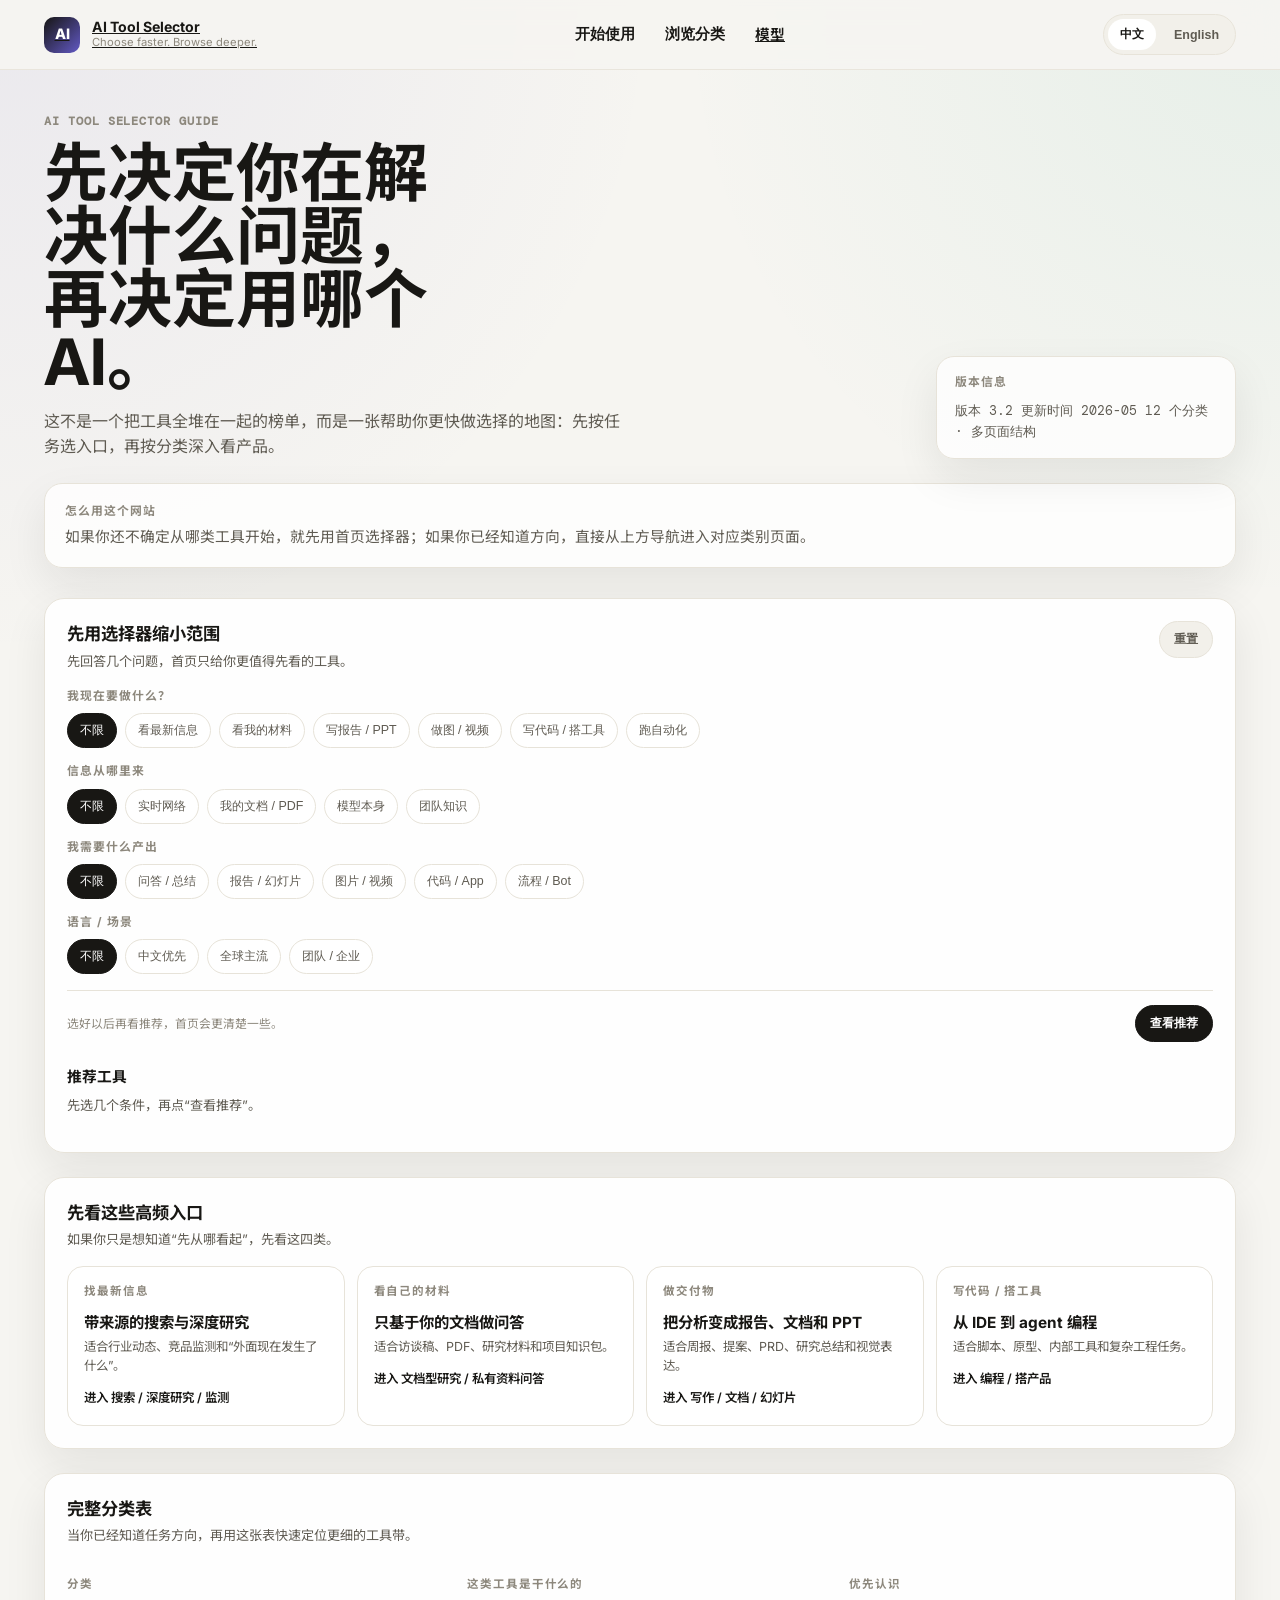
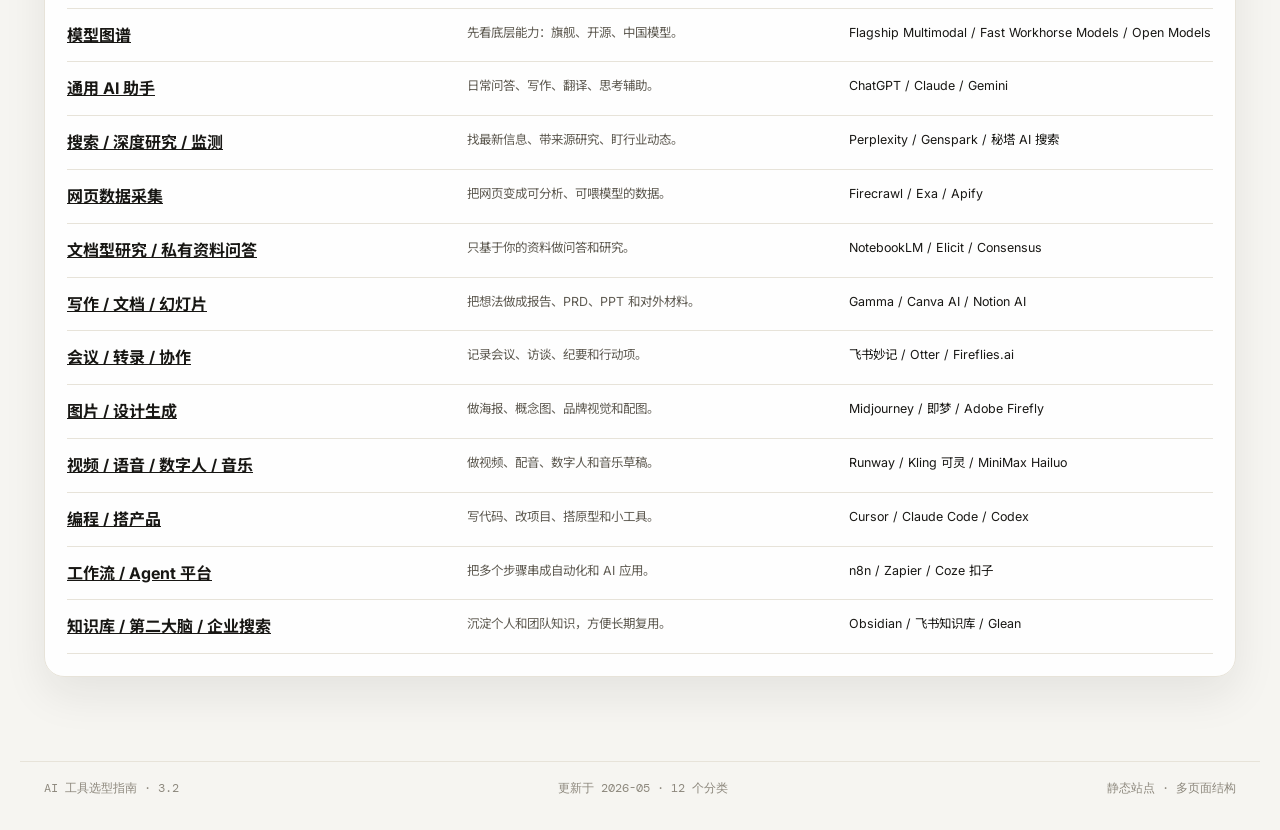
==== commit bcd4e754: "Add main and footer divs with scripts to index.html" ====
--- a/index.html
+++ b/index.html
@@ -5,3 +5,12 @@
   <meta name="viewport" content="width=device-width, initial-scale=1.0">
   <title>AI Tool Selector Guide</title>
   <link rel="stylesheet" href="ai_styles.css">
+</head>
+<body data-page="home">
+  <div id="topbar-root"></div>
+  <main class="shell" id="home-root"></main>
+  <div id="footer-root"></div>
+  <script src="ai_data.js"></script>
+  <script src="ai_app.js"></script>
+</body>
+</html>
--- a/ai_styles.css
+++ b/ai_styles.css
@@ -0,0 +1,712 @@
+@import url('https://fonts.googleapis.com/css2?family=Inter:wght@400;500;600;700;800&family=Noto+Sans+SC:wght@400;500;700;800&family=DM+Mono:wght@400;500&display=swap');
+
+* { box-sizing: border-box; margin: 0; padding: 0; }
+
+:root {
+  --bg: #f6f5f1;
+  --surface: rgba(255,255,255,0.92);
+  --surface-solid: #ffffff;
+  --surface-2: #f2f0ea;
+  --border: #e7e3d9;
+  --border-2: #d8d2c5;
+  --text: #181714;
+  --text-2: #5f5b52;
+  --text-3: #8d887d;
+  --shadow: 0 18px 44px rgba(24, 23, 20, 0.08);
+  --shadow-2: 0 26px 60px rgba(24, 23, 20, 0.12);
+  --radius: 18px;
+  --radius-sm: 12px;
+  --blue: #3578d4;
+  --teal: #1a9e75;
+  --purple: #6259c4;
+  --amber: #c98a18;
+  --coral: #c45a35;
+  --pink: #c24880;
+  --green: #4b7e18;
+  --slate: #7a786e;
+}
+
+html { scroll-behavior: smooth; }
+body {
+  background:
+    radial-gradient(circle at top left, rgba(98, 89, 196, 0.08), transparent 24%),
+    radial-gradient(circle at top right, rgba(26, 158, 117, 0.07), transparent 22%),
+    var(--bg);
+  color: var(--text);
+  font-family: 'Inter', 'Noto Sans SC', 'PingFang SC', sans-serif;
+  line-height: 1.55;
+}
+
+a { color: inherit; }
+
+.shell {
+  max-width: 1240px;
+  margin: 0 auto;
+  padding: 0 24px 48px;
+}
+
+.topbar-wrap {
+  position: sticky;
+  top: 0;
+  z-index: 100;
+  background: rgba(246, 245, 241, 0.92);
+  backdrop-filter: blur(14px);
+  border-bottom: 1px solid rgba(231, 227, 217, 0.85);
+}
+
+.topbar {
+  max-width: 1240px;
+  margin: 0 auto;
+  padding: 14px 24px;
+  display: flex;
+  align-items: center;
+  justify-content: space-between;
+  gap: 16px;
+}
+
+.brand {
+  display: flex;
+  align-items: center;
+  gap: 12px;
+  min-width: 0;
+}
+
+.brand-mark {
+  width: 36px;
+  height: 36px;
+  border-radius: 10px;
+  background: linear-gradient(135deg, #161513 0%, #6259c4 100%);
+  color: #fff;
+  display: flex;
+  align-items: center;
+  justify-content: center;
+  font-size: 0.9rem;
+  font-weight: 800;
+  flex-shrink: 0;
+}
+
+.brand-title {
+  font-size: 0.88rem;
+  font-weight: 700;
+  line-height: 1.2;
+}
+
+.brand-sub {
+  font-size: 0.7rem;
+  color: var(--text-3);
+  line-height: 1.2;
+}
+
+.mega-nav {
+  display: flex;
+  align-items: center;
+  gap: 6px;
+  flex: 1 1 auto;
+  justify-content: center;
+  min-width: 0;
+}
+
+.mega-item {
+  position: relative;
+}
+
+.mega-trigger {
+  appearance: none;
+  border: 0;
+  background: transparent;
+  color: var(--text);
+  font-size: 0.92rem;
+  font-weight: 600;
+  padding: 10px 12px;
+  border-radius: 999px;
+  cursor: pointer;
+  white-space: nowrap;
+}
+
+.mega-item.active .mega-trigger,
+.mega-trigger:hover {
+  background: var(--surface-solid);
+  box-shadow: 0 1px 0 rgba(0,0,0,0.04);
+}
+
+.mega-panel {
+  position: absolute;
+  left: 50%;
+  top: calc(100% + 12px);
+  transform: translateX(-50%);
+  width: min(1040px, calc(100vw - 32px));
+  display: none;
+  background: rgba(255,255,255,0.98);
+  border: 1px solid var(--border);
+  border-radius: 20px;
+  box-shadow: var(--shadow-2);
+  padding: 20px;
+}
+
+.mega-item.active .mega-panel { display: block; }
+
+.mega-grid {
+  display: grid;
+  grid-template-columns: repeat(2, minmax(0, 1fr));
+  gap: 24px;
+}
+
+.mega-col-title {
+  font-size: 0.74rem;
+  color: var(--text-3);
+  font-weight: 700;
+  text-transform: uppercase;
+  letter-spacing: 0.08em;
+  margin-bottom: 10px;
+}
+
+.mega-links {
+  display: grid;
+  gap: 8px;
+}
+
+.mega-link {
+  display: block;
+  text-decoration: none;
+  padding: 10px 12px;
+  border-radius: 12px;
+}
+
+.mega-link:hover { background: var(--surface-2); }
+
+.mega-link-title {
+  font-size: 0.92rem;
+  font-weight: 700;
+  margin-bottom: 2px;
+}
+
+.mega-link-sub {
+  color: var(--text-2);
+  font-size: 0.76rem;
+  line-height: 1.4;
+}
+
+.topbar-actions {
+  display: flex;
+  align-items: center;
+  gap: 12px;
+  flex-shrink: 0;
+}
+
+.lang-switch {
+  display: inline-flex;
+  gap: 6px;
+  padding: 4px;
+  border: 1px solid var(--border);
+  border-radius: 999px;
+  background: var(--surface-2);
+}
+
+.lang-btn {
+  appearance: none;
+  border: 0;
+  background: transparent;
+  color: var(--text-2);
+  padding: 7px 12px;
+  border-radius: 999px;
+  font-size: 0.78rem;
+  font-weight: 600;
+  cursor: pointer;
+}
+
+.lang-btn.active {
+  background: var(--surface-solid);
+  color: var(--text);
+}
+
+.hero {
+  padding: 42px 0 30px;
+}
+
+.eyebrow {
+  color: var(--text-3);
+  font-size: 0.74rem;
+  font-weight: 700;
+  letter-spacing: 0.08em;
+  text-transform: uppercase;
+  margin-bottom: 12px;
+  font-family: 'DM Mono', monospace;
+}
+
+.hero-grid {
+  display: grid;
+  grid-template-columns: minmax(0, 1fr) 300px;
+  gap: 28px;
+  align-items: end;
+}
+
+.hero h1 {
+  font-size: clamp(2.4rem, 5vw, 4rem);
+  line-height: 0.98;
+  letter-spacing: 0;
+  max-width: 10ch;
+  margin-bottom: 16px;
+}
+
+.hero-sub {
+  max-width: 58ch;
+  font-size: 1rem;
+  color: var(--text-2);
+}
+
+.hero-meta {
+  padding: 16px 18px;
+  border-radius: 18px;
+  background: rgba(255,255,255,0.78);
+  border: 1px solid var(--border);
+  box-shadow: var(--shadow);
+}
+
+.hero-meta-title {
+  font-size: 0.74rem;
+  color: var(--text-3);
+  text-transform: uppercase;
+  letter-spacing: 0.08em;
+  margin-bottom: 8px;
+  font-weight: 700;
+}
+
+.hero-meta-copy {
+  color: var(--text-2);
+  font-size: 0.82rem;
+  line-height: 1.6;
+  font-family: 'DM Mono', monospace;
+}
+
+.hero-note {
+  margin-top: 24px;
+  padding: 18px 20px;
+  border: 1px solid var(--border);
+  border-radius: 18px;
+  background: rgba(255,255,255,0.82);
+  box-shadow: var(--shadow);
+}
+
+.hero-note-title {
+  font-size: 0.74rem;
+  color: var(--text-3);
+  font-weight: 700;
+  text-transform: uppercase;
+  letter-spacing: 0.08em;
+  margin-bottom: 6px;
+}
+
+.hero-note p {
+  font-size: 0.92rem;
+  color: var(--text-2);
+}
+
+.selector-panel,
+.panel {
+  background: rgba(255,255,255,0.94);
+  border: 1px solid var(--border);
+  border-radius: 20px;
+  padding: 22px;
+  box-shadow: var(--shadow);
+}
+
+.section-space { margin-top: 24px; }
+
+.selector-heading,
+.section-heading {
+  display: flex;
+  align-items: flex-start;
+  justify-content: space-between;
+  gap: 14px;
+  margin-bottom: 16px;
+}
+
+.section-title {
+  font-size: 1.08rem;
+  font-weight: 700;
+  margin-bottom: 3px;
+}
+
+.section-sub {
+  font-size: 0.82rem;
+  color: var(--text-2);
+}
+
+.clear-btn,
+.ghost-btn,
+.primary-btn {
+  appearance: none;
+  border-radius: 999px;
+  padding: 9px 14px;
+  font-size: 0.76rem;
+  font-weight: 600;
+  cursor: pointer;
+}
+
+.clear-btn,
+.ghost-btn {
+  border: 1px solid var(--border);
+  background: var(--surface-2);
+  color: var(--text-2);
+}
+
+.primary-btn {
+  border: 1px solid var(--text);
+  background: var(--text);
+  color: #fff;
+}
+
+.filter-stack { display: grid; gap: 14px; }
+.filter-group { display: grid; gap: 8px; }
+.filter-label {
+  font-size: 0.74rem;
+  font-weight: 700;
+  color: var(--text-3);
+  letter-spacing: 0.08em;
+  text-transform: uppercase;
+}
+
+.filter-pills {
+  display: flex;
+  flex-wrap: wrap;
+  gap: 8px;
+}
+
+.filter-pill {
+  appearance: none;
+  border: 1px solid var(--border);
+  background: var(--surface-solid);
+  color: var(--text-2);
+  border-radius: 999px;
+  padding: 8px 12px;
+  font-size: 0.78rem;
+  cursor: pointer;
+}
+
+.filter-pill.active {
+  background: var(--text);
+  color: #fff;
+  border-color: var(--text);
+}
+
+.selector-actions {
+  margin-top: 16px;
+  padding-top: 14px;
+  border-top: 1px solid var(--border);
+  display: flex;
+  align-items: center;
+  justify-content: space-between;
+  gap: 12px;
+}
+
+.selector-hint {
+  color: var(--text-3);
+  font-size: 0.74rem;
+}
+
+.result-summary {
+  color: var(--text-2);
+  font-size: 0.82rem;
+  margin-bottom: 14px;
+}
+
+.result-grid,
+.card-grid {
+  display: grid;
+  gap: 12px;
+  grid-template-columns: repeat(auto-fit, minmax(260px, 1fr));
+}
+
+.result-card,
+.feature-card,
+.tool-card,
+.decision-card {
+  border: 1px solid var(--border);
+  border-radius: 16px;
+  background: rgba(255,255,255,0.95);
+}
+
+.result-card,
+.feature-card,
+.tool-card { padding: 16px; }
+
+.result-top,
+.tool-top {
+  display: flex;
+  align-items: center;
+  justify-content: space-between;
+  gap: 10px;
+  margin-bottom: 8px;
+}
+
+.result-id,
+.tool-id {
+  display: flex;
+  align-items: center;
+  gap: 10px;
+  min-width: 0;
+}
+
+.result-logo,
+.tool-logo {
+  width: 30px;
+  height: 30px;
+  border-radius: 8px;
+  border: 1px solid var(--border);
+  background: var(--surface-2);
+  flex-shrink: 0;
+}
+
+.result-name,
+.tool-name {
+  font-size: 0.9rem;
+  font-weight: 700;
+}
+
+.result-category {
+  color: var(--text-3);
+  font-size: 0.72rem;
+  white-space: nowrap;
+}
+
+.result-desc,
+.tool-desc,
+.feature-desc {
+  color: var(--text-2);
+  font-size: 0.78rem;
+  line-height: 1.5;
+}
+
+.result-why {
+  font-size: 0.76rem;
+  margin-top: 8px;
+}
+
+.feature-title {
+  font-size: 0.96rem;
+  font-weight: 700;
+  margin-bottom: 4px;
+}
+
+.feature-topline {
+  color: var(--text-3);
+  font-size: 0.72rem;
+  text-transform: uppercase;
+  letter-spacing: 0.08em;
+  margin-bottom: 10px;
+  font-weight: 700;
+}
+
+.feature-link {
+  display: inline-flex;
+  margin-top: 12px;
+  font-size: 0.78rem;
+  font-weight: 600;
+  text-decoration: none;
+}
+
+.overview-table {
+  width: 100%;
+  border-collapse: collapse;
+  table-layout: fixed;
+}
+
+.overview-table th,
+.overview-table td {
+  padding: 14px 0;
+  border-bottom: 1px solid var(--border);
+  text-align: left;
+  vertical-align: top;
+}
+
+.overview-table th {
+  color: var(--text-3);
+  font-size: 0.72rem;
+  font-weight: 700;
+  text-transform: uppercase;
+  letter-spacing: 0.08em;
+}
+
+.overview-table td + td,
+.overview-table th + th { padding-left: 18px; }
+
+.overview-row-name { font-weight: 700; }
+.overview-row-desc { color: var(--text-2); font-size: 0.78rem; }
+.overview-row-picks { font-size: 0.78rem; }
+
+.page-header {
+  padding: 34px 0 18px;
+}
+
+.page-back {
+  display: inline-flex;
+  align-items: center;
+  gap: 8px;
+  text-decoration: none;
+  color: var(--text-2);
+  font-size: 0.82rem;
+  margin-bottom: 16px;
+}
+
+.page-hero {
+  display: grid;
+  gap: 14px;
+  padding: 22px 0 20px;
+}
+
+.page-hero h1 {
+  font-size: clamp(2.1rem, 4vw, 3.2rem);
+  line-height: 1.02;
+  max-width: 14ch;
+}
+
+.page-hero-sub {
+  font-size: 1rem;
+  color: var(--text-2);
+  max-width: 60ch;
+}
+
+.chip-row,
+.when-chips {
+  display: flex;
+  flex-wrap: wrap;
+  gap: 8px;
+}
+
+.chip,
+.when-chip {
+  display: inline-flex;
+  border: 1px solid var(--border-2);
+  border-radius: 999px;
+  padding: 6px 10px;
+  font-size: 0.74rem;
+  color: var(--text-2);
+  background: rgba(255,255,255,0.75);
+}
+
+.tool-grid {
+  display: grid;
+  grid-template-columns: repeat(auto-fit, minmax(290px, 1fr));
+  gap: 12px;
+}
+
+.tool-desc { margin-bottom: 12px; }
+
+.tool-detail {
+  border-top: 1px solid var(--border);
+  padding-top: 12px;
+  display: grid;
+  gap: 8px;
+}
+
+.detail-row {
+  display: grid;
+  grid-template-columns: 52px 1fr;
+  gap: 8px;
+  font-size: 0.75rem;
+}
+
+.detail-label {
+  color: var(--text-3);
+  font-weight: 700;
+}
+
+.badges {
+  display: flex;
+  flex-wrap: wrap;
+  gap: 6px;
+}
+
+.badge {
+  border-radius: 999px;
+  padding: 3px 8px;
+  font-size: 0.66rem;
+  font-weight: 600;
+  border: 1px solid transparent;
+}
+
+.badge-top { background: #fef3da; color: #6b4408; border-color: #ebca83; }
+.badge-cn { background: #e8f1fb; color: #0d3d7a; border-color: #8ab7ef; }
+.badge-open { background: #e0f5ee; color: #085041; border-color: #8fd7c1; }
+.badge-enterprise { background: #eeedfe; color: #3a2e8e; border-color: #b3acef; }
+.badge-new { background: #faede8; color: #7a2e14; border-color: #e7af97; }
+.badge-local { background: #f0efe8; color: #3c3b36; border-color: #bfb9ad; }
+
+.decision-grid {
+  display: grid;
+  grid-template-columns: repeat(auto-fit, minmax(260px, 1fr));
+  gap: 12px;
+}
+
+.decision-card { padding: 16px; }
+
+.decision-q {
+  font-size: 0.82rem;
+  font-weight: 700;
+  margin-bottom: 5px;
+}
+
+.decision-a {
+  color: var(--text-2);
+  font-size: 0.78rem;
+}
+
+.footer {
+  max-width: 1240px;
+  margin: 36px auto 0;
+  padding: 18px 24px 32px;
+  border-top: 1px solid var(--border);
+  color: var(--text-3);
+  font-size: 0.72rem;
+  display: flex;
+  justify-content: space-between;
+  gap: 12px;
+  flex-wrap: wrap;
+  font-family: 'DM Mono', monospace;
+}
+
+@media (max-width: 960px) {
+  .topbar {
+    flex-wrap: wrap;
+    justify-content: space-between;
+  }
+
+  .mega-nav {
+    order: 3;
+    width: 100%;
+    justify-content: flex-start;
+    overflow-x: auto;
+    padding-bottom: 2px;
+  }
+
+  .mega-panel {
+    position: fixed;
+    top: 72px;
+    left: 16px;
+    right: 16px;
+    transform: none;
+    width: auto;
+    max-height: calc(100vh - 96px);
+    overflow: auto;
+  }
+
+  .hero-grid {
+    grid-template-columns: 1fr;
+  }
+}
+
+@media (max-width: 700px) {
+  .shell, .topbar, .footer { padding-left: 16px; padding-right: 16px; }
+  .brand-sub { display: none; }
+  .mega-grid { grid-template-columns: 1fr; }
+  .selector-actions, .section-heading { flex-direction: column; align-items: flex-start; }
+  .overview-table,
+  .overview-table thead,
+  .overview-table tbody,
+  .overview-table tr,
+  .overview-table th,
+  .overview-table td { display: block; width: 100%; }
+  .overview-table thead { display: none; }
+  .overview-table td + td { padding-left: 0; }
+  .overview-table tr { padding: 12px 0; border-bottom: 1px solid var(--border); }
+}
